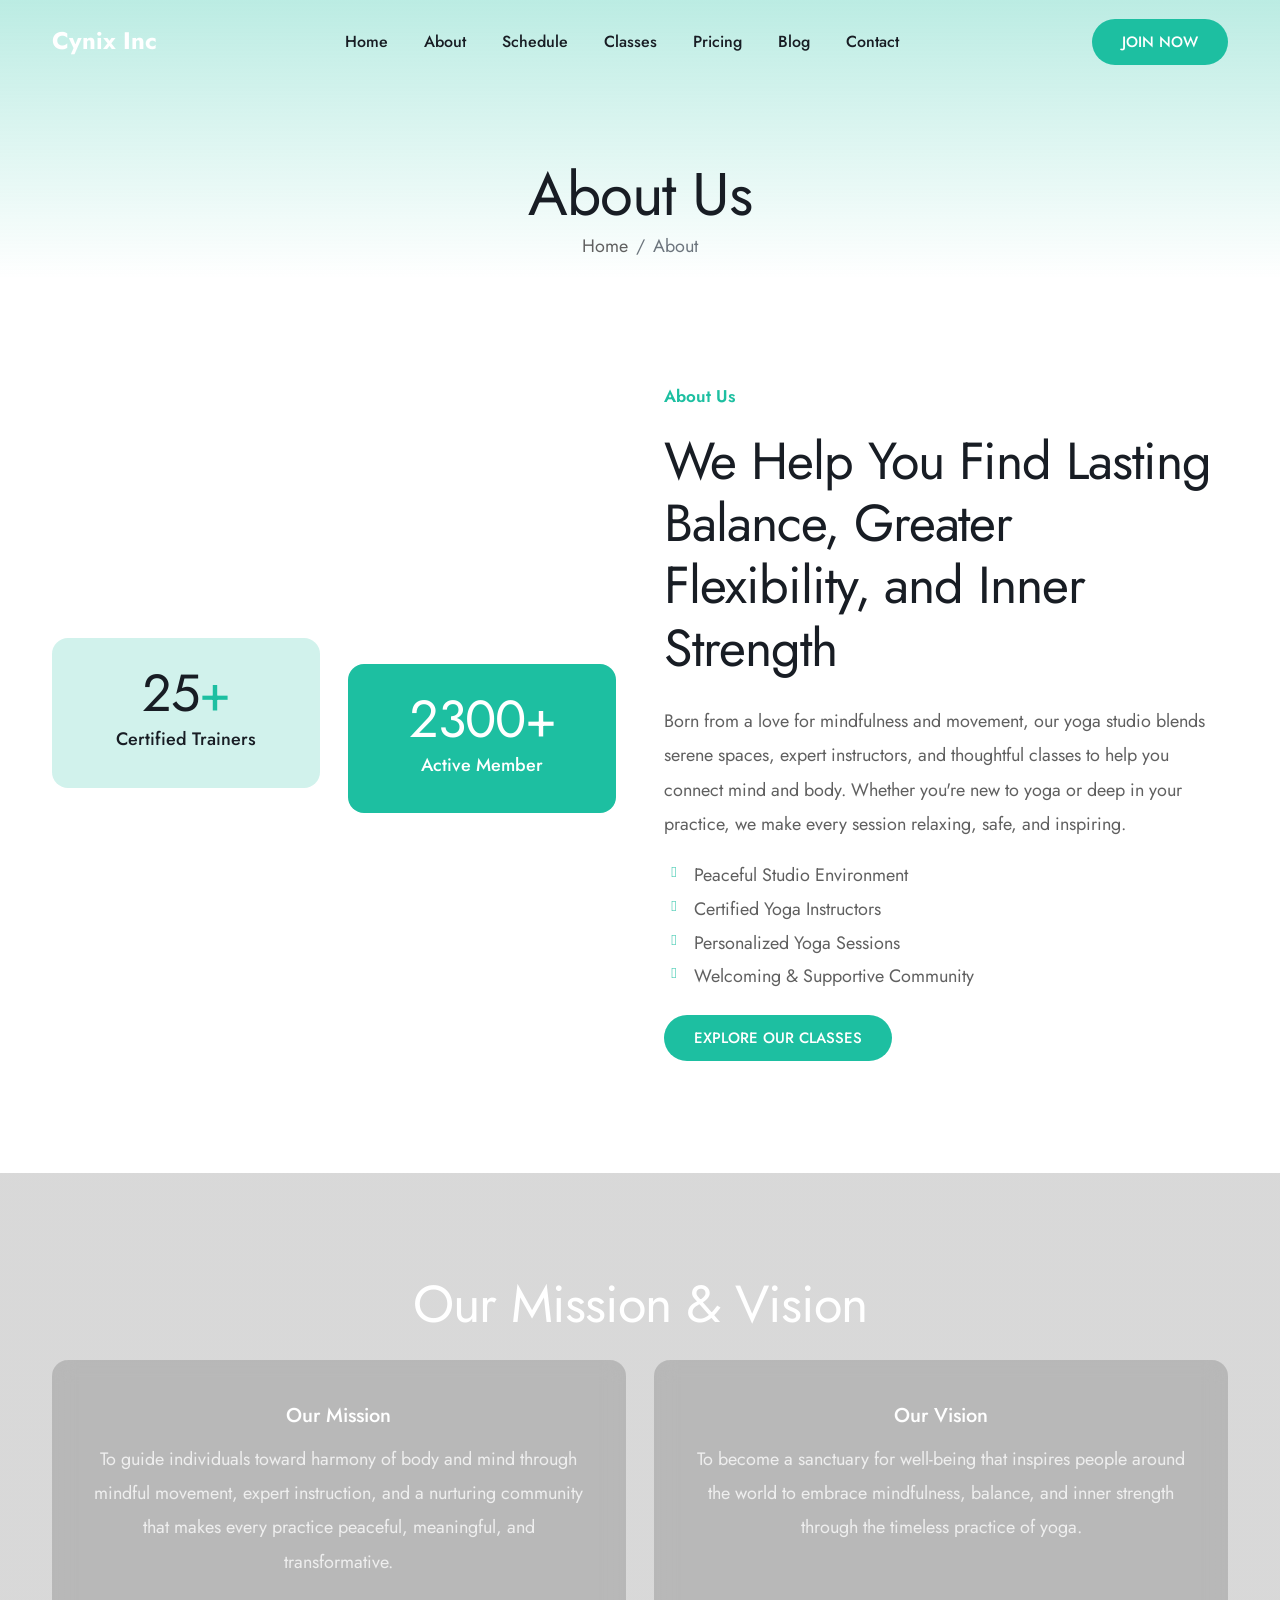
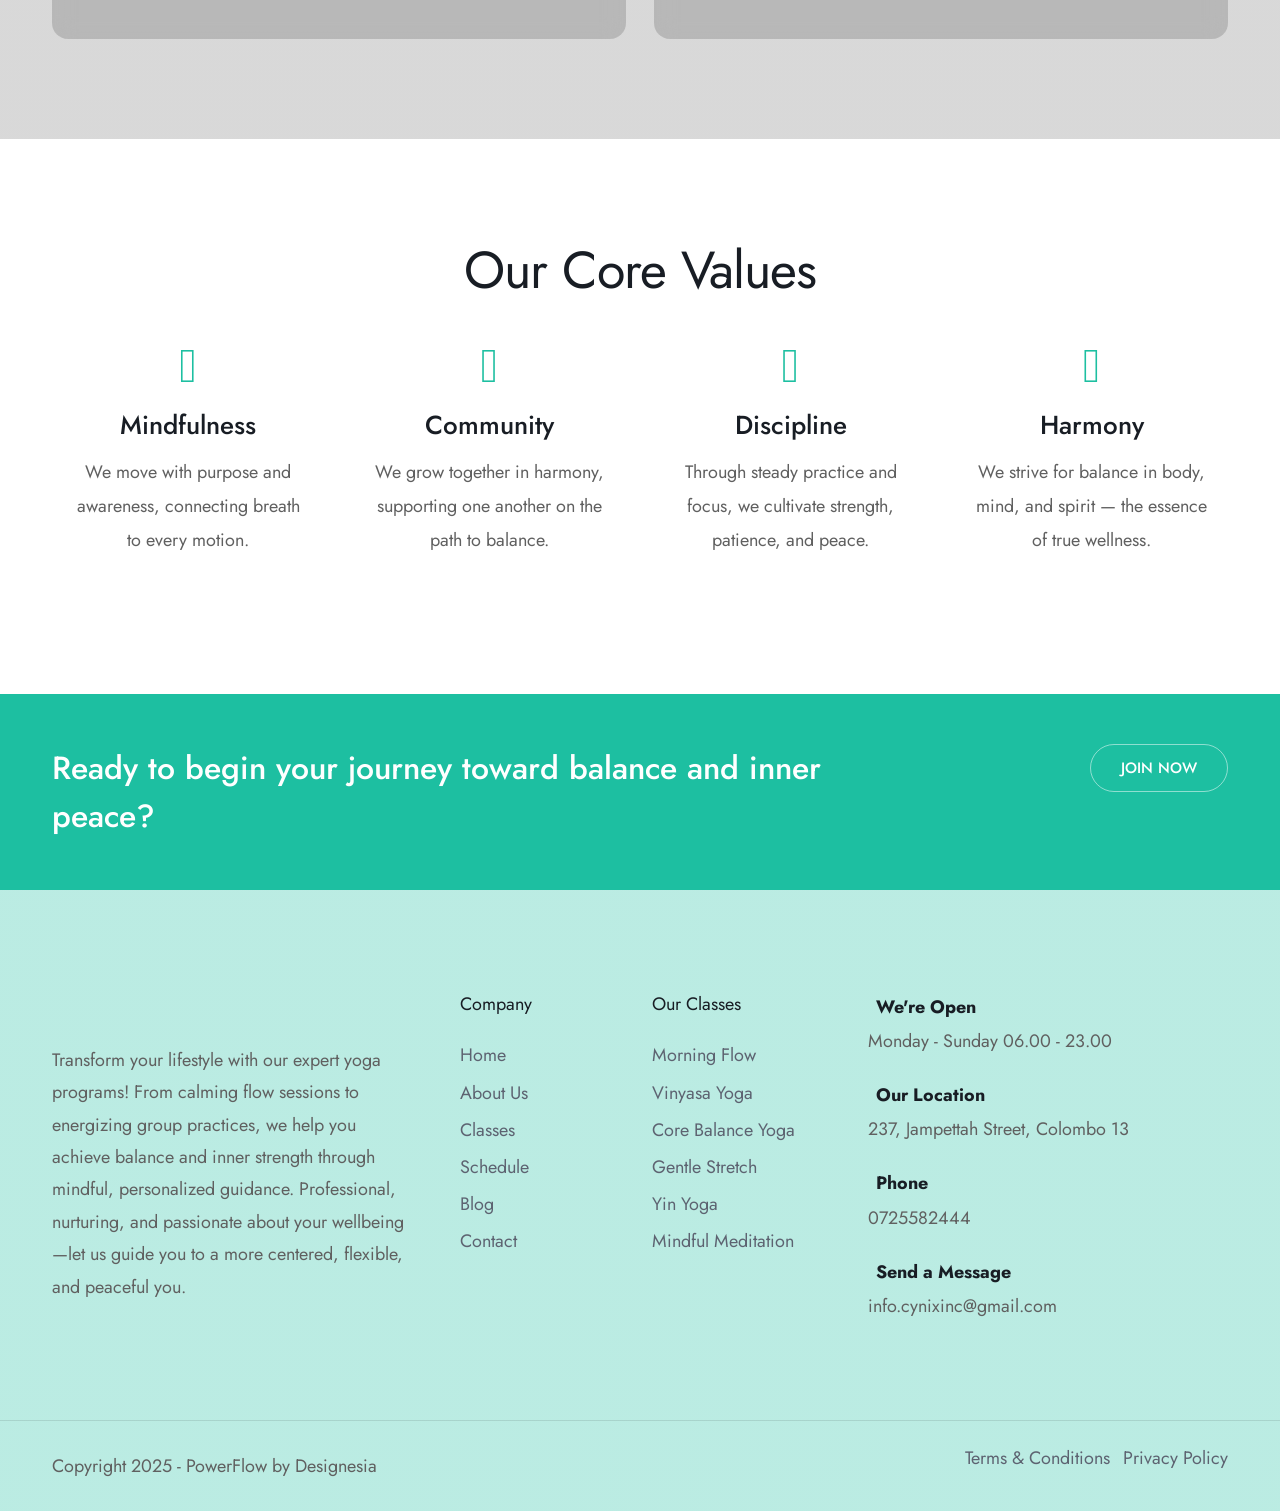
==== about.html @ 4b68b703 "Initial commit - Cynix Yoga Demo" ====
<!DOCTYPE html>
<html lang="en">

<head>
    <title>PowerFlow - Gym Fitness and Yoga HTML Template</title>
    <link rel="icon" href="images_02/icon.webp" type="image/gif" sizes="16x16">
    <meta content="text/html;charset=utf-8" http-equiv="Content-Type">
    <meta content="width=device-width, initial-scale=1.0" name="viewport" >
    <meta content="PowerFlow - Gym Fitness and Yoga HTML Template" name="description" >
    <meta content="" name="keywords" >
    <meta content="" name="author" >
    <!-- CSS Files
    ================================================== -->
    <link href="css/bootstrap.min.css" rel="stylesheet" type="text/css" id="bootstrap">
    <link href="css/plugins.css" rel="stylesheet" type="text/css" >
    <link href="css/style.css" rel="stylesheet" type="text/css" >
    <link href="css/coloring.css" rel="stylesheet" type="text/css" >
    <!-- color scheme -->
    <link id="colors" href="css/colors/scheme-02.css" rel="stylesheet" type="text/css" >
    <!-- custom css -->
    <link href="css/custom_02.css" rel="stylesheet" type="text/css" >
    <!-- Open Graph / SEO -->
    <meta property="og:title" content="Cynix Inc">
    <meta property="og:description" content="Your premier fitness destination in Sri Lanka">
    <meta property="og:image" content="images/background/4.webp">
    <meta property="og:type" content="website">
    <meta property="og:url" content="">
    <meta name="twitter:card" content="summary_large_image">
    <script defer src='https://cdn.splitbee.io/sb.js'></script>

</head>

<body>

    <!-- header begin -->
    <header class="header-light transparent">
        <div class="container">
            <div class="row">
                <div class="col-md-12">
                    <div class="de-flex">
                        <div class="de-flex-col">
                            <!-- logo begin -->
                            <div id="logo">
                                <span class="gym-name text-white fw-bold fs-24" data-gym-name>Cynix Inc</span>
                            </div>
                            <!-- logo close -->
                        </div>

                        <div class="de-flex-col">
                            <div class="de-flex-col header-col-mid">
                                <ul id="mainmenu">
                                    <li><a class="menu-item" href="index.html">Home</a></li>
                                    <li><a class="menu-item" href="about.html">About</a></li>
                                    <li><a class="menu-item" href="schedule.html">Schedule</a></li>
                                    <li><a class="menu-item" href="classes.html">Classes</a></li>
                                    <li><a class="menu-item" href="pricing.html">Pricing</a></li>
                                    <li><a class="menu-item" href="blog.html">Blog</a></li>
                                    <li><a class="menu-item" href="contact.html">Contact</a></li>
                                </ul>
                            </div>
                        </div>

                        <div class="de-flex-col">
                            <a class="btn-main fx-slide w-100" href="join.html"><span>Join Now</span></a>

                            <div class="menu_side_area">
                                <span id="menu-btn"></span>
                            </div>
                        </div>
                    </div>
                </div>
            </div>
        </div>
    </header>
    <!-- header end -->

    <!-- main content begin -->
    <main>

        <section class="pb-0 relative">
            <div class="container relative z-2">
                <div class="row g-4">
                    <div class="col-lg-12 text-center">
                        <div class="spacer-double"></div>
                        <h1 class="mb-0">About Us</h1>
                        <ol class="breadcrumb justify-content-center">
                            <li class="breadcrumb-item"><a href="index.html">Home</a></li>
                            <li class="breadcrumb-item active" aria-current="page">About</li>
                        </ol>
                    </div>
                </div>
            </div>
            <div class="gradient-edge-top color op-3 h-100"></div>
        </section>

        <section>
            <div class="container">
                <div class="row align-items-center g-4 gx-5">
                    
                    <div class="col-lg-6">
                        <div class="row g-4 g">
                            <div class="col-6">
                                <img src="images_02/misc/s2.webp" class="img-fluid rounded-1 mb-4 wow scaleIn" alt="">
                                <div class="col-12 text-center">
                                    <div class="bg-color-op-2 px-4 py-4 rounded-1 wow fadeInLeft">
                                        <div class="de_count">
                                            <h2 class="mb-0">25<span class="id-color">+</span></h2>
                                            <h5 class="fs-400">Certified Trainers</h5>
                                        </div>
                                    </div>
                                </div>
                            </div>
                            <div class="col-6">
                                <div class="spacer-double sm-hide"></div>
                                <div class="col-12 text-center">
                                    <div class="bg-color text-light px-4 py-4 rounded-1 wow fadeInRight">
                                        <div class="de_count">
                                            <h2 class="mb-0">2300<span>+</span></h2>
                                            <h5 class="fs-400">Active Member</h5>
                                        </div>
                                    </div>
                                </div>
                                <img src="images_02/misc/s1.webp" class="img-fluid rounded-1 mt-4 wow scaleIn" alt="">
                            </div>
                        </div>
                    </div>

                    <div class="col-lg-6">
                        <div class="subtitle id-color">About Us</div>
                        <h2>We Help You Find Lasting Balance, Greater Flexibility, and Inner Strength</h2>
                        <p>
                            Born from a love for mindfulness and movement, our yoga studio blends serene spaces, 
                            expert instructors, and thoughtful classes to help you connect mind and body. 
                            Whether you're new to yoga or deep in your practice, we make every session relaxing, safe, and inspiring.
                        </p>
                        <ul class="ul-check mb-4">
                            <li>Peaceful Studio Environment</li>
                            <li>Certified Yoga Instructors</li>
                            <li>Personalized Yoga Sessions</li>
                            <li>Welcoming & Supportive Community</li>
                        </ul>
                        <a href="classes.html" class="btn-main fx-slide"><span>Explore Our Classes</span></a>
                    </div>

                </div>
            </div>
        </section>

        <section class="relative text-light" data-bgimage="url(images_02/background/3.webp)">
            <div class="sw-overlay op-2"></div>
            <div class="container text-center relative z-2">
                <h2>Our Mission & Vision</h2>
                <div class="row g-4">
                    <div class="col-md-6">
                        <div class="p-40 bg-blur rounded-1 h-100">
                            <h4>Our Mission</h4>
                            <p>
                                To guide individuals toward harmony of body and mind through mindful movement, 
                                expert instruction, and a nurturing community that makes every practice peaceful, meaningful, and transformative.
                            </p>
                        </div>
                    </div>
                    <div class="col-md-6">
                        <div class="p-40 bg-blur rounded-1 h-100">
                            <h4>Our Vision</h4>
                            <p>
                                To become a sanctuary for well-being that inspires people around the world to embrace mindfulness, balance, 
                                and inner strength through the timeless practice of yoga.
                            </p>
                        </div>
                    </div>
                </div>
            </div>
        </section>


        <section>
            <div class="container text-center">
                <h2>Our Core Values</h2>
                <div class="row g-4">
                    <div class="col-md-3">
                        <div class="p-3">
                            <i class="fa fa-leaf fs-48 id-color mb-3"></i>
                            <h3>Mindfulness</h3>
                            <p>We move with purpose and awareness, connecting breath to every motion.</p>
                        </div>
                    </div>
                    <div class="col-md-3">
                        <div class="p-3">
                            <i class="fa fa-hand-holding-heart fs-48 id-color mb-3"></i>
                            <h3>Community</h3>
                            <p>We grow together in harmony, supporting one another on the path to balance.</p>
                        </div>
                    </div>
                    <div class="col-md-3">
                        <div class="p-3">
                            <i class="fa fa-yin-yang fs-48 id-color mb-3"></i>
                            <h3>Discipline</h3>
                            <p>Through steady practice and focus, we cultivate strength, patience, and peace.</p>
                        </div>
                    </div>
                    <div class="col-md-3">
                        <div class="p-3">
                            <i class="fa fa-sun fs-48 id-color mb-3"></i>
                            <h3>Harmony</h3>
                            <p>We strive for balance in body, mind, and spirit — the essence of true wellness.</p>
                        </div>
                    </div>
                </div>
            </div>
        </section>


        <section class="bg-color text-light pt-50 pb-50">
            <div class="container">
                <div class="row g-4">
                    <div class="col-md-9">
                        <h3 class="mb-0 fs-32">Ready to begin your journey toward balance and inner peace?</h3>
                    </div>
                    <div class="col-lg-3 text-lg-end">
                        <a class="btn-main fx-slide btn-line" href="join.html"><span>Join Now</span></a>
                    </div>
                </div>
            </div>
        </section>

    </main>
    <!-- main content end -->

    <footer class="footer-light">
        <div class="container">
            <div class="row gx-5">
                <div class="col-lg-4 col-sm-6">
                    <img src="images_02/logo-dark.webp" class="w-250px" alt="" >
                    <div class="spacer-20"></div>
                    <p>Transform your lifestyle with our expert yoga programs! From calming flow sessions to energizing group practices, we help you achieve balance and inner strength through mindful, personalized guidance. Professional, nurturing, and passionate about your wellbeing—let us guide you to a more centered, flexible, and peaceful you.</p>

                    <div class="social-icons mb-sm-30">
                        <a href="#"><i class="fa-brands fa-facebook-f"></i></a>
                        <a href="#"><i class="fa-brands fa-x-twitter"></i></a>
                        <a href="#"><i class="fa-brands fa-instagram"></i></a>
                        <a href="#"><i class="fa-brands fa-youtube"></i></a>
                        <a href="#"><i class="fa-brands fa-whatsapp"></i></a>
                    </div>
                </div>
                <div class="col-lg-4 col-sm-12 order-lg-1 order-sm-2">
                    <div class="row">
                        <div class="col-lg-6 col-sm-6">
                            <div class="widget">
                                <h5>Company</h5>
                                <ul>                                        
                                    <li><a href="index.html">Home</a></li>
                                    <li><a href="about.html">About Us</a></li>
                                    <li><a href="classes.html">Classes</a></li>                                    
                                    <li><a href="schedule.html">Schedule</a></li>
                                    <li><a href="blog.html">Blog</a></li>
                                    <li><a href="contact.html">Contact</a></li>
                                </ul>
                            </div>
                        </div>
                        <div class="col-lg-6 col-sm-6">
                            <div class="widget">
                                <h5>Our Classes</h5>
                                <ul>
                                    <li><a href="class-single.html">Morning Flow</a></li>
                                    <li><a href="class-single.html">Vinyasa Yoga</a></li>
                                    <li><a href="class-single.html">Core Balance Yoga</a></li>
                                    <li><a href="class-single.html">Gentle Stretch</a></li>
                                    <li><a href="class-single.html">Yin Yoga</a></li>
                                    <li><a href="class-single.html">Mindful Meditation</a></li>
                                </ul>
                            </div>
                        </div>
                    </div>
                </div>
                <div class="col-lg-4 col-sm-6 order-lg-2 order-sm-1">
                    <div class="widget">
                        <div class="fw-bold text-dark"><i class="icofont-clock-time me-2 id-color"></i>We're Open</div>
                        Monday - Sunday 06.00 - 23.00

                        <div class="spacer-20"></div>

                        <div class="fw-bold text-dark"><i class="icofont-location-pin me-2 id-color"></i>Our Location</div>
                        <span class="gym-address" data-gym-address>237, Jampettah Street, Colombo 13</span>

                        <div class="spacer-20"></div>

                        <div class="fw-bold text-dark"><i class="icofont-phone me-2 id-color"></i>Phone</div>
                        <span class="gym-phone" data-gym-phone>0725582444</span>

                        <div class="spacer-20"></div>

                        <div class="fw-bold text-dark"><i class="icofont-envelope me-2 id-color"></i>Send a Message</div>
                        info.cynixinc@gmail.com                            
                    </div>
                </div>
            </div>
        </div>
        <div class="subfooter">
            <div class="container">
                <div class="row">
                    <div class="col-md-12">
                        <div class="de-flex">
                            <div class="de-flex-col">
                                Copyright 2025 - PowerFlow by Designesia
                            </div>
                            <ul class="list-inline">
                                <li class="list-inline-item"><a href="#">Terms &amp; Conditions</a></li>
                                <li class="list-inline-item"><a href="#">Privacy Policy</a></li>
                            </ul>
                        </div>
                    </div>
                </div>
            </div>
        </div>
    </footer>

    <div class="float-text show-on-scroll">
        <span><a href="#">Scroll to top</a></span>
    </div>
    <div class="scrollbar-v show-on-scroll"></div>

    <!-- page preloader begin -->
    <div id="de-loader"></div>
    <!-- page preloader close -->

    <!-- Javascript Files
    ================================================== -->
    <script src="js/vendors.js"></script>
    <script src="js/designesia.js"></script>
    <script src="js/url-params.js"></script>
    <script src="js/seo.js"></script>

</body>

</html>
---- css/plugins.css ----
@charset "UTF-8";
/*!
 * animate.css -http://daneden.me/animate
 * Version - 3.5.1
 * Licensed under the MIT license - http://opensource.org/licenses/MIT
 *
 * Copyright (c) 2016 Daniel Eden
 */
 .animated{-webkit-animation-duration:.8s;animation-duration:.8s;-webkit-animation-fill-mode:both;animation-fill-mode:both}.animated.infinite{-webkit-animation-iteration-count:infinite;animation-iteration-count:infinite}.animated.hinge{-webkit-animation-duration:2s;animation-duration:2s}.animated.flipOutX,.animated.flipOutY,.animated.bounceIn,.animated.bounceOut{-webkit-animation-duration:.75s;animation-duration:.75s}@-webkit-keyframes bounce{from,20%,53%,80%,to{-webkit-animation-timing-function:cubic-bezier(.215,.61,.355,1);animation-timing-function:cubic-bezier(.215,.61,.355,1);-webkit-transform:translate3d(0,0,0);transform:translate3d(0,0,0)}40%,43%{-webkit-animation-timing-function:cubic-bezier(.755,.05,.855,.06);animation-timing-function:cubic-bezier(.755,.05,.855,.06);-webkit-transform:translate3d(0,-30px,0);transform:translate3d(0,-30px,0)}70%{-webkit-animation-timing-function:cubic-bezier(.755,.05,.855,.06);animation-timing-function:cubic-bezier(.755,.05,.855,.06);-webkit-transform:translate3d(0,-15px,0);transform:translate3d(0,-15px,0)}90%{-webkit-transform:translate3d(0,-4px,0);transform:translate3d(0,-4px,0)}}@keyframes bounce{from,20%,53%,80%,to{-webkit-animation-timing-function:cubic-bezier(.215,.61,.355,1);animation-timing-function:cubic-bezier(.215,.61,.355,1);-webkit-transform:translate3d(0,0,0);transform:translate3d(0,0,0)}40%,43%{-webkit-animation-timing-function:cubic-bezier(.755,.05,.855,.06);animation-timing-function:cubic-bezier(.755,.05,.855,.06);-webkit-transform:translate3d(0,-30px,0);transform:translate3d(0,-30px,0)}70%{-webkit-animation-timing-function:cubic-bezier(.755,.05,.855,.06);animation-timing-function:cubic-bezier(.755,.05,.855,.06);-webkit-transform:translate3d(0,-15px,0);transform:translate3d(0,-15px,0)}90%{-webkit-transform:translate3d(0,-4px,0);transform:translate3d(0,-4px,0)}}.bounce{-webkit-animation-name:bounce;animation-name:bounce;-webkit-transform-origin:center bottom;transform-origin:center bottom}@-webkit-keyframes flash{from,50%,to{opacity:1}25%,75%{opacity:0}}@keyframes flash{from,50%,to{opacity:1}25%,75%{opacity:0}}.flash{-webkit-animation-name:flash;animation-name:flash}@-webkit-keyframes pulse{from{-webkit-transform:scale3d(1,1,1);transform:scale3d(1,1,1)}50%{-webkit-transform:scale3d(1.05,1.05,1.05);transform:scale3d(1.05,1.05,1.05)}to{-webkit-transform:scale3d(1,1,1);transform:scale3d(1,1,1)}}@keyframes pulse{from{-webkit-transform:scale3d(1,1,1);transform:scale3d(1,1,1)}50%{-webkit-transform:scale3d(1.05,1.05,1.05);transform:scale3d(1.05,1.05,1.05)}to{-webkit-transform:scale3d(1,1,1);transform:scale3d(1,1,1)}}.pulse{-webkit-animation-name:pulse;animation-name:pulse}@-webkit-keyframes rubberBand{from{-webkit-transform:scale3d(1,1,1);transform:scale3d(1,1,1)}30%{-webkit-transform:scale3d(1.25,.75,1);transform:scale3d(1.25,.75,1)}40%{-webkit-transform:scale3d(.75,1.25,1);transform:scale3d(.75,1.25,1)}50%{-webkit-transform:scale3d(1.15,.85,1);transform:scale3d(1.15,.85,1)}65%{-webkit-transform:scale3d(.95,1.05,1);transform:scale3d(.95,1.05,1)}75%{-webkit-transform:scale3d(1.05,.95,1);transform:scale3d(1.05,.95,1)}to{-webkit-transform:scale3d(1,1,1);transform:scale3d(1,1,1)}}@keyframes rubberBand{from{-webkit-transform:scale3d(1,1,1);transform:scale3d(1,1,1)}30%{-webkit-transform:scale3d(1.25,.75,1);transform:scale3d(1.25,.75,1)}40%{-webkit-transform:scale3d(.75,1.25,1);transform:scale3d(.75,1.25,1)}50%{-webkit-transform:scale3d(1.15,.85,1);transform:scale3d(1.15,.85,1)}65%{-webkit-transform:scale3d(.95,1.05,1);transform:scale3d(.95,1.05,1)}75%{-webkit-transform:scale3d(1.05,.95,1);transform:scale3d(1.05,.95,1)}to{-webkit-transform:scale3d(1,1,1);transform:scale3d(1,1,1)}}.rubberBand{-webkit-animation-name:rubberBand;animation-name:rubberBand}@-webkit-keyframes shake{from,to{-webkit-transform:translate3d(0,0,0);transform:translate3d(0,0,0)}10%,30%,50%,70%,90%{-webkit-transform:translate3d(-10px,0,0);transform:translate3d(-10px,0,0)}20%,40%,60%,80%{-webkit-transform:translate3d(10px,0,0);transform:translate3d(10px,0,0)}}@keyframes shake{from,to{-webkit-transform:translate3d(0,0,0);transform:translate3d(0,0,0)}10%,30%,50%,70%,90%{-webkit-transform:translate3d(-10px,0,0);transform:translate3d(-10px,0,0)}20%,40%,60%,80%{-webkit-transform:translate3d(10px,0,0);transform:translate3d(10px,0,0)}}.shake{-webkit-animation-name:shake;animation-name:shake}@-webkit-keyframes headShake{0%{-webkit-transform:translateX(0);transform:translateX(0)}6.5%{-webkit-transform:translateX(-6px) rotateY(-9deg);transform:translateX(-6px) rotateY(-9deg)}18.5%{-webkit-transform:translateX(5px) rotateY(7deg);transform:translateX(5px) rotateY(7deg)}31.5%{-webkit-transform:translateX(-3px) rotateY(-5deg);transform:translateX(-3px) rotateY(-5deg)}43.5%{-webkit-transform:translateX(2px) rotateY(3deg);transform:translateX(2px) rotateY(3deg)}50%{-webkit-transform:translateX(0);transform:translateX(0)}}@keyframes headShake{0%{-webkit-transform:translateX(0);transform:translateX(0)}6.5%{-webkit-transform:translateX(-6px) rotateY(-9deg);transform:translateX(-6px) rotateY(-9deg)}18.5%{-webkit-transform:translateX(5px) rotateY(7deg);transform:translateX(5px) rotateY(7deg)}31.5%{-webkit-transform:translateX(-3px) rotateY(-5deg);transform:translateX(-3px) rotateY(-5deg)}43.5%{-webkit-transform:translateX(2px) rotateY(3deg);transform:translateX(2px) rotateY(3deg)}50%{-webkit-transform:translateX(0);transform:translateX(0)}}.headShake{-webkit-animation-timing-function:ease-in-out;animation-timing-function:ease-in-out;-webkit-animation-name:headShake;animation-name:headShake}@-webkit-keyframes swing{20%{-webkit-transform:rotate3d(0,0,1,15deg);transform:rotate3d(0,0,1,15deg)}40%{-webkit-transform:rotate3d(0,0,1,-10deg);transform:rotate3d(0,0,1,-10deg)}60%{-webkit-transform:rotate3d(0,0,1,5deg);transform:rotate3d(0,0,1,5deg)}80%{-webkit-transform:rotate3d(0,0,1,-5deg);transform:rotate3d(0,0,1,-5deg)}to{-webkit-transform:rotate3d(0,0,1,0deg);transform:rotate3d(0,0,1,0deg)}}@keyframes swing{20%{-webkit-transform:rotate3d(0,0,1,15deg);transform:rotate3d(0,0,1,15deg)}40%{-webkit-transform:rotate3d(0,0,1,-10deg);transform:rotate3d(0,0,1,-10deg)}60%{-webkit-transform:rotate3d(0,0,1,5deg);transform:rotate3d(0,0,1,5deg)}80%{-webkit-transform:rotate3d(0,0,1,-5deg);transform:rotate3d(0,0,1,-5deg)}to{-webkit-transform:rotate3d(0,0,1,0deg);transform:rotate3d(0,0,1,0deg)}}.swing{-webkit-transform-origin:top center;transform-origin:top center;-webkit-animation-name:swing;animation-name:swing}@-webkit-keyframes tada{from{-webkit-transform:scale3d(1,1,1);transform:scale3d(1,1,1)}10%,20%{-webkit-transform:scale3d(.9,.9,.9) rotate3d(0,0,1,-3deg);transform:scale3d(.9,.9,.9) rotate3d(0,0,1,-3deg)}30%,50%,70%,90%{-webkit-transform:scale3d(1.1,1.1,1.1) rotate3d(0,0,1,3deg);transform:scale3d(1.1,1.1,1.1) rotate3d(0,0,1,3deg)}40%,60%,80%{-webkit-transform:scale3d(1.1,1.1,1.1) rotate3d(0,0,1,-3deg);transform:scale3d(1.1,1.1,1.1) rotate3d(0,0,1,-3deg)}to{-webkit-transform:scale3d(1,1,1);transform:scale3d(1,1,1)}}@keyframes tada{from{-webkit-transform:scale3d(1,1,1);transform:scale3d(1,1,1)}10%,20%{-webkit-transform:scale3d(.9,.9,.9) rotate3d(0,0,1,-3deg);transform:scale3d(.9,.9,.9) rotate3d(0,0,1,-3deg)}30%,50%,70%,90%{-webkit-transform:scale3d(1.1,1.1,1.1) rotate3d(0,0,1,3deg);transform:scale3d(1.1,1.1,1.1) rotate3d(0,0,1,3deg)}40%,60%,80%{-webkit-transform:scale3d(1.1,1.1,1.1) rotate3d(0,0,1,-3deg);transform:scale3d(1.1,1.1,1.1) rotate3d(0,0,1,-3deg)}to{-webkit-transform:scale3d(1,1,1);transform:scale3d(1,1,1)}}.tada{-webkit-animation-name:tada;animation-name:tada}@-webkit-keyframes wobble{from{-webkit-transform:none;transform:none}15%{-webkit-transform:translate3d(-25%,0,0) rotate3d(0,0,1,-5deg);transform:translate3d(-25%,0,0) rotate3d(0,0,1,-5deg)}30%{-webkit-transform:translate3d(20%,0,0) rotate3d(0,0,1,3deg);transform:translate3d(20%,0,0) rotate3d(0,0,1,3deg)}45%{-webkit-transform:translate3d(-15%,0,0) rotate3d(0,0,1,-3deg);transform:translate3d(-15%,0,0) rotate3d(0,0,1,-3deg)}60%{-webkit-transform:translate3d(10%,0,0) rotate3d(0,0,1,2deg);transform:translate3d(10%,0,0) rotate3d(0,0,1,2deg)}75%{-webkit-transform:translate3d(-5%,0,0) rotate3d(0,0,1,-1deg);transform:translate3d(-5%,0,0) rotate3d(0,0,1,-1deg)}to{-webkit-transform:none;transform:none}}@keyframes wobble{from{-webkit-transform:none;transform:none}15%{-webkit-transform:translate3d(-25%,0,0) rotate3d(0,0,1,-5deg);transform:translate3d(-25%,0,0) rotate3d(0,0,1,-5deg)}30%{-webkit-transform:translate3d(20%,0,0) rotate3d(0,0,1,3deg);transform:translate3d(20%,0,0) rotate3d(0,0,1,3deg)}45%{-webkit-transform:translate3d(-15%,0,0) rotate3d(0,0,1,-3deg);transform:translate3d(-15%,0,0) rotate3d(0,0,1,-3deg)}60%{-webkit-transform:translate3d(10%,0,0) rotate3d(0,0,1,2deg);transform:translate3d(10%,0,0) rotate3d(0,0,1,2deg)}75%{-webkit-transform:translate3d(-5%,0,0) rotate3d(0,0,1,-1deg);transform:translate3d(-5%,0,0) rotate3d(0,0,1,-1deg)}to{-webkit-transform:none;transform:none}}.wobble{-webkit-animation-name:wobble;animation-name:wobble}@-webkit-keyframes jello{from,11.1%,to{-webkit-transform:none;transform:none}22.2%{-webkit-transform:skewX(-12.5deg) skewY(-12.5deg);transform:skewX(-12.5deg) skewY(-12.5deg)}33.3%{-webkit-transform:skewX(6.25deg) skewY(6.25deg);transform:skewX(6.25deg) skewY(6.25deg)}44.4%{-webkit-transform:skewX(-3.125deg) skewY(-3.125deg);transform:skewX(-3.125deg) skewY(-3.125deg)}55.5%{-webkit-transform:skewX(1.5625deg) skewY(1.5625deg);transform:skewX(1.5625deg) skewY(1.5625deg)}66.6%{-webkit-transform:skewX(-0.78125deg) skewY(-0.78125deg);transform:skewX(-0.78125deg) skewY(-0.78125deg)}77.7%{-webkit-transform:skewX(0.390625deg) skewY(0.390625deg);transform:skewX(0.390625deg) skewY(0.390625deg)}88.8%{-webkit-transform:skewX(-0.1953125deg) skewY(-0.1953125deg);transform:skewX(-0.1953125deg) skewY(-0.1953125deg)}}@keyframes jello{from,11.1%,to{-webkit-transform:none;transform:none}22.2%{-webkit-transform:skewX(-12.5deg) skewY(-12.5deg);transform:skewX(-12.5deg) skewY(-12.5deg)}33.3%{-webkit-transform:skewX(6.25deg) skewY(6.25deg);transform:skewX(6.25deg) skewY(6.25deg)}44.4%{-webkit-transform:skewX(-3.125deg) skewY(-3.125deg);transform:skewX(-3.125deg) skewY(-3.125deg)}55.5%{-webkit-transform:skewX(1.5625deg) skewY(1.5625deg);transform:skewX(1.5625deg) skewY(1.5625deg)}66.6%{-webkit-transform:skewX(-0.78125deg) skewY(-0.78125deg);transform:skewX(-0.78125deg) skewY(-0.78125deg)}77.7%{-webkit-transform:skewX(0.390625deg) skewY(0.390625deg);transform:skewX(0.390625deg) skewY(0.390625deg)}88.8%{-webkit-transform:skewX(-0.1953125deg) skewY(-0.1953125deg);transform:skewX(-0.1953125deg) skewY(-0.1953125deg)}}.jello{-webkit-animation-name:jello;animation-name:jello;-webkit-transform-origin:center;transform-origin:center}@-webkit-keyframes bounceIn{from,20%,40%,60%,80%,to{-webkit-animation-timing-function:cubic-bezier(.215,.61,.355,1);animation-timing-function:cubic-bezier(.215,.61,.355,1)}0%{opacity:0;-webkit-transform:scale3d(.3,.3,.3);transform:scale3d(.3,.3,.3)}20%{-webkit-transform:scale3d(1.1,1.1,1.1);transform:scale3d(1.1,1.1,1.1)}40%{-webkit-transform:scale3d(.9,.9,.9);transform:scale3d(.9,.9,.9)}60%{opacity:1;-webkit-transform:scale3d(1.03,1.03,1.03);transform:scale3d(1.03,1.03,1.03)}80%{-webkit-transform:scale3d(.97,.97,.97);transform:scale3d(.97,.97,.97)}to{opacity:1;-webkit-transform:scale3d(1,1,1);transform:scale3d(1,1,1)}}@keyframes bounceIn{from,20%,40%,60%,80%,to{-webkit-animation-timing-function:cubic-bezier(.215,.61,.355,1);animation-timing-function:cubic-bezier(.215,.61,.355,1)}0%{opacity:0;-webkit-transform:scale3d(.3,.3,.3);transform:scale3d(.3,.3,.3)}20%{-webkit-transform:scale3d(1.1,1.1,1.1);transform:scale3d(1.1,1.1,1.1)}40%{-webkit-transform:scale3d(.9,.9,.9);transform:scale3d(.9,.9,.9)}60%{opacity:1;-webkit-transform:scale3d(1.03,1.03,1.03);transform:scale3d(1.03,1.03,1.03)}80%{-webkit-transform:scale3d(.97,.97,.97);transform:scale3d(.97,.97,.97)}to{opacity:1;-webkit-transform:scale3d(1,1,1);transform:scale3d(1,1,1)}}.bounceIn{-webkit-animation-name:bounceIn;animation-name:bounceIn}@-webkit-keyframes bounceInDown{from,60%,75%,90%,to{-webkit-animation-timing-function:cubic-bezier(.215,.61,.355,1);animation-timing-function:cubic-bezier(.215,.61,.355,1)}0%{opacity:0;-webkit-transform:translate3d(0,-3000px,0);transform:translate3d(0,-3000px,0)}60%{opacity:1;-webkit-transform:translate3d(0,25px,0);transform:translate3d(0,25px,0)}75%{-webkit-transform:translate3d(0,-10px,0);transform:translate3d(0,-10px,0)}90%{-webkit-transform:translate3d(0,5px,0);transform:translate3d(0,5px,0)}to{-webkit-transform:none;transform:none}}@keyframes bounceInDown{from,60%,75%,90%,to{-webkit-animation-timing-function:cubic-bezier(.215,.61,.355,1);animation-timing-function:cubic-bezier(.215,.61,.355,1)}0%{opacity:0;-webkit-transform:translate3d(0,-3000px,0);transform:translate3d(0,-3000px,0)}60%{opacity:1;-webkit-transform:translate3d(0,25px,0);transform:translate3d(0,25px,0)}75%{-webkit-transform:translate3d(0,-10px,0);transform:translate3d(0,-10px,0)}90%{-webkit-transform:translate3d(0,5px,0);transform:translate3d(0,5px,0)}to{-webkit-transform:none;transform:none}}.bounceInDown{-webkit-animation-name:bounceInDown;animation-name:bounceInDown}@-webkit-keyframes bounceInLeft{from,60%,75%,90%,to{-webkit-animation-timing-function:cubic-bezier(.215,.61,.355,1);animation-timing-function:cubic-bezier(.215,.61,.355,1)}0%{opacity:0;-webkit-transform:translate3d(-3000px,0,0);transform:translate3d(-3000px,0,0)}60%{opacity:1;-webkit-transform:translate3d(25px,0,0);transform:translate3d(25px,0,0)}75%{-webkit-transform:translate3d(-10px,0,0);transform:translate3d(-10px,0,0)}90%{-webkit-transform:translate3d(5px,0,0);transform:translate3d(5px,0,0)}to{-webkit-transform:none;transform:none}}@keyframes bounceInLeft{from,60%,75%,90%,to{-webkit-animation-timing-function:cubic-bezier(.215,.61,.355,1);animation-timing-function:cubic-bezier(.215,.61,.355,1)}0%{opacity:0;-webkit-transform:translate3d(-3000px,0,0);transform:translate3d(-3000px,0,0)}60%{opacity:1;-webkit-transform:translate3d(25px,0,0);transform:translate3d(25px,0,0)}75%{-webkit-transform:translate3d(-10px,0,0);transform:translate3d(-10px,0,0)}90%{-webkit-transform:translate3d(5px,0,0);transform:translate3d(5px,0,0)}to{-webkit-transform:none;transform:none}}.bounceInLeft{-webkit-animation-name:bounceInLeft;animation-name:bounceInLeft}@-webkit-keyframes bounceInRight{from,60%,75%,90%,to{-webkit-animation-timing-function:cubic-bezier(.215,.61,.355,1);animation-timing-function:cubic-bezier(.215,.61,.355,1)}from{opacity:0;-webkit-transform:translate3d(3000px,0,0);transform:translate3d(3000px,0,0)}60%{opacity:1;-webkit-transform:translate3d(-25px,0,0);transform:translate3d(-25px,0,0)}75%{-webkit-transform:translate3d(10px,0,0);transform:translate3d(10px,0,0)}90%{-webkit-transform:translate3d(-5px,0,0);transform:translate3d(-5px,0,0)}to{-webkit-transform:none;transform:none}}@keyframes bounceInRight{from,60%,75%,90%,to{-webkit-animation-timing-function:cubic-bezier(.215,.61,.355,1);animation-timing-function:cubic-bezier(.215,.61,.355,1)}from{opacity:0;-webkit-transform:translate3d(3000px,0,0);transform:translate3d(3000px,0,0)}60%{opacity:1;-webkit-transform:translate3d(-25px,0,0);transform:translate3d(-25px,0,0)}75%{-webkit-transform:translate3d(10px,0,0);transform:translate3d(10px,0,0)}90%{-webkit-transform:translate3d(-5px,0,0);transform:translate3d(-5px,0,0)}to{-webkit-transform:none;transform:none}}.bounceInRight{-webkit-animation-name:bounceInRight;animation-name:bounceInRight}@-webkit-keyframes bounceInUp{from,60%,75%,90%,to{-webkit-animation-timing-function:cubic-bezier(.215,.61,.355,1);animation-timing-function:cubic-bezier(.215,.61,.355,1)}from{opacity:0;-webkit-transform:translate3d(0,3000px,0);transform:translate3d(0,3000px,0)}60%{opacity:1;-webkit-transform:translate3d(0,-20px,0);transform:translate3d(0,-20px,0)}75%{-webkit-transform:translate3d(0,10px,0);transform:translate3d(0,10px,0)}90%{-webkit-transform:translate3d(0,-5px,0);transform:translate3d(0,-5px,0)}to{-webkit-transform:translate3d(0,0,0);transform:translate3d(0,0,0)}}@keyframes bounceInUp{from,60%,75%,90%,to{-webkit-animation-timing-function:cubic-bezier(.215,.61,.355,1);animation-timing-function:cubic-bezier(.215,.61,.355,1)}from{opacity:0;-webkit-transform:translate3d(0,3000px,0);transform:translate3d(0,3000px,0)}60%{opacity:1;-webkit-transform:translate3d(0,-20px,0);transform:translate3d(0,-20px,0)}75%{-webkit-transform:translate3d(0,10px,0);transform:translate3d(0,10px,0)}90%{-webkit-transform:translate3d(0,-5px,0);transform:translate3d(0,-5px,0)}to{-webkit-transform:translate3d(0,0,0);transform:translate3d(0,0,0)}}.bounceInUp{-webkit-animation-name:bounceInUp;animation-name:bounceInUp}@-webkit-keyframes bounceOut{20%{-webkit-transform:scale3d(.9,.9,.9);transform:scale3d(.9,.9,.9)}50%,55%{opacity:1;-webkit-transform:scale3d(1.1,1.1,1.1);transform:scale3d(1.1,1.1,1.1)}to{opacity:0;-webkit-transform:scale3d(.3,.3,.3);transform:scale3d(.3,.3,.3)}}@keyframes bounceOut{20%{-webkit-transform:scale3d(.9,.9,.9);transform:scale3d(.9,.9,.9)}50%,55%{opacity:1;-webkit-transform:scale3d(1.1,1.1,1.1);transform:scale3d(1.1,1.1,1.1)}to{opacity:0;-webkit-transform:scale3d(.3,.3,.3);transform:scale3d(.3,.3,.3)}}.bounceOut{-webkit-animation-name:bounceOut;animation-name:bounceOut}@-webkit-keyframes bounceOutDown{20%{-webkit-transform:translate3d(0,10px,0);transform:translate3d(0,10px,0)}40%,45%{opacity:1;-webkit-transform:translate3d(0,-20px,0);transform:translate3d(0,-20px,0)}to{opacity:0;-webkit-transform:translate3d(0,2000px,0);transform:translate3d(0,2000px,0)}}@keyframes bounceOutDown{20%{-webkit-transform:translate3d(0,10px,0);transform:translate3d(0,10px,0)}40%,45%{opacity:1;-webkit-transform:translate3d(0,-20px,0);transform:translate3d(0,-20px,0)}to{opacity:0;-webkit-transform:translate3d(0,2000px,0);transform:translate3d(0,2000px,0)}}.bounceOutDown{-webkit-animation-name:bounceOutDown;animation-name:bounceOutDown}@-webkit-keyframes bounceOutLeft{20%{opacity:1;-webkit-transform:translate3d(20px,0,0);transform:translate3d(20px,0,0)}to{opacity:0;-webkit-transform:translate3d(-2000px,0,0);transform:translate3d(-2000px,0,0)}}@keyframes bounceOutLeft{20%{opacity:1;-webkit-transform:translate3d(20px,0,0);transform:translate3d(20px,0,0)}to{opacity:0;-webkit-transform:translate3d(-2000px,0,0);transform:translate3d(-2000px,0,0)}}.bounceOutLeft{-webkit-animation-name:bounceOutLeft;animation-name:bounceOutLeft}@-webkit-keyframes bounceOutRight{20%{opacity:1;-webkit-transform:translate3d(-20px,0,0);transform:translate3d(-20px,0,0)}to{opacity:0;-webkit-transform:translate3d(2000px,0,0);transform:translate3d(2000px,0,0)}}@keyframes bounceOutRight{20%{opacity:1;-webkit-transform:translate3d(-20px,0,0);transform:translate3d(-20px,0,0)}to{opacity:0;-webkit-transform:translate3d(2000px,0,0);transform:translate3d(2000px,0,0)}}.bounceOutRight{-webkit-animation-name:bounceOutRight;animation-name:bounceOutRight}@-webkit-keyframes bounceOutUp{20%{-webkit-transform:translate3d(0,-10px,0);transform:translate3d(0,-10px,0)}40%,45%{opacity:1;-webkit-transform:translate3d(0,20px,0);transform:translate3d(0,20px,0)}to{opacity:0;-webkit-transform:translate3d(0,-2000px,0);transform:translate3d(0,-2000px,0)}}@keyframes bounceOutUp{20%{-webkit-transform:translate3d(0,-10px,0);transform:translate3d(0,-10px,0)}40%,45%{opacity:1;-webkit-transform:translate3d(0,20px,0);transform:translate3d(0,20px,0)}to{opacity:0;-webkit-transform:translate3d(0,-2000px,0);transform:translate3d(0,-2000px,0)}}.bounceOutUp{-webkit-animation-name:bounceOutUp;animation-name:bounceOutUp}@-webkit-keyframes fadeIn{from{opacity:0}to{opacity:1}}@keyframes fadeIn{from{opacity:0}to{opacity:1}}.fadeIn{-webkit-animation-name:fadeIn;animation-name:fadeIn}@-webkit-keyframes fadeInDown{from{opacity:0;-webkit-transform:translate3d(0,-30%,0);transform:translate3d(0,-30%,0)}to{opacity:1;-webkit-transform:none;transform:none}}@keyframes fadeInDown{from{opacity:0;-webkit-transform:translate3d(0,-30%,0);transform:translate3d(0,-30%,0)}to{opacity:1;-webkit-transform:none;transform:none}}.fadeInDown{-webkit-animation-name:fadeInDown;animation-name:fadeInDown}@-webkit-keyframes fadeInDownBig{from{opacity:0;-webkit-transform:translate3d(0,-2000px,0);transform:translate3d(0,-2000px,0)}to{opacity:1;-webkit-transform:none;transform:none}}@keyframes fadeInDownBig{from{opacity:0;-webkit-transform:translate3d(0,-2000px,0);transform:translate3d(0,-2000px,0)}to{opacity:1;-webkit-transform:none;transform:none}}.fadeInDownBig{-webkit-animation-name:fadeInDownBig;animation-name:fadeInDownBig}@-webkit-keyframes fadeInLeft{from{opacity:0;-webkit-transform:translate3d(-10%,0,0);transform:translate3d(-10%,0,0)}to{opacity:1;-webkit-transform:none;transform:none}}@keyframes fadeInLeft{from{opacity:0;-webkit-transform:translate3d(-10%,0,0);transform:translate3d(-10%,0,0)}to{opacity:1;-webkit-transform:none;transform:none}}.fadeInLeft{-webkit-animation-name:fadeInLeft;animation-name:fadeInLeft}@-webkit-keyframes fadeInLeftBig{from{opacity:0;-webkit-transform:translate3d(-2000px,0,0);transform:translate3d(-2000px,0,0)}to{opacity:1;-webkit-transform:none;transform:none}}@keyframes fadeInLeftBig{from{opacity:0;-webkit-transform:translate3d(-2000px,0,0);transform:translate3d(-2000px,0,0)}to{opacity:1;-webkit-transform:none;transform:none}}.fadeInLeftBig{-webkit-animation-name:fadeInLeftBig;animation-name:fadeInLeftBig}@-webkit-keyframes fadeInRight{from{opacity:0;-webkit-transform:translate3d(10%,0,0);transform:translate3d(10%,0,0)}to{opacity:1;-webkit-transform:none;transform:none}}@keyframes fadeInRight{from{opacity:0;-webkit-transform:translate3d(10%,0,0);transform:translate3d(10%,0,0)}to{opacity:1;-webkit-transform:none;transform:none}}.fadeInRight{-webkit-animation-name:fadeInRight;animation-name:fadeInRight}@-webkit-keyframes fadeInRightBig{from{opacity:0;-webkit-transform:translate3d(2000px,0,0);transform:translate3d(2000px,0,0)}to{opacity:1;-webkit-transform:none;transform:none}}@keyframes fadeInRightBig{from{opacity:0;-webkit-transform:translate3d(2000px,0,0);transform:translate3d(2000px,0,0)}to{opacity:1;-webkit-transform:none;transform:none}}.fadeInRightBig{-webkit-animation-name:fadeInRightBig;animation-name:fadeInRightBig}@-webkit-keyframes fadeInUp{from{opacity:0;-webkit-transform:translate3d(0,30%,0);transform:translate3d(0,30%,0)}to{opacity:1;-webkit-transform:none;transform:none}}@keyframes fadeInUp{from{opacity:0;-webkit-transform:translate3d(0,30%,0);transform:translate3d(0,30%,0)}to{opacity:1;-webkit-transform:none;transform:none}}.fadeInUp{-webkit-animation-name:fadeInUp;animation-name:fadeInUp}@-webkit-keyframes fadeInUpBig{from{opacity:0;-webkit-transform:translate3d(0,2000px,0);transform:translate3d(0,2000px,0)}to{opacity:1;-webkit-transform:none;transform:none}}@keyframes fadeInUpBig{from{opacity:0;-webkit-transform:translate3d(0,2000px,0);transform:translate3d(0,2000px,0)}to{opacity:1;-webkit-transform:none;transform:none}}.fadeInUpBig{-webkit-animation-name:fadeInUpBig;animation-name:fadeInUpBig}@-webkit-keyframes fadeOut{from{opacity:1}to{opacity:0}}@keyframes fadeOut{from{opacity:1}to{opacity:0}}.fadeOut{-webkit-animation-name:fadeOut;animation-name:fadeOut}@-webkit-keyframes fadeOutDown{from{opacity:1}to{opacity:0;-webkit-transform:translate3d(0,30%,0);transform:translate3d(0,30%,0)}}@keyframes fadeOutDown{from{opacity:1}to{opacity:0;-webkit-transform:translate3d(0,30%,0);transform:translate3d(0,30%,0)}}.fadeOutDown{-webkit-animation-name:fadeOutDown;animation-name:fadeOutDown}@-webkit-keyframes fadeOutDownBig{from{opacity:1}to{opacity:0;-webkit-transform:translate3d(0,2000px,0);transform:translate3d(0,2000px,0)}}@keyframes fadeOutDownBig{from{opacity:1}to{opacity:0;-webkit-transform:translate3d(0,2000px,0);transform:translate3d(0,2000px,0)}}.fadeOutDownBig{-webkit-animation-name:fadeOutDownBig;animation-name:fadeOutDownBig}@-webkit-keyframes fadeOutLeft{from{opacity:1}to{opacity:0;-webkit-transform:translate3d(-10%,0,0);transform:translate3d(-10%,0,0)}}@keyframes fadeOutLeft{from{opacity:1}to{opacity:0;-webkit-transform:translate3d(-10%,0,0);transform:translate3d(-10%,0,0)}}.fadeOutLeft{-webkit-animation-name:fadeOutLeft;animation-name:fadeOutLeft}@-webkit-keyframes fadeOutLeftBig{from{opacity:1}to{opacity:0;-webkit-transform:translate3d(-2000px,0,0);transform:translate3d(-2000px,0,0)}}@keyframes fadeOutLeftBig{from{opacity:1}to{opacity:0;-webkit-transform:translate3d(-2000px,0,0);transform:translate3d(-2000px,0,0)}}.fadeOutLeftBig{-webkit-animation-name:fadeOutLeftBig;animation-name:fadeOutLeftBig}@-webkit-keyframes fadeOutRight{from{opacity:1}to{opacity:0;-webkit-transform:translate3d(10%,0,0);transform:translate3d(10%,0,0)}}@keyframes fadeOutRight{from{opacity:1}to{opacity:0;-webkit-transform:translate3d(10%,0,0);transform:translate3d(10%,0,0)}}.fadeOutRight{-webkit-animation-name:fadeOutRight;animation-name:fadeOutRight}@-webkit-keyframes fadeOutRightBig{from{opacity:1}to{opacity:0;-webkit-transform:translate3d(2000px,0,0);transform:translate3d(2000px,0,0)}}@keyframes fadeOutRightBig{from{opacity:1}to{opacity:0;-webkit-transform:translate3d(2000px,0,0);transform:translate3d(2000px,0,0)}}.fadeOutRightBig{-webkit-animation-name:fadeOutRightBig;animation-name:fadeOutRightBig}@-webkit-keyframes fadeOutUp{from{opacity:1}to{opacity:0;-webkit-transform:translate3d(0,-30%,0);transform:translate3d(0,-30%,0)}}@keyframes fadeOutUp{from{opacity:1}to{opacity:0;-webkit-transform:translate3d(0,-30%,0);transform:translate3d(0,-30%,0)}}.fadeOutUp{-webkit-animation-name:fadeOutUp;animation-name:fadeOutUp}@-webkit-keyframes fadeOutUpBig{from{opacity:1}to{opacity:0;-webkit-transform:translate3d(0,-2000px,0);transform:translate3d(0,-2000px,0)}}@keyframes fadeOutUpBig{from{opacity:1}to{opacity:0;-webkit-transform:translate3d(0,-2000px,0);transform:translate3d(0,-2000px,0)}}.fadeOutUpBig{-webkit-animation-name:fadeOutUpBig;animation-name:fadeOutUpBig}@-webkit-keyframes flip{from{-webkit-transform:perspective(400px) rotate3d(0,1,0,-360deg);transform:perspective(400px) rotate3d(0,1,0,-360deg);-webkit-animation-timing-function:ease-out;animation-timing-function:ease-out}40%{-webkit-transform:perspective(400px) translate3d(0,0,150px) rotate3d(0,1,0,-190deg);transform:perspective(400px) translate3d(0,0,150px) rotate3d(0,1,0,-190deg);-webkit-animation-timing-function:ease-out;animation-timing-function:ease-out}50%{-webkit-transform:perspective(400px) translate3d(0,0,150px) rotate3d(0,1,0,-170deg);transform:perspective(400px) translate3d(0,0,150px) rotate3d(0,1,0,-170deg);-webkit-animation-timing-function:ease-in;animation-timing-function:ease-in}80%{-webkit-transform:perspective(400px) scale3d(.95,.95,.95);transform:perspective(400px) scale3d(.95,.95,.95);-webkit-animation-timing-function:ease-in;animation-timing-function:ease-in}to{-webkit-transform:perspective(400px);transform:perspective(400px);-webkit-animation-timing-function:ease-in;animation-timing-function:ease-in}}@keyframes flip{from{-webkit-transform:perspective(400px) rotate3d(0,1,0,-360deg);transform:perspective(400px) rotate3d(0,1,0,-360deg);-webkit-animation-timing-function:ease-out;animation-timing-function:ease-out}40%{-webkit-transform:perspective(400px) translate3d(0,0,150px) rotate3d(0,1,0,-190deg);transform:perspective(400px) translate3d(0,0,150px) rotate3d(0,1,0,-190deg);-webkit-animation-timing-function:ease-out;animation-timing-function:ease-out}50%{-webkit-transform:perspective(400px) translate3d(0,0,150px) rotate3d(0,1,0,-170deg);transform:perspective(400px) translate3d(0,0,150px) rotate3d(0,1,0,-170deg);-webkit-animation-timing-function:ease-in;animation-timing-function:ease-in}80%{-webkit-transform:perspective(400px) scale3d(.95,.95,.95);transform:perspective(400px) scale3d(.95,.95,.95);-webkit-animation-timing-function:ease-in;animation-timing-function:ease-in}to{-webkit-transform:perspective(400px);transform:perspective(400px);-webkit-animation-timing-function:ease-in;animation-timing-function:ease-in}}.animated.flip{-webkit-backface-visibility:visible;backface-visibility:visible;-webkit-animation-name:flip;animation-name:flip}@-webkit-keyframes flipInX{from{-webkit-transform:perspective(400px) rotate3d(1,0,0,90deg);transform:perspective(400px) rotate3d(1,0,0,90deg);-webkit-animation-timing-function:ease-in;animation-timing-function:ease-in;opacity:0}40%{-webkit-transform:perspective(400px) rotate3d(1,0,0,-20deg);transform:perspective(400px) rotate3d(1,0,0,-20deg);-webkit-animation-timing-function:ease-in;animation-timing-function:ease-in}60%{-webkit-transform:perspective(400px) rotate3d(1,0,0,10deg);transform:perspective(400px) rotate3d(1,0,0,10deg);opacity:1}80%{-webkit-transform:perspective(400px) rotate3d(1,0,0,-5deg);transform:perspective(400px) rotate3d(1,0,0,-5deg)}to{-webkit-transform:perspective(400px);transform:perspective(400px)}}@keyframes flipInX{from{-webkit-transform:perspective(400px) rotate3d(1,0,0,90deg);transform:perspective(400px) rotate3d(1,0,0,90deg);-webkit-animation-timing-function:ease-in;animation-timing-function:ease-in;opacity:0}40%{-webkit-transform:perspective(400px) rotate3d(1,0,0,-20deg);transform:perspective(400px) rotate3d(1,0,0,-20deg);-webkit-animation-timing-function:ease-in;animation-timing-function:ease-in}60%{-webkit-transform:perspective(400px) rotate3d(1,0,0,10deg);transform:perspective(400px) rotate3d(1,0,0,10deg);opacity:1}80%{-webkit-transform:perspective(400px) rotate3d(1,0,0,-5deg);transform:perspective(400px) rotate3d(1,0,0,-5deg)}to{-webkit-transform:perspective(400px);transform:perspective(400px)}}.flipInX{-webkit-backface-visibility:visible!important;backface-visibility:visible!important;-webkit-animation-name:flipInX;animation-name:flipInX}@-webkit-keyframes flipInY{from{-webkit-transform:perspective(400px) rotate3d(0,1,0,90deg);transform:perspective(400px) rotate3d(0,1,0,90deg);-webkit-animation-timing-function:ease-in;animation-timing-function:ease-in;opacity:0}40%{-webkit-transform:perspective(400px) rotate3d(0,1,0,-20deg);transform:perspective(400px) rotate3d(0,1,0,-20deg);-webkit-animation-timing-function:ease-in;animation-timing-function:ease-in}60%{-webkit-transform:perspective(400px) rotate3d(0,1,0,10deg);transform:perspective(400px) rotate3d(0,1,0,10deg);opacity:1}80%{-webkit-transform:perspective(400px) rotate3d(0,1,0,-5deg);transform:perspective(400px) rotate3d(0,1,0,-5deg)}to{-webkit-transform:perspective(400px);transform:perspective(400px)}}@keyframes flipInY{from{-webkit-transform:perspective(400px) rotate3d(0,1,0,90deg);transform:perspective(400px) rotate3d(0,1,0,90deg);-webkit-animation-timing-function:ease-in;animation-timing-function:ease-in;opacity:0}40%{-webkit-transform:perspective(400px) rotate3d(0,1,0,-20deg);transform:perspective(400px) rotate3d(0,1,0,-20deg);-webkit-animation-timing-function:ease-in;animation-timing-function:ease-in}60%{-webkit-transform:perspective(400px) rotate3d(0,1,0,10deg);transform:perspective(400px) rotate3d(0,1,0,10deg);opacity:1}80%{-webkit-transform:perspective(400px) rotate3d(0,1,0,-5deg);transform:perspective(400px) rotate3d(0,1,0,-5deg)}to{-webkit-transform:perspective(400px);transform:perspective(400px)}}.flipInY{-webkit-backface-visibility:visible!important;backface-visibility:visible!important;-webkit-animation-name:flipInY;animation-name:flipInY}@-webkit-keyframes flipOutX{from{-webkit-transform:perspective(400px);transform:perspective(400px)}30%{-webkit-transform:perspective(400px) rotate3d(1,0,0,-20deg);transform:perspective(400px) rotate3d(1,0,0,-20deg);opacity:1}to{-webkit-transform:perspective(400px) rotate3d(1,0,0,90deg);transform:perspective(400px) rotate3d(1,0,0,90deg);opacity:0}}@keyframes flipOutX{from{-webkit-transform:perspective(400px);transform:perspective(400px)}30%{-webkit-transform:perspective(400px) rotate3d(1,0,0,-20deg);transform:perspective(400px) rotate3d(1,0,0,-20deg);opacity:1}to{-webkit-transform:perspective(400px) rotate3d(1,0,0,90deg);transform:perspective(400px) rotate3d(1,0,0,90deg);opacity:0}}.flipOutX{-webkit-animation-name:flipOutX;animation-name:flipOutX;-webkit-backface-visibility:visible!important;backface-visibility:visible!important}@-webkit-keyframes flipOutY{from{-webkit-transform:perspective(400px);transform:perspective(400px)}30%{-webkit-transform:perspective(400px) rotate3d(0,1,0,-15deg);transform:perspective(400px) rotate3d(0,1,0,-15deg);opacity:1}to{-webkit-transform:perspective(400px) rotate3d(0,1,0,90deg);transform:perspective(400px) rotate3d(0,1,0,90deg);opacity:0}}@keyframes flipOutY{from{-webkit-transform:perspective(400px);transform:perspective(400px)}30%{-webkit-transform:perspective(400px) rotate3d(0,1,0,-15deg);transform:perspective(400px) rotate3d(0,1,0,-15deg);opacity:1}to{-webkit-transform:perspective(400px) rotate3d(0,1,0,90deg);transform:perspective(400px) rotate3d(0,1,0,90deg);opacity:0}}.flipOutY{-webkit-backface-visibility:visible!important;backface-visibility:visible!important;-webkit-animation-name:flipOutY;animation-name:flipOutY}@-webkit-keyframes lightSpeedIn{from{-webkit-transform:translate3d(10%,0,0) skewX(-30deg);transform:translate3d(10%,0,0) skewX(-30deg);opacity:0}60%{-webkit-transform:skewX(20deg);transform:skewX(20deg);opacity:1}80%{-webkit-transform:skewX(-5deg);transform:skewX(-5deg);opacity:1}to{-webkit-transform:none;transform:none;opacity:1}}@keyframes lightSpeedIn{from{-webkit-transform:translate3d(10%,0,0) skewX(-30deg);transform:translate3d(10%,0,0) skewX(-30deg);opacity:0}60%{-webkit-transform:skewX(20deg);transform:skewX(20deg);opacity:1}80%{-webkit-transform:skewX(-5deg);transform:skewX(-5deg);opacity:1}to{-webkit-transform:none;transform:none;opacity:1}}.lightSpeedIn{-webkit-animation-name:lightSpeedIn;animation-name:lightSpeedIn;-webkit-animation-timing-function:ease-out;animation-timing-function:ease-out}@-webkit-keyframes lightSpeedOut{from{opacity:1}to{-webkit-transform:translate3d(10%,0,0) skewX(30deg);transform:translate3d(10%,0,0) skewX(30deg);opacity:0}}@keyframes lightSpeedOut{from{opacity:1}to{-webkit-transform:translate3d(10%,0,0) skewX(30deg);transform:translate3d(10%,0,0) skewX(30deg);opacity:0}}.lightSpeedOut{-webkit-animation-name:lightSpeedOut;animation-name:lightSpeedOut;-webkit-animation-timing-function:ease-in;animation-timing-function:ease-in}@-webkit-keyframes rotateIn{from{-webkit-transform-origin:center;transform-origin:center;-webkit-transform:rotate3d(0,0,1,-200deg);transform:rotate3d(0,0,1,-200deg);opacity:0}to{-webkit-transform-origin:center;transform-origin:center;-webkit-transform:none;transform:none;opacity:1}}@keyframes rotateIn{from{-webkit-transform-origin:center;transform-origin:center;-webkit-transform:rotate3d(0,0,1,-200deg);transform:rotate3d(0,0,1,-200deg);opacity:0}to{-webkit-transform-origin:center;transform-origin:center;-webkit-transform:none;transform:none;opacity:1}}.rotateIn{-webkit-animation-name:rotateIn;animation-name:rotateIn}@-webkit-keyframes rotateInDownLeft{from{-webkit-transform-origin:left bottom;transform-origin:left bottom;-webkit-transform:rotate3d(0,0,1,-45deg);transform:rotate3d(0,0,1,-45deg);opacity:0}to{-webkit-transform-origin:left bottom;transform-origin:left bottom;-webkit-transform:none;transform:none;opacity:1}}@keyframes rotateInDownLeft{from{-webkit-transform-origin:left bottom;transform-origin:left bottom;-webkit-transform:rotate3d(0,0,1,-45deg);transform:rotate3d(0,0,1,-45deg);opacity:0}to{-webkit-transform-origin:left bottom;transform-origin:left bottom;-webkit-transform:none;transform:none;opacity:1}}.rotateInDownLeft{-webkit-animation-name:rotateInDownLeft;animation-name:rotateInDownLeft}@-webkit-keyframes rotateInDownRight{from{-webkit-transform-origin:right bottom;transform-origin:right bottom;-webkit-transform:rotate3d(0,0,1,45deg);transform:rotate3d(0,0,1,45deg);opacity:0}to{-webkit-transform-origin:right bottom;transform-origin:right bottom;-webkit-transform:none;transform:none;opacity:1}}@keyframes rotateInDownRight{from{-webkit-transform-origin:right bottom;transform-origin:right bottom;-webkit-transform:rotate3d(0,0,1,45deg);transform:rotate3d(0,0,1,45deg);opacity:0}to{-webkit-transform-origin:right bottom;transform-origin:right bottom;-webkit-transform:none;transform:none;opacity:1}}.rotateInDownRight{-webkit-animation-name:rotateInDownRight;animation-name:rotateInDownRight}@-webkit-keyframes rotateInUpLeft{from{-webkit-transform-origin:left bottom;transform-origin:left bottom;-webkit-transform:rotate3d(0,0,1,45deg);transform:rotate3d(0,0,1,45deg);opacity:0}to{-webkit-transform-origin:left bottom;transform-origin:left bottom;-webkit-transform:none;transform:none;opacity:1}}@keyframes rotateInUpLeft{from{-webkit-transform-origin:left bottom;transform-origin:left bottom;-webkit-transform:rotate3d(0,0,1,45deg);transform:rotate3d(0,0,1,45deg);opacity:0}to{-webkit-transform-origin:left bottom;transform-origin:left bottom;-webkit-transform:none;transform:none;opacity:1}}.rotateInUpLeft{-webkit-animation-name:rotateInUpLeft;animation-name:rotateInUpLeft}@-webkit-keyframes rotateInUpRight{from{-webkit-transform-origin:right bottom;transform-origin:right bottom;-webkit-transform:rotate3d(0,0,1,-90deg);transform:rotate3d(0,0,1,-90deg);opacity:0}to{-webkit-transform-origin:right bottom;transform-origin:right bottom;-webkit-transform:none;transform:none;opacity:1}}@keyframes rotateInUpRight{from{-webkit-transform-origin:right bottom;transform-origin:right bottom;-webkit-transform:rotate3d(0,0,1,-90deg);transform:rotate3d(0,0,1,-90deg);opacity:0}to{-webkit-transform-origin:right bottom;transform-origin:right bottom;-webkit-transform:none;transform:none;opacity:1}}.rotateInUpRight{-webkit-animation-name:rotateInUpRight;animation-name:rotateInUpRight}@-webkit-keyframes rotateOut{from{-webkit-transform-origin:center;transform-origin:center;opacity:1}to{-webkit-transform-origin:center;transform-origin:center;-webkit-transform:rotate3d(0,0,1,200deg);transform:rotate3d(0,0,1,200deg);opacity:0}}@keyframes rotateOut{from{-webkit-transform-origin:center;transform-origin:center;opacity:1}to{-webkit-transform-origin:center;transform-origin:center;-webkit-transform:rotate3d(0,0,1,200deg);transform:rotate3d(0,0,1,200deg);opacity:0}}.rotateOut{-webkit-animation-name:rotateOut;animation-name:rotateOut}@-webkit-keyframes rotateOutDownLeft{from{-webkit-transform-origin:left bottom;transform-origin:left bottom;opacity:1}to{-webkit-transform-origin:left bottom;transform-origin:left bottom;-webkit-transform:rotate3d(0,0,1,45deg);transform:rotate3d(0,0,1,45deg);opacity:0}}@keyframes rotateOutDownLeft{from{-webkit-transform-origin:left bottom;transform-origin:left bottom;opacity:1}to{-webkit-transform-origin:left bottom;transform-origin:left bottom;-webkit-transform:rotate3d(0,0,1,45deg);transform:rotate3d(0,0,1,45deg);opacity:0}}.rotateOutDownLeft{-webkit-animation-name:rotateOutDownLeft;animation-name:rotateOutDownLeft}@-webkit-keyframes rotateOutDownRight{from{-webkit-transform-origin:right bottom;transform-origin:right bottom;opacity:1}to{-webkit-transform-origin:right bottom;transform-origin:right bottom;-webkit-transform:rotate3d(0,0,1,-45deg);transform:rotate3d(0,0,1,-45deg);opacity:0}}@keyframes rotateOutDownRight{from{-webkit-transform-origin:right bottom;transform-origin:right bottom;opacity:1}to{-webkit-transform-origin:right bottom;transform-origin:right bottom;-webkit-transform:rotate3d(0,0,1,-45deg);transform:rotate3d(0,0,1,-45deg);opacity:0}}.rotateOutDownRight{-webkit-animation-name:rotateOutDownRight;animation-name:rotateOutDownRight}@-webkit-keyframes rotateOutUpLeft{from{-webkit-transform-origin:left bottom;transform-origin:left bottom;opacity:1}to{-webkit-transform-origin:left bottom;transform-origin:left bottom;-webkit-transform:rotate3d(0,0,1,-45deg);transform:rotate3d(0,0,1,-45deg);opacity:0}}@keyframes rotateOutUpLeft{from{-webkit-transform-origin:left bottom;transform-origin:left bottom;opacity:1}to{-webkit-transform-origin:left bottom;transform-origin:left bottom;-webkit-transform:rotate3d(0,0,1,-45deg);transform:rotate3d(0,0,1,-45deg);opacity:0}}.rotateOutUpLeft{-webkit-animation-name:rotateOutUpLeft;animation-name:rotateOutUpLeft}@-webkit-keyframes rotateOutUpRight{from{-webkit-transform-origin:right bottom;transform-origin:right bottom;opacity:1}to{-webkit-transform-origin:right bottom;transform-origin:right bottom;-webkit-transform:rotate3d(0,0,1,90deg);transform:rotate3d(0,0,1,90deg);opacity:0}}@keyframes rotateOutUpRight{from{-webkit-transform-origin:right bottom;transform-origin:right bottom;opacity:1}to{-webkit-transform-origin:right bottom;transform-origin:right bottom;-webkit-transform:rotate3d(0,0,1,90deg);transform:rotate3d(0,0,1,90deg);opacity:0}}.rotateOutUpRight{-webkit-animation-name:rotateOutUpRight;animation-name:rotateOutUpRight}@-webkit-keyframes hinge{0%{-webkit-transform-origin:top left;transform-origin:top left;-webkit-animation-timing-function:ease-in-out;animation-timing-function:ease-in-out}20%,60%{-webkit-transform:rotate3d(0,0,1,80deg);transform:rotate3d(0,0,1,80deg);-webkit-transform-origin:top left;transform-origin:top left;-webkit-animation-timing-function:ease-in-out;animation-timing-function:ease-in-out}40%,80%{-webkit-transform:rotate3d(0,0,1,60deg);transform:rotate3d(0,0,1,60deg);-webkit-transform-origin:top left;transform-origin:top left;-webkit-animation-timing-function:ease-in-out;animation-timing-function:ease-in-out;opacity:1}to{-webkit-transform:translate3d(0,700px,0);transform:translate3d(0,700px,0);opacity:0}}@keyframes hinge{0%{-webkit-transform-origin:top left;transform-origin:top left;-webkit-animation-timing-function:ease-in-out;animation-timing-function:ease-in-out}20%,60%{-webkit-transform:rotate3d(0,0,1,80deg);transform:rotate3d(0,0,1,80deg);-webkit-transform-origin:top left;transform-origin:top left;-webkit-animation-timing-function:ease-in-out;animation-timing-function:ease-in-out}40%,80%{-webkit-transform:rotate3d(0,0,1,60deg);transform:rotate3d(0,0,1,60deg);-webkit-transform-origin:top left;transform-origin:top left;-webkit-animation-timing-function:ease-in-out;animation-timing-function:ease-in-out;opacity:1}to{-webkit-transform:translate3d(0,700px,0);transform:translate3d(0,700px,0);opacity:0}}.hinge{-webkit-animation-name:hinge;animation-name:hinge}@-webkit-keyframes rollIn{from{opacity:0;-webkit-transform:translate3d(-10%,0,0) rotate3d(0,0,1,-120deg);transform:translate3d(-10%,0,0) rotate3d(0,0,1,-120deg)}to{opacity:1;-webkit-transform:none;transform:none}}@keyframes rollIn{from{opacity:0;-webkit-transform:translate3d(-10%,0,0) rotate3d(0,0,1,-120deg);transform:translate3d(-10%,0,0) rotate3d(0,0,1,-120deg)}to{opacity:1;-webkit-transform:none;transform:none}}.rollIn{-webkit-animation-name:rollIn;animation-name:rollIn}@-webkit-keyframes rollOut{from{opacity:1}to{opacity:0;-webkit-transform:translate3d(10%,0,0) rotate3d(0,0,1,120deg);transform:translate3d(10%,0,0) rotate3d(0,0,1,120deg)}}@keyframes rollOut{from{opacity:1}to{opacity:0;-webkit-transform:translate3d(10%,0,0) rotate3d(0,0,1,120deg);transform:translate3d(10%,0,0) rotate3d(0,0,1,120deg)}}.rollOut{-webkit-animation-name:rollOut;animation-name:rollOut}@-webkit-keyframes zoomIn{from{opacity:0;-webkit-transform:scale3d(.3,.3,.3);transform:scale3d(.3,.3,.3)}50%{opacity:1}}@keyframes zoomIn{from{opacity:0;-webkit-transform:scale3d(.3,.3,.3);transform:scale3d(.3,.3,.3)}50%{opacity:1}}.zoomIn{-webkit-animation-name:zoomIn;animation-name:zoomIn}@-webkit-keyframes zoomInDown{from{opacity:0;-webkit-transform:scale3d(.1,.1,.1) translate3d(0,-1000px,0);transform:scale3d(.1,.1,.1) translate3d(0,-1000px,0);-webkit-animation-timing-function:cubic-bezier(.55,.055,.675,.19);animation-timing-function:cubic-bezier(.55,.055,.675,.19)}60%{opacity:1;-webkit-transform:scale3d(.475,.475,.475) translate3d(0,60px,0);transform:scale3d(.475,.475,.475) translate3d(0,60px,0);-webkit-animation-timing-function:cubic-bezier(.175,.885,.32,1);animation-timing-function:cubic-bezier(.175,.885,.32,1)}}@keyframes zoomInDown{from{opacity:0;-webkit-transform:scale3d(.1,.1,.1) translate3d(0,-1000px,0);transform:scale3d(.1,.1,.1) translate3d(0,-1000px,0);-webkit-animation-timing-function:cubic-bezier(.55,.055,.675,.19);animation-timing-function:cubic-bezier(.55,.055,.675,.19)}60%{opacity:1;-webkit-transform:scale3d(.475,.475,.475) translate3d(0,60px,0);transform:scale3d(.475,.475,.475) translate3d(0,60px,0);-webkit-animation-timing-function:cubic-bezier(.175,.885,.32,1);animation-timing-function:cubic-bezier(.175,.885,.32,1)}}.zoomInDown{-webkit-animation-name:zoomInDown;animation-name:zoomInDown}@-webkit-keyframes zoomInLeft{from{opacity:0;-webkit-transform:scale3d(.1,.1,.1) translate3d(-1000px,0,0);transform:scale3d(.1,.1,.1) translate3d(-1000px,0,0);-webkit-animation-timing-function:cubic-bezier(.55,.055,.675,.19);animation-timing-function:cubic-bezier(.55,.055,.675,.19)}60%{opacity:1;-webkit-transform:scale3d(.475,.475,.475) translate3d(10px,0,0);transform:scale3d(.475,.475,.475) translate3d(10px,0,0);-webkit-animation-timing-function:cubic-bezier(.175,.885,.32,1);animation-timing-function:cubic-bezier(.175,.885,.32,1)}}@keyframes zoomInLeft{from{opacity:0;-webkit-transform:scale3d(.1,.1,.1) translate3d(-1000px,0,0);transform:scale3d(.1,.1,.1) translate3d(-1000px,0,0);-webkit-animation-timing-function:cubic-bezier(.55,.055,.675,.19);animation-timing-function:cubic-bezier(.55,.055,.675,.19)}60%{opacity:1;-webkit-transform:scale3d(.475,.475,.475) translate3d(10px,0,0);transform:scale3d(.475,.475,.475) translate3d(10px,0,0);-webkit-animation-timing-function:cubic-bezier(.175,.885,.32,1);animation-timing-function:cubic-bezier(.175,.885,.32,1)}}.zoomInLeft{-webkit-animation-name:zoomInLeft;animation-name:zoomInLeft}@-webkit-keyframes zoomInRight{from{opacity:0;-webkit-transform:scale3d(.1,.1,.1) translate3d(1000px,0,0);transform:scale3d(.1,.1,.1) translate3d(1000px,0,0);-webkit-animation-timing-function:cubic-bezier(.55,.055,.675,.19);animation-timing-function:cubic-bezier(.55,.055,.675,.19)}60%{opacity:1;-webkit-transform:scale3d(.475,.475,.475) translate3d(-10px,0,0);transform:scale3d(.475,.475,.475) translate3d(-10px,0,0);-webkit-animation-timing-function:cubic-bezier(.175,.885,.32,1);animation-timing-function:cubic-bezier(.175,.885,.32,1)}}@keyframes zoomInRight{from{opacity:0;-webkit-transform:scale3d(.1,.1,.1) translate3d(1000px,0,0);transform:scale3d(.1,.1,.1) translate3d(1000px,0,0);-webkit-animation-timing-function:cubic-bezier(.55,.055,.675,.19);animation-timing-function:cubic-bezier(.55,.055,.675,.19)}60%{opacity:1;-webkit-transform:scale3d(.475,.475,.475) translate3d(-10px,0,0);transform:scale3d(.475,.475,.475) translate3d(-10px,0,0);-webkit-animation-timing-function:cubic-bezier(.175,.885,.32,1);animation-timing-function:cubic-bezier(.175,.885,.32,1)}}.zoomInRight{-webkit-animation-name:zoomInRight;animation-name:zoomInRight}@-webkit-keyframes zoomInUp{from{opacity:0;-webkit-transform:scale3d(.1,.1,.1) translate3d(0,1000px,0);transform:scale3d(.1,.1,.1) translate3d(0,1000px,0);-webkit-animation-timing-function:cubic-bezier(.55,.055,.675,.19);animation-timing-function:cubic-bezier(.55,.055,.675,.19)}60%{opacity:1;-webkit-transform:scale3d(.475,.475,.475) translate3d(0,-60px,0);transform:scale3d(.475,.475,.475) translate3d(0,-60px,0);-webkit-animation-timing-function:cubic-bezier(.175,.885,.32,1);animation-timing-function:cubic-bezier(.175,.885,.32,1)}}@keyframes zoomInUp{from{opacity:0;-webkit-transform:scale3d(.1,.1,.1) translate3d(0,1000px,0);transform:scale3d(.1,.1,.1) translate3d(0,1000px,0);-webkit-animation-timing-function:cubic-bezier(.55,.055,.675,.19);animation-timing-function:cubic-bezier(.55,.055,.675,.19)}60%{opacity:1;-webkit-transform:scale3d(.475,.475,.475) translate3d(0,-60px,0);transform:scale3d(.475,.475,.475) translate3d(0,-60px,0);-webkit-animation-timing-function:cubic-bezier(.175,.885,.32,1);animation-timing-function:cubic-bezier(.175,.885,.32,1)}}.zoomInUp{-webkit-animation-name:zoomInUp;animation-name:zoomInUp}@-webkit-keyframes zoomOut{from{opacity:1}50%{opacity:0;-webkit-transform:scale3d(.3,.3,.3);transform:scale3d(.3,.3,.3)}to{opacity:0}}@keyframes zoomOut{from{opacity:1}50%{opacity:0;-webkit-transform:scale3d(.3,.3,.3);transform:scale3d(.3,.3,.3)}to{opacity:0}}.zoomOut{-webkit-animation-name:zoomOut;animation-name:zoomOut}@-webkit-keyframes zoomOutDown{40%{opacity:1;-webkit-transform:scale3d(.475,.475,.475) translate3d(0,-60px,0);transform:scale3d(.475,.475,.475) translate3d(0,-60px,0);-webkit-animation-timing-function:cubic-bezier(.55,.055,.675,.19);animation-timing-function:cubic-bezier(.55,.055,.675,.19)}to{opacity:0;-webkit-transform:scale3d(.1,.1,.1) translate3d(0,2000px,0);transform:scale3d(.1,.1,.1) translate3d(0,2000px,0);-webkit-transform-origin:center bottom;transform-origin:center bottom;-webkit-animation-timing-function:cubic-bezier(.175,.885,.32,1);animation-timing-function:cubic-bezier(.175,.885,.32,1)}}@keyframes zoomOutDown{40%{opacity:1;-webkit-transform:scale3d(.475,.475,.475) translate3d(0,-60px,0);transform:scale3d(.475,.475,.475) translate3d(0,-60px,0);-webkit-animation-timing-function:cubic-bezier(.55,.055,.675,.19);animation-timing-function:cubic-bezier(.55,.055,.675,.19)}to{opacity:0;-webkit-transform:scale3d(.1,.1,.1) translate3d(0,2000px,0);transform:scale3d(.1,.1,.1) translate3d(0,2000px,0);-webkit-transform-origin:center bottom;transform-origin:center bottom;-webkit-animation-timing-function:cubic-bezier(.175,.885,.32,1);animation-timing-function:cubic-bezier(.175,.885,.32,1)}}.zoomOutDown{-webkit-animation-name:zoomOutDown;animation-name:zoomOutDown}@-webkit-keyframes zoomOutLeft{40%{opacity:1;-webkit-transform:scale3d(.475,.475,.475) translate3d(42px,0,0);transform:scale3d(.475,.475,.475) translate3d(42px,0,0)}to{opacity:0;-webkit-transform:scale(.1) translate3d(-2000px,0,0);transform:scale(.1) translate3d(-2000px,0,0);-webkit-transform-origin:left center;transform-origin:left center}}@keyframes zoomOutLeft{40%{opacity:1;-webkit-transform:scale3d(.475,.475,.475) translate3d(42px,0,0);transform:scale3d(.475,.475,.475) translate3d(42px,0,0)}to{opacity:0;-webkit-transform:scale(.1) translate3d(-2000px,0,0);transform:scale(.1) translate3d(-2000px,0,0);-webkit-transform-origin:left center;transform-origin:left center}}.zoomOutLeft{-webkit-animation-name:zoomOutLeft;animation-name:zoomOutLeft}@-webkit-keyframes zoomOutRight{40%{opacity:1;-webkit-transform:scale3d(.475,.475,.475) translate3d(-42px,0,0);transform:scale3d(.475,.475,.475) translate3d(-42px,0,0)}to{opacity:0;-webkit-transform:scale(.1) translate3d(2000px,0,0);transform:scale(.1) translate3d(2000px,0,0);-webkit-transform-origin:right center;transform-origin:right center}}@keyframes zoomOutRight{40%{opacity:1;-webkit-transform:scale3d(.475,.475,.475) translate3d(-42px,0,0);transform:scale3d(.475,.475,.475) translate3d(-42px,0,0)}to{opacity:0;-webkit-transform:scale(.1) translate3d(2000px,0,0);transform:scale(.1) translate3d(2000px,0,0);-webkit-transform-origin:right center;transform-origin:right center}}.zoomOutRight{-webkit-animation-name:zoomOutRight;animation-name:zoomOutRight}@-webkit-keyframes zoomOutUp{40%{opacity:1;-webkit-transform:scale3d(.475,.475,.475) translate3d(0,60px,0);transform:scale3d(.475,.475,.475) translate3d(0,60px,0);-webkit-animation-timing-function:cubic-bezier(.55,.055,.675,.19);animation-timing-function:cubic-bezier(.55,.055,.675,.19)}to{opacity:0;-webkit-transform:scale3d(.1,.1,.1) translate3d(0,-2000px,0);transform:scale3d(.1,.1,.1) translate3d(0,-2000px,0);-webkit-transform-origin:center bottom;transform-origin:center bottom;-webkit-animation-timing-function:cubic-bezier(.175,.885,.32,1);animation-timing-function:cubic-bezier(.175,.885,.32,1)}}@keyframes zoomOutUp{40%{opacity:1;-webkit-transform:scale3d(.475,.475,.475) translate3d(0,60px,0);transform:scale3d(.475,.475,.475) translate3d(0,60px,0);-webkit-animation-timing-function:cubic-bezier(.55,.055,.675,.19);animation-timing-function:cubic-bezier(.55,.055,.675,.19)}to{opacity:0;-webkit-transform:scale3d(.1,.1,.1) translate3d(0,-2000px,0);transform:scale3d(.1,.1,.1) translate3d(0,-2000px,0);-webkit-transform-origin:center bottom;transform-origin:center bottom;-webkit-animation-timing-function:cubic-bezier(.175,.885,.32,1);animation-timing-function:cubic-bezier(.175,.885,.32,1)}}.zoomOutUp{-webkit-animation-name:zoomOutUp;animation-name:zoomOutUp}@-webkit-keyframes slideInDown{from{-webkit-transform:translate3d(0,-30%,0);transform:translate3d(0,-30%,0);visibility:visible}to{-webkit-transform:translate3d(0,0,0);transform:translate3d(0,0,0)}}@keyframes slideInDown{from{-webkit-transform:translate3d(0,-30%,0);transform:translate3d(0,-30%,0);visibility:visible}to{-webkit-transform:translate3d(0,0,0);transform:translate3d(0,0,0)}}.slideInDown{-webkit-animation-name:slideInDown;animation-name:slideInDown}@-webkit-keyframes slideInLeft{from{-webkit-transform:translate3d(-10%,0,0);transform:translate3d(-10%,0,0);visibility:visible}to{-webkit-transform:translate3d(0,0,0);transform:translate3d(0,0,0)}}@keyframes slideInLeft{from{-webkit-transform:translate3d(-10%,0,0);transform:translate3d(-10%,0,0);visibility:visible}to{-webkit-transform:translate3d(0,0,0);transform:translate3d(0,0,0)}}.slideInLeft{-webkit-animation-name:slideInLeft;animation-name:slideInLeft}@-webkit-keyframes slideInRight{from{-webkit-transform:translate3d(10%,0,0);transform:translate3d(10%,0,0);visibility:visible}to{-webkit-transform:translate3d(0,0,0);transform:translate3d(0,0,0)}}@keyframes slideInRight{from{-webkit-transform:translate3d(10%,0,0);transform:translate3d(10%,0,0);visibility:visible}to{-webkit-transform:translate3d(0,0,0);transform:translate3d(0,0,0)}}.slideInRight{-webkit-animation-name:slideInRight;animation-name:slideInRight}@-webkit-keyframes slideInUp{from{-webkit-transform:translate3d(0,30%,0);transform:translate3d(0,30%,0);visibility:visible}to{-webkit-transform:translate3d(0,0,0);transform:translate3d(0,0,0)}}@keyframes slideInUp{from{-webkit-transform:translate3d(0,30%,0);transform:translate3d(0,30%,0);visibility:visible}to{-webkit-transform:translate3d(0,0,0);transform:translate3d(0,0,0)}}.slideInUp{-webkit-animation-name:slideInUp;animation-name:slideInUp}@-webkit-keyframes slideOutDown{from{-webkit-transform:translate3d(0,0,0);transform:translate3d(0,0,0)}to{visibility:hidden;-webkit-transform:translate3d(0,30%,0);transform:translate3d(0,30%,0)}}@keyframes slideOutDown{from{-webkit-transform:translate3d(0,0,0);transform:translate3d(0,0,0)}to{visibility:hidden;-webkit-transform:translate3d(0,30%,0);transform:translate3d(0,30%,0)}}.slideOutDown{-webkit-animation-name:slideOutDown;animation-name:slideOutDown}@-webkit-keyframes slideOutLeft{from{-webkit-transform:translate3d(0,0,0);transform:translate3d(0,0,0)}to{visibility:hidden;-webkit-transform:translate3d(-10%,0,0);transform:translate3d(-10%,0,0)}}@keyframes slideOutLeft{from{-webkit-transform:translate3d(0,0,0);transform:translate3d(0,0,0)}to{visibility:hidden;-webkit-transform:translate3d(-10%,0,0);transform:translate3d(-10%,0,0)}}.slideOutLeft{-webkit-animation-name:slideOutLeft;animation-name:slideOutLeft}@-webkit-keyframes slideOutRight{from{-webkit-transform:translate3d(0,0,0);transform:translate3d(0,0,0)}to{visibility:hidden;-webkit-transform:translate3d(10%,0,0);transform:translate3d(10%,0,0)}}@keyframes slideOutRight{from{-webkit-transform:translate3d(0,0,0);transform:translate3d(0,0,0)}to{visibility:hidden;-webkit-transform:translate3d(10%,0,0);transform:translate3d(10%,0,0)}}.slideOutRight{-webkit-animation-name:slideOutRight;animation-name:slideOutRight}@-webkit-keyframes slideOutUp{from{-webkit-transform:translate3d(0,0,0);transform:translate3d(0,0,0)}to{visibility:hidden;-webkit-transform:translate3d(0,-30%,0);transform:translate3d(0,-30%,0)}}@keyframes slideOutUp{from{-webkit-transform:translate3d(0,0,0);transform:translate3d(0,0,0)}to{visibility:hidden;-webkit-transform:translate3d(0,-30%,0);transform:translate3d(0,-30%,0)}}.slideOutUp{-webkit-animation-name:slideOutUp;animation-name:slideOutUp}

/* owl-carousel.css */
.owl-carousel{display:none;width:100%;-webkit-tap-highlight-color:transparent;position:relative;z-index:1}.owl-carousel .owl-stage{position:relative;-ms-touch-action:pan-Y;-moz-backface-visibility:hidden}.owl-carousel .owl-stage:after{content:".";display:block;clear:both;visibility:hidden;line-height:0;height:0}.owl-carousel .owl-stage-outer{position:relative;overflow:hidden;-webkit-transform:translate3d(0,0,0)}.owl-show .owl-stage-outer{overflow:visible}.owl-carousel .owl-item,.owl-carousel .owl-wrapper{-webkit-backface-visibility:hidden;-moz-backface-visibility:hidden;-ms-backface-visibility:hidden;-webkit-transform:translate3d(0,0,0);-moz-transform:translate3d(0,0,0);-ms-transform:translate3d(0,0,0)}.owl-carousel .owl-item{position:relative;min-height:1px;float:left;-webkit-backface-visibility:hidden;-webkit-tap-highlight-color:transparent;-webkit-touch-callout:none}.owl-carousel .owl-item img{display:block;}.owl-carousel .owl-dots.disabled,.owl-carousel .owl-nav.disabled{display:none}.owl-carousel .owl-dot,.owl-carousel .owl-nav .owl-next,.owl-carousel .owl-nav .owl-prev{cursor:pointer;cursor:hand;-webkit-user-select:none;-khtml-user-select:none;-moz-user-select:none;-ms-user-select:none;user-select:none}.owl-carousel.owl-loaded{display:block}.owl-carousel.owl-loading{opacity:0;display:block}.owl-carousel.owl-hidden{opacity:0}.owl-carousel.owl-refresh .owl-item{visibility:hidden}.owl-carousel.owl-drag .owl-item{-webkit-user-select:none;-moz-user-select:none;-ms-user-select:none;user-select:none}.owl-carousel.owl-grab{cursor:move;cursor:grab}.owl-carousel.owl-rtl{direction:rtl}.owl-carousel.owl-rtl .owl-item{float:right}.no-js .owl-carousel{display:block}.owl-carousel .animated{animation-duration:1s;animation-fill-mode:both}.owl-carousel .owl-animated-in{z-index:0}.owl-carousel .owl-animated-out{z-index:1}.owl-carousel .fadeOut{animation-name:fadeOut}@keyframes fadeOut{0%{opacity:1}100%{opacity:0}}.owl-height{transition:height .5s ease-in-out}.owl-carousel .owl-item .owl-lazy{opacity:0;transition:opacity .4s ease}.owl-carousel .owl-item img.owl-lazy{transform-style:preserve-3d}.owl-carousel .owl-video-wrapper{position:relative;height:100%;background:#000}.owl-carousel .owl-video-play-icon{position:absolute;height:80px;width:80px;left:50%;top:50%;margin-left:-40px;margin-top:-40px;cursor:pointer;z-index:1;-webkit-backface-visibility:hidden;transition:transform .1s ease}.owl-carousel .owl-video-play-icon:hover{-ms-transform:scale(1.3,1.3);transform:scale(1.3,1.3)}.owl-carousel .owl-video-playing .owl-video-play-icon,.owl-carousel .owl-video-playing .owl-video-tn{display:none}.owl-carousel .owl-video-tn{opacity:0;height:100%;background-position:center center;background-repeat:no-repeat;background-size:contain;transition:opacity .4s ease}.owl-carousel .owl-video-frame{position:relative;z-index:1;height:100%;width:100%}

/* owl-theme.css */
.owl-theme .owl-nav{margin-top:10px;text-align:center;-webkit-tap-highlight-color:transparent}.owl-theme .owl-nav [class*=owl-]{color:#fff;font-size:14px;margin:5px;padding:4px 7px;background:#d6d6d6;display:inline-block;cursor:pointer;border-radius:3px}.owl-theme .owl-nav [class*=owl-]:hover{background:#869791;color:#fff;text-decoration:none}.owl-theme .owl-nav .disabled{opacity:.5;cursor:default}.owl-theme .owl-nav.disabled+.owl-dots{margin-top:10px}.owl-theme .owl-dots{text-align:center;-webkit-tap-highlight-color:transparent}.owl-theme .owl-dots .owl-dot{display:inline-block;zoom:1}.owl-theme .owl-dots .owl-dot span{width:10px;height:10px;margin:5px 7px;background:#d6d6d6;display:block;-webkit-backface-visibility:visible;transition:opacity .2s ease;border-radius:30px}.owl-theme .owl-dots .owl-dot.active span,.owl-theme .owl-dots .owl-dot:hover span{background:#869791}

/* owl-transitions.css */
.owl-origin{-webkit-perspective:1200px;-webkit-perspective-origin-x:50%;-webkit-perspective-origin-y:50%;-moz-perspective:1200px;-moz-perspective-origin-x:50%;-moz-perspective-origin-y:50%;perspective:1200px}.owl-fade-out{z-index:10;-webkit-animation:fadeOut .7s both ease;-moz-animation:fadeOut .7s both ease;animation:fadeOut .7s both ease}.owl-fade-in{-webkit-animation:fadeIn .7s both ease;-moz-animation:fadeIn .7s both ease;animation:fadeIn .7s both ease}.owl-backSlide-out{-webkit-animation:backSlideOut 1s both ease;-moz-animation:backSlideOut 1s both ease;animation:backSlideOut 1s both ease}.owl-backSlide-in{-webkit-animation:backSlideIn 1s both ease;-moz-animation:backSlideIn 1s both ease;animation:backSlideIn 1s both ease}.owl-goDown-out{-webkit-animation:scaleToFade .7s ease both;-moz-animation:scaleToFade .7s ease both;animation:scaleToFade .7s ease both}.owl-goDown-in{-webkit-animation:goDown .6s ease both;-moz-animation:goDown .6s ease both;animation:goDown .6s ease both}.owl-fadeUp-in{-webkit-animation:scaleUpFrom .5s ease both;-moz-animation:scaleUpFrom .5s ease both;animation:scaleUpFrom .5s ease both}.owl-fadeUp-out{-webkit-animation:scaleUpTo .5s ease both;-moz-animation:scaleUpTo .5s ease both;animation:scaleUpTo .5s ease both}@-webkit-keyframes empty{0%{opacity:1}}@-moz-keyframes empty{0%{opacity:1}}@keyframes empty{0%{opacity:1}}@-webkit-keyframes fadeIn{0%{opacity:0}100%{opacity:1}}@-moz-keyframes fadeIn{0%{opacity:0}100%{opacity:1}}@keyframes fadeIn{0%{opacity:0}100%{opacity:1}}@-webkit-keyframes fadeOut{0%{opacity:1}100%{opacity:0}}@-moz-keyframes fadeOut{0%{opacity:1}100%{opacity:0}}@keyframes fadeOut{0%{opacity:1}100%{opacity:0}}@-webkit-keyframes backSlideOut{25%{opacity:.5;-webkit-transform:translateZ(-500px)}75%{opacity:.5;-webkit-transform:translateZ(-500px) translateX(-200%)}100%{opacity:.5;-webkit-transform:translateZ(-500px) translateX(-200%)}}@-moz-keyframes backSlideOut{25%{opacity:.5;-moz-transform:translateZ(-500px)}75%{opacity:.5;-moz-transform:translateZ(-500px) translateX(-200%)}100%{opacity:.5;-moz-transform:translateZ(-500px) translateX(-200%)}}@keyframes backSlideOut{25%{opacity:.5;transform:translateZ(-500px)}75%{opacity:.5;transform:translateZ(-500px) translateX(-200%)}100%{opacity:.5;transform:translateZ(-500px) translateX(-200%)}}@-webkit-keyframes backSlideIn{0%,25%{opacity:.5;-webkit-transform:translateZ(-500px) translateX(200%)}75%{opacity:.5;-webkit-transform:translateZ(-500px)}100%{opacity:1;-webkit-transform:translateZ(0) translateX(0)}}@-moz-keyframes backSlideIn{0%,25%{opacity:.5;-moz-transform:translateZ(-500px) translateX(200%)}75%{opacity:.5;-moz-transform:translateZ(-500px)}100%{opacity:1;-moz-transform:translateZ(0) translateX(0)}}@keyframes backSlideIn{0%,25%{opacity:.5;transform:translateZ(-500px) translateX(200%)}75%{opacity:.5;transform:translateZ(-500px)}100%{opacity:1;transform:translateZ(0) translateX(0)}}@-webkit-keyframes scaleToFade{to{opacity:0;-webkit-transform:scale(.8)}}@-moz-keyframes scaleToFade{to{opacity:0;-moz-transform:scale(.8)}}@keyframes scaleToFade{to{opacity:0;transform:scale(.8)}}@-webkit-keyframes goDown{from{-webkit-transform:translateY(-100%)}}@-moz-keyframes goDown{from{-moz-transform:translateY(-100%)}}@keyframes goDown{from{transform:translateY(-100%)}}@-webkit-keyframes scaleUpFrom{from{opacity:0;-webkit-transform:scale(1.5)}}@-moz-keyframes scaleUpFrom{from{opacity:0;-moz-transform:scale(1.5)}}@keyframes scaleUpFrom{from{opacity:0;transform:scale(1.5)}}@-webkit-keyframes scaleUpTo{to{opacity:0;-webkit-transform:scale(1.5)}}@-moz-keyframes scaleUpTo{to{opacity:0;-moz-transform:scale(1.5)}}@keyframes scaleUpTo{to{opacity:0;transform:scale(1.5)}}

/* magnific-popup */
.mfp-bg{top:0;left:0;width:100%;height:100%;z-index:1042;overflow:hidden;position:fixed;background:#0b0b0b;opacity:.9}.mfp-wrap{top:0;left:0;width:100%;height:100%;z-index:1043;position:fixed;outline:0!important;-webkit-backface-visibility:hidden}.mfp-container{text-align:center;position:absolute;width:100%;height:100%;left:0;top:0;padding:0 8px;-webkit-box-sizing:border-box;-moz-box-sizing:border-box;box-sizing:border-box}.mfp-container:before{content:'';display:inline-block;height:100%;vertical-align:middle}.mfp-align-top .mfp-container:before{display:none}.mfp-content{position:relative;display:inline-block;vertical-align:middle;margin:0 auto;text-align:left;z-index:1045}.mfp-ajax-holder .mfp-content,.mfp-inline-holder .mfp-content{width:100%;cursor:auto}.mfp-ajax-cur{cursor:progress}.mfp-zoom-out-cur,.mfp-zoom-out-cur .mfp-image-holder .mfp-close{cursor:-moz-zoom-out;cursor:-webkit-zoom-out;cursor:zoom-out}.mfp-zoom{cursor:pointer;cursor:-webkit-zoom-in;cursor:-moz-zoom-in;cursor:zoom-in}.mfp-auto-cursor .mfp-content{cursor:auto}.mfp-arrow,.mfp-close,.mfp-counter,.mfp-preloader{-webkit-user-select:none;-moz-user-select:none;user-select:none}.mfp-loading.mfp-figure{display:none}.mfp-hide{display:none!important}.mfp-preloader{color:#ccc;position:absolute;top:50%;width:auto;text-align:center;margin-top:-.8em;left:8px;right:8px;z-index:1044}.mfp-preloader a{color:#ccc}.mfp-preloader a:hover{color:#fff}.mfp-s-ready .mfp-preloader{display:none}.mfp-s-error .mfp-content{display:none}button.mfp-arrow,button.mfp-close{overflow:visible;cursor:pointer;background:0 0;border:0;-webkit-appearance:none;display:block;outline:0;padding:0;z-index:1046;-webkit-box-shadow:none;box-shadow:none}button::-moz-focus-inner{padding:0;border:0}.mfp-close{width:44px;height:44px;line-height:44px;position:absolute;right:0;top:0;text-decoration:none;text-align:center;opacity:.65;padding:0 0 18px 10px;color:#fff;font-style:normal;font-size:28px;font-family:Arial,Baskerville,monospace}.mfp-close:focus,.mfp-close:hover{opacity:1}.mfp-close:active{top:1px}.mfp-close-btn-in .mfp-close{color:#333}.mfp-iframe-holder .mfp-close,.mfp-image-holder .mfp-close{color:#fff;right:-6px;text-align:right;padding-right:6px;width:100%}.mfp-counter{position:absolute;top:0;right:0;color:#ccc;font-size:12px;line-height:18px;white-space:nowrap}.mfp-arrow{position:absolute;opacity:.65;margin:0;top:50%;margin-top:-55px;padding:0;width:90px;height:110px;-webkit-tap-highlight-color:transparent}.mfp-arrow:active{margin-top:-54px}.mfp-arrow:focus,.mfp-arrow:hover{opacity:1}.mfp-arrow .mfp-a,.mfp-arrow .mfp-b,.mfp-arrow:after,.mfp-arrow:before{content:'';display:block;width:0;height:0;position:absolute;left:0;top:0;margin-top:35px;margin-left:35px;border:medium inset transparent}.mfp-arrow .mfp-a,.mfp-arrow:after{border-top-width:13px;border-bottom-width:13px;top:8px}.mfp-arrow .mfp-b,.mfp-arrow:before{border-top-width:21px;border-bottom-width:21px;opacity:.7}.mfp-arrow-left{left:0}.mfp-arrow-left .mfp-a,.mfp-arrow-left:after{border-right:17px solid #fff;margin-left:31px}.mfp-arrow-left .mfp-b,.mfp-arrow-left:before{margin-left:25px;border-right:27px solid #3f3f3f}.mfp-arrow-right{right:0}.mfp-arrow-right .mfp-a,.mfp-arrow-right:after{border-left:17px solid #fff;margin-left:39px}.mfp-arrow-right .mfp-b,.mfp-arrow-right:before{border-left:27px solid #3f3f3f}.mfp-iframe-holder{padding-top:40px;padding-bottom:40px}.mfp-iframe-holder .mfp-content{line-height:0;width:100%;max-width:900px}.mfp-iframe-holder .mfp-close{top:-40px}.mfp-iframe-scaler{width:100%;height:0;overflow:hidden;padding-top:56.25%}.mfp-iframe-scaler iframe{position:absolute;display:block;top:0;left:0;width:100%;height:100%;box-shadow:0 0 8px rgba(0,0,0,.6);background:#000}img.mfp-img{width:auto;max-width:100%;height:auto;display:block;line-height:0;-webkit-box-sizing:border-box;-moz-box-sizing:border-box;box-sizing:border-box;padding:40px 0 40px;margin:0 auto}.mfp-figure{line-height:0}.mfp-figure:after{content:'';position:absolute;left:0;top:40px;bottom:40px;display:block;right:0;width:auto;height:auto;z-index:-1;box-shadow:0 0 8px rgba(0,0,0,.6);background:#444}.mfp-figure small{color:#bdbdbd;display:block;font-size:12px;line-height:14px}.mfp-figure figure{margin:0}.mfp-bottom-bar{margin-top:-36px;position:absolute;top:100%;left:0;width:100%;cursor:auto}.mfp-title{text-align:left;line-height:18px;color:#f3f3f3;word-wrap:break-word;padding-right:36px}.mfp-image-holder .mfp-content{max-width:100%}.mfp-gallery .mfp-image-holder .mfp-figure{cursor:pointer}@media screen and (max-width:800px) and (orientation:landscape),screen and (max-height:300px){.mfp-img-mobile .mfp-image-holder{padding-left:0;padding-right:0}.mfp-img-mobile img.mfp-img{padding:0}.mfp-img-mobile .mfp-figure:after{top:0;bottom:0}.mfp-img-mobile .mfp-figure small{display:inline;margin-left:5px}.mfp-img-mobile .mfp-bottom-bar{background:rgba(0,0,0,.6);bottom:0;margin:0;top:auto;padding:3px 5px;position:fixed;-webkit-box-sizing:border-box;-moz-box-sizing:border-box;box-sizing:border-box}.mfp-img-mobile .mfp-bottom-bar:empty{padding:0}.mfp-img-mobile .mfp-counter{right:5px;top:3px}.mfp-img-mobile .mfp-close{top:0;right:0;width:35px;height:35px;line-height:35px;background:rgba(0,0,0,.6);position:fixed;text-align:center;padding:0}}@media all and (max-width:900px){.mfp-arrow{-webkit-transform:scale(.75);transform:scale(.75)}.mfp-arrow-left{-webkit-transform-origin:0;transform-origin:0}.mfp-arrow-right{-webkit-transform-origin:100%;transform-origin:100%}.mfp-container{padding-left:6px;padding-right:6px}}.mfp-ie7 .mfp-img{padding:0}.mfp-ie7 .mfp-bottom-bar{width:600px;left:50%;margin-left:-300px;margin-top:5px;padding-bottom:5px}.mfp-ie7 .mfp-container{padding:0}.mfp-ie7 .mfp-content{padding-top:44px}.mfp-ie7 .mfp-close{top:0;right:0;padding-top:0}

/* twentytwenty */
.twentytwenty-horizontal .twentytwenty-handle:after,.twentytwenty-horizontal .twentytwenty-handle:before,.twentytwenty-vertical .twentytwenty-handle:after,.twentytwenty-vertical .twentytwenty-handle:before{content:" ";display:block;background:#fff;position:absolute;z-index:30;-webkit-box-shadow:0 0 12px rgba(51,51,51,.5);-moz-box-shadow:0 0 12px rgba(51,51,51,.5);box-shadow:0 0 12px rgba(51,51,51,.5)}.twentytwenty-horizontal .twentytwenty-handle:after,.twentytwenty-horizontal .twentytwenty-handle:before{width:3px;height:9999px;left:50%;margin-left:-1.5px}.twentytwenty-vertical .twentytwenty-handle:after,.twentytwenty-vertical .twentytwenty-handle:before{width:9999px;height:3px;top:50%;margin-top:-1.5px}.twentytwenty-after-label,.twentytwenty-before-label,.twentytwenty-overlay{position:absolute;top:0;width:100%;height:100%;-webkit-transition-duration:.5s;-moz-transition-duration:.5s;transition-duration:.5s}.twentytwenty-after-label,.twentytwenty-before-label{-webkit-transition-property:opacity;-moz-transition-property:opacity;transition-property:opacity}.twentytwenty-after-label:before,.twentytwenty-before-label:before{color:#fff;font-size:13px;letter-spacing:.1em;position:absolute;background:rgba(255,255,255,.2);line-height:38px;padding:0 20px;-webkit-border-radius:2px;-moz-border-radius:2px;border-radius:2px}.twentytwenty-horizontal .twentytwenty-after-label:before,.twentytwenty-horizontal .twentytwenty-before-label:before{top:50%;margin-top:-19px}.twentytwenty-vertical .twentytwenty-after-label:before,.twentytwenty-vertical .twentytwenty-before-label:before{left:50%;margin-left:-45px;text-align:center;width:90px}.twentytwenty-down-arrow,.twentytwenty-left-arrow,.twentytwenty-right-arrow,.twentytwenty-up-arrow{width:0;height:0;border:6px inset transparent;position:absolute}.twentytwenty-left-arrow,.twentytwenty-right-arrow{top:50%;margin-top:-6px}.twentytwenty-down-arrow,.twentytwenty-up-arrow{left:50%;margin-left:-6px}.twentytwenty-container{-webkit-box-sizing:content-box;-moz-box-sizing:content-box;box-sizing:content-box;z-index:0;overflow:hidden;position:relative;-webkit-user-select:none;-moz-user-select:none}.twentytwenty-container img{max-width:100%;position:absolute;top:0;display:block}.twentytwenty-container.active .twentytwenty-overlay,.twentytwenty-container.active :hover.twentytwenty-overlay{background:rgba(0,0,0,0)}.twentytwenty-container.active .twentytwenty-overlay .twentytwenty-after-label,.twentytwenty-container.active .twentytwenty-overlay .twentytwenty-before-label,.twentytwenty-container.active :hover.twentytwenty-overlay .twentytwenty-after-label,.twentytwenty-container.active :hover.twentytwenty-overlay .twentytwenty-before-label{opacity:0}.twentytwenty-container *{-webkit-box-sizing:content-box;-moz-box-sizing:content-box;box-sizing:content-box}.twentytwenty-after-label,.twentytwenty-before-label{opacity:0}.twentytwenty-after-label:before,.twentytwenty-before-label:before{content:attr(data-content)}.twentytwenty-horizontal .twentytwenty-before-label:before{left:10px}.twentytwenty-horizontal .twentytwenty-after-label:before{right:10px}.twentytwenty-vertical .twentytwenty-before-label:before{top:10px}.twentytwenty-vertical .twentytwenty-after-label:before{bottom:10px}.twentytwenty-overlay{-webkit-transition-property:background;-moz-transition-property:background;transition-property:background;background:rgba(0,0,0,0);z-index:25}.twentytwenty-overlay:hover{background:rgba(0,0,0,.5)}.twentytwenty-overlay:hover .twentytwenty-after-label,.twentytwenty-overlay:hover .twentytwenty-before-label{opacity:1}.twentytwenty-before{z-index:20}.twentytwenty-after{z-index:10}.twentytwenty-handle{height:38px;width:38px;position:absolute;left:50%;top:50%;margin-left:-22px;margin-top:-22px;border:3px solid #fff;-webkit-border-radius:1000px;-moz-border-radius:1000px;border-radius:1000px;-webkit-box-shadow:0 0 12px rgba(51,51,51,.5);-moz-box-shadow:0 0 12px rgba(51,51,51,.5);box-shadow:0 0 12px rgba(51,51,51,.5);z-index:40;cursor:pointer}.twentytwenty-horizontal .twentytwenty-handle:before{bottom:50%;margin-bottom:22px;-webkit-box-shadow:0 3px 0 #fff,0 0 12px rgba(51,51,51,.5);-moz-box-shadow:0 3px 0 #fff,0 0 12px rgba(51,51,51,.5);box-shadow:0 3px 0 #fff,0 0 12px rgba(51,51,51,.5)}.twentytwenty-horizontal .twentytwenty-handle:after{top:50%;margin-top:22px;-webkit-box-shadow:0 -3px 0 #fff,0 0 12px rgba(51,51,51,.5);-moz-box-shadow:0 -3px 0 #fff,0 0 12px rgba(51,51,51,.5);box-shadow:0 -3px 0 #fff,0 0 12px rgba(51,51,51,.5)}.twentytwenty-vertical .twentytwenty-handle:before{left:50%;margin-left:22px;-webkit-box-shadow:3px 0 0 #fff,0 0 12px rgba(51,51,51,.5);-moz-box-shadow:3px 0 0 #fff,0 0 12px rgba(51,51,51,.5);box-shadow:3px 0 0 #fff,0 0 12px rgba(51,51,51,.5)}.twentytwenty-vertical .twentytwenty-handle:after{right:50%;margin-right:22px;-webkit-box-shadow:-3px 0 0 #fff,0 0 12px rgba(51,51,51,.5);-moz-box-shadow:-3px 0 0 #fff,0 0 12px rgba(51,51,51,.5);box-shadow:-3px 0 0 #fff,0 0 12px rgba(51,51,51,.5)}.twentytwenty-left-arrow{border-right:6px solid #fff;left:50%;margin-left:-17px}.twentytwenty-right-arrow{border-left:6px solid #fff;right:50%;margin-right:-17px}.twentytwenty-up-arrow{border-bottom:6px solid #fff;top:50%;margin-top:-17px}.twentytwenty-down-arrow{border-top:6px solid #fff;bottom:50%;margin-bottom:-17px}


/* countdown */
/* jQuery Countdown styles 2.0.0. */
/* modified */
.is-countdown {
}
.countdown-rtl {
  direction: rtl;
}
.countdown-holding span {
  color: #888;
}
.countdown-row {
  clear: both;
  width: 100%;
  padding: 0px 2px;
  text-align: center;
}
.countdown-show1 .countdown-section {
  width: 98%;
}
.countdown-show2 .countdown-section {
  width: 48%;
}
.countdown-show3 .countdown-section {
  width: 32.5%;
}
.countdown-show4 .countdown-section {
  width: 24.5%;
}
.countdown-show5 .countdown-section {
  width: 19.5%;
}
.countdown-show6 .countdown-section {
  width: 16.25%;
}
.countdown-show7 .countdown-section {
  width: 14%;
}
.countdown-section {
  display: block;
  float: left;
  font-size: 14px;
  text-align: center;
  text-transform:uppercase;
  letter-spacing:1px;
}
.countdown-amount {
  font-family: var(--heading-font);
    font-size: 72px;
  color:#fff;
}
.countdown-period {
  font-family: var(--heading-font);
    display: block;
  width:70px;
  margin:0 auto;
  margin-top:5px;
}
.countdown-descr {
  display: block;
  width: 100%;
}
.countdown-s1{
  display:inline-block;
}

.countdown-s1 .countdown-show4 .countdown-section {
  width: 80px;
  float:left;
  background:rgba(255,255,255,.1);
  padding:20px 0 10px 0;
  margin:5px;
}

.countdown-s1.no-bg .countdown-section{
  background:none;
}

.countdown-s1 .countdown-amount {
  width:auto;
  margin:0;
  font-size:26px;
  font-weight:bold;
}

.countdown-s1 .countdown-period {
  width:auto;
  margin:0 auto;
  font-weight:400;
  font-size:12px;
}

.countdown-s2{
  display:inline-block;
}

.countdown-s2 .countdown-show4 .countdown-section {
  width: 80px;
  float:left;
  background:rgba(255,255,255,.1);
  padding:12px 0 5px 0;
  margin:5px;
}

.countdown-s2.no-bg .countdown-section{
  background:none;
}

.countdown-s2 .countdown-amount {
  width:auto;
  margin:0;
  font-size:26px;
  font-weight:bold;
}

.countdown-s2 .countdown-period {
  width:auto;
  margin:0 auto;
  font-weight:400;
  font-size:12px;
}

.text-dark .countdown-amount,
.text-dark .countdown-period{
  color:#111111;
}

/* select2 */
.select2-container{box-sizing:border-box;display:inline-block;margin:0;position:relative;vertical-align:middle}.select2-container .select2-selection--single{box-sizing:border-box;cursor:pointer;display:block;height:28px;user-select:none;-webkit-user-select:none}.select2-container .select2-selection--single .select2-selection__rendered{display:block;padding-left:8px;padding-right:20px;overflow:hidden;text-overflow:ellipsis;white-space:nowrap}.select2-container .select2-selection--single .select2-selection__clear{background-color:transparent;border:none;font-size:1em}.select2-container[dir="rtl"] .select2-selection--single .select2-selection__rendered{padding-right:8px;padding-left:20px}.select2-container .select2-selection--multiple{box-sizing:border-box;cursor:pointer;display:block;min-height:32px;user-select:none;-webkit-user-select:none}.select2-container .select2-selection--multiple .select2-selection__rendered{display:inline;list-style:none;padding:0}.select2-container .select2-selection--multiple .select2-selection__clear{background-color:transparent;border:none;font-size:1em}.select2-container .select2-search--inline .select2-search__field{box-sizing:border-box;border:none;font-size:100%;margin-top:5px;margin-left:5px;padding:0;max-width:100%;resize:none;height:18px;vertical-align:bottom;font-family:sans-serif;overflow:hidden;word-break:keep-all}.select2-container .select2-search--inline .select2-search__field::-webkit-search-cancel-button{-webkit-appearance:none}.select2-dropdown{background-color:white;border:1px solid #aaa;border-radius:4px;box-sizing:border-box;display:block;position:absolute;left:-100000px;width:100%;z-index:1051}.select2-results{display:block}.select2-results__options{list-style:none;margin:0;padding:0}.select2-results__option{padding:6px;user-select:none;-webkit-user-select:none}.select2-results__option--selectable{cursor:pointer}.select2-container--open .select2-dropdown{left:0}.select2-container--open .select2-dropdown--above{border-bottom:none;border-bottom-left-radius:0;border-bottom-right-radius:0}.select2-container--open .select2-dropdown--below{border-top:none;border-top-left-radius:0;border-top-right-radius:0}.select2-search--dropdown{display:block;padding:4px}.select2-search--dropdown .select2-search__field{padding:4px;width:100%;box-sizing:border-box}.select2-search--dropdown .select2-search__field::-webkit-search-cancel-button{-webkit-appearance:none}.select2-search--dropdown.select2-search--hide{display:none}.select2-close-mask{border:0;margin:0;padding:0;display:block;position:fixed;left:0;top:0;min-height:100%;min-width:100%;height:auto;width:auto;opacity:0;z-index:99;background-color:#fff;filter:alpha(opacity=0)}.select2-hidden-accessible{border:0 !important;clip:rect(0 0 0 0) !important;-webkit-clip-path:inset(50%) !important;clip-path:inset(50%) !important;height:1px !important;overflow:hidden !important;padding:0 !important;position:absolute !important;width:1px !important;white-space:nowrap !important}.select2-container--default .select2-selection--single{background-color:#fff;border:1px solid #aaa;border-radius:4px}.select2-container--default .select2-selection--single .select2-selection__rendered{color:#444;line-height:28px}.select2-container--default .select2-selection--single .select2-selection__clear{cursor:pointer;float:right;font-weight:bold;height:26px;margin-right:20px;padding-right:0px}.select2-container--default .select2-selection--single .select2-selection__placeholder{color:#999}.select2-container--default .select2-selection--single .select2-selection__arrow{height:26px;position:absolute;top:1px;right:1px;width:20px}.select2-container--default .select2-selection--single .select2-selection__arrow b{border-color:#888 transparent transparent transparent;border-style:solid;border-width:5px 4px 0 4px;height:0;left:50%;margin-left:-4px;margin-top:-2px;position:absolute;top:50%;width:0}.select2-container--default[dir="rtl"] .select2-selection--single .select2-selection__clear{float:left}.select2-container--default[dir="rtl"] .select2-selection--single .select2-selection__arrow{left:1px;right:auto}.select2-container--default.select2-container--disabled .select2-selection--single{background-color:#eee;cursor:default}.select2-container--default.select2-container--disabled .select2-selection--single .select2-selection__clear{display:none}.select2-container--default.select2-container--open .select2-selection--single .select2-selection__arrow b{border-color:transparent transparent #888 transparent;border-width:0 4px 5px 4px}.select2-container--default .select2-selection--multiple{background-color:white;border:1px solid #aaa;border-radius:4px;cursor:text;padding-bottom:5px;padding-right:5px;position:relative}.select2-container--default .select2-selection--multiple.select2-selection--clearable{padding-right:25px}.select2-container--default .select2-selection--multiple .select2-selection__clear{cursor:pointer;font-weight:bold;height:20px;margin-right:10px;margin-top:5px;position:absolute;right:0;padding:1px}.select2-container--default .select2-selection--multiple .select2-selection__choice{background-color:#e4e4e4;border:1px solid #aaa;border-radius:4px;box-sizing:border-box;display:inline-block;margin-left:5px;margin-top:5px;padding:0;padding-left:20px;position:relative;max-width:100%;overflow:hidden;text-overflow:ellipsis;vertical-align:bottom;white-space:nowrap}.select2-container--default .select2-selection--multiple .select2-selection__choice__display{cursor:default;padding-left:2px;padding-right:5px}.select2-container--default .select2-selection--multiple .select2-selection__choice__remove{background-color:transparent;border:none;border-right:1px solid #aaa;border-top-left-radius:4px;border-bottom-left-radius:4px;color:#999;cursor:pointer;font-size:1em;font-weight:bold;padding:0 4px;position:absolute;left:0;top:0}.select2-container--default .select2-selection--multiple .select2-selection__choice__remove:hover,.select2-container--default .select2-selection--multiple .select2-selection__choice__remove:focus{background-color:#f1f1f1;color:#333;outline:none}.select2-container--default[dir="rtl"] .select2-selection--multiple .select2-selection__choice{margin-left:5px;margin-right:auto}.select2-container--default[dir="rtl"] .select2-selection--multiple .select2-selection__choice__display{padding-left:5px;padding-right:2px}.select2-container--default[dir="rtl"] .select2-selection--multiple .select2-selection__choice__remove{border-left:1px solid #aaa;border-right:none;border-top-left-radius:0;border-bottom-left-radius:0;border-top-right-radius:4px;border-bottom-right-radius:4px}.select2-container--default[dir="rtl"] .select2-selection--multiple .select2-selection__clear{float:left;margin-left:10px;margin-right:auto}.select2-container--default.select2-container--focus .select2-selection--multiple{border:solid black 1px;outline:0}.select2-container--default.select2-container--disabled .select2-selection--multiple{background-color:#eee;cursor:default}.select2-container--default.select2-container--disabled .select2-selection__choice__remove{display:none}.select2-container--default.select2-container--open.select2-container--above .select2-selection--single,.select2-container--default.select2-container--open.select2-container--above .select2-selection--multiple{border-top-left-radius:0;border-top-right-radius:0}.select2-container--default.select2-container--open.select2-container--below .select2-selection--single,.select2-container--default.select2-container--open.select2-container--below .select2-selection--multiple{border-bottom-left-radius:0;border-bottom-right-radius:0}.select2-container--default .select2-search--dropdown .select2-search__field{border:1px solid #aaa}.select2-container--default .select2-search--inline .select2-search__field{background:transparent;border:none;outline:0;box-shadow:none;-webkit-appearance:textfield}.select2-container--default .select2-results>.select2-results__options{max-height:200px;overflow-y:auto}.select2-container--default .select2-results__option .select2-results__option{padding-left:1em}.select2-container--default .select2-results__option .select2-results__option .select2-results__group{padding-left:0}.select2-container--default .select2-results__option .select2-results__option .select2-results__option{margin-left:-1em;padding-left:2em}.select2-container--default .select2-results__option .select2-results__option .select2-results__option .select2-results__option{margin-left:-2em;padding-left:3em}.select2-container--default .select2-results__option .select2-results__option .select2-results__option .select2-results__option .select2-results__option{margin-left:-3em;padding-left:4em}.select2-container--default .select2-results__option .select2-results__option .select2-results__option .select2-results__option .select2-results__option .select2-results__option{margin-left:-4em;padding-left:5em}.select2-container--default .select2-results__option .select2-results__option .select2-results__option .select2-results__option .select2-results__option .select2-results__option .select2-results__option{margin-left:-5em;padding-left:6em}.select2-container--default .select2-results__option--group{padding:0}.select2-container--default .select2-results__option--disabled{color:#999}.select2-container--default .select2-results__option--selected{background-color:#ddd}.select2-container--default .select2-results__option--highlighted.select2-results__option--selectable{background-color:#5897fb;color:white}.select2-container--default .select2-results__group{cursor:default;display:block;padding:6px}.select2-container--classic .select2-selection--single{background-color:#f7f7f7;border:1px solid #aaa;border-radius:4px;outline:0;background-image:-webkit-linear-gradient(top, #fff 50%, #eee 100%);background-image:-o-linear-gradient(top, #fff 50%, #eee 100%);background-image:linear-gradient(to bottom, #fff 50%, #eee 100%);background-repeat:repeat-x;filter:progid:DXImageTransform.Microsoft.gradient(startColorstr='#FFFFFFFF', endColorstr='#FFEEEEEE', GradientType=0)}.select2-container--classic .select2-selection--single:focus{border:1px solid #5897fb}.select2-container--classic .select2-selection--single .select2-selection__rendered{color:#444;line-height:28px}.select2-container--classic .select2-selection--single .select2-selection__clear{cursor:pointer;float:right;font-weight:bold;height:26px;margin-right:20px}.select2-container--classic .select2-selection--single .select2-selection__placeholder{color:#999}.select2-container--classic .select2-selection--single .select2-selection__arrow{background-color:#ddd;border:none;border-left:1px solid #aaa;border-top-right-radius:4px;border-bottom-right-radius:4px;height:26px;position:absolute;top:1px;right:1px;width:20px;background-image:-webkit-linear-gradient(top, #eee 50%, #ccc 100%);background-image:-o-linear-gradient(top, #eee 50%, #ccc 100%);background-image:linear-gradient(to bottom, #eee 50%, #ccc 100%);background-repeat:repeat-x;filter:progid:DXImageTransform.Microsoft.gradient(startColorstr='#FFEEEEEE', endColorstr='#FFCCCCCC', GradientType=0)}.select2-container--classic .select2-selection--single .select2-selection__arrow b{border-color:#888 transparent transparent transparent;border-style:solid;border-width:5px 4px 0 4px;height:0;left:50%;margin-left:-4px;margin-top:-2px;position:absolute;top:50%;width:0}.select2-container--classic[dir="rtl"] .select2-selection--single .select2-selection__clear{float:left}.select2-container--classic[dir="rtl"] .select2-selection--single .select2-selection__arrow{border:none;border-right:1px solid #aaa;border-radius:0;border-top-left-radius:4px;border-bottom-left-radius:4px;left:1px;right:auto}.select2-container--classic.select2-container--open .select2-selection--single{border:1px solid #5897fb}.select2-container--classic.select2-container--open .select2-selection--single .select2-selection__arrow{background:transparent;border:none}.select2-container--classic.select2-container--open .select2-selection--single .select2-selection__arrow b{border-color:transparent transparent #888 transparent;border-width:0 4px 5px 4px}.select2-container--classic.select2-container--open.select2-container--above .select2-selection--single{border-top:none;border-top-left-radius:0;border-top-right-radius:0;background-image:-webkit-linear-gradient(top, #fff 0%, #eee 50%);background-image:-o-linear-gradient(top, #fff 0%, #eee 50%);background-image:linear-gradient(to bottom, #fff 0%, #eee 50%);background-repeat:repeat-x;filter:progid:DXImageTransform.Microsoft.gradient(startColorstr='#FFFFFFFF', endColorstr='#FFEEEEEE', GradientType=0)}.select2-container--classic.select2-container--open.select2-container--below .select2-selection--single{border-bottom:none;border-bottom-left-radius:0;border-bottom-right-radius:0;background-image:-webkit-linear-gradient(top, #eee 50%, #fff 100%);background-image:-o-linear-gradient(top, #eee 50%, #fff 100%);background-image:linear-gradient(to bottom, #eee 50%, #fff 100%);background-repeat:repeat-x;filter:progid:DXImageTransform.Microsoft.gradient(startColorstr='#FFEEEEEE', endColorstr='#FFFFFFFF', GradientType=0)}.select2-container--classic .select2-selection--multiple{background-color:white;border:1px solid #aaa;border-radius:4px;cursor:text;outline:0;padding-bottom:5px;padding-right:5px}.select2-container--classic .select2-selection--multiple:focus{border:1px solid #5897fb}.select2-container--classic .select2-selection--multiple .select2-selection__clear{display:none}.select2-container--classic .select2-selection--multiple .select2-selection__choice{background-color:#e4e4e4;border:1px solid #aaa;border-radius:4px;display:inline-block;margin-left:5px;margin-top:5px;padding:0}.select2-container--classic .select2-selection--multiple .select2-selection__choice__display{cursor:default;padding-left:2px;padding-right:5px}.select2-container--classic .select2-selection--multiple .select2-selection__choice__remove{background-color:transparent;border:none;border-top-left-radius:4px;border-bottom-left-radius:4px;color:#888;cursor:pointer;font-size:1em;font-weight:bold;padding:0 4px}.select2-container--classic .select2-selection--multiple .select2-selection__choice__remove:hover{color:#555;outline:none}.select2-container--classic[dir="rtl"] .select2-selection--multiple .select2-selection__choice{margin-left:5px;margin-right:auto}.select2-container--classic[dir="rtl"] .select2-selection--multiple .select2-selection__choice__display{padding-left:5px;padding-right:2px}.select2-container--classic[dir="rtl"] .select2-selection--multiple .select2-selection__choice__remove{border-top-left-radius:0;border-bottom-left-radius:0;border-top-right-radius:4px;border-bottom-right-radius:4px}.select2-container--classic.select2-container--open .select2-selection--multiple{border:1px solid #5897fb}.select2-container--classic.select2-container--open.select2-container--above .select2-selection--multiple{border-top:none;border-top-left-radius:0;border-top-right-radius:0}.select2-container--classic.select2-container--open.select2-container--below .select2-selection--multiple{border-bottom:none;border-bottom-left-radius:0;border-bottom-right-radius:0}.select2-container--classic .select2-search--dropdown .select2-search__field{border:1px solid #aaa;outline:0}.select2-container--classic .select2-search--inline .select2-search__field{outline:0;box-shadow:none}.select2-container--classic .select2-dropdown{background-color:#fff;border:1px solid transparent}.select2-container--classic .select2-dropdown--above{border-bottom:none}.select2-container--classic .select2-dropdown--below{border-top:none}.select2-container--classic .select2-results>.select2-results__options{max-height:200px;overflow-y:auto}.select2-container--classic .select2-results__option--group{padding:0}.select2-container--classic .select2-results__option--disabled{color:grey}.select2-container--classic .select2-results__option--highlighted.select2-results__option--selectable{background-color:#3875d7;color:#fff}.select2-container--classic .select2-results__group{cursor:default;display:block;padding:6px}.select2-container--classic.select2-container--open .select2-dropdown{border-color:#5897fb}
---- css/style.css ----
/* ================================================== */


/* PowerFlow
/* created by designesia

@charset "utf-8";

Table of content:
- import font
- import icons(font)
- variables
- body
- aside
- media query
*/

/* =============== import fonts =============== */

@import url('https://fonts.googleapis.com/css2?family=Zalando+Sans+SemiExpanded:ital,wght@0,200;0,300;0,400;0,500;0,600;0,700;0,800;1,200;1,300;1,400;1,500;1,600;1,700;1,800&display=swap');

/* =============== import fonts icon =============== */

@import url("../fonts/fontawesome4/css/font-awesome.css");
@import url("../fonts/fontawesome6/css/fontawesome.css");
@import url("../fonts/fontawesome6/css/brands.css");
@import url("../fonts/fontawesome6/css/solid.css");
@import url("../fonts/elegant_font/HTML_CSS/style.css");
@import url("../fonts/et-line-font/style.css");
@import url("../fonts/icofont/icofont.min.css");

/* =============== css variables =============== */
* {
  /* body font */
  --body-font: "Zalando Sans SemiExpanded", Helvetica, Arial, sans-serif;
  --body-font-size: 16px;
  --body-font-color: #888;
  --body-font-color-bg-dark: rgba(255, 255, 255, .85);
  --body-font-weight: 400;
  /* heading font */
  --heading-font: "Zalando Sans SemiExpanded", Helvetica, Arial, sans-serif;  
  --heading-font-weight: 600;
  --heading-font-color: #181D24;
  --heading-font-color-bg-dark: #ffffff;
  --heading-text-transform: none;
  /* h1 */
  --h1-font-size: 56px;
  --h1-font-weight: var(--heading-font-weight);
  --h1-letter-spacing: -0.02em;
  --h1-line-height: 1.15em;
  --h1-margin-bottom: 20px;
  /* h2 */
  --h2-font: var(--heading-font);
  --h2-font-size: 44px;
  --h2-font-weight: var(--heading-font-weight);
  --h2-letter-spacing: -0.02em;
  --h2-line-height: 1.2em;
  --h2-margin-bottom: 25px;
  /* h3 */
  --h3-font-size: 22px;
  --h3-font-weight: var(--heading-font-weight);
  --h3-letter-spacing: 0;
  --h3-line-height: 1.5em;
  --h3-margin-bottom: 10px;
  /* h4 */
  --h4-font-size: 16px;
  --h4-font-weight: var(--heading-font-weight);
  --h4-letter-spacing: 0;
  --h4-line-height: 1.6em;
  --h4-margin-bottom: 10px;
  /* h5 */
  --h5-font-size: 14px;
  --h5-font-weight: var(--heading-font-weight);
  --h5-letter-spacing: 0;
  --h5-line-height: 1.6em;
  --h5-margin-bottom: 10px;
  /* h6 */
  --h6-font-size: 12px;
  --h6-font-weight: var(--heading-font-weight);
  --h6-letter-spacing: 0;
  --h6-line-height: 1.6em;
  --h6-margin-bottom: 10px;
  /* mainmenu */
  --mainmenu-font: var(--body-font);
  --mainmenu-font-size: 14px;
  --mainmenu-font-weight: 600;
  --mainmenu-letter-spacing: 0;
  --mainmenu-text-transform: uppercase;
  /* subheader */
  --subheader-title-font-size: 60px;
  --subheader-title-text-transform: none;
  /* header logo */
  --logo-width: 240px;
  --logo-footer-width: 150px;
  /* misc */
  --border-default: solid 1px rgba(30, 30, 30, 1);
  --bg-color-even: #E8E8E8;
  --bg-color-odd: #F4F4F4;
  --bg-light: #F8F9FA;
  --bg-dark-1: #101010;
  --bg-dark-2: #202020;
  --bg-dark-3: #303030;  
  --bg-dark-1-rgb: 16, 16, 16;
  --bg-grey: #eeeeee;
  --bg-gradient-1: 0deg, rgba(var(--primary-color-rgb), .1) 0%, rgba(var(--secondary-color-rgb), .2) 100%;
  --swiper-theme-color: var(--secondary-color);
  --rounded-1: 20;
  --border-color:#bbbbbb;
  --container-max-width:1240px;
  /* button */
  --btn-color: #fff;
  --btn-hover-bg: var(--bg-dark-1);
  --btn-font-family: var(--body-font);
  --btn-font-size: 14px;
  --btn-font-weight: bold;
  --btn-letter-spacing: 0;
  --btn-padding: 6px 20px;
  --btn-rounded: 0;
  --btn-text-decoration: none;
  --btn-text-transform: uppercase;
}

/* base background color */
.bg-color{background: var(--primary-color)}
.bg-light{background: var(--bg-light) !important}
.bg-dark,.bg-dark-1{background-color: var(--bg-dark-1) !important}
.bg-dark-2{background-color: var(--bg-dark-2) !important}
.bg-dark-3{background-color: var(--bg-dark-3) !important}
.bg-grey{background-color: var(--bg-grey) !important}
.bg-gradient-1{  background: -moz-linear-gradient(var(--bg-gradient-1)) !important;  background: -webkit-linear-gradient(var(--bg-gradient-1)) !important;background: linear-gradient(var(--bg-gradient-1)) !important;
}
/* base color */
.id-color{color:var(--primary-color)}
.rounded-1{
  border-radius: var(--rounded-1) !important;
  -moz-border-radius: var(--rounded-1) !important;
  -webkit-border-radius: var(--rounded-1) !important;
}
.alt-font-1{font-family:var(--alt-font-1);}

/* =============== body =============== */
html {
  overflow-x: hidden;
  padding: 0;
  margin: 0;
}

body {
  overflow: hidden;
  font-family: var(--body-font);
  font-size: var(--body-font-size);
  font-weight: var(--body-font-weight);;
  color: var(--body-font-color);
  padding: 0;
  line-height: 1.9em;
  word-spacing: 0px;
}

body.dark-scheme {
  color: var(--body-font-color-bg-dark);
  background: var(--bg-dark-1);
}

a,
a:hover {
  color:var(--body-font-color);
  text-decoration: none;
  outline: none;
}

.dark-scheme a,
.dark-scheme a:hover,
.text-light a,
.text-light a:hover {
  color:var(--body-font-color-bg-dark);
  text-decoration: none;
  outline: none;
}


/* =============== header =============== */

header {
  width: 100%;
  position: absolute;
  left: 0;
  z-index: 1001;
  background: var(--bg-dark-1);
  margin: 0;
}

header.header-s1 {
  top: 0;
}

header.header-bg {
  background: rgba(0, 0, 0, 0.5);
}

header.transparent {
  background: none;
}

body:not(.side-layout) header:not(.smaller):not(.header-mobile).header-light.transparent {
  background: rgba(255, 255, 255, 0.0);
}

header.autoshow {
  top: -120px;
  height: 70px !important;
}

header.autoshow.scrollOn,
header.autoshow.scrollOff {
  -o-transition: .5s;
  -ms-transition: .5s;
  -moz-transition: .5s;
  -webkit-transition: .5s;
  transition: .5s;
  outline: none;
}

header.autoshow.scrollOn {
  top: 0;
}

header.autoshow.scrollOff {
  opacity: ;
  top: -120px;
}

header div#logo {
  color: white;
  -webkit-transition: all 0.3s;
  -moz-transition: all 0.3s;
  -ms-transition: all 0.3s;
  -o-transition: all 0.3s;
  transition: all 0.3s;
}

header .logo-2 {
  display: none;
}

header .logo-scroll {
  display: none;
}

header .logo,
header .logo-2 {
  font-family: var(--body-font);
  color: #fff;
  font-size: 40px;
  font-weight: 300;
}

header .logo-2 {
  color: #333;
}

header.header-full nav {
  float: left;
}

header nav a {
  -webkit-transition: all 0.3s;
  -moz-transition: all 0.3s;
  -ms-transition: all 0.3s;
  -o-transition: all 0.3s;
  transition: all 0.3s;
}

header nav a:hover {
  color: #555;
}

header.smaller #mainmenu ul ul {
  top: 0px;
}

header.smaller {
  position: fixed;
  top: 0px;
  background: var(--bg-dark-1);
  -webkit-backdrop-filter: blur(10px);
  -o-backdrop-filter: blur(10px);
  -moz-backdrop-filter: blur(10px);
  backdrop-filter: blur(10px);
  border: none;*/
}

header.header-mobile.header-float .header-inner,
header.smaller.header-float .header-inner{
  background: none;
  margin-top: 0;
  padding: 0;
}

header.smaller.header-float.header-light .header-inner{
  background: none;
}


header.header-light.smaller{
  background: rgba(255, 255, 255, 1.0);
}

.scroll-down {
    margin-top: -90px;
}

.scroll-up {
    margin-top: 0;
}

header.header-center.scroll-down{
  margin-top: -175px;
}

header.header-center #logo-center{
  display: inline-block;
  padding-top: 40px;
}

header.header-center #mainmenu{
  display: inline-block;
}

header.header-center{
  text-align: center;
}

header.header-center #logo{
  display: none;
}

header.smaller div#logo,
header.s2 div#logo {}

header.smaller .logo-init {
  display: none;
}

header.smaller #topbar {
  margin-top:-42px;
  overflow: hidden;
}

header.smaller #topbar.topbar-dark {
  background: rgba(34, 34, 34, .05);
}

header.smaller #topbar.topbar-dark a {
  color: #333333;
}

header .logo-mobile {
  display: none;
}


header.smaller.scroll-light {
  background: #ffffff;
}

header.scroll-light .logo-scroll{
  display: none;
}

header.smaller.scroll-light .logo-main{
  display: none;
}

header.smaller.scroll-light .logo-scroll{
  display: block;
}

header.smaller.scroll-dark {
  background: var(--bg-color-even);
}

header.header-light .h-phone,
header.smaller.scroll-light .h-phone {
  color: #202020;
}

header:not(.header-light).smaller.scroll-light div#logo .logo {
  display: none;
}

header.smaller.scroll-light div#logo .logo-2 {
  display: inline-block;
}

header.smaller.scroll-light div#logo .logo-scroll {
  display: inline-block;
}

header.smaller.header-light div#logo .logo {
  display: none;
}

header.smaller.scroll-light .social-icons i {
  color: var(--heading-font-color);
}

header.smaller.scroll-light #mainmenu li a,
header.smaller.scroll-light #mainmenu li.has-child:after {
  color: var(--heading-font-color);
}

.logo-smaller div#logo {
  width: 150px;
  height: 30px;
  line-height: 65px;
  font-size: 30px;
}

.logo-smaller div#logo img {
  font-size: 30px;
}

div#logo img{
  max-width: var(--logo-width);
}

footer .logo-footer{
  max-width: var(--logo-footer-width);
}

header.smaller div#logo .logo-1 {
  display: none;
}

header.smaller div#logo .logo-2 {
  display: inline-block;
}

.logo-small {
  margin-bottom: 20px;
}

header.header-full {
  padding-left: 30px;
  padding-right: 30px;
}

header .header-row {
  text-align: center;
}

header .header-col {
  position: relative;
  height: 100%;
}

/* left col header */
header .header-col.left {
  float: left;
  padding: 0 30px 0 0;
  /* border-right:solid 1px rgba(255,255,255,.2); */
}

/* middle col header */
header .header-col.mid {
  float: right;
}

header .header-col.mid .social-icons {
  float: right;
  /* border-left:solid 1px rgba(255,255,255,.2); */
  padding: 0 30px 0 30px;
}

header.header-float .header-inner{
  padding: 0 30px;
  background: var(--bg-dark-1);
  margin-top: 40px;
  border-radius: 10px;
  -moz-border-radius: 10px;
  -webkit-border-radius: 10px;
}

header.header-float.header-light .header-inner{
  background: #ffffff;
}

header.header-static{
  background: none;
  position: absolute;
  top: 0;
  -webkit-backdrop-filter: blur(0);
  -o-backdrop-filter: blur(0);
  -moz-backdrop-filter: blur(0);
  backdrop-filter: blur(0);
}

.header-col-right {
  text-align: right;
}
/* subheader */

#subheader {
  overflow: hidden;
  position: relative;
  padding: 160px 0 120px 0;
}

#subheader h1 {
  font-size: var(--subheader-title-font-size);
  text-transform: var(--subheader-title-text-transform);
  margin-bottom: 0;
}

.de-overlay{
    position: absolute;
    width: 100%;
    height: 100%;
    top:0;
    left: 0;
    background: rgba(var(--bg-dark-1-rgb), .35);
  }

.de-overlay-gradient{
  position: absolute;
  width: 100%;
  height: 100%;
  top:0;
  left: 0;
  background: linear-gradient(45deg, rgba(var(--primary-color-rgb),.8), rgba(var(--secondary-color-rgb),.8));
}


.de-overlay-gradient-2{
  position: absolute;
  width: 100%;
  height: 100%;
  top:0;
  left: 0;
  background: linear-gradient(45deg, rgba(var(--primary-color-rgb),.8) 0%, rgba(var(--secondary-color-rgb),0) 100%);
}

.crumb-wrapper{
  position: absolute;
  padding: 0 20px;
  padding-bottom: 5px;
  bottom: 0;
  z-index: 1;
  text-align: center;
  left: 50%;
  transform: translateX(-50%);
  background: rgba(255, 255, 255, .1);
}

.crumb {
  font-size: 13px;
}


.crumb {
  display: inline-block;
  padding: 3px 10px;
  margin-top: 20px;
  line-height: 1.2em;
  border-radius:30px;
  -moz-border-radius:30px;
  -webkit-border-radius:30px;
}

.text-light .crumb a{
  color:rgba(255, 255, 255, 1.0);
}


#subheader.text-light .crumb {
  color: #fff;
}

#subheader .small-border-deco {
  display: block;
  margin: 0 auto;
  margin-top: 20px;
  width: 100%;
  height: 1px;
  background: rgba(255, 255, 255, .1);
}

#subheader .small-border-deco span {
  display: block;
  margin: 0 auto;
  height: 2px;
  width: 100px;
}

/* =============== mainmenu =============== */

#mainmenu {
  font-size: 13px;
  margin: 0 auto;
  padding: 0;
  float: none;
  counter-reset: my-awesome-counter;
}

#mainmenu ul {
  margin: 0px 0px;
  padding: 0px;
  height: 30px;
  background: #ffffff;
  color: var(--body-font-color);
}

#mainmenu ul:not(.mega) {
  border: solid 1px #dddddd;
}

.dark-scheme #mainmenu ul {
  background: var(--bg-dark-1);
  border: solid 1px rgba(255, 255, 255, .1);
}

#mainmenu li {
  margin: 0px 0px;
  padding: 0px 0px;
  float: left;
  display: inline;
  list-style: none;
  position: relative;
}

#mainmenu>li {
  margin-right: 30px;
}

#mainmenu>li:last-child{
  margin-right: 0;
}

#mainmenu>li {
  counter-increment: my-awesome-counter;
}

#mainmenu li a.new:before{
  content:"NEW";
  font-size: 12px;
  padding: 1px 4px;
  border-radius:3px;
  -moz-border-radius:3px;
  -webkit-border-radius:3px;
  margin-right: 5px;
  color:#ffffff;
  background: var(--primary-color);
}
/* add number to menu
#mainmenu>li::before {
  content: counter(my-awesome-counter) ' —';
  right: 8px;
  top: 5px;
  color:var(--secondary-color);
  margin-right: 5px;
  font-weight: 500;
  font-family: var(--heading-font);
}
*/

header.smaller #mainmenu>li::before{
  transform: scale(0);
}

#mainmenu>li.has-child:after {
  font-family: FontAwesome;
  content: "\f078";
  padding-left: 5px;
  font-size: 8px;
  position: relative;
  top: -2px;
  color:rgba(255, 255, 255, .75);
}

.rtl #mainmenu li.has-child:after {
  padding-left: 15px;
}

.header-light #mainmenu li.has-child:after {
  color: rgba(0, 0, 0, .5);
}

#mainmenu >li>a {  
  padding-right: 6px;  
  font-size: var(--mainmenu-font-size);
  font-weight: var(--mainmenu-font-weight);
  text-transform: var(--mainmenu-text-transform);
  letter-spacing: var(--mainmenu-letter-spacing);
}

#mainmenu li.has-child>a {
  padding-right: 0px;
}

#mainmenu a {
  position: relative;
  display: inline-block;
  padding-top: 25px;
  padding-bottom: 25px;
  text-decoration: none;
  color: #ffffff;
  text-align: center;
  outline: none;
}

#mainmenu p {
  line-height: 1.8em;
  margin-bottom: 0;
}

header.header-light #mainmenu a {
  color: var(--heading-font-color);
}

#mainmenu a span:not(.badge) {
  position: relative;
  width: 0%;
  color: #ffffff;
  display: block;
  font-size: 10px;
  text-transform: uppercase;
  line-height: 14px;
  border-bottom: solid 2px #ffffff;
}

#mainmenu li:hover a span:not(.badge) {
  width: 100%;
}

#mainmenu li li a span:not(.badge) {
  float: right;
  margin-top: 5px;
}

#mainmenu a.active span:not(.badge) {
  width: 100%;
  margin-left: 0%;
}

.header-light {
  background: #ffffff;
}

.header-light #mainmenu>li>a {
  color: var(--heading-font-color);
}

#mainmenu li li {
  font-family: var(--body-font);
  font-size: 14px;
}

#mainmenu li li:last-child {
  border-bottom: none;
}

#mainmenu li li a {
  padding: 5px 15px;
  border-top: none;
  color: #606060;
  width: 100%;
  border-left: none;
  text-align: left;
  font-weight: normal;
  border-bottom: solid 1px rgba(255, 255, 255, .1);
  letter-spacing: 0;
}

#mainmenu li:last-child>a {
  border-bottom: none;
}

.dark-scheme #mainmenu li li a {
  color: #ffffff;
}

.rtl #mainmenu li li a {
  text-align: right;
}

#mainmenu li li a:hover {
  color: #111;
}

#mainmenu li li a:after {
  content: none;
}

#mainmenu li li a:hover,
#mainmenu ul li:hover>a {
  background: var(--primary-color);
  color: #fff;
}

#mainmenu li a.active{
  color:var(--primary-color) !important;
}

#mainmenu li ul {
  width: 190px;
  height: auto;
  position: absolute;
  left: 0px;
  z-index: 10;
  visibility: hidden;
  opacity: 0;
  border-radius: 3px;
}

#mainmenu ul li b {
  background: #333;
  color: #ffffff;
  padding: 0 3px;
  padding-bottom: 3px;
  font-size: 10px;
  margin-right: 3px;
  border-radius: 2px;
  -moz-border-radius: 2px;
  -webkit-border-radius: 2px;
}

#mainmenu li li {
  font-size: 14px;
  display: block;
  float: none;
  text-transform: none;
}

#mainmenu li:hover>ul {
  visibility: visible;
  opacity: 1;
  margin-top: 0px;
}

#mainmenu li ul ul:not(.ul-list) {
  top: 0px;
  margin-left: 188px;
}

#mainmenu select {
  padding: 10px;
  height: 36px;
  font-size: 14px;
  border: none;
  background: #ff4200;
  color: #eceff3;
}

#mainmenu select option {
  padding: 10px;
}

#mainmenu .btn-type {
  padding: 0;
  margin: 0;
}

#mainmenu .btn-type a {
  background: #eee;
  padding: 0;
  margin: 0;
}

#mainmenu>li ul.mega {
  position: fixed;
  left: 0;
  height: 0%;
  width: 100%;
  visibility: hidden;
  opacity: 0;
  overflow: hidden;
  padding: 0;
  -webkit-box-shadow: none;
  -moz-box-shadow: none;
  box-shadow: none;
  background: none;
}

#mainmenu>li ul.mega .sb-menu {
  background: #fff;
  border-radius: 6px;
  -moz-border-radius: 6px;
  -webkit-border-radius: 6px;
  border: solid 1px #dddddd;
}

.dark-scheme #mainmenu>li ul.mega .sb-menu {
  background: var(--bg-dark-1);
  border-color: rgba(255, 255, 255, .1);
}

#mainmenu li:hover ul.mega {
  visibility: visible;
  opacity: 1;
}

#mainmenu li ul.mega>li,
#mainmenu li ul.mega>li a {
  width: 100%;
}

#mainmenu li ul.mega li.title {
  padding: 0px 10px 15px 10px;
  text-align: left;
  color: #fff;
  font-weight: bold;
}

#mainmenu li ul.mega>li ul {
  position: static;
  visibility: visible;
  opacity: 1;
  left: 0;
  float: none;
  width: 100%;
}

#mainmenu ul.mega>li ul li {
  margin: 0;
  padding: 0;
}

#mainmenu ul.mega>li ul li:last-child {
  border-bottom: none;
}

#mainmenu li ul.mega .menu-content {
  background: #171A21;
  padding: 30px;
}

#mainmenu li ul.mega li.title {
  font-family: var(--main-font);
  padding: 0px;
  text-align: left;
  font-weight: bold;
  color: #586383;
}

#mainmenu ul.mega>li ul {
  border: none;
}

#mainmenu li ul.mega ul li a {
  background: none;
  padding: 2px 0;
}

#mainmenu li ul.mega ul li a:hover {
  color: #35404e;
}

header.header-mobile #mainmenu>li ul.mega {
  visibility: visible;
  opacity: 1;
}

header:not(.header-mobile) #mainmenu>li:hover ul.mega {
  height: auto;
}

/* menu toggle for mobile */

#menu-btn {
  line-height: 1.5em;
  display: none;
  float: right;
  width: 32px;
  height: 32px;
  padding: 4px;
  text-align: center;
  cursor: poInter;
  color: #fff;
  margin-top: 0px;
  margin-left: 20px;
}

#menu-btn:before {
  font-family: FontAwesome;
  content: "\f0c9";
  font-size: 20px;
}

#menu-btn.menu-open:before{
  content: "\f068";
}

.rtl #menu-btn {
  float: left;
}


#btn-extra{
  position: relative;
  margin-left: 20px;
  width: 24px;
  height: 12px;
  cursor: pointer;
}

#btn-extra span{
  content: '';
  display: block;
  position: absolute;
  top: 0;
  width: 100%;
  border-bottom: solid 2px #ffffff;
}

#btn-extra.img{
  width: 32px;
  height: 32px;
}

#btn-extra img{
  width: 100%;
}

header.header-light #btn-extra span{
  border-bottom: solid 2px var(--heading-font-color);
}


#btn-extra span:nth-child(2){
  top:auto;
  bottom: 0;
  right: 0;
}

#btn-extra:hover span{
  width: 70%;
}

.header-light #btn-extra span{
  background: var(--bg-dark-1);
}

#extra-wrap{
  position: fixed;
  z-index: 1002;
  top:0;
  right: -500px;
  width: 500px;
  height: 100%;
  overflow: hidden;
  background: rgba(var(--bg-dark-1-rgb), .75);
  -webkit-backdrop-filter: blur(10px);
  -o-backdrop-filter: blur(10px);
  -moz-backdrop-filter: blur(10px);
  backdrop-filter: blur(10px);
}

#extra-wrap.open{
  right: 0;
}

#extra-content{
  padding: 50px;
  color:#ffffff;
  position: absolute;
  top: 0;
  bottom: 0;
  left: 0;
  right: -17px;
  overflow-y: scroll;
}

#btn-close{
  top: 50px;
  right: 50px;
  position: absolute;
  z-index: 1001;
  width: 26px;
  height: 26px;
  cursor: pointer;
}

#btn-close span{
  content: '';
  display: block;
  position: absolute;
  top: 50%;
  width: 100%;
  height: 2px;
  background: #ffffff;
  transform: rotate(45deg);
}

#btn-close span:nth-child(2){
  transform: rotate(-45deg);
}


header.header-mobile.header-light,
header.header-mobile.header-light #menu-btn,
header.header-mobile.header-light #menu-btn:hover {
  background: none;
}

header.header-mobile.header-light #menu-btn {
  color: #222;
}


header.header-mobile.header-center #logo{
  display: block;
}

header.header-mobile.header-center #logo-center{
  display: none;
}

//* =============== content =============== */
#content {
  width: 100%;
  background: #ffffff;
  padding: 90px 0 90px 0;
  z-index: 100;
}

.dark-scheme #content {
  background: var(--bg-dark-1);
}

.dark-scheme #content {
  background: var(--bg-dark-1);
}

/* =============== section =============== */
section {
  padding: 100px 0 100px 0;
}

#content.zebra section:nth-child(even) {
  background: #fcfcfc;
}

section:not(.relative) {}

section.no-bg,
#content.no-bg {
  background: none !important;
}

.bottom-rounded{
  overflow: hidden;
  border-radius:0 0 100% 100%;
  -moz-border-radius:0 0 100% 100%;
  -webkit-border-radius:0 0 100% 100%;
  padding-bottom: 200px;
}

.rounded-up{
  border-radius:60px 60px 0 0;
  -moz-border-radius:60px 60px 0 0;
  -webkit-border-radius:60px 60px 0 0;
}

.rounded-down{
  border-radius:0 0 60px 60px;
  -moz-border-radius:0 0 60px 60px;
  -webkit-border-radius:0 0 60px 60px;
}


.rounded-up-down{
  border-radius:60px;
  -moz-border-radius:60px;
  -webkit-border-radius:60px;
}


.rounded-10px{
    border-radius:10px;
    -moz-border-radius:10px;
    -webkit-border-radius:10px;
}

.rounded-20px{
    border-radius:20px;
    -moz-border-radius:20px;
    -webkit-border-radius:20px;
}


.dark-scheme section {
  background: var(--bg-dark-1);
}

.no-bg {
  background: none !important;
}

.bgcolor-variation {
  background: #f6f6f6;
}

.overlay-gradient {
  width: 100%;
  height: 100%;
  z-index: 100;
  top: 0;
  padding: 90px 0 90px 0;
}

.de_light section {
  background: #ffffff;
}

.text_top {
  position: relative;
  z-index: 1000;
}

/* =============== footer =============== */

footer {
  color: var(--body-font-color-bg-dark);
  background: var(--bg-dark-1);
  padding: 100px 0 0 0;
}

footer.footer-light {
  color: var(--body-font-color);
  background: #ffffff;
}

footer.footer-light {
  background: #ffffff;
}

footer.footer-light a {
  color: #5d6371;
}

footer p {
  line-height: 1.8em;
}

.dark-scheme footer a {
  color: var(--body-font-color-bg-dark);
}

footer.footer-black {
  background: #222222;
}

footer h5,
.de_light footer h5 {
  color: #fff;
  font-size: 18px;
  text-transform: none;
}

footer a {
  color: var(--body-font-color-bg-dark);
  text-decoration: none !important;
}

.subfooter {
  margin-top: 50px;
  border-top: solid 1px rgba(255, 255, 255, .1);
  padding: 20px 0 20px 0;
}

.footer-light .subfooter {
  border-top: solid 1px rgba(0, 0, 0, .1);
}

header.header-light-transparent {
  background: rgba(255, 255, 255, .5);
}

header.header-solid.header-light #mainmenu>li>a {
  color: #555;
}

header.header-solid {
  background: #fff;
}

header.smaller.header-dark {
  background: #222222;
  border: none;
}

header.smaller.header-dark #mainmenu a {
  color: #fff;
}

.side-layout header.smaller.header-dark #mainmenu>li {
  border-bottom: solid 1px rgba(255, 255, 255, .1);
}

.side-layout header.smaller.header-dark #mainmenu>li:last-child {
  border-bottom: none;
}

header.header-mobile {
  position: fixed !important;
  background: var(--heading-font-color);
  top: 0;
  padding-top: 10px;
  padding-bottom: 10px;
}

header.header-mobile .container {
  max-width: 100% !important;
  padding-left: 20px;
  padding-right: 20px;
}

.dark-scheme header.header-mobile {
  background: var(--bg-dark-1);
}

header.header-mobile.has-topbar .header-row,
header.header-mobile.has-topbar .header-col {
  margin-top: 10px;
}

header.header-mobile nav {
  float: none;
}

header.header-mobile .logo {
  display: none;
}

header.header-mobile .logo-2 {
  display: inline-block;
}

header.header-mobile.header-light {
  background: #fff;
}

header.header-mobile #mainmenu ul {
  padding: 0;
}

header.header-solid.header-light {
  background: #fff;
}

header.header-light .logo {
  display: none;
}

header.header-light .logo-2 {
  display: inline-block;
}

/* topbar start here */

#topbar {
  z-index: 1000;
  width: 100%;
  overflow: hidden;
  top: 0;
  background: var(--bg-dark-3);
}

#topbar.topbar-light{
  background: var(--bg-grey);
}

#topbar.topbar-light a,
#topbar.topbar-light .social-icons i{
  color: var(--heading-font-color);
}

#topbar.topbar-dark {
  background: rgba(34, 34, 34, .2);
}

#topbar a {
  text-decoration: none;
}

#topbar.text-light a {
  color: #ffffff;
}

.topbar-left,
.topbar-right {
  display: flex;
}

.topbar-right {
  float: right;
}

.topbar-solid {
  background: #ffffff;
}

.tb-light {
  background: #ffffff;
}

#topbar:not(.topbar-noborder) .topbar-right .topbar-widget {
  border-left: solid 1px rgba(255, 255, 255, .1);
}

#topbar:not(.topbar-noborder) .topbar-right span:last-child {
  border-right: solid 1px rgba(255, 255, 255, .1);
}

#topbar:not(.topbar-noborder) .topbar-light .topbar-right .topbar-widget {
  border-left: solid 1px #eee;
}

#topbar:not(.topbar-noborder) .topbar-light .topbar-right span:last-child {
  border-right: solid 1px #eee;
}

#topbar:not(.topbar-noborder) .tb-light .topbar-right .topbar-widget {
  border-left: solid 1px rgba(0, 0, 0, .1);
}

#topbar:not(.topbar-noborder) .tb-light .topbar-right span:last-child {
  border-right: solid 1px rgba(0, 0, 0, .1);
}

/* topbar left content */
.topbar-left {
  float: left;
}

#topbar:not(.topbar-noborder) .topbar-left .topbar-widget {
  border-right: solid 1px rgba(255, 255, 255, .1);
}

#topbar:not(.topbar-noborder) .topbar-light .topbar-left .topbar-widget {
  border-right: solid 1px #eee;
}

#topbar:not(.topbar-noborder) .topbar-left span:first-child {
  border-left: solid 1px rgba(255, 255, 255, .1);
}

#topbar:not(.topbar-noborder) .tb-light .topbar-left .topbar-widget {
  border-right: solid 1px rgba(0, 0, 0, .1);
}

#topbar:not(.topbar-noborder) .tb-light .topbar-left span:first-child {
  border-left: solid 1px rgba(0, 0, 0, .1);
}

.h-phone {
  text-align: center;
  display: inline-block;
  font-weight: 600;
  color: #ffffff;
  font-family: var(--heading-font);
  font-size: 16px;
  margin-right: 20px;
  line-height: 1.3em;
}

.h-phone span {
  display: block;
  font-size: 12.5px;
  font-weight: 500;
  color: rgba(255, 255, 255, .75);
}

header.header-light .h-phone span{
  color: var(--body-font-color);
}


.h-phone i {
  display: inline-block;
  font-size: 32px;
  left: 0;
  top: 12px
}

.menu_side_area .btn-line{
  display: inline-block;
}

/* topbar widget */
.topbar-widget {
  font-size: 15px;
  font-weight: 300;
  display: flex;
  padding: 6px 0  6px 0;
}

.topbar-widget a{
    color:rgba(255, 255, 255, .75);
}

.topbar-widget img{
  width: 20px;
  margin-right: 10px;
}


.topbar-widget.widget-text {
  padding-top: 6px;
}

.topbar-widget i {
  font-size: 16px;
  margin-top: 8px;
  margin-right: 10px;
}

.h-sub .topbar-widget {
  padding: 12px;
}

.topbar-widget:before {
  float: left;
  position: relative;
  font-family: "FontAwesome";
  font-size: 16px;
  margin-right: 10px;
}

.topbar-widget.tb-phone:before {
  content: "\f095";
}

.topbar-widget.tb-email:before {
  content: "\f003";
}

.topbar-widget.tb-opening-hours:before {
  content: "\f017";
}

.topbar-widget.tb-social {
  padding: 0;
}

.topbar-widget.tb-social a {
  font-size: 14px;
  display: flex;
  padding: 5px;
  padding-left: 15px;
  display: inline-block;
  text-align: center;
}

.topbar-widget a span {
  font-weight: bold;
  margin-right: 10px;
  border-radius: 30px;
  -moz-border-radius: 30px;
  -webkit-border-radius: 30px;
}

#topbar:not(.topbar-noborder) .topbar-light .topbar-widget.tb-social a,
#topbar:not(.topbar-noborder) .topbar-light .topbar-widget.tb-social a:first-child {
  border-left: solid 1px rgba(0, 0, 0, .1);
}

#topbar:not(.topbar-noborder) .topbar-widget.tb-social a {
  border-left: solid 1px rgba(255, 255, 255, .1);
}

.tb-light .topbar-widget.tb-social a {
  border-left: solid 1px rgba(0, 0, 0, .1);
}

.topbar-widget.tb-social a:first-child {
  border: none;
}

/* topbar end here */

/* =============== blog =============== */

.blog-list {
  margin: 0;
  padding: 0;
}

/* blog list */

.blog-list>div {
  list-style: none;
  line-height: 1.7em;
  margin-top: 0px;
  border-bottom: solid 1px rgba(255, 255, 255, .1);
  margin-bottom: 20px;
}

.blog-list img {
  margin-bottom: 20px;
}

.de_light .blog-list li {
  border-bottom: solid 1px #ddd;
}

.blog-list h4 {
  margin-top: 20px;
}

.blog-list h4 a {
  color: #fff;
}

.de_light .blog-list h4 a {
  color: #222222;
}

.de_light .text-light .blog-list h4 a {
  color: #fff;
}

.blog-list .btn-more {
  padding: 3px 25px 3px 25px;
  color: #111;
  text-transform: uppercase;
  text-decoration: none;
  font-weight: 700;
  float: right;
}

.blog-list .btn-more:hover {
  background: #fff;
}

.de_light .blog-list .btn-more:hover {
  background: #222;
  color: #fff;
}

.blog-list .post-text {
  padding-left: 80px;
}

.bloglist .post-text a.btn-main {
  display: inline-block;
  margin-top: 0px;
  padding: 5px 25px;
}

.blog-list .blog-slider {
  margin-bottom: -60px;
}

.blog-list .date-box {
  position: absolute;
  text-align: center;
  text-shadow: none;
}

.blog-list .date-box .day,
.blog-list .date-box .month {
  display: block;
  color: #fff;
  text-align: center;
  width: 40px;
  z-index: 100;
}

.de_light .blog-list .date-box .month {
  color: #222222;
}

.blog-list .date-box {
  text-align: center;
  background: #f6f6f6;
  padding: 10px;
}

.blog-list .date-box .month {
  font-size: 14px;
}

.blog-list .date-box .day {
  font-family: var(--body-font);
  color: #222222;
  font-weight: bold;
  font-size: 28px;
}

.blog-list .date-box .month {
  font-family: var(--body-font);
  color: #fff;
  font-size: 13px;
  letter-spacing: 3px;
}

.de_light .blog-list .date-box .month {
  border-bottom-color: #ddd;
}

.de_light .text-light .blog-list .date-box .month {
  color: #fff;
}

/* blog comment */

#blog-comment {
  margin-top: 40px;
}

#blog-comment h5 {
  margin-bottom: 10px;
}

#blog-comment ul,
#blog-comment li {
  list-style: none;
  margin-left: -40px;
  padding-left: 0;
}

.rtl #blog-comment li {
  margin-right: -30px;
}

.rtl #blog-comment li li {
  margin-right: 40px;
}

#blog-comment li {
  min-height: 70px;
  margin-bottom: 20px;
  padding-bottom: 20px;
  border-bottom: solid 1px #ccc;
}

.dark-scheme #blog-comment li {
  border-bottom-color: rgba(255, 255, 255, .1);
}

#blog-comment li .avatar {
  position: absolute;
  margin-top: 5px;
}

#blog-comment li .avatar img{
  width: 70px;
  border-radius:10px;
  -moz-border-radius:10px;
  -webkit-border-radius:10px;
}

#blog-comment .comment {
  margin-left: 85px;
}

.rtl #blog-comment .comment {
  margin-left: 0;
  margin-right: 85px;
}

#blog-comment li {
  min-height: 70px;
  font-size: 15px;
  line-height: 1.6em;
}

#blog-comment li li {
  margin-left: 55px;
  padding-bottom: 0px;
  margin-top: 20px;
  padding-top: 20px;
  border-top: solid 1px #ccc;
  border-bottom: none;
}

.dark-scheme #blog-comment li li {
  border-top-color: rgba(255, 255, 255, .1);
}

#blog-comment li li .avatar {
  position: absolute;
}

#blog-comment li li .comment {}

.comment-info {
  margin-left: 85px;
  margin-bottom: 5px;
}

.rtl .comment-info {
  margin-left: 0;
  margin-right: 85px;
}

.comment-info span {}

.comment-info .c_name {
  display: block;
  font-weight: 700;
  color: #555555;
}

.dark-scheme .comment-info .c_name {
  color: #ffffff;
}

.comment-info .c_reply {
  padding-left: 20px;
  margin-left: 20px;
  border-left: solid 1px #ddd;
  font-size: 12px;
}

.dark-scheme .comment-info .c_reply {
  border-left-color: rgba(255, 255, 255, .2);
}

.comment-info .c_date {
  font-size: 12px;
}

.blog-list h4 {
  color: #333;
}

.blog-read h4 {
  color: #333;
  letter-spacing: normal;
  font-size: 24px;
  text-transform: none;
}

.bloglist {
  position: relative;
  overflow: hidden;
  margin-bottom: 15px;
  background: var(--tertiary-color);
}

.post-content {
  position: relative;
}

.post-content p {
  margin-bottom: 0px;
}

.post-text .d-date{
  font-size: 14px;
}

.post-text h4 {
  margin-top: 10px;
  margin-bottom: 10px;
}

.post-text h4 a {
  font-weight: bold;
  font-family: var(--body-font);
  color: #1A1C26;
  text-decoration: none;
  line-height: 1.5em;
  letter-spacing: 0;
}

.dark-scheme .post-text h4 a {
  color: #ffffff;
}

.post-text .tags {
  font-size: 10px;
  text-transform: uppercase;
}

.p-tagline {
  position: absolute;
  z-index: 1;
  top: 20px;
  left: 20px;
}

.p-tagline {
  left: auto;
  right: 20px;
}

.p-tagline,
.p-title {
  font-family: var(--body-font);
  background: rgba(var(--primary-color-rgb), .2);
  border-radius: 3px;
  display: inline-block;
  font-size: 10px;
  font-weight: bold;
  letter-spacing: 2px;
  line-height: 10px;
  padding: 7px 10px 6px 10px;
  text-transform: uppercase;
  margin-bottom: 5px;
}

.p-tagline,
.p-title.invert {
  background: var(--secondary-color);
}

.p-title {
  font-size: 12px;
  margin-bottom: 20px;
}

.post-text .p-date {
  text-transform: uppercase;
  letter-spacing: 2px;
  font-size: 10px;
  font-weight: 500;
  color: #888888;
  padding: 5px 10px;
  background: rgba(0, 0, 0, .05);
  border-radius: 5px;
  -moz-border-radius: 5px;
  -webkit-border-radius: 5px;
}

.blog-read img {
  margin-bottom: 20px;
}

.blog-read .post-text {
  padding: 0;
}

/* blog comment form */

#commentform label {
  display: block;
}

#commentform input {
  width: 290px;
}

#commentform input:focus {
  border: solid 1px #999;
  background: #fff;
}

#commentform textarea {
  width: 97%;
  padding: 5px;
  height: 150px;
  color: #333;
}

#commentform textarea:focus {
  border: solid 1px #999;
  background: #fff;
}

#commentform input.btn {
  width: auto;
}

.blog-slide {
  padding: 0;
  margin: 0;
}

.blog-item {
  margin-bottom: 60px;
}

.blog-item img.preview {
  width: 100%;
  margin-bottom: 30px;
}

/* =============== ratings =============== */
.ratings {
  color: #F86E4E;
}

.p-rating i {
  color: #cccccc;
}

.p-rating i.checked {
  color: #FFD337;
}

.d-rating i {
  font-size: 15px;
  color: #FEC42C;
  margin-right: 3px;
}

/* =============== contact form =============== */
.error {
  display: none;
  margin-top: 30px;
  color: #e7505a;
  clear: both;
  padding-top: 20px;
  padding: 20px;
  background: rgba(231, 80, 90, .1);
  border: solid 1px #e7505a;
}

.success {
  display: none;
  color: #96c346;
  margin-top: 30px;
  clear: both;
  padding-top: 20px;
  padding: 20px;
  background: rgba(150, 195, 70, .1);
  border: solid 1px #96c346;
}

#success_message{
  display: none;
}

.error img {
  vertical-align: top;
}

#contact_form .radio-img input[type="radio"] + label, 
#contact_form .radio-img input[type="checkbox"] + label{
  padding: 0px;
  position: relative;
  background: none;
  width: 20%;
  float: left;
  text-align: center;
  margin-right: 5%;
}

#contact_form .radio-img input[type="radio"] + label:before, 
#contact_form .radio-img input[type="checkbox"] + label:before {
  position: absolute;
  top: 10px;
  left: 15px;
  display: none;
}

#contact_form .radio-img input[type="radio"] + label img, 
#contact_form .radio-img input[type="checkbox"] + label img{
  width: 100%;
  margin-bottom: 10px;
  opacity: .5;
}

#contact_form .radio-img input[type="radio"]:checked + label img, 
#contact_form .radio-img input[type="checkbox"]:checked + label img{
  width: 100%;
  padding: 3px;
  opacity: 1;
  background: var(--primary-color);
}

#contact_form input[type=checkbox] {
  position: relative;
  border: solid 1px var(--primary-color);
  background: none;
  cursor: pointer;
  line-height: 0;
  margin: 4px .6em 0 0;
  outline: 0;
  padding: 0 !important;
  vertical-align: text-top;
  height: 15px;
  width: 15px;
  -webkit-appearance: none;
  opacity: .5;
}

.form-control {
  padding: 10px;
  border: solid 1px rgba(0,0,0,0.05);
  background: rgba(0,0,0,.025);
  border-radius:6px;
  -moz-border-radius:6px;
  -webkit-border-radius:6px;
}

.text-light .form-control{
  color: #ffffff;
  border: solid 1px rgba(255,255,255,0.2);
  background: rgba(255,255,255,.025);
}


.radio-opt{
  float: left;
}


.radio-opt input[type="radio"]{
  display: none;
}

.radio-opt label {
  min-width: 62px;
  font-size: 12px;
  vertical-align: middle;
  text-align: center;
  cursor: pointer;
  background-color: rgba(var(--primary-color-rgb),.2);
  color: white;
  padding: 0px;
  margin: 0 8px 8px 0;
  opacity: .5;
}
.radio-opt input[type="radio"]:checked + label{
  background-color: var(--primary-color);
  opacity: 1;
}



#contact_form input[type=checkbox]:checked{
  background: var(--primary-color);
  opacity: 1;
}


#contact_form.s2 .radio-img input[type="radio"] + label, 
#contact_form.s2 .radio-img input[type="checkbox"] + label,
#contact_form .radio-img input[type="radio"] + label img, 
#contact_form .radio-img input[type="checkbox"] + label img{
  width: 100%;
  float: none;
}

.form-underline{
  outline: none;
  width: 100%;
  padding: 10px 0 10px 0;
  margin-bottom: 20px;
  border: none;
  border-bottom: solid 1px var(--bg-dark-1);
  background: none;
  border-radius: 0;
  height: auto;
  box-shadow: none;
  -moz-box-shadow: none;
  -webkit-box-shadow: none;
}

.text-light .form-underline,
.dark-scheme .form-underline{
  color: #ffffff;
  border-bottom-color: rgba(255, 255, 255, .3);
}

.form-underline input[type=text],
.form-underline textarea,
.form-underline input[type=email],
.form-underline select {
  color: #333;
  border-bottom: solid 1px var(--heading-font-color);
}

.text-light .form-underline input[type=text],
.text-light .form-underline textarea,
.text-light .form-underline input[type=email],
.text-light .form-underline select {
  color: #fff;
  border-bottom: solid 1px #ffffff;
}


.hover-underline{
  position: relative;
  border-bottom: solid 1px rgba(0, 0, 0, .4);
}

.hover-underline .form-underline{
  padding-top: 0;
}

.text-light .hover-underline{
    border-bottom: solid 1px rgba(255, 255, 255, .4);
}


.hover-underline:before{
  content: '';
  position: absolute;
  bottom: 0;
  margin-bottom: -1px;
  width:0;
  border-bottom: solid 1px #000000;
  -o-transition: .3s;
  -ms-transition: .3s;
  -moz-transition: .3s;
  -webkit-transition: .3s;
  transition: .3s;
  outline: none;
}

.text-light .hover-underline:before{
  border-bottom: solid 1px #ffffff;
}


.hover-underline:hover:before{
  width:100%;
}

.text-light ::placeholder {
  color: #ffffff;
  opacity: 1; /* Firefox */
}

.text-light::-ms-input-placeholder { /* Edge 12 -18 */
  color: #ffffff;
}

.form-default input[type=text],
.form-default textarea,
.form-default input[type=email],
.form-default select {
  padding: 10px;
  margin-bottom: 20px;
  background: rgba(255, 255, 255, .5);
  border-radius: 0px;
  -moz-border-radius: 0px;
  -webkit-border-radius: 0px;
  height: auto;
  box-shadow: none;
  -moz-box-shadow: none;
  -webkit-box-shadow: none;
  font-weight: 400;
  font-size: 18px;
}

.form-border select {
  background: url("data:image/svg+xml;utf8,<svg fill='black' height='24' viewBox='0 0 24 24' width='24' xmlns='http://www.w3.org/2000/svg'><path d='M7 10l5 5 5-5z'><path d='M0 0h24v24H0z' fill='none'></svg>") right 5px center no-repeat !important;
}

.rtl .form-border select {
  background: none !important;
  padding-left: 20px;
}

#contact_form.form-default textarea {
  padding: 10px;
  height: 170px;
  border-radius: 0px;
  -moz-border-radius: 0px;
  -webkit-border-radius: 0px;
}

#form_subscribe input[type=text] {
  padding: 7px 12px 7px 12px;
  width: 80%;
  float: left;
  display: table-cell;
  border-radius: 30px 0 0 30px;
  -moz-border-radius: 30px 0 0 30px;
  -webkit-border-radius: 30px 0 0 30px;
  border: none;
  border-right: none;
  background: rgba(255, 255, 255, .7);
  -webkit-box-shadow: 2px 2px 20px 0px rgba(20, 20, 20, 0.05);
  -moz-box-shadow: 2px 2px 20px 0px rgba(20, 20, 20, 0.05);
  box-shadow: 2px 2px 20px 0px rgba(20, 20, 20, 0.05);
}

#form_sb input[type=text] {
  font-size: 20px;
  padding: 25px 20px 25px 20px;
  width: 85%;
  height: 30px;
  float: left;
  display: table-cell;
  border-radius: 30px 0 0 30px;
  -moz-border-radius: 30px 0 0 30px;
  -webkit-border-radius: 30px 0 0 30px;
  border: none;
  background: #ffffff;
  border: none;
}

.dark-scheme #form_sb input[type=text] {
  color: #ffffff;
  background: rgba(255, 255, 255, .1);
}

#form_sb #btn-submit i {
  text-align: center;
  font-size: 30px;
  float: left;
  width: 15%;
  background: #171A21;
  color: #ffffff;
  display: table-cell;
  padding: 10px 0 10px 0;
  border-radius: 0 30px 30px 0;
  -moz-border-radius: 0 30px 30px 0;
  -webkit-border-radius: 0 30px 30px 0;
}

footer:not(.footer-light) #form_subscribe input[type=text]::-moz-input-placeholder {
  color: #ffffff;
}

footer:not(.footer-light) #form_subscribe input[type=text]::-webkit-input-placeholder {
  color: #ffffff;
}


footer:not(.footer-light) #form_subscribe.form-dark input[type=text] {
  color: #ffffff;
  background: rgba(255, 255, 255, .1);
}

.footer-light #form_subscribe input[type=text] {
  border: none;
  border-right: none;
  padding: 6px 12px;
  background: #ffffff;
}

#form_subscribe input[type=text]:focus {
  background: rgba(255, 255, 255, .2);
}

#form_subscribe #btn-subscribe i {
  text-align: center;
  font-size: 28px;
  float: left;
  width: 20%;
  background: #171A21;
  color: #ffffff;
  display: table-cell;
  padding: 5px 0 5px 0;
  border-radius: 0 30px 30px 0;
  -moz-border-radius: 0 30px 30px 0;
  -webkit-border-radius: 0 30px 30px 0;
}

.form-default input[type=text]:focus,
.form-default textarea:focus,
.form-default input[type=email]:focus,
.form-default select:focus {
  background: #f6f6f6;
}

.error_input {
  border-bottom: solid 1px #ff0000 !important;
}

.arrow-up,
.arrow-down {
  width: 0;
  height: 0;
  border-left: 40px solid transparent;
  border-right: 40px solid transparent;
  border-bottom: 40px solid #fff;
  position: fixed;
  margin-left: auto;
  margin-right: auto;
  left: 0;
  right: 0;
  bottom: 0;
  cursor: poInter;
  z-index: 101;
}

.arrow-down {
  border-top: 40px solid #fff;
  border-bottom: none;
  position: fixed;
  z-index: 102;
  top: -40px;
}

.arrow-up:before {
  font-family: "FontAwesome";
  font-size: 20px;
  content: "\f067";
  color: #222;
  position: relative;
  top: 12px;
  margin: 0 0 0 -8px;
}

.arrow-down:before {
  font-family: "FontAwesome";
  font-size: 20px;
  content: "\f068";
  color: #222;
  position: relative;
  top: -35px;
  margin: 0 0 0 -8px;
}

/* =============== elements =============== */

/* border */
.small-border {
  width: 50px;
  height: 2px;
  background: rgba(0, 0, 0, .5);
  border-left: none;
  border-right: none;
  display: block;
  margin: 0 auto;
  margin-bottom: 30px;
}


.small-border.sm-left {
  margin-left: 0;
}

.rtl .small-border.sm-left {
  margin-right: 0;
}

.tiny-border {
  height: 1px;
  background: #333;
  width: 40px;
  margin: 20px 0 20px 0;
  display: block;
}

.tiny-border.center {
  margin-left: auto;
  margin-right: auto;
}

.small-border.white {
  border-top: solid 2px #ffffff;
}

/* breadcrumb */
.crumb {
  color: #777;
  margin: 0;
  padding: 0;
  font-weight: 500;
}

.dark-scheme .crumb{
  color: #ffffff;
}

.crumb{
  padding-top: 10px;
  margin-bottom: -50px;
}

.crumb li {
  display: inline;
  text-decoration: none;
  letter-spacing: 0;
}

.crumb li:after {  
  color: var(--secondary-color);
  font-family: "FontAwesome";
  content:"\f054";
  font-size: 10px;
  margin: 0 10px 0 10px;
}

.crumb li:last-child:after {
  display: none;
}

.crumb a {
  opacity: .6;
  text-decoration: none;
}

.crumb a:hover{
  opacity: 1;
}

.crumb li .active {
  font-weight: bold;
}

.de_light .crumb a:hover {
  color: #fff;
}

/* button and link */
a {
  text-decoration: none;
}

.de_light a {
  color: #888;
}

.de_light a:hover {
  color: #555;
}

a.btn-text {
  text-decoration: none;
  display: inline-block;
  color: #111;
  font-weight: 600;
  padding: 0;
}

a.btn-text:after {
  font-family: FontAwesome;
  content: "\f054";
  padding-left: 10px;
}

a.btn-text {
  color: #fff;
}

a.btn-big {
  font-size: 14px;
  color: #eceff3;
  letter-spacing: 1px;
  line-height: normal;
  font-weight: bold;
  text-transform: uppercase;
  border: solid 1px #fff;
  padding: 10px 30px 10px 30px;
}

a.btn-big:after {
  font-family: FontAwesome;
  content: "\f054";
  margin-left: 20px;
}

a.btn,
.btn {
  position: relative;
  z-index: 1;
  overflow: hidden;
}

a.btn:before {
  content: "";
  background: rgba(0, 0, 0, 0);
  width: 0;
  height: 100%;
  position: absolute;
  z-index: -1;
}

a.btn-fx:after {
  font-family: FontAwesome;
  content: "\f178";
  margin-left: 15px;
  position: absolute;
  right: -20px;
  margin-top: 0px;
}

a.btn-fx {
  font-size: 14px;
  color: #eceff3;
  letter-spacing: 1px;
  line-height: normal;
  font-weight: bold;
  text-transform: uppercase;
  border: solid 1px #fff;
  padding: 10px 30px 10px 30px;
}

a.btn-fx:hover {
  padding-left: 20px;
  padding-right: 40px;
}

a.btn-fx:before {
  width: 0;
  height: 100%;
  left: 0;
  top: 0;
  position: absolute;
}

a.btn-fx:hover:after {
  right: 15px;
}

a.btn-fx:hover:before {
  width: 100%;
  background: rgba(0, 0, 0, 1);
}

a.btn-fx.light:hover:before {
  width: 100%;
  background: rgba(255, 255, 255, 1);
}

.btn-fullwidth {
  display: block;
  width: 100%;
}

a.btn-slider {
  font-size: 14px;
  font-weight: bold;
  color: #fff;
  line-height: normal;
  text-decoration: none;
  text-transform: uppercase;
  border: solid 2px #fff;
  padding: 10px 30px 10px 30px;
  border-radius: 60px;
}

a.btn-slider:hover {
  color: #222;
  background: #fff;
  border-color: #000;
  border: solid 2px #fff;
}

a.btn-main:hover,
.btn-main:hover,
a.btn-main.btn-line:hover {
  color: #fff;
  background: var(--btn-hover-bg);
}

a.btn-slider:hover:after {
  color: #222;
}

a.btn-id,
a.btn-id:hover {
  border: none;
}

a.btn-light.btn-id {
  color: #222;
}

a.btn-dark.btn-id {
  color: #fff;
}

.btn-main.btn-small {
  padding: 5px 20px 5px 20px;
  font-weight: bold;
  text-transform: uppercase;
}

.btn-fx.btn-main {
  text-transform: normal;
}

a.btn-bg-dark {
  background: #222;
}

a.btn-text-light {
  color: #fff;
}

.btn-icon-left i {
  margin-right: 12px;
  color: #fff;
}

.btn-add_to_cart,
a.btn-add_to_cart {
  border: solid 1px #bbb;
  font-size: 12px;
  border-radius: 0;
  -moz-border-radius: 0;
  -webkit-border-radius: 0;
  padding: 3px;
  padding-left: 40px;
  padding-right: 20px;
  display: inline-block;
  text-align: center;
  text-decoration: none;
  color: #555;
}

.btn-add_to_cart:before,
a.btn-add_to_cart:before {
  font-family: "FontAwesome";
  content: "\f07a";
  position: absolute;
  left: 20px;
}

a.btn-main,
a.btn-main:active,
a.btn-main:focus,
a.btn-main:visited,
.btn-main,
input[type=button].btn-main,
a.btn-line,
#mainmenu li ul.mega a.btn-main {
  background: var(--primary-color);
  color: var(--btn-color);
  font-family: var(--btn-font-family);
  font-size: var(--btn-font-size);
  font-weight: var(--btn-font-weight);
  letter-spacing: var(--btn-letter-spacing);
  padding: var(--btn-padding); 
  text-decoration: var(--btn-text-decoration);
  text-transform: var(--btn-text-transform);
  border-radius: var(--btn-rounded);
  -moz-border-radius: var(--btn-rounded);
  -webkit-border-radius: var(--btn-rounded);
  border: none;
  position: relative;
  display: inline-block;
  text-align: center;
  outline: 0;
}

a.btn-main.fx-slide{
  overflow: hidden;
}

a.btn-main.fx-slide span{
  display: block;
  position: relative;
  transition: all .3s ease-in-out;
}

a.btn-main.fx-slide:hover span{
  transform: translate(0, 40px);
  opacity: 0;
}

a.btn-main.fx-slide:hover:before {
  opacity: 1;
  transform: translate(0, 0);
}

a.btn-main.fx-slide:before {
  content: attr(data-hover);
  position: absolute;
  left: 0;
  width: 100%;
  opacity: 0;
  transform: translate(0, -100%);
  transition: all 0.3s ease-in-out;
}

a.btn-main.btn-dark-trans{
    background: rgba(255, 255, 255, .1);
}

a.btn-main.btn-dark-trans:hover{
    background: var(--primary-color);
}


a.btn-main.btn-light-trans{
  color:var(--heading-font-color);
  background: rgba(0, 0, 0, .05);
}

a.btn-main.btn-light-trans:hover{
    color:#ffffff;
    background: var(--primary-color);
}

a.btn-main.big{
  font-size: 30px;
  padding: 20px 30px;
}

a.btn-main.btn-trans.light{
  background: rgba(255, 255, 255, .25);
}

a.btn-topbar{
  display: inline-block;
  padding: 5px 20px;
  font-size: 14px;
  font-weight: bold;
}

a.btn-sc {
  display: inline-block;
  font-family: var(--heading-font);
  font-weight: bold;
  padding: 6px;
  font-size: 14px;
  color: #222;
  border-radius: 30px;
  -moz-border-radius: 30px;
  -webkit-border-radius: 30px;
  background: #f2f2f2;
}

a.btn-sc img {
  width: 20px;
  margin-top: -4px;
  margin-right: 8px;
}

a.btn-line,
a.btn-line:hover {
  background: none;
  color: #35404e;
  border: solid 1px rgba(255, 255, 255, .5);
}

a.btn-line:hover {
  border: solid 1px rgba(255, 255, 255, 0);
}

.text-light .btn-line{
  color:#ffffff;
}


a.btn-line:hover {
  color: #ffffff;
}

header:not(.header-light) a.btn-line,
.dark-scheme a.btn-line,
.dark-schem a.btn-line:hover {
  color: #ffffff;
}

a.btn-main.btn-white {
  background: #ffffff;
}

.col-right a.btn-main {
  font-size: 14px;
  text-transform: none;
}

a.btn-border {
  border: solid 2px rgba(255, 255, 255, .3);
  border-radius: 0px;
  -moz-border-radius: 0px;
  -webkit-border-radius: 0px;
  min-width: 120px;
  outline: 0;
  font-weight: bold;
  text-decoration: none;
  padding: 10px 30px;
  min-width: 120px;
  text-transform: uppercase;
  font-size: 12px;
  letter-spacing: 2px;
}

a.btn-border:hover {
  color: #ffffff;
  border-color: rgba(255, 255, 255, 0);
  margin-top: -2px;
  margin-bottom: 2px;
  box-sizing: border-box
}

a.btn-border.light {
  border: solid 1px #ffffff;
  color: #ffffff;
}

a.btn-border.light:hover {
  background: #ffffff;
}

a.btn-border:hover a {
  color: #ffffff !important;
}

.d-btn-close {
  color: #ffffff;
  cursor: poInter;
  text-align: center;
  display: block;
  text-align: center;
  width: 60px;
  height: 60px;
  background: #333;
  font-size: 32px;
  font-weight: bold;
  text-decoration: none;
  margin: 0 auto;
  padding-top: 12px;
  position: absolute;
  left: 0;
  right: 0;
}

a.btn-link {
  display: block;
  text-decoration: none;
  margin-top: 10px;
}

a.btn-lg{
  font-size: 24px;
  padding: 15px 30px 10px 30px;
}

.btn-plus{
  font-size: 15px;
  font-weight: bold;
  display: inline-block;
  position: relative;
  text-align: center;
  max-width: 36px;
  height: 36px;
  border-radius:36px;
  -moz-border-radius:36px;
  -webkit-border-radius:36px;
  overflow: hidden;
  border: solid 1px var(--heading-font-color);
  color: var(--heading-font-color);;
}

.btn-plus:hover{
  max-width: 100%;
  color: var(--heading-font-color);;
}

.btn-plus i{
  position: absolute;
  top: 50%;
  transform: translateY(-50%);
  left: 10px;
}

.btn-plus span{
  opacity: 0;
  display: inline-block;
  overflow: hidden;
  margin-left: 36px;
  line-height: 2.2em;
  padding-right: 15px;
  text-overflow: ellipsis;
  white-space: nowrap;
}

.btn-plus:hover span{
  opacity: 1;
}


.text-light .btn-plus{
  border: solid 1px #ffffff;
  color: #ffffff;;
}

.text-light .btn-plus:hover{
  color: #ffffff;;
}

a.btn-main.btn-with-arrow{
  padding-right: 40px;
}

.btn-with-arrow{
  position: relative;
}

.btn-with-arrow:after{
  position: absolute;
  content: url(../images/ui/arrow-top-right-white.svg);
  top:12px;
}

.btn-with-arrow:hover:after{
  top:8px;
}

.btn-with-arrow:before{
  position: absolute;
  content: url(../images/ui/arrow-top-right-white.svg);
  top:16px;
  left: 8px;
  opacity: 0;
}

a.btn-main.btn-with-arrow:hover{
  padding-right: 25px;
  padding-left: 40px;
}

.btn-with-arrow:hover:after{
  opacity: 0;
}

.btn-with-arrow:hover:before{
  opacity: 1;
  top:12px;
  left: 12px;
}

.cover a.btn-link:hover {
  color: #fff;
}

.play-button {
  border-radius: 60px;
  -moz-border-radius: 60px;
  -webkit-border-radius: 60px;
  color: #fff;
  text-decoration: none;
  border: solid 5px rgba(255, 255, 255, .3);
  display: inline-block;
  text-align: center;
  width: 80px;
  height: 80px;
  padding-top: 22px;
  padding-left: 5px;
}

.play-button:before {
  font-family: "FontAwesome";
  font-size: 20px;
  content: "\f04b";
  position: relative;
  color: #fff;
}

.play-button:hover {
  border: solid 5px rgba(255, 255, 255, 1);
}

.play-button.dark {
  color: #222;
  border: solid 5px rgba(0, 0, 0, .1);
}

.play-button.dark:before {
  color: #222;
}

.play-button.dark:hover {
  border: solid 5px rgba(0, 0, 0, .5);
}

.text-light .play-button {
  border-radius: 60px;
  -moz-border-radius: 60px;
  -webkit-border-radius: 60px;
  color: #fff;
  text-decoration: none;
  border: solid 5px rgba(255, 255, 255, .3);
  display: inline-block;
  text-align: center;
  width: 80px;
  height: 80px;
  padding-top: 22px;
  padding-left: 5px;
}

.text-light .play-button:before {
  font-family: "FontAwesome";
  font-size: 20px;
  content: "\f04b";
  position: relative;
  color: #fff;
}

.text-light .play-button.dark {
  color: #fff;
  border: solid 5px rgba(255, 255, 255, .3);
}

.text-light .play-button.dark:before {
  color: #fff;
}

.text-light .play-button.dark:hover {
  border: solid 5px rgba(255, 255, 255, 1);
}

/* divider */
.spacer-single {
  width: 100%;
  height: 30px;
  display: block;
  clear: both;
}

.spacer-double {
  width: 100%;
  height: 60px;
  display: block;
  clear: both;
}

.spacer-triple {
  width: 100%;
  height: 90px;
  display: block;
  clear: both;
}

.spacer-half {
  width: 100%;
  height: 15px;
  display: block;
  clear: both;
}


.spacer-5 {
  width: 100%;
  height: 5px;
  display: block;
  clear: both;
}

.spacer-10 {
  width: 100%;
  height: 10px;
  display: block;
  clear: both;
}

.spacer-20 {
  width: 100%;
  height: 20px;
  display: block;
  clear: both;
}

.spacer-30 {
  width: 100%;
  height: 30px;
  display: block;
  clear: both;
}

.spacer-40 {
  width: 100%;
  height: 40px;
  display: block;
  clear: both;
}

.spacer-50 {
  width: 100%;
  height: 50px;
  display: block;
  clear: both;
}

.spacer-60 {
  width: 100%;
  height: 60px;
  display: block;
  clear: both;
}

.spacer-30-line{
  border-bottom: solid 1px rgba(0, 0, 0, .3);
  margin-top: 30px;
  margin-bottom: 30px;
}

.text-light .spacer-30-line{
  border-bottom: solid 1px rgba(255, 255, 255, .3);
  margin-top: 30px;
  margin-bottom: 30px;
}

hr {
  display: block;
  clear: both;
  border-top: solid 1px #ddd;
  margin: 40px 0 40px 0;
}

/* dropcap */
.dropcap {
  display: inline-block;
  font-size: 48px;
  float: left;
  margin: 10px 15px 15px 0;
  color: #eceff3;
  padding: 20px 10px 20px 10px;
}

/* form */
.form-transparent input[type=text],
.form-transparent textarea,
.form-transparent input[type=email] {
  padding: 10px;
  margin-bottom: 20px;
  color: #fff;
  border: solid 1px rgba(0, 0, 0, .3);
  background: rgba(0, 0, 0, .2);
  border-radius: 0;
  height: auto;
}

.form-border input[type=text],
.form-border textarea,
.form-border input[type=email],
.form-border input[type=password],
.form-border input[type=date],
.form-border select {
  padding: 8px;
  margin-bottom: 10px;
  border: none;
  border: solid 2px #eeeeee;
  background: rgba(0, 0, 0, .025);
  border-radius: 2px;
  -moz-border-radius: 2px;
  -webkit-border-radius: 2px;
  height: auto;
  box-shadow: none;
  -moz-box-shadow: none;
  -webkit-box-shadow: none;
  color: #333;
}

.dark-scheme .form-border input[type=text],
.dark-scheme .form-border textarea,
.dark-scheme .form-border input[type=email],
.dark-scheme .form-border input[type=password],
.dark-scheme .form-border input[type=date],
.dark-scheme .form-border select {
  color: #ffffff;
  border: solid 1px rgba(var(--primary-color-rgb), .5);
}

.dark-scheme ::-webkit-calendar-picker-indicator {
  filter: invert(1);
}

.dark-scheme .form-border input::-moz-input-placeholder,
.dark-scheme .form-border textarea::-moz-input-placeholder {
  color: rgba(255, 255, 255, .5);
}

.dark-scheme .form-border input::-webkit-input-placeholder,
.dark-scheme .form-border textarea::-webkit-input-placeholder {
  color: rgba(255, 255, 255, .5);
}

.form-border input[type=text]:focus,
.form-border textarea:focus,
.form-border input[type=date]:focus,
.form-border select:focus {
  background: rgba(var(--secondary-color-rgb), .1);
}

.form-subscribe {
  display: table;
  margin: 0 auto;
}

.form-subscribe input[type=text] {
  display: table-cell;
  border: solid 1px rgba(255, 255, 255, .3);
  border-right: none;
  background: rgba(255, 255, 255, .1);
  padding: 6px 20px 6px 20px;
  border-radius: 60px 0 0 60px;
  height: 40px;
  vertical-align: middle;
}

.form-subscribe .btn-main {
  display: table-cell;
  border-radius: 0 60px 60px 0;
  height: 40px;
  vertical-align: middle;
}

.form-subscribe input[type=text]:hover {
  background: rgba(255, 255, 255, .3);
}

.field-set label {
  color: #606060;
}

.field-set .d-label{
  display: inline-block;
  color:var(--heading-font-color);
  font-weight: 500;
  margin-bottom: 10px;
}

.dark-scheme .field-set label {
  color: #ffffff;
}

.de_form input[type="radio"],
.de_form input[type="checkbox"] {
  display: none;
}

.de_form input[type="radio"]+label:before {
  content: "\f111";
  font-family: "FontAwesome";
  margin-right: 10px;
  border: solid 1px #d2d2d2;
}

.de_form input[type="checkbox"]+label:before {
  position: absolute;
  content: '';
  display: inline-block;
  font-family: "FontAwesome";
  margin-right: 10px;
  border: solid 2px rgba(0, 0, 0, .2);
  width: 16px;
  height: 16px;
  margin-top: 5px;
  left: 0;
  font-size: 11px;
  padding: 1px 3px 0 3px;
  line-height: 15px;
  border-radius: 4px;
}

.dark-scheme .de_form input[type="checkbox"]+label:before {
  border: solid 2px rgba(255, 255, 255, .2);
}

.de_checkbox {
  position: relative;
  display: block;
  padding-left: 25px;
}

.de_form input[type="radio"]+label,
.de_form input[type="checkbox"]+label {
  cursor: pointer;
  border: none;
  border-radius: 3px;
}

.no-bg input[type="radio"]+label,
.de_form.no-bg input[type="checkbox"]+label {
  padding: 4px 0px;
  border: none;
  background: none;
}

.de_form input[type="radio"]:checked+label,
.de_form input[type="checkbox"]:checked+label {
  border: none;
}

.de_form input[type="checkbox"]:checked+label:before {
  content: "\f00c";
  color: #ffffff;
  border: rgba(0, 0, 0, 0);
}

.item_filter_group {
  border: solid 1px rgba(0, 0, 0, .15);
  margin-bottom: 25px;
  padding: 30px;
  border-radius: 12px;
  -moz-border-radius: 12px;
  -webkit-border-radius: 12px;
}

.dark-scheme .item_filter_group {
  border: solid 1px rgba(255, 255, 255, .075);
}

.item_filter_group h4 {
  font-size: 18px;
}


/* =============== heading =============== */
h1,
h2,
h4,
h3,
h5,
h6,
.h1,
.h2,
.h3,
.h4,
.h5,
.h6,
footer.footer-light h5 {
  margin-top: 0;
  font-family: var(--heading-font);
  font-weight: var(--heading-font-weight);
  color: var(--heading-font-color);
  text-transform: var(--heading-text-transform);
}

.dark-scheme h1,
.dark-scheme h2,
.dark-scheme h4,
.dark-scheme h3,
.dark-scheme h5,
.dark-scheme h6,
.dark-scheme .h1_big,
.dark-scheme .h1,
.dark-scheme .h2,
.dark-scheme .h3,
.dark-scheme .h4,
.dark-scheme .h5,
.dark-scheme .h6 {
  color: #ffffff;
}

footer h1,
footer h2,
footer h4,
footer h4,
footer h5,
footer h6 {
  color: #fff;
}

h2.text-light,
footer h4,
footer h4,
footer h5,
footer h6 {
  color: #fff;
}


.text-line{
   color: transparent !important;
  -webkit-text-stroke: 1px #ffffff;
}


h1{
  font-size: var(--h1-font-size);
  font-weight: var(--h1-font-weight);  
  letter-spacing: var(--h1-letter-spacing);
  line-height: var(--h1-line-height);
  margin-bottom: var(--h1-margin-bottom);
}

h2{
  font-size: var(--h2-font-size);
  font-weight: var(--h2-font-weight);  
  letter-spacing: var(--h2-letter-spacing);
  line-height: var(--h2-line-height);
  margin-bottom: var(--h2-margin-bottom);
}

h3{
  font-size: var(--h3-font-size);
  font-weight: var(--h3-font-weight); 
  letter-spacing: var(--h3-letter-spacing);
  line-height: var(--h3-line-height);
  margin-bottom: var(--h3-margin-bottom);
}

h4{
  font-size: var(--h4-font-size);
  font-weight: var(--h4-font-weight); 
  letter-spacing: var(--h4-letter-spacing);
  line-height: var(--h4-line-height);
  margin-bottom: var(--h4-margin-bottom);
}

h5{
  font-size: var(--h5-font-size);
  font-weight: var(--h5-font-weight); 
  letter-spacing: var(--h5-letter-spacing);
  line-height: var(--h5-line-height);
  margin-bottom: var(--h5-margin-bottom);
}


h6{
  font-size: var(--h6-font-size);
  font-weight: var(--h6-font-weight); 
  letter-spacing: var(--h6-letter-spacing);
  line-height: var(--h6-line-height);
  margin-bottom: var(--h6-margin-bottom);
}

h1.title {
  font-size: 64px;
  letter-spacing: 10px;
}

h1.title strong {
  text-transform: none;
  letter-spacing: 0;
  font-weight: normal;
}

h2 .de_light .text-light h2 {
  color: #fff;
}

.text-light h2.deco span:before,
.text-light h2.deco span:after {
  border-top: 1px solid rgba(255, 255, 255, .5);
}


h5.new:before{
  content:"NEW";
  font-size: 12px;
  padding: 1px 6px 2px 6px;
  border-radius:3px;
  -moz-border-radius:3px;
  -webkit-border-radius:3px;
  margin-right: 5px;
  color:#ffffff;
  background: var(--primary-color);
}

h5 span.label {
  display: inline-block;
  margin-right: 10px;
  background: #222222;
  color: #ffffff;
  padding: 0 5px;
  border-radius: 3px;
  -moz-border-radius: 3px;
  -webkit-border-radius: 3px;
}

.wm {
  text-align: center;
  width:150%;
  font-size: 400px;
  font-weight: bold;
  position: absolute;
  left: 0;
  z-index: 0;
  text-align: center;
  font-family: var(--heading-font);
  line-height: 1.5em;
  margin-left:0;
  letter-spacing: -.08em;
  top: 50%;
  background: -webkit-linear-gradient(180deg,rgba(255, 255, 255, 0) 20%, rgba(255, 255, 255, .5) 100%);
  background: -moz-linear-gradient(180deg,rgba(255, 255, 255, 0) 20%, rgba(255, 255, 255, .5) 100%);
  background: linear-gradient(180deg,rgba(255, 255, 255, 0) 20%, rgba(255, 255, 255, .5) 100%);  
  -webkit-background-clip: text;
  -webkit-text-fill-color: transparent;
  transform: translate(-50%, -50%);
   -webkit-user-select: none;
    user-select: none;
}

.wm .s1{
   -webkit-text-stroke: 0;
   color: rgba(var(--primary-color-rgb),.3);
}

.wm.invert{
  color:rgba(0,0,0,.1);
}

.top-center {
  color: rgba(255, 255, 255, .5);
  position: absolute;
  width:100%;
  left: 0;
  z-index: 1;
  text-align: center;
  font-family: var(--heading-font);
  line-height: 70px;
  letter-spacing: -.05em;
  top: 50%;
  left: 50%;
  transform: translate(-50%, -50%);
}

.text-light, .text-light p {
  color: var(--body-font-color-bg-dark);
}

.text-dark {
  color: var(--heading-font-color) !important ;
}

.text-white,
.de_light .text-white {
  color: #fff;
}

.text-light h1,
.text-light h2,
.text-light h3,
.text-light h4,
.text-light h5,
.text-light h6 {
  color: var(--heading-font-color-bg-dark);
}

.de_light .text-light h1,
.de_light .text-light h2,
.de_light .text-light h4,
.de_light .text-light h4,
.de_light .text-light h5,
.de_light .text-light h6 {
  color: #fff;
}

.text-white h1,
.text-white h2,
.text-white h4,
.text-white h4,
.text-white h5,
.text-white h6 {
  color: #fff;
}

.de_light .text-white h1,
.de_light .text-white h2,
.de_light .text-white h4,
.de_light .text-white h4,
.de_light .text-white h5,
.de_light .text-white h6 {
  color: #fff;
}

.de_light h1,
.de_light h2,
.de_light h4,
.de_light h4,
.de_light h5,
.de_light h6 {
  color: #202020;
}

/* list */

ul.d-inline li{
  list-style: none;
  display: inline;
}

.list-mx-10 li{
  margin: 0 10px;
}

ul.cols-2{
  columns: 2;
  -webkit-columns: 2;
  -moz-columns: 2;
}

.ul-check {
  padding: 0;
  list-style: none;
}

.ul-check li {
  margin: 5px 0 5px 0;
}

.ul-check li:before {
  font-family: "FontAwesome";
  content: "\f00c";
  margin-right: 15px;
  color:var(--primary-color);
}

.ul-check.white li:before{
  color: #ffffff;
}

.dark-scheme .ul-check li a{
  color:rgba(255, 255, 255, .7);
}

.ul-style-4 {
  padding: 0;
  list-style: none;
  font-size: 14px;
}

.ul-style-4 li {
  margin: 2px 0 2px 0;
  display: ;
  font-weight: 500;
}

.ul-style-4 li:before {
  color: #ffffff;
  font-family: "FontAwesome";
  content: "\f00c";
  margin-right: 15px;
  padding: 3px;
  font-size: 12px;
  border-radius: 5px;
  -moz-border-radius: 5px;
  -webkit-border-radius: 5px;
}

.ul-info{
  margin: 0;
  padding: 0;
  list-style: none;
}

.ul-info li{
  display: flex;
  justify-content: space-between;
  padding: 6px 0;
  border-bottom: solid 1px rgba(0, 0, 0, .1);
}

.ul-info li div:nth-child(2){
  font-weight: 600;
}

ol.ol-style-1 {
  list-style-type: none;
  counter-reset: ordered;
  margin-left: 50px;
}

ol.ol-style-1 li {
  font-weight: 500;
  margin-bottom: 20px;
  font-size: 18px;
}

ol.ol-style-1.fs-16 li{
  font-size: 16px;
}

ol.ol-style-1 li::before {
  background: rgba(var(--primary-color-rgb),1);
  border-radius: 50%;
  color: #ffffff;
  content: counter(ordered);
  counter-increment: ordered;
  display: inline-block;
  font-weight: 400;
  margin-left: -50px;
  margin-top: -5px;
  padding: 5px 5px;
  position: absolute;
  width: 40px;
  height: 40px;
  text-align: center;
}

ol.ol-style-1.c2 li::before{
  background: var(--bg-dark-2);
}

.text-light ol.ol-style-1 li::before{
  color: #ffffff;
}

.ol-style-1 {
  font-size: 16px;
  font-weight: bold;
}

.ol-style-1 h4 {
  font-size: 16px;
}

.ol-style-1 p {
  font-weight: normal;
}

.ol-style-1 {
  list-style-type: none;
  counter-reset: item;
  margin: 0;
  padding: 0;
}

.ol-style-1 li {
  display: table;
  counter-increment: item;
  margin-bottom: 0.6em;
}

.ol-style-1 li:before {
  content: counters(item, ".") ". ";
  display: table-cell;
  padding-right: 0.6em;
}

.ol-style-1 li li {
  margin: 0;
}

.ol-style-1 li li:before {
  content: counters(item, ".") " ";
}

/* pagination */

.page-link{
  margin: 0 5px;
  font-weight: bold;
  color: var(--heading-font-color);
  background: none;
}

.page-link{
  width: 40px;
  border: none;
  border-radius:100%;
  -moz-border-radius:100%;
  -webkit-border-radius:100%;
}

.page-link:hover{
  background: none;
}

.page-item.active .page-link{
  border-color:var(--primary-color);
}

.dark-scheme .page-link{
  color: #ffffff;
}

.spinner {
  display: table-cell;
  vertical-align: middle;
  margin: 100px auto 0;
  width: 70px;
  text-align: center;
}

.spinner>div {
  width: 18px;
  height: 18px;
  background-color: #fff;

  border-radius: 100%;
  display: inline-block;
  -webkit-animation: sk-bouncedelay 1.4s infinite ease-in-out both;
  animation: sk-bouncedelay 1.4s infinite ease-in-out both;
}

.spinner .bounce1 {
  -webkit-animation-delay: -0.32s;
  animation-delay: -0.32s;
}

.spinner .bounce2 {
  -webkit-animation-delay: -0.16s;
  animation-delay: -0.16s;
}

@-webkit-keyframes sk-bouncedelay {

  0%,
  80%,
  100% {
    -webkit-transform: scale(0)
  }

  40% {
    -webkit-transform: scale(1.0)
  }
}

@keyframes sk-bouncedelay {

  0%,
  80%,
  100% {
    -webkit-transform: scale(0);
    transform: scale(0);
  }

  40% {
    -webkit-transform: scale(1.0);
    transform: scale(1.0);
  }
}

/* =============== preloader =============== */
#de-loader {
  position: fixed;
  z-index: 20000;
  top: 0;
  left: 0;
  width: 100%;
  height: 100%;
  background: #ffffff;
  text-align: center;
  display: flex;
  justify-content: center;
  align-items: center;
}

.dark-scheme #de-loader{
  background: var(--bg-dark-1);
}

.lds-roller {
  display: inline-block;
  position: relative;
  width: 80px;
  height: 80px;
}

.lds-roller div {
  animation: lds-roller 1.2s cubic-bezier(0.5, 0, 0.5, 1) infinite;
  transform-origin: 40px 40px;
}

.lds-roller div:after {
  content: " ";
  display: block;
  position: absolute;
  width: 5px;
  height: 5px;
  border-radius: 50%;
  background: var(--primary-color);
  margin: -2px 0 0 -2px;
}

.lds-roller div:nth-child(1) {
  animation-delay: -0.036s;
}

.lds-roller div:nth-child(1):after {
  top: 63px;
  left: 63px;
}

.lds-roller div:nth-child(2) {
  animation-delay: -0.072s;
}

.lds-roller div:nth-child(2):after {
  top: 68px;
  left: 56px;
}

.lds-roller div:nth-child(3) {
  animation-delay: -0.108s;
}

.lds-roller div:nth-child(3):after {
  top: 71px;
  left: 48px;
}

.lds-roller div:nth-child(4) {
  animation-delay: -0.144s;
}

.lds-roller div:nth-child(4):after {
  top: 72px;
  left: 40px;
}

.lds-roller div:nth-child(5) {
  animation-delay: -0.18s;
}

.lds-roller div:nth-child(5):after {
  top: 71px;
  left: 32px;
}

.lds-roller div:nth-child(6) {
  animation-delay: -0.216s;
}

.lds-roller div:nth-child(6):after {
  top: 68px;
  left: 24px;
}

.lds-roller div:nth-child(7) {
  animation-delay: -0.252s;
}

.lds-roller div:nth-child(7):after {
  top: 63px;
  left: 17px;
}

.lds-roller div:nth-child(8) {
  animation-delay: -0.288s;
}

.lds-roller div:nth-child(8):after {
  top: 56px;
  left: 12px;
}

@keyframes lds-roller {
  0% {
    transform: rotate(0deg);
  }

  100% {
    transform: rotate(360deg);
  }
}

/* =============== progress bar =============== */
.de-progress {
  width: 100%;
  height: 8px;
  background: #ddd;
  margin-top: 20px;
  margin-bottom: 20px;
  border-radius: 8px;
  -moz-border-radius: 8px;
  -webkit-border-radius: 8px;
  overflow: hidden;
}

.de-progress .progress-bar {
  background: #333;
  height: 8px;
  box-shadow: none;
}

.de-progress {
  background: #ffffff;
}

.skill-bar {
  position: relative;
}

.skill-bar.style-2 .de-progress {
  background: rgba(0, 0, 0, .1);
}

.skill-bar .value {
  position: absolute;
  color: #ccc;
  top:0;
  right: 0;
}

.rtl .skill-bar .value {
  float: left;
}

.skill-bar h4 {
  font-size: 16px;
}


/* =============== social icons =============== */
.social-icons {
  display: inline-block;
}

.social-icons i {
  text-shadow: none;
  padding: 10px 5px;
  width: 36px;
  height: 36px;
  text-align: center;
  font-size: 16px;
  margin: 0 3px 0 3px;
  border-radius:6px;
  -moz-border-radius:6px;
  -webkit-border-radius:6px;
}

.dark-scheme .social-icons i {
  background: rgba(255, 255, 255, .1);
}

.social-icons i.fa-google-plus {
  padding: 12px 14px 10px 6px;
}

.social-icons.s2 i{
  background: rgba(255, 255, 255, .1);
}

.social-icons i:hover {
  background: #fff;
  border-color: #eceff3;
  color: #333;
}

.social-icons.big a{
  padding: 0;
  display: inline-block;
}
.social-icons.big i {
  font-size: 26px;
  width: auto;
  height: auto;
  color:#ffffff;
  background: var(--primary-color);
  border-radius:0px;
  -moz-border-radius:0px;
  -webkit-border-radius:0px;
  width: 48px;
  padding: 14px 0;
}

.social-icons.big i:hover {
  background: none;
}

#topbar .social-icons i{
  font-size: 16px;
  background: none;
  margin-bottom: 0;
  margin-right: 1px;
  padding: 15px 5px;
  height: 30px;
  width: 30px;
  margin-top: 5px;
  color:#ffffff;
}

.social-icons.big i {
  margin: 0 15px 0 15px;
}

.social-icons.big i:hover {
  background: none;
}

.social-icons.s1 i {
  border: none;
  font-size: 16px;
  margin: 3px;
}

.social-icons.s1:hover i {
  background: none;
}

.social-icons.s1 {
  line-height: 0.5;
  text-align: center;
}

.social-icons.s1 .inner {
  display: inline-block;
  position: relative;
}

.social-icons.s1 .inner:before,
.social-icons.s1 .inner:after {
  content: "";
  position: absolute;
  height: 5px;
  border-bottom: 1px solid rgba(255, 255, 255, .2);
  top: 0;
  width: 100%;
}

.social-icons.s1 .inner:before {
  right: 100%;
  margin-right: 15px;
  margin-top: 20px;
}

.social-icons.s1 .inner:after {
  left: 100%;
  margin-left: 15px;
  margin-top: 20px;
}

.col-right {
  display: inline-block;
  float: right;
  margin-top: 22px;
}

/* =============== accordion =============== */
.accordion-section-title {
  color: #35404e;
  width: 100%;
  padding: 15px 0;
  cursor: poInter;
  font-family: var(--body-font);
  width: 100%;
  display: inline-block;
  font-size: 17px;
  transition: all linear 0.5s;
  text-decoration: none;
  font-weight: 600;
  overflow: none;
  border-bottom: solid 1px #dddddd;
}

.dark-scheme .accordion-section-title,
.text-light .accordion-section-title {
  color:#ffffff;
  border-bottom: solid 1px rgba(255, 255, 255,.4) !important;
}

.accordion-section-title:before {
  font-family: "FontAwesome";
  content: "\f107";
  float: right;
  color: var(--bg-dark-1);
  text-align: center;
  padding: 0 8px 0 8px;
  font-size: 15px;
  border-radius: 8px;
  -moz-border-radius: 8px;
  -webkit-border-radius: 8px;
  width: 30px;
}

.dark-scheme .accordion-section-title:before,
.text-light .accordion-section-title:before{
  color: #ffffff;
}

.rtl .accordion-section-title:before {
  float: left;
}

.accordion-section-title.active:before {
  content: "\f106";
}

.accordion-section-title.active {
  margin-bottom: 0px;
  text-decoration: none;
}

.accordion-section-title:hover {
  text-decoration: none;
}

.accordion-section-content {
  padding-top: 15px;
  padding-bottom: 5px;
  display: none;
  margin-bottom: 10px;
}

.accordion.s2 .accordion-section-title{
  border:none;
  border-bottom: solid 1px #ddd;
}

.btn-left,
.btn-right {
  background: none;
  border: solid 1px rgba(255, 255, 255, .2);
  padding: 10px 20px 10px 20px;
  margin: 5px;
  font-family: var(--body-font);
  text-transform: uppercase;
  letter-spacing: 5px;
}

.btn-right:after {
  font-family: FontAwesome;
  content: "\f054";
  padding-left: 10px;
}

.btn-left:before {
  font-family: FontAwesome;
  content: "\f053";
  padding-right: 10px;
}

a.btn-left,
a.btn-right {
  text-decoration: none;
}

/* testimonial
    /* ================================================== */

.de_testi {
  display: block;
  margin-bottom: 10px;
}

.de_testi blockquote p {
  margin-top: 10px;
}

.de_testi blockquote .de-rating-ext{
  text-align: center;
  margin-top: 0;
}

.de_testi blockquote p {
  text-align: center;
  font-size: 16px;
  line-height: 1.7em;
  font-weight: 400;
  margin-bottom: 10px;
}

.de_testi_by div{
  color:var(--heading-font-color);
  font-weight: bold;
  margin-top: 20px;
  display: block;
  text-align: center;
  font-style: normal;
  font-size: 15px;
  line-height: 1.5em;
}

.de_testi_by div span{
  display: block;
  font-weight: 400;
  font-size: 15px;
  opacity: .5;
}

.de_testi_by img {
  width: 80px !important;
  height: 80px !important;
  display: block;
  margin: 0 auto;
  margin-top: 20px;
  border-radius: 100%;
  -moz-border-radius: 100%;
  -webkit-border-radius: 100%;
}

.de_testi_pic {
  float: left;
  padding-right: 15px;
}

.de_testi_company {
  padding-top: 20px;
}

.de_testi blockquote {
  position: relative;
  display: block;
  font-family: var(--body-font);
  border: none;
  font-weight: 300;
  padding: 10px;
}

.de_testi.s2 blockquote{
  background: #ffffff;
  padding: 20px 40px 40px 40px;
  border-radius:var(--rounded-1);
  -moz-border-radius:var(--rounded-1);
  -webkit-border-radius:var(--rounded-1);
}

.text-light .de_testi.s2 blockquote{
  background: var(--bg-dark-1);
  color:#ffffff;
}

.de_testi.no-bg blockquote {
  background: none;
}

.de_testi blockquote:before {
  position: absolute;
  font-family: "FontAwesome";
  content: "\f10e";
  color: rgba(255,255,255,.05);
  z-index: 100;
  font-size: 84px;
  background: none;
  top:20px;
  right:0;
  padding: 20px;
  z-index:-1;
}


.de_testi.type-2.review blockquote {
  padding: 50px;
}

.de_testi.type-2.review blockquote:before {
  display: none;
}

.de_testi.type-2.review p {
  padding-top: 0;
}

.de_testi.type-2.review h3 {
  margin-top: 10px;
  margin-bottom: 10px;
  font-size: 18px;
}

.text-light .de_testi.type-2 blockquote {
  color: #fff;
  background: var(--bg-color-odd);
  border: var(--border-default);
}

.de_testi.type-2 blockquote p {
  font-family: var(--body-font);
  font-size: 16px;
  font-weight: 400;
  line-height: 1.7em;
  letter-spacing: -.1px;
}

.de_testi.type-2 .de_testi_by {
  font-size: 14px;
  font-weight: normal;
}

.de_testi.opt-3 blockquote {
  background: none;
  color: #555;
  padding-top: 0;
  font-weight: 400;
}

.de_testi.opt-3 blockquote p {
  font-size: 14px;
}

.de_testi.opt-3 blockquote:before {
  color: #fff;
}

.de_testi.opt-3 .de_testi_by {
  font-size: 14px;
  color: #000;
}

.de_testi.de-border blockquote {
  border: solid 5px rgba(0, 0, 0, .05);
}

/* new timeline */

.site-timeline-content{
  position: relative;
}

.de-timeline-article .site-center-line {
  position: absolute;
  width: 2px;
  height: 100%;
  top: 5%;
  left: 50%;
  margin-left: -2px;
  bottom: 5%;
}
.year__ {
  display: inline-block;
}
.de-timeline-article.odd .site-center-line {
  background: var(--primary-color);
}
.de-timeline-article.even .site-center-line {
  background: var(--secondary-color);
}
.de-timeline-article {
  width: 100%;
  position: relative;
  overflow: hidden;
  margin: 0;
  margin-top: -2%;
}
.de-timeline-article .content-left-container,
.de-timeline-article .content-right-container {
  max-width: 47%;
  width: 100%;
  margin-bottom: 80px;
}
.de-timeline-article .content-left,
.de-timeline-article .content-right {
  position: relative;
  width: auto;
  padding: 60px 25px 20px;
}
.de-timeline-title {
  margin-top: 0;
}
.de-timeline-article p {
  padding: 0;
  font-size: 15px;
  position: relative;
}
.de-timeline-article .content-left-container {
  float: left;
}
h4.de-timeline-year {
  margin: 0;
  display: inline-block;
  padding: 10px 25px;
  border-radius: 21px;
  color: #fff;
}
.de-timeline-article.even h4.de-timeline-year{
  color:var(--heading-font-color);
}
.de-timeline-article.odd .year__ {
  float: left;
}
.de-timeline-article.odd h4.de-timeline-year {
  background: var(--primary-color);
}
.de-timeline-article.even .year__ {
  float: right;
}
.de-timeline-article.even h4.de-timeline-year {
  background: var(--secondary-color);
}
.de-timeline-article .d-line {
  position: absolute;
  width: 55px;
  height: 2px;
  top: 20px;
  margin-left: 0;
}
.de-timeline-article.odd .d-line {
  left: 50%;
  background: var(--primary-color);
}
.de-timeline-article.even .d-line {
  right: 50%;
  background: var(--secondary-color);
}
.de-timeline-article .owl-carousel {
  position: relative;
  width: auto;
  padding: 60px 25px 20px;
}
.de-timeline-article .content-right-container {
  float: right;
}
.de-timeline-article .meta-dot {
  position: absolute;
  top: 10px;
  left: 50%;
  width: 20px;
  height: 20px;
  margin-left: -10px;
  border-radius: 100%;
}
.de-timeline-article.odd .meta-dot {
  background: var(--primary-color);
}
.de-timeline-article.even .meta-dot {
  background: var(--secondary-color);
}
@media only screen and (max-width: 830px) {
  .de-timeline-article .site-center-line {
    margin-left: 0;
    top: 30px;
    left: 30px;
  }
  .de-timeline-article .meta-dot {
    margin-left: 0;
    left: 20px;
  }
  .de-timeline-article .content-left-container,
  .de-timeline-article .content-right-container {
    max-width: 100%;
    width: auto;
    float: none;
    margin-left: 50px;
  }
  .de-timeline-article .content-left-container {
    margin-bottom: 20px;
  }
  .de-timeline-article .content-left,
  .de-timeline-article .content-right {
    padding: 10px 25px;
    min-height: 65px;
  }
  .de-timeline-article .content-left:before {
    content: "\f0d9";
    right: auto;
    left: -8px;
  }
  .de-timeline-article .content-right:before {
    display: none;
  }  
  h4.de-timeline-year {
    position: absolute;
    top:0;
    left: 60px;
  }
  .de-timeline-article.odd .d-line {
    left: 30px;
  }
  .de-timeline-article.even .d-line {
    right: 0;
    left: 30px;
  }
  .de-timeline-article.odd .content-left-container{
    padding-top: 20px;
  }
  .de-timeline-article.even .content-left-container{
    padding-top: 50px;
  }
  .de-timeline-article.odd .content-left-container .owl-carousel{
    padding: 60px 20px 0 20px;
  }
   .de-timeline-article.even .content-right-container .owl-carousel{
    padding: 0px 20px 60px 20px;
  }
}

/* close new timeline */


.v-center {
  min-height: 100%;
  min-height: 100vh;
  display: flex;
  align-items: center;
  background: #ffffff;
}

.timeline-area {
  padding: 80px 0;
}

.all-timelines {
  position: relative;
}

.timelines h2 {
  text-align: center;
  color: #fff;
  font-weight: 600;
  margin-bottom: 40px;
}

.all-timelines::before {
  content: "";
  position: absolute;
  left: 0;
  right: 0;
  margin: auto;
  height: 100%;
  width: 2px;
  background: #efa22f;
  top: 20px;
}

.single-timeline {
  margin-bottom: 22px;
}

.timeline-blank {
  width: 50%;
}

.timeline-text {
  width: 50%;
  padding-left: 30px;
  -webkit-box-sizing: border-box;
  box-sizing: border-box;
  position: relative;
}

.timeline-text h6 {
  color: #f0f1f2;
  font-weight: 900;
  display: inline-block;
  font-size: 1rem;
}

.timeline-text span {
  color: #f0f1f2;
  display: block;
  width: 100%;
}

.single-timeline:nth-child(even) .timeline-text span {
  text-align: right;
}

.t-circle {
  content: "";
  position: absolute;
  width: 12px;
  height: 12px;
  left: -6px;
  background: #efa22f;
  border-radius: 100%;
  -moz-border-radius: 100%;
  -webkit-border-radius: 100%;
}

.single-timeline:nth-child(even) {
  -webkit-box-orient: horizontal;
  -webkit-box-direction: reverse;
  -ms-flex-direction: row-reverse;
  flex-direction: row-reverse;
}

.single-timeline:nth-child(even) .t-circle {
  right: -6px;
  left: unset;
}

.single-timeline:nth-child(even) .timeline-text {
  padding-left: 0;
  padding-right: 30px;
  text-align: right;
}

@media all and (max-width: 768px) {
  .all-timelines::before {
    right: unset;
    top: 0;
  }

  .single-timeline:nth-child(2n) .timeline-text {
    padding-left: 30px;
    padding-right: 0;
    text-align: left;
  }

  .single-timeline:nth-child(2n) .t-circle {
    left: -6px;
    right: unset;
  }

  .timeline-blank {
    display: none;
  }

  .timeline-text {
    width: 100%;
  }

  .single-timeline:nth-child(even) .timeline-text span {
    text-align: left !important;
  }
}

@media all and (max-width: 360px) {
  .all-timelines::before {
    top: 32px;
  }
}


/* css attributes */

.overflow-hidden {
  overflow: hidden;
}

.border1 {
  border-width: 1px;
}

.bordertop {
  border-top: solid 1px #eee;
}


/* anim */
header,
header *,
.hover,
.hover *,
a.btn-line:after,
.de_count,
.social-icons a i,
.mfp-close,
.mfp-close:hover,
.text-rotate-wrap,
.text-rotate-wrap .text-item,
.carousel-item .pf_text .title,
.carousel-item:hover .pf_text .title,
.carousel-item .pf_text .title .type,
.carousel-item:hover .pf_text .title .type,
.owl-slider-nav .next,
.owl-slider-nav .prev,
#back-to-top.show,
#back-to-top.hide,
.social-icons-sm i,
.social-icons-sm i:hover,
#popup-box.popup-show,
#popup-box.popup-hide,
.d-btn-close,
.btn-main,
.form-subscribe input[type=text],
#mainmenu *,
#mainmenu a span,
#mainmenu a.active span,
.error_input,
.owl-item.active.center div blockquote,
.mask *,
.mask .cover,
.mask:hover .cover,
.mask img,
.mask:hover img,
.accordion .content,
a.btn-border,
#contact_form input,
#form_subscribe input[type=text],
.logo-carousel img,
a.a-underline *,
.dropdown *,
.form-border *,
.d-carousel *,
.container-timeline *,
.d_demo_img *,
.carousel-control-next-icon,
.carousel-control-prev-icon,
.grayscale,
.hover-color,
.show-on-scroll,
#mainmenu>li::before,
.btn-plus,
.btn-plus *,
.btn-with-arrow:after,
.btn-with-arrow:before,
#topbar,
#extra-wrap,
#btn-extra,
#btn-extra *,
.crumb *,
.active-show,
.de-dot *,
#aside,
#aside-menu,
.d-prev:before,.d-next:before,
.atr__extra-menu,
.atr__extra-menu *,
.atr__opt *,
.atr__colors *,
#de_notif{
  -o-transition: .5s;
  -ms-transition: .5s;
  -moz-transition: .5s;
  -webkit-transition: .5s;
  transition: .5s;
  outline: none;
}

a.btn-fx:after,
a.btn-fx:hover:after,
a.btn-fx:before,
a.btn-fx:hover:before,
#mainmenu li,
#mainmenu li ul,
.widget-post li .post-date,
.items_filter *,
.owl-prev,
.owl-next {
  -o-transition: .2s ease;
  -ms-transition: .2s ease;
  -moz-transition: .2s ease;
  -webkit-transition: .2s ease;
  transition: .2s ease;
  outline: none;
}

header.header-mobile #mainmenu>li>span {
  -o-transition: none;
  -ms-transition: none;
  -moz-transition: none;
  -webkit-transition: none;
  transition: none;
  outline: none;
}

@-webkit-keyframes scaleIn {
  from {
    opacity: 0;
    -webkit-transform: scale3d(1.5, 1.5, 1.5);
    transform: scale3d(1.5, 1.5, 1.5);
  }

  100% {
    opacity: 1;
    -webkit-transform: scale3d(1, 1, 1);
    transform: scale3d(1, 1, 1);
  }
}

@keyframes scaleIn {
  from {
    opacity: 0;
    -webkit-transform: scale3d(1.5, 1.5, 1.5);
    transform: scale3d(1.5, 1.5, 1.5);
  }

  100% {
    opacity: 1;
    -webkit-transform: scale3d(1, 1, 1);
    transform: scale3d(1, 1, 1);
  }
}

.scaleIn {
  -webkit-animation-name: scaleIn;
  animation-name: scaleIn;
}

@-webkit-keyframes scaleInFade {
  from {
    opacity: 0;
    -webkit-transform: scale3d(1.5, 1.5, 1.5);
    transform: scale3d(1.5, 1.5, 1.5);
  }

  100% {
    opacity: 1;
    -webkit-transform: scale3d(1, 1, 1);
    transform: scale3d(1, 1, 1);
  }
}

@keyframes scaleInFade {
  from {
    opacity: 0;
    -webkit-transform: scale3d(1.5, 1.5, 1.5);
    transform: scale3d(1.5, 1.5, 1.5);
  }

  100% {
    opacity: 1;
    -webkit-transform: scale3d(1, 1, 1);
    transform: scale3d(1, 1, 1);
  }
}

.scaleInFade {
  -webkit-animation-name: scaleInFade;
  animation-name: scaleInFade;
}

@-webkit-keyframes scaleOutFade {
  from {
    opacity: 0;
    -webkit-transform: scale(0);
    transform: scale(0);
  }

  100% {
    opacity: 1;
    -webkit-transform: scale(1, 1, 1);
    transform: scale(1, 1, 1);
  }
}

@keyframes scaleOutFade {
  from {
    opacity: 0;
    -webkit-transform: scale(0);
    transform: scale(0);
  }

  100% {
    opacity: 1;
    -webkit-transform: scale(1, 1, 1);
    transform: scale(1, 1, 1);
  }
}

.scaleOut {
  -webkit-animation-name: scaleOutFade;
  animation-name: scaleOutFade;
}

@-webkit-keyframes widthInFade {
  from {
    opacity: 0;
    width: 1px;
  }

  100% {
    opacity: 1;
    width: 100px;
  }
}

@keyframes widthInFade {
  from {
    opacity: 0;
    width: 1px;
  }

  100% {
    opacity: 1;
    width: 100px;
  }
}

.widthInFade {
  -webkit-animation-name: widthInFade;
  animation-name: widthInFade;
}

/* video */
video,
object {
  display: inline-block;
  vertical-align: baseline;
  min-width: 100%;
  min-height: 100%;
}

/* =============== map =============== */

#map {
  width: 100%;
  height: 500px;
}

.map iframe {
  width: 100%;
  border: solid 1px #ccc;
  padding: 2px;
  background: #fff;
}

.map-container {
  width: 100%;
  height: 380px;
  overflow: hidden;
}

.map-container iframe {
  width: 100%;
}

.de-map-hotspot {
  position: relative;
}

.de-map-hotspot img {
  width: 100%;
}

.de-spot {
  padding: 0;
  margin: 0;
  position: absolute;
  vertical-align: center;
  text-align: center;
}


.de-spot span {
  position: absolute;
  display: inline-block;
  background: #ffffff;
  padding: 0 10px;
  font-size: 12px;
  font-weight: bold;
  left: 30px;
  line-height: 1.8em;
  color: #35404e;
  border-radius: 30px;
  -moz-border-radius: 30px;
  -webkit-border-radius: 30px;
}
.dark-scheme .de-spot span{
  background: none;
  color:#ffffff;
  border: solid 2px rgba(255, 255, 255, .25);
}
.de-circle-1 {
  width: 15px;
  height: 15px;
  background-color: var(--tertiary-color);
  border-radius: 50%;
  position: absolute;
  margin: 5px 0 0 5px;
  left: 31%;
}

.de-circle-2 {
  border: 4px solid var(--tertiary-color);
  -webkit-border-radius: 30px;
  height: 25px;
  width: 25px;
  position: absolute;
  -webkit-animation: pulsate 1s ease-out;
  -webkit-animation-iteration-count: infinite;
  opacity: 0.0;
  left: 31%;
}

@-webkit-keyframes pulsate {
  0% {
    -webkit-transform: scale(0.1, 0.1);
    opacity: 0.0;
  }

  50% {
    opacity: 1.0;
  }

  100% {
    -webkit-transform: scale(1.2, 1.2);
    opacity: 0.0;
  }
}

/* =============== overide bootstrap =============== */

.dark-scheme .modal-header,
.nav-tabs {
  border-bottom-color: rgba(255, 255, 255, .2);
}

.dark-scheme .modal-content {
  background: var(--bg-dark-1);
}

.dark-scheme .modal-footer {
  border-top-color: rgba(255, 255, 255, .2);
}

.dark-scheme .accordion-body {
  background: var(--bg-dark-1);
  border-color: #292F45;
}

.nav-tabs .nav-link {
  font-weight: 600;
}

.tab-default .tab-content {
  margin-top: 20px;
}

.container-fluid {
  padding: 0px;
  margin: 0px;
}

.btn-primary {
  text-shadow: none;
  border: none;
}

.btn.btn-primary:hover {
  background: #555;
}

.img-responsive {
  display: inline-block;
}

.img-shadow {
  -webkit-box-shadow: 8px 8px 40px 0px rgba(0, 0, 0, 0.1);
  -moz-box-shadow: 8px 8px 40px 0px rgba(0, 0, 0, 0.1);
  box-shadow: 8px 8px 40px 0px rgba(0, 0, 0, 0.1);
}

.img-circle{
  border-radius:100%;
  -moz-border-radius:100%;
  -webkit-border-radius:100%;
}

.img-gray{
  -webkit-filter: grayscale(100%);
  -moz-filter: grayscale(100%);
  -o-filter: grayscale(100%);
  -ms-filter: grayscale(100%);
  filter: grayscale(100%);
}

img.img-auto {
  width: auto;
  height: auto;
}

.images-group-s1 img {
  width: 31.5%;
  margin-right: 2.5%;
  float: left;
  padding: 5px;
}

.images-group-s1 img:nth-child(2) {
  padding-top: 25%;
}

.images-group-s1 img:nth-child(3) {
  padding-top: 12.5%;
  margin-right: 0;
}

p{
  margin-top: 0;
}

p.lead {
  font-size: 18px;
  line-height: 32px;
  margin-top: 0;
  font-weight: 400;
  letter-spacing: -0.2px;
}

p.small{
  line-height: 1.8em;
}

p.lead.big{
  font-size: 32px !important;
}

.dark-scheme p.lead {
  color: rgba(255, 255, 255, .75);
}

.dark-scheme strong{
  color:#ffffff;
}

.panel-group {
  opacity: .8;
}

.panel-heading,
.panel-body {
  background: #27282B;
  border: solid 1px #202220;
  border-radius: 0;
}

.panel-body {
  border-top: none;
}

.progress {
  background: #27282B;
}

.panel-heading h4 a {
  display: block;
}

.panel-heading h4 a:hover {
  color: #eceff3;
}

.panel-default,
.panel-collapse,
.panel-collapse,
.panel-group .panel {
  border: none;
  border-radius: 0;
}

.panel-heading {
  background: #222;
}

.table-bordered,
.table-bordered td {
  border: solid 1px #202220;
}

.collapsible-link::before {
  content: '';
  width: 14px;
  height: 2px;
  background: #333;
  position: absolute;
  top: calc(50% - 1px);
  right: 1rem;
  display: block;
  transition: all 0.3s;
}

/* Vertical line */
.collapsible-link::after {
  content: '';
  width: 2px;
  height: 14px;
  background: #333;
  position: absolute;
  top: calc(50% - 7px);
  right: calc(1rem + 6px);
  display: block;
  transition: all 0.3s;
}

.text-light .collapsible-link:before,
.text-light .collapsible-link:after {
  background: #ffffff;
}



.rtl .collapsible-link::before {
  right: auto;
  left: 0px;
}

.rtl .collapsible-link::after {
  right: auto;
  left: 6px;
}

.rtl .rtl-show {
  display: block
}

.rtl .rtl-hide {
  display: none;
}

.collapsible-link[aria-expanded='true']::after {
  transform: rotate(90deg) translateX(-1px);
}

.collapsible-link[aria-expanded='true']::before {
  transform: rotate(180deg);
}

.collapsible-link.text-white {
  color: #ffffff;
}

.collapsible-link.text-white::after,
.collapsible-link.text-white::before {
  background: #ffffff;
}

.pic-grey {
  -webkit-filter: grayscale(100%);
  -moz-filter: grayscale(100%);
  -o-filter: grayscale(100%);
  -ms-filter: grayscale(100%);
  filter: grayscale(100%);
}

.pic-grey:hover{
  -webkit-filter: grayscale(0);
  -moz-filter: grayscale(0);
  -o-filter: grayscale(0);
  -ms-filter: grayscale(0);
  filter: grayscale(0);
}

/* =============== widget =============== */

.widget {
  margin-bottom: 30px;
  padding-bottom: 30px;
}

footer .widget{
  margin-bottom: 0;
}


.widget ul {
  list-style: none;
  margin: 0;
  padding: 0;
}

.widget ul li {
  margin: 3px 0;
}

.widget .small-border {
  height: 2px;
  width: 30px;
  background: #fff;
  margin: 0px 0 20px 0;
  display: block;
}

.widget_category li {
  padding: 8px 20px 8px 20px;
  margin-bottom: 8px;
  background: #111;
}

.widget_category li:before {
  font-family: "FontAwesome";
  content: "\f07b";
  margin-right: 10px;
}

.de_light .widget_category li {
  background: none;
  border: solid 1px #eee;
}

.widget_category li a {
  color: #606060;
}

.widget_recent_post li {
  padding-left: 20px;
  border-bottom: solid 1px #222;
  padding-bottom: 7px;
  margin-bottom: 5px;
}

.widget_recent_post li a {
  color: #555;
}

.widget-post li {
  padding-bottom: 8px;
  margin-bottom: 8px;
}

.widget-post li a {
  font-weight: 600;
  display: block;
  text-decoration: none;
  color: #606060;
}


.dark-scheme .widget-post li a {
  color: #ffffff;
}

.widget-post .post-date {
  position: absolute;
  color: #222;
  margin-right: 10px;
  text-align: center;
  width: 50px;
  font-size: 10px;
  text-transform: uppercase;
}

.widget-post li:hover>.post-date {
  background: #222;
  color: #fff;
}

.widget-post .date {
  margin-top: 5px;
  margin-right: 10px;
  float: left;
  background: #333;
  color: #fff;
  display: inline-block;
  padding: 2px 3px 2px 3px;
  line-height: 1.4em;
  font-size: 12px;
  width: 60px;
  font-weight: bold;
  text-align: center;
}

.rtl .widget-post .date {
  float: right;
}

.widget .comments li {
  padding-left: 20px;
  border-bottom: solid 1px var(--bg-dark-3);
  padding-bottom: 7px;
  margin-bottom: 5px;
}

.widget .tiny-border {
  width: 100%;
  background: rgba(255, 255, 255, .1);
}

.footer-light .widget .tiny-border {
  background: rgba(0, 0, 0, .1);
}

.widget_tags li {
  text-shadow: none;
  display: inline-block;
  margin-right: 3px;
  margin-bottom: 16px;
}

.widget_tags li a {
  font-size: 12px;
  text-decoration: none;
  color: #fff !important;
  padding: 5px 10px 7px 10px;
  margin: 0 2px;
  border-radius: 5px;
  -moz-border-radius: 5px;
  -webkit-border-radius: 5px;
}

.de_light .widget_tags li a {
  color: #606060;
  border: solid 1px rgba(0, 0, 0, .2);
}

.widget_tags li a:hover {
  color: #555;
  border-color: #555;
}

.de_light .widget_tags li a:hover {
  color: #111;
  border-color: #111;
}

.widget_tags li a {
  border-color: #555;
}

.widget_tags li a:hover border-color: #eceff3;
}

footer .widget {
  border: none;
  margin-bottom: 0;
}

.widget_tags ul {
  margin-top: 30px;
}

footer .widget.widget_tags li a {
  border-color: #222;
}

footer .widget_recent_post li {
  padding: 0 0 10px 0;
  margin: 0;
  margin-bottom: 10px;
  background: none;
  border-bottom-color: rgba(255, 255, 255, .1);
}

footer .widget_recent_post li a {
  color: #ccc;
}

footer .widget h5 {
  margin-bottom: 20px;
}

footer .widget_list li {
  padding: 0 0 10px 0;
  margin: 0;
  margin-bottom: 10px;
  background: none;
  border-bottom-color: rgba(255, 255, 255, .1);
}

footer .widget_list li a {
  color: #ccc;
}

footer .tiny-border span {
  background: #ffffff;
  display: block;
  height: 1px;
  width: 30px;
}

#cookit {
  position: fixed;
  width: 100%;
  bottom: 0;
  padding: 1rem 2rem;
  display: flex;
  z-index: 1022;
  background: rgba(20, 20, 20, 1) !important;
}

.dark-scheme #cookit {
  border-top: solid 1px rgba(255, 255, 255, .15);
}

#cookit.hidden {
  display: none;
}

#cookit #cookit-container {
  margin: auto;
  width: 1300px;
  display: flex;
  align-items: center;
  flex-wrap: wrap;
}

#cookit #cookit-container>* {
  margin: .4rem;
}

#cookit #cookit-container p {
  line-height: 1.4rem;
}

#cookit #cookit-container a {
  text-decoration: none;
}

#cookit #cookit-container a:hover {
  opacity: .9;
}

#cookit #cookit-container #cookit-button {
  color: #ffffff !important;
  font-size: 14px;
  font-weight: bold;
  padding: .25rem 2rem;
  margin-left: auto;
  border-radius: 30px;
  -moz-border-radius: 30px;
  -webkit-border-radius: 30px;
}

/* marquee */


.d-flex {
  display: flex;
  white-space: nowrap;
}

.de-marquee-list {
  display: flex;
  align-items: top;
  -webkit-animation: loop 40s infinite linear;
  animation: loop 40s infinite linear;
}

.de-marquee-list .d-item-txt {
  font-size: 100px;
  line-height: 100px;
  padding-right: 8px;
  font-style: normal;
  font-weight: bold;
  font-family: var(--heading-font);
  color: var(--primary-color);
  user-select: none;
  text-transform:uppercase;
   color: transparent;
  -webkit-text-stroke: 1px rgba(255, 255, 255, .75);
}

.de-marquee-list.s2 .d-item-txt{
  background: -webkit-linear-gradient(0deg,rgba(255, 255, 255, 0) 0%, rgba(255, 255, 255, .5) 100%);
  background: -moz-linear-gradient(0deg,rgba(255, 255, 255, 0) 0%, rgba(255, 255, 255, .5) 100%);
  background: linear-gradient(0deg,rgba(255, 255, 255, 0) 0%, rgba(255, 255, 255, .5) 100%);
  -webkit-background-clip: text;
  -webkit-text-fill-color: transparent;
  -webkit-text-stroke: 0;
}

.de-marquee-list .d-item-txt img{
  width: 80px;
  margin-top: -15px;
  margin-right: 20px;
}

.de-marquee-list .d-item-display {
  display: inline;
}

.de-marquee-list .d-item-block {
  width: 80px;
  height: 2px;
  margin: 0 20px;
  margin-right: 40px;
  padding: 0px;
  border-radius: 50%;
  display: inline-block;
  transform: translateY(-30px);
  background: var(--primary-color);
}

.de-marquee-list.s2 .d-item-block{
  height: 5px;
  background: -webkit-linear-gradient(90deg,rgba(255, 255, 255, 0) 0%, rgba(255, 255, 255, .5) 100%);
  background: -moz-linear-gradient(90deg,rgba(255, 255, 255, 0) 0%, rgba(255, 255, 255, .5) 100%);
  background: linear-gradient(90deg,rgba(255, 255, 255, 0) 0%, rgba(255, 255, 255, .5) 100%);
}

.de-marquee-list .d-item-block{
  border-radius: 0;
}

.text-light .de-marquee-list .d-item-dot {
  background: rgba(255, 255, 255, .3);
}

.de-marquee-list.style-2 .d-item-txt {
  font-size: 160px;
  background: rgba(255, 255, 255, .2);
  -webkit-background-clip: text;
  -webkit-text-fill-color: transparent;
}

.de-marquee-list.style-2 .d-item-dot {
  transform: translateY(-0px);
  background: rgba(255, 255, 255, .2);
}

/* marquee */


.de-step-s1 {
  overflow: ;
  position: relative;
  padding: 0 25px;
  height: 100%;
  border-radius:var(--rounded-1);
  -moz-border-radius:var(--rounded-1);
  -webkit-border-radius:var(--rounded-1);
}

.de-step-s1 p {
  position: relative;
  z-index: 1;
  margin-bottom: 0;
}

.de-step-s1 h4 {
  position: relative;
  z-index: 1;
}

.de-step-s1 .d-number {
  font-size: 14px;
  text-transform: uppercase;
  font-weight:500;
  padding: 5px 10px;
  display: inline-block;
  border-radius:5px;
  -moz-border-radius:5px;
  -webkit-border-radius:5px;
  margin-bottom: 40px;
  line-height: 1em;
  color:var(--heading-font-color);
}

.text-light .de-step-s1 .d-number{
  color:#ffffff;
}

.border-gray {
  border: solid 1px #ddd;
}

.bg-blur {
  background: rgba(0, 0, 0, .15);
  -webkit-backdrop-filter: blur(10px);
  -o-backdrop-filter: blur(10px);
  -moz-backdrop-filter: blur(10px);
  backdrop-filter: blur(10px);
}

/* marquee plugin close */

.gradient-white-top{
  background: linear-gradient(180deg, rgba(255,255,255, 1) 50%, rgba(255,255,255, 0) 100%);
}

.gradient-edge-top {
  z-index: 1;
  position: absolute;
  top: 0;
  width: 100%;
  height: 30%;
  background: linear-gradient(180deg, rgba(var(--bg-dark-1-rgb), 1) 0%, rgba(var(--bg-dark-1-rgb), 0) 100%);
}

.gradient-edge-bottom {
  z-index: 1;
  position: absolute;
  bottom: 0;
  width: 100%;
  height: 30%;
  background: linear-gradient(0deg, rgba(var(--bg-dark-1-rgb), 1) 0%, rgba(var(--bg-dark-1-rgb), 0) 100%);
}

.gradient-edge-start {
  z-index: 1;
  position: absolute;
  top: 0;
  width: 50%;
  height: 100%;
  background: linear-gradient(90deg, rgba(var(--bg-dark-1-rgb), 1) 0%, rgba(var(--bg-dark-1-rgb), 0) 100%);
}

.gradient-edge-end {
  z-index: 1;
  position: absolute;
  top: 0;
  width: 50%;
  right: 0;
  height: 100%;
  background: linear-gradient(90deg, rgba(var(--bg-dark-1-rgb), 0) 0%, rgba(var(--bg-dark-1-rgb), 1) 100%);
}

.gradient-edge-top.light {
  background: linear-gradient(180deg, rgba(255,255,255,1) 0%, rgba(255,255,255,0) 100%);
}
.gradient-edge-bottom.light {
  background: linear-gradient(0deg, rgba(255,255,255, 1) 0%, rgba(255,255,255, 0) 100%);
}

.gradient-edge-top.color {
  background: linear-gradient(180deg, rgba(var(--primary-color-rgb),1) 0%, rgba(var(--primary-color-rgb),0) 100%);
}
.gradient-edge-bottom.color{
  background: linear-gradient(0deg, rgba(var(--primary-color-rgb), 1) 0%, rgba(var(--primary-color-rgb), 0) 100%);
}
.gradient-edge-start.color {
 background: linear-gradient(90deg, rgba(var(--primary-color-rgb), 1) 0%, rgba(var(--primary-color-rgb), 0) 100%);
}
.gradient-edge-end.color {
  background: linear-gradient(90deg, rgba(var(--primary-color-rgb), 0) 0%, rgba(var(--primary-color-rgb), 1) 100%);
}

.no-border {
  border: none !important;
}


.owl-carousel.no-hide .owl-stage-outer{
  overflow: visible; !important;
}

.grayscale{
  filter: grayscale(1);
}

.hover-color:hover{
  filter:grayscale(0);
}

.show-on-scroll{
  opacity: 0;
}

.show-on-scroll.show{
  opacity: 1;
}

.show-on-scroll.hide{
  opacity: 0;
}

.de-rating-ext .d-val{
  color:#fff;
  margin-right: 10px;
}

.de-rating-ext{
  font-size: 14px;
}

.de-rating-ext i{
  color:#F2B827;
}

/* select2 begin */
.select2-container--default .select2-selection--single {
  border-color: #fff;
  height: 60px;
  padding: 2.5px 0;
  border-radius: 0;
}
.select2-container--default .select2-selection--single .select2-selection__arrow {
  height: 48px;
}

.select2-dropdown {
  border-radius: 0;
  box-shadow: #444 0px 3px 5px;
  border: 0;
}


.select2-container--default{
    margin-bottom: 20px;
}
.select2-container--default img{
    width: 30px;
    margin-left: 5px;
    margin-right:10px;
    padding: 7px 0;
}
.select2-container--default .select2-selection--single{
    background: none;
    height: 50px;
    border: solid 1px rgba(255, 255, 255, .2);
    border-radius:10px;
    -moz-border-radius:10px;
    -webkit-border-radius:10px;
}
.select2-container--default .select2-selection--single .select2-selection__rendered{
    color:#ffffff;
}
.select2-container--default .select2-results__option--selectable{
    background: #333;
}
.select2-container--default .select2-results__option--highlighted.select2-results__option--selectable{
    background: var(--primary-color);
}

/* select2 end */

.grid-divider > [class*=col-]:nth-child(n+2):after {
  content: '';
  position: absolute;
  top: 0;
  bottom: 0;
  border-left: solid 1px rgba(255, 255, 255, .3);
  height: auto;
}

.grid-divider.dark > [class*=col-]:nth-child(n+2):after {
  border-left: solid 1px rgba(0, 0, 0, .25);
}


.grid-divider.dark-divider > [class*=col-]:nth-child(n+2):after {
  border-left: solid 1px var(--heading-font-color);
}

.dark-scheme .grid-divider > [class*=col-]:nth-child(n+2):after,
.text-light .grid-divider > [class*=col-]:nth-child(n+2):after {
  border-left-color: rgba(255, 255, 255, .5);
}

/* =============== declass =============== */

/* background */
.bg-white{ background:#ffffff; }
.bg-black{ background:#000000; }

/* width (percent) */
.w-10{width: 10%;}
.w-20{width: 20%;}
.w-30{width: 30%;}
.w-40{width: 40%;}
.w-50{width: 50%;}
.w-60{width: 60%;}
.w-70{width: 70%;}
.w-80{width: 80%;}
.w-90{width: 90%;}
.w-100{width: 100%;}

/* width (px) */
.w-10px{width: 10px;}
.w-20px{width: 20px;}
.w-24px{width: 24px;}
.w-30px{width: 30px;}
.w-40px{width: 40px;}
.w-50px{width: 50px;}
.w-60px{width: 60px;}
.w-70px{width: 70px;}
.w-80px{width: 80px;}
.w-90px{width: 90px;}
.w-100px{width: 100px;}
.w-110px{width: 110px;}
.w-120px{width: 120px;}
.w-130px{width: 130px;}
.w-140px{width: 140px;}
.w-150px{width: 150px;}
.w-160px{width: 160px;}
.w-170px{width: 170px;}
.w-200px{width: 200px;}
.w-250px{width: 250px;}
.w-300px{width: 300px;}
.w-400px{width: 400px;}
.w-500px{width: 500px;}

.h-auto{height: auto;}

/* height (percent) */
.h-10{height: 10%;}
.h-20{height: 20%;}
.h-30{height: 30%;}
.h-40{height: 40%;}
.h-50{height: 50%;}
.h-60{height: 60%;}
.h-70{height: 70%;}
.h-80{height: 80%;}
.h-90{height: 90%;}
.h-100{height: 100%;}

/* height (px) */
.h-10px{height: 10px;}
.h-20px{height: 20px;}
.h-24px{height: 24px;}
.h-40px{height: 40px;}
.h-50px{height: 50px;}
.h-60px{height: 60px;}
.h-70px{height: 70px;}
.h-80px{height: 80px;}
.h-90px{height: 90px;}
.h-100px{height: 100px;}
.h-110px{height: 110px;}
.h-120px{height: 120px;}
.h-130px{height: 130px;}
.h-140px{height: 140px;}
.h-150px{height: 150px;}
.h-200px{height: 200px;}
.h-250px{height: 250px;}
.h-300px{height: 300px;}

/* top (percent) */
.top-10{top: 10%;}
.top-20{top: 20%;}
.top-30{top: 30%;}
.top-40{top: 40%;}
.top-50{top: 50%;}
.top-60{top: 60%;}
.top-70{top: 70%;}
.top-80{top: 80%;}
.top-90{top: 90%;}
.top-100{top: 100%;}

/* top (px) */
.top-10px{top: 10px;}
.top-20px{top: 20px;}
.top-30px{top: 30px;}
.top-40px{top: 40px;}
.top-50px{top: 50px;}
.top-60px{top: 60px;}
.top-70px{top: 70px;}
.top-80px{top: 80px;}
.top-90px{top: 90px;}
.top-100px{top: 100px;}

/* bottom (percent) */
.bottom-10{bottom: 10%;}
.bottom-20{bottom: 20%;}
.bottom-30{bottom: 30%;}
.bottom-40{bottom: 40%;}
.bottom-50{bottom: 50%;}
.bottom-60{bottom: 60%;}
.bottom-70{bottom: 70%;}
.bottom-80{bottom: 80%;}
.bottom-90{bottom: 90%;}
.bottom-100{bottom: 100%;}

/* bottom (px) */
.bottom-10px{bottom: 10px;}
.bottom-20px{bottom: 20px;}
.bottom-30px{bottom: 30px;}
.bottom-40px{bottom: 40px;}
.bottom-50px{bottom: 50px;}
.bottom-60px{bottom: 60px;}
.bottom-70px{bottom: 70px;}
.bottom-80px{bottom: 80px;}
.bottom-90px{bottom: 90px;}
.bottom-100px{bottom: 100px;}

/* top negative (px) */
.top-min-10{top:-10px;}
.top-min-20{top:-20px;}
.top-min-30{top:-30px;}
.top-min-40{top:-40px;}
.top-min-50{top:-50px;}
.top-min-60{top:-60px;}
.top-min-70{top:-70px;}
.top-min-80{top:-80px;}
.top-min-90{top:-90px;}
.top-min-100{top:-100px;}

/* bottom negative (px) */
.bottom-min-10{bottom:-10px;}
.bottom-min-20{bottom:-20px;}
.bottom-min-30{bottom:-30px;}
.bottom-min-40{bottom:-40px;}
.bottom-min-50{bottom:-50px;}
.bottom-min-60{bottom:-60px;}
.bottom-min-70{bottom:-70px;}
.bottom-min-80{bottom:-80px;}
.bottom-min-90{bottom:-90px;}
.bottom-min-100{bottom:-100px;}

/* left pos (percent) */
.start-10{left: 10%;}
.start-20{left: 20%;}
.start-30{left: 30%;}
.start-40{left: 40%;}
.start-50{left: 50%;}
.start-60{left: 60%;}
.start-70{left: 70%;}
.start-80{left: 80%;}
.start-90{left: 90%;}
.start-100{left: 100%;}

/* left pos (px) */
.start-10px{left: 10px;}
.start-20px{left: 20px;}
.start-30px{left: 30px;}
.start-40px{left: 40px;}
.start-50px{left: 50px;}
.start-60px{left: 60px;}
.start-70px{left: 70px;}
.start-80px{left: 80px;}
.start-90px{left: 90px;}
.start-100px{left: 100px;}

/* right  pos (percent) */
.end-10{right: 10%;}
.end-20{right: 20%;}
.end-30{right: 30%;}
.end-40{right: 40%;}
.end-50{right: 50%;}
.end-60{right: 60%;}
.end-70{right: 70%;}
.end-80{right: 80%;}
.end-90{right: 90%;}
.end-100{right: 100%;}

/* right  pos (px) */
.end-10px{right: 10px;}
.end-20px{right: 20px;}
.end-30px{right: 30px;}
.end-40px{right: 40px;}
.end-50px{right: 50px;}
.end-60px{right: 60px;}
.end-70px{right: 70px;}
.end-80px{right: 80px;}
.end-90px{right: 90px;}
.end-100px{right: 100px;}

/* margin-left (percent) */
.ms-10{margin-left: 10%;}
.ms-20{margin-left: 20%;}
.ms-30{margin-left: 30%;}
.ms-40{margin-left: 40%;}
.ms-50{margin-left: 50%;}
.ms-60{margin-left: 60%;}
.ms-70{margin-left: 70%;}
.ms-80{margin-left: 80%;}
.ms-90{margin-left: 90%;}
.ms-100{margin-left: 100%;}


/* margin-left (px) */
.ms-10px{margin-left: 10px;}
.ms-20px{margin-left: 20px;}
.ms-30px{margin-left: 30px;}
.ms-40px{margin-left: 40px;}
.ms-50px{margin-left: 50px;}
.ms-60px{margin-left: 60px;}
.ms-70px{margin-left: 70px;}
.ms-80px{margin-left: 80px;}
.ms-90px{margin-left: 90px;}
.ms-100px{margin-left: 100px;}


/* margin top (px) */
.mt-10{margin-top:10px;}
.mt-20{margin-top:20px;}
.mt-30{margin-top:30px;}
.mt-40{margin-top:40px;}
.mt-50{margin-top:50px;}
.mt-60{margin-top:60px;}
.mt-70{margin-top:70px;}
.mt-80{margin-top:80px;}
.mt-90{margin-top:90px;}
.mt-100{margin-top:100px;}

/* margin top negative (px) */
.mt-min-10{margin-top:-10px;}
.mt-min-20{margin-top:-20px;}
.mt-min-30{margin-top:-30px;}
.mt-min-40{margin-top:-40px;}
.mt-min-50{margin-top:-50px;}
.mt-min-60{margin-top:-60px;}
.mt-min-70{margin-top:-70px;}
.mt-min-80{margin-top:-80px;}
.mt-min-90{margin-top:-90px;}
.mt-min-100{margin-top:-100px;}

/* margin bottom (px) */
.mb-10{margin-bottom:10px;}
.mb-20{margin-bottom:20px;}
.mb-25{margin-bottom:25px;}
.mb-30{margin-bottom:30px;}
.mb-40{margin-bottom:40px;}
.mb-50{margin-bottom:50px;}
.mb-60{margin-bottom:60px;}
.mb-70{margin-bottom:70px;}
.mb-80{margin-bottom:80px;}
.mb-90{margin-bottom:90px;}
.mb-100{margin-bottom:100px;}

/* margin bottom negative (px) */
.mb-min-10{margin-bottom:-10px;}
.mb-min-20{margin-bottom:-20px;}
.mb-min-30{margin-bottom:-30px;}
.mb-min-40{margin-bottom:-40px;}
.mb-min-50{margin-bottom:-50px;}
.mb-min-60{margin-bottom:-60px;}
.mb-min-70{margin-bottom:-70px;}
.mb-min-80{margin-bottom:-80px;}
.mb-min-90{margin-bottom:-90px;}
.mb-min-100{margin-bottom:-100px;}

/* margin left negative (px) */
.ms-min-10{margin-left:-10px;}
.ms-min-20{margin-left:-20px;}
.ms-min-30{margin-left:-30px;}
.ms-min-40{margin-left:-40px;}
.ms-min-50{margin-left:-50px;}
.ms-min-60{margin-left:-60px;}
.ms-min-70{margin-left:-70px;}
.ms-min-80{margin-left:-80px;}
.ms-min-90{margin-left:-90px;}
.ms-min-100{margin-left:-10p0x;}

/* margin top negative (px) */
.me-min-10{margin-right:-10px;}
.me-min-20{margin-right:-20px;}
.me-min-30{margin-right:-30px;}
.me-min-40{margin-right:-40px;}
.me-min-50{margin-right:-50px;}
.me-min-60{margin-right:-60px;}
.me-min-70{margin-right:-70px;}
.me-min-80{margin-right:-80px;}
.me-min-90{margin-right:-90px;}
.me-min-100{margin-right:-100px;}

/* font-size (px) */
.fs-12{font-size: 12px;}
.fs-14{font-size: 14px;}
.fs-15{font-size: 15px;}
.fs-16{font-size: 16px;}
.fs-18{font-size: 18px;}
.fs-20{font-size: 20px;}
.fs-24{font-size: 24px;}
.fs-28{font-size: 28px;}
.fs-30{font-size: 30px;}
.fs-32{font-size: 32px;}
.fs-36{font-size: 36px;}
.fs-40{font-size: 40px;}
.fs-48{font-size: 48px;}
.fs-56{font-size: 56px;}
.fs-60{font-size: 60px;}
.fs-64{font-size: 64px;}
.fs-72{font-size: 72px;}
.fs-84{font-size: 84px;}
.fs-96{font-size: 96px;}
.fs-120{font-size: 120px;}
.fs-150{font-size: 150px;}
.fs-200{font-size: 200px;}


/* font-weight */
.fw-100{font-weight: 100 !important;}
.fw-200{font-weight: 200 !important;}
.fw-300{font-weight: 300 !important;}
.fw-400{font-weight: 400 !important;}
.fw-500{font-weight: 500 !important;}
.fw-600{font-weight: 600 !important;}
.fw-bold{font-weight: bold !important;}

/* margin left (px) */
.ms-10{margin-left: 10%;}
.ms-20{margin-left: 20%;}
.ms-30{margin-left: 30%;}
.ms-40{margin-left: 40%;}
.ms-50{margin-left: 50%;}
.ms-60{margin-left: 60%;}
.ms-70{margin-left: 70%;}
.ms-80{margin-left: 80%;}
.ms-90{margin-left: 90%;}
.ms-100{margin-left: 100%;}

/* padding (px) */
.p-10{padding: 10px;}
.p-15{padding: 15px;}
.p-20{padding: 20px;}
.p-30{padding: 30px;}
.p-40{padding: 40px;}
.p-50{padding: 50px;}
.p-60{padding: 60px;}
.p-70{padding: 70px;}
.p-80{padding: 80px;}
.p-90{padding: 90px;}
.p-100{padding: 100px;}

/* padding bottom (px) */
.pb-10{padding-bottom: 10px;}
.pb-20{padding-bottom: 20px;}
.pb-30{padding-bottom: 30px;}
.pb-40{padding-bottom: 40px;}
.pb-50{padding-bottom: 50px;}
.pb-60{padding-bottom: 60px;}
.pb-70{padding-bottom: 70px;}
.pb-80{padding-bottom: 80px;}
.pb-90{padding-bottom: 90px;}
.pb-100{padding-bottom: 100px;}

/* padding top (px) */
.pt-10{padding-top: 10px;}
.pt-20{padding-top: 20px;}
.pt-30{padding-top: 30px;}
.pt-40{padding-top: 40px;}
.pt-50{padding-top: 50px;}
.pt-60{padding-top: 60px;}
.pt-70{padding-top: 70px;}
.pt-80{padding-top: 80px;}
.pt-90{padding-top: 90px;}
.pt-100{padding-top: 100px;}

/* padding left (px) */
.ps-10{padding-left: 10px;}
.ps-20{padding-left: 20px;}
.ps-30{padding-left: 30px;}
.ps-40{padding-left: 40px;}
.ps-50{padding-left: 50px;}
.ps-60{padding-left: 60px;}
.ps-70{padding-left: 70px;}
.ps-80{padding-left: 80px;}
.ps-90{padding-left: 90px;}
.ps-100{padding-left: 100px;}

/* border white */
.border-white-1{border: solid 1px white;}
.border-white-2{border: solid 2px white;}
.border-white-3{border: solid 3px white;}
.border-white-4{border: solid 4px white;}
.border-white-5{border: solid 5px white;}
.border-white-6{border: solid 6px white;}
.dashed-1-white{border: dashed 1px white;}

/* border bottom white with transparency */
.border-bottom-white-trans-1{ border-bottom: solid 1px rgba(255, 255, 255, .1); }
.border-bottom-white-trans-2{ border-bottom: solid 1px rgba(255, 255, 255, .2); }
.border-bottom-white-trans-3{ border-bottom: solid 1px rgba(255, 255, 255, .3); }
.border-bottom-white-trans-4{ border-bottom: solid 1px rgba(255, 255, 255, .4); }
.border-bottom-white-trans-5{ border-bottom: solid 1px rgba(255, 255, 255, .5); }
.border-bottom-white-trans-6{ border-bottom: solid 1px rgba(255, 255, 255, .6); }
.border-bottom-white-trans-7{ border-bottom: solid 1px rgba(255, 255, 255, .7); }
.border-bottom-white-trans-8{ border-bottom: solid 1px rgba(255, 255, 255, .8); }
.border-bottom-white-trans-9{ border-bottom: solid 1px rgba(255, 255, 255, .9); }

/* border bottom grey */
.border-bottom-1-grey{border-bottom: solid 1px #dddddd;}

/* border bottom dark */
.border-bottom-1-dark{border-bottom: solid 1px var(--bg-dark-1);}

/* border bottom dark */
.border-bottom-1-light{border-bottom: solid 1px rgba(255,255,255,.5);}

/* hover effects */
.hover:hover .hover-scale-1-2{transform: scale(1.2);}
.hover-scale-in-1{transform: scale(1.1); }
.hover:hover .hover-scale-in-1{transform: scale(1); }
.hover-scale-in-3{transform: scale(3); }
.hover:hover .hover-scale-in-3{transform: scale(1); }
.hover-op-0{ opacity:1 }
.hover:hover .hover-op-0{ opacity:0 }
.hover-op-1,.hover-op-05{ opacity:0 }
.hover:hover .hover-op-1{ opacity:1 }
.hover:hover .hover-op-05{ opacity:.5 }
.hover:hover .hover-scale-1-1{transform: scale(1.1);}
.hover:hover .hover-scale-1-2{transform: scale(1.2);}
.hover:hover .hover-scale-in-3{transform: scale(1); opacity: 1}
.hover:hover .hover-bg-color{background: var(--primary-color) !important;}
.hover:hover .hover-bg-color-2{background: var(--secondary-color) !important;}
.hover:hover .hover-bg-dark{background: var(--heading-font-color)}
.hover-mh-100{max-height: 0px; overflow: hidden;}
.hover:hover .hover-mh-100{max-height: 500px;}
.hover-mh-60{max-height: 0px; overflow: hidden;}
.hover:hover .hover-mh-60{max-height: 60px; overflow: hidden;}
.hover:hover .hover-top-0{top:0;}
.hover:hover .hover-pb-40{padding-bottom: 40px;}
.hover-mt-40{margin-top: 40px;}
.hover:hover .hover-mt-40{margin-top: 0px;}
.hover:hover .hover-mt-0{margin-top: 0;}
.hover:hover .hover-text-light *{color: #ffffff}
.hover:hover .hover-jello{animation-name: jello; animation-duration: 1.5s;}
.hover:hover .hover-bounce{animation-name: bounce; animation-duration: 1.5s;}
.hover:hover .hover-move-up-100{transform: translateY(-100px); opacity: 0}

.inline-block{display: inline-block;}

.infinite{ animation-iteration-count: infinite;}

/* opacity */
.op-05{ opacity:.05; }
.op-1{ opacity:.1; }
.op-2{ opacity:.2; }
.op-3{ opacity:.3; }
.op-4{ opacity:.4; }
.op-5{ opacity:.5; }
.op-6{ opacity:.6; }
.op-7{ opacity:.7; }
.op-8{ opacity:.8; }
.op-9{ opacity:.9; }

/* line height em */
.lh-1{line-height: 1em;}
.lh-1-1{line-height: 1.1em;}
.lh-1-2{line-height: 1.2em;}
.lh-1-3{line-height: 1.3em;}
.lh-1-4{line-height: 1.4em;}
.lh-1-5{line-height: 1.5em;}
.lh-1-6{line-height: 1.6em;}
.lh-1-7{line-height: 1.7em;}
.lh-1-8{line-height: 1.8em;}

/* min height (px) */
.mh-80{min-height:80px;}
.mh-100{min-height:100px;}
.mh-200{min-height:200px;}
.mh-300{min-height:300px;}
.mh-400{min-height:400px;}
.mh-500{min-height:500px;}
.mh-600{min-height:600px;}
.mh-700{min-height:700px;}
.mh-800{min-height:800px;}
.mh-900{min-height:900px;}
.mh-1000{min-height:1000px;}

/* max height (px) */
.max-h-80{max-height:80px;}
.max-h-100{max-height:100px;}
.max-h-200{max-height:200px;}
.max-h-300{max-height:300px;}
.max-h-400{max-height:400px;}
.max-h-500{max-height:500px;}
.max-h-600{max-height:600px;}
.max-h-700{max-height:700px;}
.max-h-800{max-height:800px;}
.max-h-900{max-height:900px;}
.max-h-1000{max-height:1000px;}

/* background dark */
.bg-dark-10{background: rgba(var(--bg-dark-1-rgb),.1)}
.bg-dark-20{background: rgba(var(--bg-dark-1-rgb),.2)}
.bg-dark-30{background: rgba(var(--bg-dark-1-rgb),.3)}
.bg-dark-40{background: rgba(var(--bg-dark-1-rgb),.4)}
.bg-dark-50{background: rgba(var(--bg-dark-1-rgb),.5)}

/* overlay-black */
.overlay-black-1{background: rgba(0, 0, 0, .1)}
.overlay-black-2{background: rgba(0, 0, 0, .2)}
.overlay-black-3{background: rgba(0, 0, 0, .3)}
.overlay-black-4{background: rgba(0, 0, 0, .4)}
.overlay-black-5{background: rgba(0, 0, 0, .5)}
.overlay-black-6{background: rgba(0, 0, 0, .6)}
.overlay-black-7{background: rgba(0, 0, 0, .7)}
.overlay-black-8{background: rgba(0, 0, 0, .8)}
.overlay-black-9{background: rgba(0, 0, 0, .9)}

/* overlay-dark */
.overlay-dark-1{background: rgba(var(--bg-dark-1-rgb), .1)}
.overlay-dark-2{background: rgba(var(--bg-dark-1-rgb), .2)}
.overlay-dark-3{background: rgba(var(--bg-dark-1-rgb), .3)}
.overlay-dark-4{background: rgba(var(--bg-dark-1-rgb), .4)}
.overlay-dark-5{background: rgba(var(--bg-dark-1-rgb), .5)}
.overlay-dark-6{background: rgba(var(--bg-dark-1-rgb), .6)}
.overlay-dark-7{background: rgba(var(--bg-dark-1-rgb), .7)}
.overlay-dark-8{background: rgba(var(--bg-dark-1-rgb), .8)}
.overlay-dark-9{background: rgba(var(--bg-dark-1-rgb), .9)}

/* overlay-white */
.overlay-white-1{background: rgba(255, 255, 255, .1)}
.overlay-white-2{background: rgba(255, 255, 255, .2)}
.overlay-white-3{background: rgba(255, 255, 255, .3)}
.overlay-white-4{background: rgba(255, 255, 255, .4)}
.overlay-white-5{background: rgba(255, 255, 255, .5)}
.overlay-white-6{background: rgba(255, 255, 255, .6)}
.overlay-white-7{background: rgba(255, 255, 255, .7)}
.overlay-white-8{background: rgba(255, 255, 255, .8)}
.overlay-white-9{background: rgba(255, 255, 255, .9)}

/* rotation */
.rot-1 { transform: rotateZ(1deg); }
.rot-2 { transform: rotateZ(2deg); }
.rot-3 { transform: rotateZ(3deg); }
.rot-4 { transform: rotateZ(4deg); }
.rot-5 { transform: rotateZ(5deg); }
.rot-10{ transform: rotateZ(10deg); }
.rot-15{ transform: rotateZ(15deg); }
.rot-20{ transform: rotateZ(20deg); }
.rot-25{ transform: rotateZ(25deg); }
.rot-30{ transform: rotateZ(30deg); }
.rot-35{ transform: rotateZ(35deg); }
.rot-40{ transform: rotateZ(40deg); }
.rot-45{ transform: rotateZ(45deg); }
.rot-50{ transform: rotateZ(50deg); }
.rot-55{ transform: rotateZ(55deg); }
.rot-60{ transform: rotateZ(60deg); }
.rot-65{ transform: rotateZ(65deg); }
.rot-70{ transform: rotateZ(70deg); }
.rot-75{ transform: rotateZ(75deg); }
.rot-80{ transform: rotateZ(80deg); }
.rot-85{ transform: rotateZ(85deg); }
.rot-90{ transform: rotateZ(90deg); }

.rot-min-1 { transform: rotateZ(-1deg); }
.rot-min-2 { transform: rotateZ(-2deg); }
.rot-min-3 { transform: rotateZ(-3deg); }
.rot-min-4 { transform: rotateZ(-4deg); }
.rot-min-5 { transform: rotateZ(-5deg); }
.rot-min-10{ transform: rotateZ(-10deg); }
.rot-min-15{ transform: rotateZ(-15deg); }
.rot-min-20{ transform: rotateZ(-20deg); }
.rot-min-25{ transform: rotateZ(-25deg); }
.rot-min-30{ transform: rotateZ(-30deg); }
.rot-min-35{ transform: rotateZ(-35deg); }
.rot-min-40{ transform: rotateZ(-40deg); }
.rot-min-45{ transform: rotateZ(-45deg); }
.rot-min-50{ transform: rotateZ(-50deg); }
.rot-min-55{ transform: rotateZ(-55deg); }
.rot-min-60{ transform: rotateZ(-60deg); }
.rot-min-65{ transform: rotateZ(-65deg); }
.rot-min-70{ transform: rotateZ(-70deg); }
.rot-min-75{ transform: rotateZ(-75deg); }
.rot-min-80{ transform: rotateZ(-80deg); }
.rot-min-85{ transform: rotateZ(-85deg); }
.rot-min-90{ transform: rotateZ(-90deg); }

/* positions */
.absolute,.abs { position: absolute;}
.abs-center { left: 50%; transform: translateX(-50%);}
.abs-middle{ top: 50%;  transform: translateY(-50%);}
.abs-centered{ position: absolute; top: 50%; left: 50%;transform: translate(-50%, -50%);}
.relative,.position-relative { position: relative; }

/* z-index */
.z-1{ z-index:1 }
.z-2{ z-index:2 }
.z-3{ z-index:3 }
.z-4{ z-index:4 }
.z-1000 { z-index: 1000;}

.auto-height{height: 100%;padding-top: 100%;}

.rounded-top-60{
  border-radius:60px 60px 0 0;
  -moz-border-radius:60px 60px 0 0;
  -webkit-border-radius:60px 60px 0 0;
}

.rounded-bottom-60{
  border-radius:0 0 60px 60px;
  -moz-border-radius:0 0 60px 60px;
  -webkit-border-radius:0 0 60px 60px;
}

.rounded-bottom-end-60{
  border-radius:0 0 60px 0;
  -moz-border-radius:0 0 60px 0;
  -webkit-border-radius:0 0 60px 0;
}

.rounded-bottom-start-60{
  border-radius:0 0 0 60px;
  -moz-border-radius:0 0 0 60px;
  -webkit-border-radius:0 0 0 60px;
}

.rounded-top-start-60{
  border-radius:60px 0 0 0;
  -moz-border-radius:60px 0 0 0;
  -webkit-border-radius:60px 0 0 0;
}

.border-1-black{border: solid 1px black;}

.border-1-color{border: solid 1px var(--primary-color);}

.bg-color-op-1{background: rgba(var(--primary-color-rgb), .1)}
.bg-color-op-2{background: rgba(var(--primary-color-rgb), .2)}
.bg-color-op-3{background: rgba(var(--primary-color-rgb), .3)}
.bg-color-op-4{background: rgba(var(--primary-color-rgb), .4)}
.bg-color-op-5{background: rgba(var(--primary-color-rgb), .5)}
.bg-color-op-6{background: rgba(var(--primary-color-rgb), .6)}
.bg-color-op-7{background: rgba(var(--primary-color-rgb), .7)}
.bg-color-op-8{background: rgba(var(--primary-color-rgb), .8)}

.ratio-1-1{
  width: 100%;
  position: relative;
}
.ratio-1-1:before{
  content: "";
   display: block;
   padding-top: 100%;
}

.flex-end{
    justify-content: flex-end;
}


.angled-wrapper {
    clip-path: polygon(20% 0, 100% 0, 100% 100%, 0% 100%);
    overflow: hidden;
}

.angled-wrapper-lr {
    clip-path: polygon(15% 0, 100% 0, 85% 100%, 0% 100%);
    overflow: hidden;
}

/* declass end */


/* aside */
#aside{
  padding: 60px 45px;
  width: 20%;
  position: fixed;
  top:0;
  bottom: 0;
  background: var(--bg-dark-1);
  z-index: 1001;
  overflow-x: hidden;
  scrollbar-width: none;
}
#aside .d-logo{
  text-align: center;
  margin-bottom: 40px;
}
#aside .d-logo img{
  width: 100%;
}
#aside .d-nav {
  position: relative;
  width: 100%;
  margin-bottom: 40px;
}
#aside .d-nav ul {
  list-style: none;
  margin: 0;
  padding: 0;
}
#aside .d-nav ul li {
  /* Sub Menu */
}
#aside .d-nav ul li a {
  display: block;
  padding: 5px 0;
  color: #fff;
  text-decoration: none;
  -webkit-transition: 0.2s linear;
  -moz-transition: 0.2s linear;
  -ms-transition: 0.2s linear;
  -o-transition: 0.2s linear;
  transition: 0.2s linear;
}
#aside .d-nav ul li a:hover {
  color: var(--primary-color);
}
#aside .d-nav ul li a .fa {
  width: 16px;
  text-align: center;
  margin-right: 5px;
  float:right;
}
#aside .d-nav ul li ul li a {
  padding: 5px 20px;
}
#main{
  position: relative;
  width: 80%;
  float: right;
}
#main section{
  padding-left: 30px;
  padding-right: 30px;
}
#aside-menu {
  display: none;
  position: fixed;
  top:0;
  left: 0;
  line-height: 1.5em;
  width: 40px;
  height: 40px;
  padding: 4px;
  padding-top: 8px;
  text-align: center;
  cursor: pointer;
  color: #fff;
  margin:30px;
  z-index: 1001;  background: var(--primary-color);
  border-radius:100%;
  -moz-border-radius:100%;
  -webkit-border-radius:100%;
}

#aside-menu:before {
  font-family: FontAwesome;
  content: "\f0c9";
  font-size: 20px;
}

#aside-menu.open:before{
  content: "\f00d";
}

@media only screen and (max-width: 992px) {
  #aside{
    width: 30%;
  }
  #main{
    width: 70%;
  }
}
@media only screen and (max-width: 768px) {
  #main{
    width: 100%;
  }
  #aside{
    width: 320px;
    left: -320px;
  }
  #aside.open{
    left: 0;
  }  
  #aside-menu{
    display: block;
  }  
  #aside-menu.open{
    margin-left: 340px;
  }  
}
/* aside end

/* shop */

.de__pcard h3{
  font-weight: bold;
  margin-top: 5px;
  margin-bottom: 0px;
  font-size: 17px;
}

.atr__images{
  position: relative;
  overflow: hidden;
  margin-bottom: 20px;
}

.atr__images img{
  width: 100%;
  height: auto;
  background: var(--bg-light);
  padding: 20px;
}

.atr__image-hover{
  opacity: 0;
  z-index: 1;
  position: absolute;
  left: 0;
}

.atr__images .atr__image-hover.full{
  padding: 0;
}

.atr__images:hover .atr__image-hover{
  opacity: 1;
  -o-transition:.8s;
  -ms-transition:.8s;
  -moz-transition:.8s;
  -webkit-transition:.8s;
  transition:.8s;
  -webkit-animation-timing-function: linear;
  animation-timing-function: linear;
}

.atr__colors{
  margin-top: 10px;
}

.atr__colors div{
  border: solid 1px rgba(51, 51, 51, 0);
  display: inline-block;
  margin: 0 2px;border-radius: 30px;
  -moz-border-radius: 30px;
  -webkit-border-radius: 30px;
}

.atr__colors span{
  display: block;
  background: #333333;
  width: 20px;
  height: 20px;
  border-radius: 30px;
  -moz-border-radius: 30px;
  -webkit-border-radius: 30px;
}

.atr__colors div.active{
  border: solid 1px #333333;
  padding: 3px;
}

.atr__colors div.active span{
  width: 14px;
  height: 14px;
}

.atr__opt{  
  text-align: center;
}

.atr__opt div{
  display: inline-block;
  cursor: pointer;
  font-size: 14px;
  padding: 2px;
  margin: 2px;
  border:solid 1px var(--secondary-color);
  border-radius:5px;
  -moz-border-radius:5px;
  -webkit-border-radius:5px;
  line-height: 1em;
  width: 32px;
}

.atr__opt div.active{
  background: var(--secondary-color);
  color:#ffffff;
}

.de__pcard .atr__extra-menu{
  z-index: 1;
  text-align: center;
  position: absolute;
  width: 100%;
  transform: scale(0);
  bottom: 20px;
}

.de__pcard .atr__extra-menu div,
.de__pcard .atr__extra-menu a{
  display: inline-block;
  cursor: pointer;
  margin: 0 2px;
}

.de__pcard .atr__extra-menu div i,
.de__pcard .atr__extra-menu a i{
  background: #ffffff;
  font-size: 18px;
  padding: 10px;
  border-radius: 60px;
  -moz-border-radius: 60px;
  -webkit-border-radius: 60px;
}

.de__pcard .atr__extra-menu div.active i{
  background: #000000;
  color: #ffffff;
}


.de__pcard .atr__extra-menu div:hover i{
  background: #333333;
  color: #ffffff;
}

.de__pcard .atr__images:hover .atr__extra-menu{
  transform: scale(1);
}

.de__pcard .atr__promo{
  position: absolute;
  z-index: 1;
  display: inline-block;
  background: var(--primary-color);
  color:#ffffff;
  padding: 3px 8px;
  line-height: 1em;
  margin: 10px 0 0 10px;
  font-weight: bold;
  border-radius: 3px;
  -moz-border-radius: 3px;
  -webkit-border-radius: 3px;
}

#de_notif{
  opacity: 0;
  font-weight: bold;
  background: #ffffff;
  color: #000000;
  padding: 5px 10px;
  position: fixed;
  left: 50%;
  bottom: -50px;
  transform: translate(-50%, 0);
  z-index: 100;
  border-radius: 5px;
  -moz-border-radius: 5px;
  -webkit-border-radius: 5px;
}

#de_notif.active{
  opacity: 1;
  bottom: 40px;
}

/* shop end */


/* cart begin */

.de__cart-item{
  display: flex;
  margin-bottom: 30px;
}
.de__cart-item img{
  position: absolute;
  width: 64px;
  margin: 0 15px;
  background: var(--bg-light);
  padding: 5px;
  border-radius:5px;
  -moz-border-radius:5px;
  -webkit-border-radius:5px;
}
.de__cart-item h4{
  margin-bottom: 0;
  font-size: 18px;
}
.d-checkbox__input {
  display: none;
}
.d-checkbox__input:checked + .d-checkbox__label:after {
  opacity: 1;
}
.d-checkbox__label {
  display: inline-block;
  width: 16px;
  height: 16px;
  position: relative;
  cursor: pointer;
}
.d-checkbox__label:before {
  content: "";
  width: 16px;
  height: 16px;
  border: 2px solid var(--secondary-color);;
  box-sizing: border-box;
  display: inline-block;
  position: absolute;
  top: 0;
  left: 0;
  border-radius: 3px;
}
.d-checkbox__label:after {
  font-family: "FontAwesome";
  content: "\f00c";
  background: var(--secondary-color);
  color:#ffffff;
  font-size: 14px;
  line-height: 16px;
  text-align: center;
  width: 16px;
  height: 16px;
  display: block;
  border-radius: 2px;
  overflow: hidden;
  text-align: center;
  opacity: 0;
  transition: 0.2s opacity;
}
.de__cart-item .d-info{
  display: inline-flex; 
  margin-left: 95px
}
.de__cart-item .d-price{
  font-size: 18px;
}
.de__cart-item .de-number .d-plus,
.de__cart-item .de-number .d-minus{
  padding-top:5px;
}
.de__cart-item .de-number input{
  font-weight: bold;
  font-size: 16px;
}


#extra-wrap .de__cart-item .d-info{
  max-width: 150px;
  text-overflow: ellipsis;
  white-space: nowrap;
    overflow: hidden;

}
#extra-wrap .de__cart-item h4,
#extra-wrap .de__cart-item .d-price{
  font-size: 14px;
}

/* cart end */

/* ecommerce icons begin */
.de-icon-counter{
  cursor: pointer;
  position: relative;
  padding: 10px;
  padding-right: 15px;
}
.de-icon-counter img{
  width: 24px;
}
.de-icon-counter .d-counter{
  background: var(--primary-color);
  font-size: 12px;
  width: 24px;
  height: 24px;
  color:#ffffff;
  position: absolute;
  top: 0;
  right: 0;
  padding-top: 6px;
  line-height: 1;
  text-align: center;
  border-radius:30px;
  -moz-border-radius:30px;
  -webkit-border-radius:30px;
}

.de-quick-search{
  background: none;
  outline: none;
  border:solid 1px rgba(0, 0, 0, .5);
  padding: 3px 10px;
}
/* ecommerce icons end */


/* range slider begin */

/* price range slider */
.price-input {
  width: 100%;
  display: flex;
  margin: 0 0 15px;
}
.price-input .field {
  display: flex;
  width: 100%;
  align-items: center;
}
.field input {
  width: 60px;
  outline: none;
  font-size: 16px;
  margin-left: 12px;
  border-radius: 3px;
  border: none;
  font-weight: bold;
  -moz-appearance: textfield;
  background: none;
}
input[type="number"]::-webkit-outer-spin-button,
input[type="number"]::-webkit-inner-spin-button {
  -webkit-appearance: none;
}
.price-input .separator {
  width: 130px;
  display: flex;
  font-size: 19px;
  align-items: center;
  justify-content: center;
  margin-top: 15px;
  margin-left: 10px;
}
.slider {
  height: 5px;
  position: relative;
  background: #ddd;
  border-radius: 5px;
}
.slider .progress {
  height: 100%;
  left: 0%;
  right: 0%;
  position: absolute;
  border-radius: 5px;
  background: var(--primary-color);
}
.range-input {
  position: relative;
  margin-bottom: 10px;
}
.range-input input {
  position: absolute;
  width: 100%;
  height: 5px;
  top: -5px;
  background: none;
  pointer-events: none;
  -webkit-appearance: none;
  -moz-appearance: none;
}
input[type="range"]::-webkit-slider-thumb {
  height: 17px;
  width: 17px;
  border-radius: 50%;
  background: var(--primary-color);
  pointer-events: auto;
  -webkit-appearance: none;
  box-shadow: 0 0 6px rgba(0, 0, 0, 0.05);
}
input[type="range"]::-moz-range-thumb {
  height: 17px;
  width: 17px;
  border: none;
  border-radius: 50%;
  background: var(--primary-color);
  pointer-events: auto;
  -moz-appearance: none;
  box-shadow: 0 0 6px rgba(0, 0, 0, 0.05);
}
/* range slider end */

/* custom tabs */
.de-tab .d-tab-nav {
  padding: 0;
  list-style: none;
  position: relative;
}
.de-tab .d-tab-nav .active-tab {
  border-bottom: none;
  font-weight: 500;
  position: relative;
  color: #ffffff;
  background: var(--primary-color);
}
.de-tab .d-tab-nav li {
  display: block;
  cursor: pointer;
  padding: 10px;
}
.de-tab .d-tab-content {
  padding: 0;
  margin: 0;
  list-style: none;
}
.de-tab .d-tab-content > li {
  display: none;
}

.de-tab .d-tab-nav li{
  display: inline-block;
  padding: 8px 20px;
}

.de-tab.pill .d-tab-nav{
  background: rgba(var(--primary-color-rgb),.2);
}

.de-tab.pill .d-tab-nav{  
  display: flex;
  justify-content: space-around;
  border: none;
  border-radius:30px;
  -moz-border-radius:30px;
  -webkit-border-radius:30px;
  overflow: hidden;
}
.de-tab.pill .d-tab-nav li{
  font-weight: 500;
  color:#000000;
  text-align: center;
  flex-grow:1;
}
.de-tab.pill .d-tab-nav .active-tab{
  background: var(--primary-color);
  color:#ffffff;
  border:none;
}

.de-tab.plain .d-tab-nav li{
  font-weight: 500;
  color:#000000;
  text-align: center;
  padding: 0;
  margin: 0;
  opacity: .4;
}
.de-tab.plain .d-tab-nav .active-tab{
  background: none;
  font-weight: bold;
  opacity: 1;
}


@media only screen and (max-width: 767px) {
  .d-tab-nav,
  .d-tab-nav li{
    display: block !important;
  }
}

/* custom tabs end */

/* de-dot */


.de-dot {
    position: absolute;
    z-index: 10;
    box-sizing: content-box;
    display: inline-block;
    width: 32px;
    height: 32px;
    margin: -16px 0 0 -16px;
    border-radius: 50%;
}

.de-dot:before {
    content: "";
    position: absolute;
    z-index: 0;
    left: 50%;
    top: 50%;
    transform: translateX(-50%) translateY(-50%);
    display: block;
    width: 15px;
    height: 15px;
    background: orange;
    border-radius: 50%;
    animation: dot-pulse 1500ms ease-out infinite;
}

.de-dot:after {
    content: "";
    position: absolute;
    z-index: 1;
    left: 50%;
    top: 50%;
    transform: translateX(-50%) translateY(-50%);
    display: block;
    width: 15px;
    height: 15px;
    background: orange;
    border-radius: 50%;
    transition: all 200ms;
}


@keyframes dot-pulse {
    0% {
        transform: translateX(-50%) translateY(-50%) translateZ(0) scale(1);
        opacity: 1;
    }

    100% {
        transform: translateX(-50%) translateY(-50%) translateZ(0) scale(2.2);
        opacity: 0;
    }
}


.de-dot .d-content{
  transform: scale(0);
  transform-origin: top left;
  background: rgba(var(--bg-dark-1-rgb),.8);
  opacity: 0;
  overflow: hidden;
  margin-left: 10px;
  margin-top:20px;
  width: 210px;
  border-radius:10px;
  -moz-border-radius:10px;
  -webkit-border-radius:10px;
  padding: 20px 25px;
  font-size: 15px;
  line-height: 1.6em;
}

.de-dot:hover .d-content{
  transform: scale(1);
  opacity: 1;
}

.de-dot:hover:after{
 background: #ffffff;  
}

.de-dot:hover:before{
 background: #ffffff;  
}

.dlm {
  display: block;
  position: relative;
  margin: 0 0 15px;
  padding: 0;
  &:after {
    content: '';
    display: block;
    border-bottom: 1px dotted #000;
      position: relative;
    margin-top: -6px;
    z-index: 1;
  }
}
.dlm-table {
  position: relative;
  display: table;
  border-collapse: separate;
  background: transparent;
}

.dlm-description {
    display: table-cell;
    position: relative;
    z-index: 2;
    float: left;
    width: 100%;
    margin-bottom: 0;
   vertical-align: bottom;
}
.dlm-name {
  font-weight: 500;
  display: inline;
  margin: 0;
  background:#fff;
  z-index: 2;
  position: relative;
  padding: 0 6px 0 0;
  font-size: 16px;
}

.dlm-options {
  &:before {
    content: '|';
    display: inline-block;
    
  }
}

.dlm-price {
  color:var(--title-font-color);
  font-weight: bold;
  width: 1%;
  white-space: nowrap;
  vertical-align: middle;
  display: table-cell;
  vertical-align: bottom;
}

.dlm-value {
  background-color: #fff;
  display: inline-block;
  z-index: 2;
  padding: 0 0 0 6px;
  position: relative;
}


.ss-wrap{
  position: relative;
  width: 120%;
  margin-left: -10%;
}

.ss-wrap img{
  width: 25%;
  box-shadow: 0 0.25rem 0.5rem rgb(0 0 0 / 15%), 0 1.5rem 2.2rem rgb(0 0 0 / 50%);
  border-radius:10px;
  -moz-border-radius:10px;
  -webkit-border-radius:10px;
}

.ss-wrap .img-c1{
  margin-bottom: -15%;
  z-index: 4;
}

.ss-wrap .img-l1{
  top:10%;
  left: 20%;
  z-index: 3;
}

.ss-wrap .img-l2{
  top:20%;
  left: 0%;
}


.ss-wrap .img-r1{
  top:10%;
  right: 20%;
  z-index: 3;
}

.ss-wrap .img-r2{
  top:20%;
  right: 0%;
}

.body-font{
  font-family: var(--body-font);
}

/* de-vertical-nav begin */

.de-vertical-nav a{
  background: var(--bg-grey);
  border-radius:2px;
  -moz-border-radius:2px;
  -webkit-border-radius:2px;
  display: block;
  padding: 40px;
  position: relative;
}

.de-vertical-nav img{
  position: absolute;
  width: 40px;
  top: 50%;  transform: translateY(-50%);
}

/* de-vertical-nav end */

/* timeline begin */
.de-timeline .d-item{
  display: flex;
  justify-content: space-between;
  position: relative;
}

.de-timeline .d-item{
  content: "";
  border-left: solid 1px #555;
  margin-left: 20px;
  padding-bottom: 30px;
}

.de-timeline .d-item  .d-icon{
  border-radius:30px;
  -moz-border-radius:30px;
  -webkit-border-radius:30px;
  position: absolute;
  width: 28px;
  height: 28px;
  text-align: center;
  left: -15px;
  color: #ffffff;
  background: var(--secondary-color);
}

.de-timeline .d-item.active .d-icon{
  animation: pulsing 2s infinite;
  transition: all 0.2s;
}

.de-timeline .d-item .d-text{
  max-width: 80%;
  padding-left: 40px;
}

.de-timeline .d-item .d-text h4{
  margin-bottom: 5px;
}

.de-timeline .d-item:not(.active){
  opacity: .25;
}

@keyframes pulsing {
  from {
    box-shadow: 0 0 0 0 rgba(var(--secondary-color-rgb),1);
  }
  70% {
    box-shadow: 0 0 0 15px rgba(var(--secondary-color-rgb),0);
  }
  to {
    box-shadow: 0 0 0 0 rgba(var(--secondary-color-rgb),0);
  }
}

/* de-timeline end */

/* timeline-s2 begin */
.de-timeline-s2 .d-item{
  display: flex;
  justify-content: space-between;
  position: relative;
}

.de-timeline-s2 .d-item{
  content: "";
  border-left: solid 1px #555;
  margin-left: 20px;
  padding-bottom: 30px;
}

.de-timeline-s2.color .d-item{
  border-left-color: var(--secondary-color);
}


.de-timeline-s2 .d-item.no-border{
  border: none;
}

.de-timeline-s2 .d-item  .d-icon{
  font-weight: bold;
  border-radius:30px;
  -moz-border-radius:30px;
  -webkit-border-radius:30px;
  position: absolute;
  width: 40px;
  height: 40px;
  padding-top: 5px;
  text-align: center;
  left: -20px;
  color:#ffffff;
  background: var(--bg-dark-1);
}

.de-timeline-s2.color .d-item  .d-icon{
  background: var(--secondary-color);
}

.de-timeline-s2 .d-item.active .d-icon{
  animation: pulsing 2s infinite;
  transition: all 0.2s;
}

.de-timeline-s2 .d-item .d-text{
  padding-left: 40px;
}

.de-timeline-s2 .d-item .d-text h4{
  margin-bottom: 5px;
}

@keyframes pulsing {
  from {
    box-shadow: 0 0 0 0 rgba(var(--secondary-color-rgb),1);
  }
  70% {
    box-shadow: 0 0 0 15px rgba(var(--secondary-color-rgb),0);
  }
  to {
    box-shadow: 0 0 0 0 rgba(var(--secondary-color-rgb),0);
  }
}

/* de-timeline end */


/* swiperjs */

.swiper{
  background: var(--bg-dark-1);  
}

.swiper,
.sw-overlay{
    position: absolute;
    width: 100%;
    height: 100%;
    left:0;
    top: 0;
}

.swiper-slide{
    position: relative;
    background: var(--bg-dark-1);
}

.sw-caption{
    z-index: 1;
    position: absolute;
    width: 100%;
    top: 50%;
    transform: translateY(-50%);
    letter-spacing: -.5;
}

.sw-text-wrapper.border-left{
  border-left: solid 1px rgba(0, 0, 0, .25);
  padding-left: 40px;
}

.sw-text-wrapper.border-left.light{
  border-left: solid 1px rgba(255, 255, 255, .25);
  padding-left: 40px;
}

.slider-title .underline{
  position: relative;
}
.slider-title .underline:before{
  content: "";
  position: absolute;
  bottom: 0;
  left: 0;
  width: 100%;
  height: 10px;
  background: var(--secondary-color);
}
h1.slider-title{
  font-size: 64px;
  font-weight: 500;
  margin-bottom: 20px;
  line-height: 1.1em;
  letter-spacing: -2px;
}
h2.slider-title{
  font-size: 64px;
  letter-spacing: -3px;
}
h3.slider-teaser{
  font-size: 24px;
}
p.slider-teaser{
  font-size: 18px;
  line-height: 1.6em;
  font-weight: 400;
} 

.sw-overlay{
  background: -webkit-linear-gradient(0deg,rgba(var(--bg-dark-1-rgb), .8) 0%, rgba(var(--bg-dark-1-rgb), .8) 50%);
  background: -moz-linear-gradient(0deg,rgba(var(--bg-dark-1-rgb), .8) 0%, rgba(var(--bg-dark-1-rgb), .8) 50%);
  background: linear-gradient(0deg,rgba(var(--bg-dark-1-rgb), .8) 0%, rgba(var(--bg-dark-1-rgb), .8) 50%);
}

.swiper-inner{
  display: block;
  position: absolute;
  top:0;
  width: 100%;
  height: 100%;
}

.swiper-pagination{
  width: 100px;
  font-size: 20px;
  text-align: right;
  position: absolute;
  left: auto;
  right: 40px;
  bottom: 40px;
  font-weight: 400;
}

.swiper-pagination-total{
  font-size:20px;
  opacity: .5;
}

.swiper-pagination-current{
  color:#ffffff;
  font-size: 20px;
}

.slider-light .swiper-pagination-current{
  color: var(--heading-font-color);
}

.swiper-button-next, .swiper-button-prev{
  color:#ffffff;
}

.slider-light .swiper-button-next, .slider-light .swiper-button-prev{
  color:var(--primary-color);
}

.swiper-button-next:after, .swiper-button-prev:after{
  font-size:24px;
}

.swiper-button-next{
  right: 20px;
}

.swiper-button-prev{
  left: 20px;
}

.sw-price{
  color:#ffffff;
}
.sw-price .d-starting{
  margin-bottom: 20px;
  color:rgba(255, 255, 255, .75);
}
.sw-price .d-price{
  font-size: 56px;
  font-family: var(--heading-font);
  font-weight: bold;
  margin-bottom: 10px;
}
.sw-price .d-val{
  background: -webkit-linear-gradient(0deg,#888888 0%, #ffffff 75%);
  background: -moz-linear-gradient(0deg,#888888 0%, #ffffff 75%);
  background: linear-gradient(0deg,#888888 0%, #ffffff 75%);
  -webkit-background-clip: text;
  -webkit-text-fill-color: transparent;
}
.sw-price .d-cur, .sw-price .d-period{
  font-size: 16px;
  font-family: var(--body-font);
  color:var(--secondary-color);
}
.sw-price .d-cur{
  font-weight: bold;
}


/* swiper end */


/* swiper #2 begin */

.swiper-container {
  overflow: hidden;
  width: 100%;
  margin-left: auto;
  margin-right: auto;
}
@media (min-width: 480px) {
  .swiper-container {
    min-height: 320px;
  }
}
.swiper-container-wrapper {
  display: flex;
  flex-flow: column nowrap;
  height: 100vh;
  width: 100vw;
}
@media (min-width: 480px) {
  .swiper-container-wrapper {
    flex-flow: row nowrap;
  }
}

#swiper-s2 .swiper-slide {
  text-align: center;
  background-size: cover;
  background-position: center;
  background-color: var(--bg-dark-1);
  /* Center slide text vertically */
  display: flex;
  flex-flow: column nowrap;
  justify-content: center;
  align-items: center;
  /* Slide content */
}
.swiper-slide .description,
.swiper-slide .title {
  display: block;
  opacity: 0;
  transition: 0.5s ease 0.5s;
}
.swiper-slide-active .description,
.swiper-slide-active .title {
  opacity: 1;
}
.swiper-slide-active .title {
  margin-bottom: 0.5rem;
  font-size: 24px;
  color: #000;
  transition: opacity 0.5s ease 0.5s;
}
.swiper-slide-active .description {
  font-size: 16px;
  color: #777;
  transition: opacity 0.5s ease 0.75s;
}

.sw-caption-thumb h3{
  font-size: 22px
}

.sw-caption-thumb .d-tag{
  color:#ffffff;
  font-size: 12px;
  font-weight: bold;
  background: var(--primary-color);
  padding: 2px 10px;
  border-radius:30px;
  -moz-border-radius:30px;
  -webkit-border-radius:30px;
}

/* swiper #2 end */


.player {
  margin: 0 auto;
  background: none;
  width: 120px;
  height: 120px;
  border: solid 2px #fff;
  position: relative; 
  text-indent:-9999px;
}

.player span {
  width: 0;
  height: 0;
  border-top: 15px solid transparent;
  border-left: 20px solid #ffffff;
  border-bottom: 15px solid transparent;
  position:absolute;
  top:37.5%;
  left:45%; 
}

.player:hover{
  background:var(--primary-color);
  cursor:pointer;
  border:none;
  box-shadow:none;
}

.player:hover span{
  transform: scale(.8);
}

.player.invert span{
  border-left: 20px solid #000;
}


.player.invert:hover span{
  border-left: 20px solid #fff;
}



.btn-play {
  margin: 0 auto;
  background: var(--primary-color);
  width: 40px;
  height: 40px;
  position: relative; 
  text-indent:-9999px;
}

.btn-play span {
  width: 0;
  height: 0;
  border-top: 10px solid transparent;
  border-left: 15px solid #ffffff;
  border-bottom: 10px solid transparent;
  position:absolute;
  top:10px;
  left:15px; 
}

.btn-play:hover{
  background:var(--primary-color);
  cursor:pointer;
  border:none;
  box-shadow:none;
}

.btn-play:hover span{
  transform: scale(.8);
}


.de-flex #mainmenu{
  margin: 0;
}

.col-start, .col-end {
  display: flex;
  align-items: center;
  justify-content: start;
  flex-grow: 1;
  flex-basis: 0;
}

.col-end{
  justify-content: end;
}

.col-center {
  display: flex;
  align-items: center;
  justify-content: center;
}

.col-center img{
  width: 160px;
}


.subtitle{
  position: relative;
  font-weight: 600;
  position: relative;
  display: inline-block;
  font-size: 17px;
  font-family:var(--body-font);
  color:var(--primary-color);
  text-transform: none;
  letter-spacing: 0;
  line-height: 1.5em;
  margin-bottom: 20px;
}

.text-light .subtitle{
  border-color: rgba(255, 255, 255, .5);
}

.dark-scheme .subtitle:not(.id-color), .text-light .subtitle:not(.id-color){
  color:#ffffff;
}

@keyframes blinkingText{
  0%    { background: var(--primary-color);}
  50%   { background: rgba(var(--primary-color-rgb), 0); }
  100%    { background: var(--primary-color);}
}

.scrollbar {
  position: fixed;
  bottom: 0;
  left: 0;
  height: 4px;
  transition: all linear 0.1s;
  min-width: 0%;
  z-index:1000;
}

.scrollbar-v {
  background: var(--secondary-color);
  position: fixed;
  top: calc(50% + 60px);
  left: 43px;
  width: 2px;
  transition: all linear 0.1s;
  min-height: 0%;
  z-index:1000;
}

.scrollbar-v:before{
  content: "";
  position: absolute;
  left: 0;
  width: 2px;
  min-height: 100px;
  background: rgba(0, 0, 0, .15);
}


.scrollbar-v.dark:before{
  background: rgba(255, 255, 255, .2);
}

.float-text {
    width: 20px;
    position: fixed;
    z-index: 1002;
    margin-left: 30px;
    text-align: center;
    font-size: 12px;
    top: 50%;
    left: 16px;
    transform: translate(-50%, -50%);
    font-weight: 500;
}

.float-text a{
    color: #000000;
}

.float-text.dark a{
  color:#ffffff;
}

.float-text span{
    margin-left: -5px;
    margin-top: 20px;
    writing-mode: vertical-rl;
    letter-spacing: .75px;
    -webkit-transform: rotate(-180deg);
    -ms-transform: rotate(-180deg);
    transform: rotate(-180deg);
    color: #222;
}


.float-text-right {
    width: 20px;
    position: fixed;
    z-index: 1000;
    margin-left: 30px;
    text-align: center;
    letter-spacing: 2px;
    font-size: 12px;
    top: 50%;
    right: 15px;
}

.de_social-icons a{
  color:#ffffff;
  margin:10px 0;
}


.dark-scheme .float-text span{
    color: #ffffff;
}

/* de-number begin */

    .de-number{
      margin-top: 8px;
    }

    .d-minus, .d-plus{
      margin-top: -6px;
      cursor: pointer;
      color: #ffffff;
      font-size: 24px;
      width:36px;
      height:36px;
      padding:3px 5px 3px 5px;
      display: inline-block;
      vertical-align: middle;
      text-align: center;
      -webkit-user-select: none; /* Safari */
      -ms-user-select: none; /* IE 10 and IE 11 */
      user-select: none; /* Standard syntax */
      background: var(--primary-color);
    }
    .d-minus:active, .d-plus:active{
      background: #ffffff;
      color: #000;
    }
    .de-number input{
      width: 40px;
      text-align: center;
      font-size: 20px;
      border:none;
      padding: 3px !important;
      background: none;
      color:#ffffff;
      border:solid 1px var(--primary-color);
      }
/* de-number close */

#recaptcha {
    width: 304px;
    margin: 0 auto;
}

.carousel-indicators [data-mdb-target]{
  background: none !important;
  margin: 0 10px;
}
.carousel-indicators [data-mdb-target] img {
    margin-top: 20px;
}

.d_demo_img {
  position: relative;
  overflow: hidden;
  display: block;
  margin-bottom: 15px;
}

.d_demo_img:hover{
  border-color:rgba(var(--primary-color-rgb),1);
}

.d_demo_img .d-overlay {
  opacity: 0;
  position: absolute;
  z-index: 1;
  width: 100%;
  height: 100%;
  background: rgba(0, 0, 0, .5);
  display: flex;
  justify-content: center;
  align-items: center;
}

.d_demo_img .d-overlay span {
  color: #ffffff;
  background: var(--primary-color);
  padding: 5px 15px;
  font-weight: bold;
  transform: scale(1.5);
  opacity: 0;
}

.d_demo_img:hover img {
  transform: scale(1.1);
}

.d_demo_img:hover .d-overlay {
  opacity: 1;
}

.d_demo_img:hover .d-overlay span {
  transform: scale(1.0);
  opacity: 1;
}

.de-hover-scale:hover{
  transform: scale(1.2);
  -webkit-box-shadow: 0 10px 30px rgb(0 19 87 / 25%);
  -moz-box-shadow: 0 10px 30px rgb(0 19 87 / 25%);
  box-shadow: 0 10px 30px rgb(0 19 87 / 25%);
}

.soft-shadow {
  box-shadow: 0 0.25rem 0.5rem rgb(0 0 0 / 5%), 0 1.5rem 2.2rem rgb(0 0 0 / 10%);
}

.rtl .owl-carousel,
.rtl .bx-wrapper {
  direction: ltr;
}

.rtl .owl-carousel .owl-item {
  direction: rtl;
}

.de-flex {
  display: flex;
  justify-content: space-between;
}

.de-flex>.de-flex-col {
  display: flex;
  justify-content: center;
  align-items: center;
}

#loadmore {
  display: inline-block;
  margin-top: 10px;
}

.d-item {
  display: none;
}

.filter__l,
.filter__r {
  font-family: var(--heading-font);
}

.filter__l {
  font-weight: bold;
}

.filter__r {
  float: right;
  cursor: pointer;
}

/*Cookie Consent Begin*/
#cookieConsent {
  background-color: rgba(255, 255, 255, 0.8);
  min-height: 26px;
  font-size: 14px;
  line-height: 26px;
  font-weight: 500;
  padding: 10px 30px 10px 30px;
  position: fixed;
  bottom: 0;
  left: 0;
  right: 0;
  display: none;
  z-index: 9999;
}

#cookieConsent a {
  text-decoration: none;
}

#closeCookieConsent {
  float: right;
  display: inline-block;
  cursor: poInter;
  height: 20px;
  width: 20px;
  margin: -15px 0 0 0;
  font-weight: bold;
}

#closeCookieConsent:hover {
  color: #FFF;
}

#cookieConsent a.cookieConsentOK {
  color: #fff;
  display: inline-block;
  border-radius: 3px;
  -moz-border-radius: 3px;
  -webkit-border-radius: 3px;
  padding: 0 20px;
  cursor: poInter;
}

#cookieConsent a.cookieConsentOK:hover {
  opacity: .8;
}

/*Cookie Consent End*/

.vertical-center {
  min-height: 100%;
  /* Fallback for browsers do NOT support vh unit */
  min-height: 100vh;
  /* These two lines are counted as one :-)       */

  display: flex;
  align-items: center;
}

#purchase-now {
  position: fixed;
  bottom: 80px;
  left: 20px;
  z-index: 10000;
}

#purchase-now a {
  color: #ffffff;
  z-index: 1;
  position: absolute;
  border-radius: 60px;
  -moz-border-radius: 60px;
  -webkit-border-radius: 60px;
  background: #78A938;
  display: block;
  font-size: 24px;
  font-weight: bold;
  width: 60px;
  height: 60px;
  padding: 17px;
  text-decoration: none;
  animation: shadow-pulse 1s infinite;
}


#buy-now {
  position: fixed;
  bottom: 60px;
  left: 40px;
  z-index: 10000;

}

#buy-now a {
  color: #ffffff;
  z-index: 1;
  position: absolute;
  background: #333333;
  display: block;
  font-size: 14px;
  font-weight: bold;
  padding: 10px 15px;
  text-align: center;
  width: 160px;
  line-height: 1em;
  text-decoration: none;
  animation: shadow-pulse 1s infinite;
  border-radius:30px;
  -moz-border-radius:30px;
  -webkit-border-radius:30px;
}

#buy-now a img{
  width: 64px;
  margin-left: 3px;
}

@keyframes shadow-pulse {
  0% {
    box-shadow: 0 0 0 0px rgba(120, 169, 56, 0.2);
  }

  100% {
    box-shadow: 0 0 0 20px rgba(120, 169, 56, 0);
  }
}

#purchase-now a span {
  font-size: 14px;
  font-weight: 500;
  left: 8px;
  position: absolute;
  top: 18px;
  width: 100px;
}

#purchase-now .pn-hover {
  position: absolute;
  font-weight: bold;
  font-size: 16px;
  background: #ffffff;
  color: #78A938;
  width: 120px;
  padding: 10px;
  padding-left: 20px;
  text-align: center;
  top: 8px;
  border-radius: 0px;
  left: 30px;
  opacity: 0;
}

#purchase-now:hover .pn-hover {
  opacity: 1;
  left: 40px;
}

.opt-1 {
  display: inline-block;
}

.opt-2 {
  display: none;
}

.border {
  border-color: #EFEFEF !important;
}

.tparrows {
  background: none !important;
}

.gray img,
img.gray {
  -webkit-filter: grayscale(100%);
  -moz-filter: grayscale(100%);
  -o-filter: grayscale(100%);
  -ms-filter: grayscale(100%);
  filter: grayscale(100%);
}

.text-light .border {
  border-color: rgba(255, 255, 255, .1) !important;
}

.owl-thumbs img {
  padding: 3px;
}

strong {
  font-weight: bold;
}

.text-light strong {
  color: #fff;
}

.bg-white {
  background: #ffffff;
}

.bg-white-10 {
  background: rgba(255, 255, 255, .1);
}

.wh80 {
  width: 80%;
  height: 80%;
}

.border-top {
  border-top: solid 1px #e5e5e5 ;
}

.text-light .border-top{
  border-top: solid 1px rgba(255, 255, 255, .5) !important;
}

.border-bottom {
  border-bottom: solid 1px #e5e5e5;
}

.dark-scheme .border-bottom {
  border-bottom: solid 1px rgba(255, 255, 255, .3) !important;
}


.dark-scheme header.border-bottom {
  border-bottom: solid 1px rgba(255, 255, 255, .1) !important;
}

.color-overlay {
  background: rgba(157, 130, 235, .3);
}

section .color-overlay {
  padding: 60px 0 60px 0;
}

.color-overlay-2 {
  background: rgba(26, 37, 48, .85);
}

.circle-x {
  background: #333;
  display: inline-block;
  padding: 20px;
  font-size: 40px;
  color: #fff;
  margin-top: 140px;
  width: 70px;
  height: 70px;
  border-radius: 60px;
  -moz-border-radius: 60px;
  -webkit-border-radius: 60px;
  -webkit-box-shadow: 8px 8px 40px 0px rgba(0, 0, 0, 0.6);
  -moz-box-shadow: 8px 8px 40px 0px rgba(0, 0, 0, 0.6);
  box-shadow: 8px 8px 40px 0px rgba(0, 0, 0, 0.6);
}

#navigation {
  position: fixed;
  width: 100%;
  height: 60px;
  top: 0;
  right: 20px;
  text-align: center;
  margin-bottom: 60px;
  z-index: 1000;
}

.nav-prev:before,
.nav-next:before,
.nav-exit:before {
  font-family: "FontAwesome";
  content: '\f177';
  color: #fff;
  padding: 20px;
  font-size: 24px;
  cursor: poInter;
}

.nav-exit:before {
  width: 100%;
  display: block;
}

.nav-next:before {
  content: '\f178';
  width: 100%;
  background: #555;
}

.nav-exit:before {
  content: '\f00d';
}

.de_light .nav-exit:before {
  color: #222;
}

.no-bottom {
  margin-bottom: 0;
  padding-bottom: 0;
}

p {
  margin-bottom: 20px;
}

p.intro {
  color: #555;
  font-size: 16px;
  line-height: 1.5em;
}

.bg-grey {
  background: #f6f6f6;
}

.no-bottom .col-md-12 {}

.no-bottom {
  padding-bottom: 0 !important;
}

.no-top {
  padding-top: 0 !important;
}

.no-margin {
  margin: 0 !important;
}

.nopadding {
  padding: 0;
  margin: 0;
}

#filters i {
  margin-right: 10px;
}

.bg-side {
  position: relative;
  overflow: hidden;
}

.image-slider {
  cursor: move;
}

.inner-padding {
  padding: 90px;
}

.inner-padding.pos-left {
  padding: 90px;
  padding-left: 0;
}

.rtl .inner-padding.pos-left {
  padding-left: 90px;
  padding-right: 0;
}

.no-padding,
section.no-padding {
  padding: 0;
}

.float-left {
  float: left;
}

#loader-area {
  display: none;
  background: #fff;
}

#loader-area {
  display: none;
  background: #111;
}

.loader {
  position: fixed;
  left: 0px;
  top: 0px;
  width: 100%;
  height: 100%;
  z-index: 99999;
}

.page-overlay {
  display: none;
  width: 120px;
  height: 120px;
  border-radius: 0px;
  position: fixed;
  top: 0;
  bottom: 0;
  left: 0;
  right: 0;
  z-index: 10000;
  margin: auto;
}

.form-control:focus {
  box-shadow: none;
  -moz-box-shadow: none;
  -webkit-box-shadow: none;
}

.d-carousel {
  position: relative;
  display: flex;
  align-items: center;
}

.d-custom-nav {
  position: absolute;
  display: flex;
  width: 100%;
  height: 100px;
  z-index: 100;
}

.d-arrow-left,
.d-arrow-right {
  display: none;
  cursor: pointer;
  position: absolute;
  margin-top: -10px;
  z-index: 100;
  width: 30px;
  height: 60px;
  background-color: rgba(255, 255, 255, 1.0);
}

.d-arrow-left {
  left: 0px;
  border-top-right-radius: 110px;
  border-bottom-right-radius: 110px;
}

.d-arrow-right {
  right: 0px;
  border-top-left-radius: 110px;
  border-bottom-left-radius: 110px;
}

.d-arrow-left i,
.d-arrow-right i {
  position: absolute;
  z-index: 1000;
  top: 20px;
  color: #ffffff;
  font-size: 20px;
  font-weight: bold;
}

.d-arrow-left i {
  left: 8px;
}

.d-arrow-right i {
  right: 8px;
}

#d-coll-carousel {
  position: relative;
  display: flex;
  align-items: center;
}

.owl-nav {
  display: flex;
}

.owl-prev,
.owl-next,
.d-nav-left,
.d-nav-right {
  cursor: pointer;
  position: absolute;
  top: 27.5%;
  z-index: 100;
  width: 40px;
  height: 40px;
  background-color: rgba(255, 255, 255, 1.0);
  border: solid 1px #ccc;
}

.dark-scheme .owl-prev,
.dark-scheme .owl-next {
  background: var(--bg-color-even);
  color: #ffffff;
  border-color: rgba(255, 255, 255, .1);
}

.owl-prev:hover,
.owl-next:hover {
  transform: scale(1.1);
  -webkit-box-shadow: 5px 5px 30px 0px rgba(0, 0, 0, 0.2);
  -moz-box-shadow: 5px 5px 30px 0px rgba(0, 0, 0, 0.2);
  box-shadow: 5px 5px 30px 0px rgba(0, 0, 0, 0.2);
}

.owl-prev,
.d-nav-left {
  left: -12px;
  border-radius: 60px;
  padding-left: 4px;
}

.owl-next,
.d-nav-right {
  right: -12px;
  border-radius: 60px;
  padding-right: 4px;
}

.d-nav-left i,
.d-nav-right i {
  position: absolute;
  top: 20px;
  color: #111111;
  font-size: 20px;
  font-weight: bold;
}

.owl-next i,
.d-nav-left i {
  top: 12px;
  left: 16px;
}

.d-nav-right i {
  top: 12px;
  right: 16px;
}

.owl-arrow {
  z-index: 100;
  background: #fff;
  margin-top: 48%;
  display: none;
  cursor: poInter;
}

.owl-arrow span {
  display: block;
  background: #555;
  position: absolute;
}

.owl-arrow .prev {
  left: 0;
}

.owl-arrow .next {
  right: 0;
}

.owl-arrow .prev:before,
.owl-arrow .next:before {
  font-family: "FontAwesome";
  content: '\f177';
  color: #222222;
  padding: 20px;
  font-size: 32px;
  display: block;
}

.owl-arrow .next:before {
  content: '\f178';
}

.owl-pagination {
  margin-top: 0px;
  height: 40px;
}

.owl-theme .owl-controls .owl-page span {
  display: block;
  margin-top: 20px;
  margin-left: 10px;
  margin-right: 10px;
  width: 6px;
  height: 6px;
  background-color: #555;
  opacity: 1;
}

.owl-theme .owl-controls .owl-page.active span {
  background: none;
}

.owl-theme .owl-controls .owl-page.active span:before {
  content: '';
  display: inline-block;
  width: 12px;
  height: 12px;
  -moz-border-radius: 15px;
  -webkit-border-radius: 15px;
  border-radius: 15px;
  position: relative;
  border: solid 2px #555;
  top: -2px;
  left: -2px;
}

/* new owl */

.owl-theme .owl-nav.disabled+.owl-dots {
  margin-top: 20px;
}

.owl-dots button {
  border: none;
  outline: none;
  padding: 0;
  width: 8px;
  height: 8px;
  margin: 0 5px;
  border-radius: 30px;
  background: rgba(0, 0, 0, .15);
}

.owl-theme .owl-dots .owl-dot span {
  display: none;
}

/* new owl close */

.text-light .owl-theme .owl-controls .owl-page span {
  background-color: #fff;
}

.text-light .owl-theme .owl-controls .owl-page.active span {
  background: none;
}

.text-light .owl-theme .owl-controls .owl-page.active span:before {
  border: solid 2px #fff;
}

.text-slider {
  color: #fff;
  display: inline-block;
}

.text-slider.med-text {
  font-size: 72px;
  line-height: 84px;
  font-weight: bold;
}

.text-slider.big-text {
  font-size: 120px;
  line-height: 120px;
  font-weight: bold;
}

.border-deco .text-item {
  display: inline-block;
}

.text-slider.dark {
  color: #222;
}

.text-item i {
  font-size: 60px;
  margin-top: 5px;
}

.text-slider.big-text i {
  font-size: 90px;
  margin-top: 15px;
}

.text-slider h1 {
  font-size: 60px;
}

.text-rotate-wrap {
  display: inline-block;
}

.text-rotate-wrap .text-item {
  display: none;
}

.red {
  color: #ff0000;
}

.teal {
  color: #009999;
}

.purple {
  color: #663366;
}

.green {
  color: #009900;
}

.bg-overlay {
  position: absolute;
  width: 100%;
  height: 100%;
  z-index: 1;
}

.center-y {
  position: relative;
}

.overlay-bg {
  padding: 120px 0;
  width: 100%;
  height: 100%;
  z-index: 100;
}

.overlay-bg.p60 {
  padding-top: 60px;
  padding-bottom: 60px;
}

.overlay-gradient {
  width: 100%;
  height: 100%;
  z-index: 100;
  top: 0;
}

.overlay-solid {
  width: 100%;
  height: 100%;
  z-index: 100;
  top: 0;
}

.overlay-bg.t0 {
  background: rgba(var(--primary-color-rgb), 0);
}

.overlay-bg.t20 {
  background: rgba(var(--primary-color-rgb), .2);
}

.overlay-bg.t30 {
  background: rgba(var(--primary-color-rgb), .3);
}

.overlay-bg.t40 {
  background: rgba(var(--primary-color-rgb), .4);
}

.overlay-bg.t50 {
  background: rgba(var(--primary-color-rgb), .5);
}

.overlay-bg.t60 {
  background: rgba(var(--primary-color-rgb), .6);
}

.overlay-bg.t70 {
  background: rgba(var(--primary-color-rgb), .7);
}

.overlay-bg.t80 {
  background: rgba(var(--primary-color-rgb), .8);
}

.overlay-bg.t90 {
  background: rgba(var(--primary-color-rgb), .9);
}


.overlay-bg.light-5 {
  background: rgba(255, 255, 255, .5);
}

.overlay-bg.light-6 {
  background: rgba(255, 255, 255, .6);
}

.overlay-bg.light-7 {
  background: rgba(255, 255, 255, .7);
}

.overlay-bg.light-8 {
  background: rgba(255, 255, 255, .8);
}

.overlay-bg.c1 {
  background: rgba(var(--primary-color-rgb), .8);
}

.overlay-bg.dark {
  background: rgba(20, 20, 20, .8);
}

.overlay-bg.gradient-blue-aqua {
  background: -moz-linear-gradient(45deg, rgba(2, 68, 129, 0.9) 0%, rgba(52, 176, 188, 1) 100%);
  background: -webkit-linear-gradient(45deg, rgba(2, 68, 129, 0.9) 0%, rgba(52, 176, 188, 1) 100%);
  background: linear-gradient(45deg, rgba(2, 68, 129, 0.9) 0%, rgba(52, 176, 188, 1) 100%);
  filter: progid:DXImageTransform.Microsoft.gradient(startColorstr='#cc024481', endColorstr='#cc34b0bc', GradientType=1);
}


.de-overlay-gradient-dark {
  position: absolute;
  width: 100%;
  height: 100%;
  top:0;
  left: 0;
  background: -moz-linear-gradient(rgba(0 ,0 ,0, 0) 0%, rgba(0, 0, 0, 1) 100%);
  background: -webkit-linear-gradient(rgba(0 ,0 ,0, 0) 0%, rgba(0, 0, 0, 1) 100%);
  background: linear-gradient(rgba(0 ,0 ,0, 0) 0%, rgba(0, 0, 0, 1) 100%);
}


.de-overlay-gradient-color {
  position: absolute;
  width: 100%;
  height: 100%;
  top:0;
  left: 0;
  background: -moz-linear-gradient(rgba(var(--primary-color-rgb), 0) 0%, rgba(var(--primary-color-rgb), 1) 100%);
  background: -webkit-linear-gradient(rgba(var(--primary-color-rgb), 0) 0%, rgba(var(--primary-color-rgb), 1) 100%);
  background: linear-gradient(rgba(var(--primary-color-rgb), 0) 0%, rgba(var(--primary-color-rgb), 1) 100%);
}


.bg-grey,
section.bg-grey {
  background: var(--bg-grey);
}

.wow {
  visibility: hidden;
}

#back-to-top {
  background: var(--primary-color);
  position: fixed;
  bottom: -40px;
  right: 20px;
  z-index: 1020;
  width: 40px;
  height: 40px;
  text-align: center;
  line-height: 30px;
  cursor: poInter;
  padding-top: 3px;
  border: 0;
  text-decoration: none;
  transition: opacity 0.2s ease-out;
  outline: none;
  opacity: 0;
  border-radius:30px;
  -moz-border-radius:30px;
  -webkit-border-radius:30px;
}

#back-to-top:hover {
  transform: scale(1.1);
}

#back-to-top.show {
  bottom: 20px;
  opacity: 1;
}

#back-to-top.hide {
  bottom: -40px;
}

#back-to-top:before {
  font-family: "FontAwesome";
  font-size: 18px;
  content: "\f106";
  color: #fff !important;
  position: relative;
}

/* mouse scroll icon begin */

.mouse {
  position: absolute;
  width: 22px;
  height: 42px;
  bottom: 40px;
  left: 50%;
  margin-left: -12px;
  border-radius: 15px;
  border: 2px solid #fff;
  -webkit-animation: intro 1s;
  animation: intro 1s;
}

.scroll {
  display: block;
  width: 3px;
  height: 3px;
  margin: 6px auto;
  border-radius: 4px;
  background: #fff;
  -webkit-animation: finger 1s infinite;
  animation: finger 1s infinite;
}

@-webkit-keyframes intro {
  0% {
    opacity: 0;
    -webkit-transform: translateY(40px);
    transform: translateY(40px);
  }

  100% {
    opacity: 1;
    -webkit-transform: translateY(0);
    transform: translateY(0);
  }
}

@keyframes intro {
  0% {
    opacity: 0;
    -webkit-transform: translateY(40px);
    transform: translateY(40px);
  }

  100% {
    opacity: 1;
    -webkit-transform: translateY(0);
    transform: translateY(0);
  }
}

@-webkit-keyframes finger {
  0% {
    opacity: 1;
  }

  100% {
    opacity: 0;
    -webkit-transform: translateY(20px);
    transform: translateY(20px);
  }
}

@keyframes finger {
  0% {
    opacity: 1;
  }

  100% {
    opacity: 0;
    -webkit-transform: translateY(20px);
    transform: translateY(20px);
  }
}

/* mouse scroll icon close */

@-moz-keyframes bounce {

  0%,
  20%,
  50%,
  80%,
  100% {
    -moz-transform: translateY(0);
    transform: translateY(0);
  }

  40% {
    -moz-transform: translateY(-30px);
    transform: translateY(-30px);
  }

  60% {
    -moz-transform: translateY(-15px);
    transform: translateY(-15px);
  }
}

@-webkit-keyframes bounce {

  0%,
  20%,
  50%,
  80%,
  100% {
    -webkit-transform: translateY(0);
    transform: translateY(0);
  }

  40% {
    -webkit-transform: translateY(-30px);
    transform: translateY(-30px);
  }

  60% {
    -webkit-transform: translateY(-15px);
    transform: translateY(-15px);
  }
}

@keyframes bounce {

  0%,
  20%,
  50%,
  80%,
  100% {
    -moz-transform: translateY(0);
    -ms-transform: translateY(0);
    -webkit-transform: translateY(0);
    transform: translateY(0);
  }

  40% {
    -moz-transform: translateY(-30px);
    -ms-transform: translateY(-30px);
    -webkit-transform: translateY(-30px);
    transform: translateY(-30px);
  }

  60% {
    -moz-transform: translateY(-15px);
    -ms-transform: translateY(-15px);
    -webkit-transform: translateY(-15px);
    transform: translateY(-15px);
  }
}

.arrow-anim {
  position: absolute;
  bottom: 0;
  left: 50%;
  margin-left: -20px;
  width: 40px;
  height: 40px;
  background-size: contain;
}

.arrow-anim:before {
  content: "\f107";
  font-family: "FontAwesome";
  font-size: 32px;
}

.bounce {
  -moz-animation: bounce 2s infinite;
  -webkit-animation: bounce 2s infinite;
  animation: bounce 2s infinite;
}

.text-black {
  color: #222;
}


#de-arrow-nav-set {
  text-align: center;
}

#de-arrow-nav-set i {
  color: #222;
  font-size: 32px;
}

#de-arrow-nav-set i.icon_menu {
  display: inline-block;
}

/* owl */
.owl-custom-nav.menu-float{
  position: relative;
}
.owl-custom-nav.menu-float .btn-prev,
.owl-custom-nav.menu-float .btn-next{
  position: absolute;
  z-index: 2000;
  top: 50%;
  transform: translateY(-50%);
  display: block;
  cursor: pointer;
  padding:0;
}
.owl-custom-nav.menu-float .btn-prev{
  left: 0px;
}
.owl-custom-nav.menu-float .btn-next{
  right: 0px;
}
.owl-custom-nav.menu-float .btn-prev:before,
.owl-custom-nav.menu-float .btn-next:before{
  font-size: 24px;
}
.owl-custom-nav .btn-prev:before,
.owl-custom-nav .btn-next:before{
display: block;
font-family:"FontAwesome";
content:"\f105";
color:#ffffff;
padding:10px 0;
font-size:20px;
width: 40px;
height: 50px;
background: var(--primary-color);
text-align: center;
}
.owl-custom-nav .btn-prev:before{
content:"\f104";
border-radius:0 30px 30px 0;
-moz-border-radius:0 30px 30px 0;
-webkit-border-radius:0 30px 30px 0;
}
.owl-custom-nav .btn-next:before{
border-radius:30px 0 0 30px;
-moz-border-radius:30px 0 0 30px;
-webkit-border-radius:30px 0 0 30px;
}

.owl-custom-nav.dark .btn-prev:before,
.owl-custom-nav.dark .btn-next:before{
  color:#000000;
}

.owl-custom-nav a{
  text-decoration:none;
}


.de-custom-nav .d-prev:before, .de-custom-nav .d-next:before{
    font-family: "FontAwesome";
    display: block;
    width: 40px;
    height: 40px;
    background: var(--primary-color);
    margin: 3px;
    text-align: center;
    font-size: 20px;
    color:#ffffff;
    cursor: pointer;
    padding: 3px 0 0 0;
}

.de-custom-nav .d-prev:before{
    content:"\f104";
}

.de-custom-nav .d-next:before{
    content:"\f105";
}

.de-custom-nav .d-prev.circle:before, .de-custom-nav .d-next.circle:before{
  border-radius:30px;
  -moz-border-radius:30px;
  -webkit-border-radius:30px;
}

.de-custom-nav .d-prev:hover:before, .de-custom-nav .d-next:hover:before{
    background: var(--bg-dark-1);
}


.owl-prev,.owl-next{
  display: none;
}

.owl-slider-nav {
  position: absolute;
  width: 100%;
}

.owl-slider-nav,
.owl-slider-nav div {
  position: absolute;
  z-index: 10;
  cursor: poInter;
}

.owl-slider-nav .next {
  right: -50px;
  width: 0;
  height: 0;
  border-top: 50px solid transparent;
  border-bottom: 50px solid transparent;
  border-right: 50px solid transparent;
}

.owl-slider-nav .prev {
  left: -50px;
  width: 0;
  height: 0;
  border-top: 50px solid transparent;
  border-bottom: 50px solid transparent;
  border-left: 50px solid transparent;
}

.owl-slider-nav .next:before {
  font-family: "FontAwesome";
  font-size: 24px;
  content: "\f0da";
  color: #fff;
  position: absolute;
  right: -40px;
  top: -13px;
}

.owl-slider-nav .prev:before {
  font-family: "FontAwesome";
  font-size: 24px;
  content: "\f0d9";
  color: #fff;
  position: absolute;
  left: -40px;
  top: -13px;
}

.owl-dots {
  text-align: center;
}

.owl-dot {
  background: #ccc;
  border: none;
  margin: 5px;
  width: 6px;
  height: 6px;
  padding: 0;
  border-radius: 60px;
  -moz-border-radius: 60px;
  -webkit-border-radius: 60px;
}

.dark-scheme .owl-dot,
.text-light .owl-dot {
  background: rgba(255, 255, 255, .2);
}

.owl-item.active div blockquote {
  position: relative;
  overflow: hidden;
}

.owl-item.active div blockquote,
.owl-item.active div blockquote .de_testi_by {
  opacity: 1;
}

.owl-stage {
  overflow: none;
}

.typed-strings p {
  position: absolute;
}

.typed-cursor {
  opacity: 1;
  -webkit-animation: blink 0.5s infinite;
  -moz-animation: blink 0.5s infinite;
  animation: blink 0.5s infinite;
}

@keyframes blink {
  0% {
    opacity: 1;
  }

  50% {
    opacity: 0;
  }

  100% {
    opacity: 1;
  }
}

@-webkit-keyframes blink {
  0% {
    opacity: 1;
  }

  50% {
    opacity: 0;
  }

  100% {
    opacity: 1;
  }
}

@-moz-keyframes blink {
  0% {
    opacity: 1;
  }

  50% {
    opacity: 0;
  }

  100% {
    opacity: 1;
  }
}

.sitemap {
  margin: 0;
  padding: 0;
}

.sitemap.s1 li {
  list-style: none;
}

.sitemap.s1 li:before {
  font-family: FontAwesome;
  content: "\f016";
  margin-right: 10px;
}

.list {
  margin: 0;
  padding: 0;
}

.list li {
  list-style: none;
}

.rtl .list.s1 li:after,
.list.s1 li:before {
  font-family: FontAwesome;
  content: "\f00c";
  margin-right: 10px;
}

.rtl .list.s1 li:after {
  margin-right: 0;
  margin-left: 10px;
}

.rtl .list.s1 li:before {
  display: none;
}

.list.s2 li:before {
  font-family: FontAwesome;
  content: "\f055";
  margin-right: 10px;
}

.list.s3 {
  display: inline;
  margin: 0;
  padding: 0;
}

.list.s3 li {
  display: inline;
  margin-right: 20px;
}

.list.s3 a {
  font-weight: bold;
}

#owl-logo img:hover {
  opacity: 1;
}

.switch-set {
  font-weight: bold;
  direction: ltr !important;
}

.dark-scheme .switch-set{
  color:#ffffff;
}

.dark-scheme .switch {
  background: rgba(255, 255, 255, .1);
}

.switch-set div {
  display: inline-block;
  padding: 0 5px;
  direction: ltr !important;
}

.switch {
  margin-bottom: -5px;
  -webkit-appearance: none;
  height: 22px;
  width: 42px;
  background-color: #F4F4F4;
  border-radius: 60px;
  position: relative;
  cursor: poInter;
  border: none;
}

.switch::after {
  content: "";
  width: 18px;
  height: 18px;
  background-color: #ffffff;
  position: absolute;
  border-radius: 100%;
  transition: .5s;
  margin: 2px 0 0 2px;
}

.de-switch {
  display: block;
}

.de-switch h3 {
  font-weight: 400;
  padding-bottom: 6px;
}

.de-switch input[type=checkbox] {
  display: none;
}

.de-switch input[type=checkbox]:checked+label {
  background-color: #2f7df9;
}

.de-switch input[type=checkbox]:checked+label:after {
  left: 23px;
}

.de-switch label {
  transition: all 200ms ease-in-out;
  display: inline-block;
  position: relative;
  height: 20px;
  width: 40px;
  border-radius: 40px;
  cursor: pointer;
  background-color: rgba(0, 0, 0, .3);
  color: transparent;
}

.dark-scheme .de-switch label {
  background-color: rgba(255, 255, 255, .1);
}

.de-switch label:after {
  transition: all 200ms ease-in-out;
  content: " ";
  position: absolute;
  height: 14px;
  width: 14px;
  border-radius: 50%;
  background-color: white;
  top: 3px;
  left: 3px;
  right: auto;
}

.de-switch.colored input[type=checkbox]:checked+label {
  background-color: #55c946;
}

.de-switch.colored label {
  background-color: #ff4949;
}

.switch-with-title h5 {
  float: left;
}

.switch-with-title .de-switch {
  float: right;
}

.switch:checked::after {
  transform: translateX(20px);
}

.switch:focus {
  outline-color: transparent;
}

.menu_side_area {
  display: flex;
  align-items: center;
}

.rtl .menu_side_area {
  margin-left: 0;
}

.hide-content {
  display: none;
}

.display-none {
  display: none;
}

.ul-check {
  padding: 0;
  list-style: none;
}

.ul-check li {
  position: relative;
  display: block;
  margin-top: 0;
  padding: 0px;
  padding-left: 30px;
  border-radius: 0px;
  -moz-border-radius: 0px;
  -webkit-border-radius: 0px;
  line-height: 1.6em;
}

.ul-check li h4 {
  font-size: 18px;
  font-weight: 500;
}

.ul-check.s2 li h4 {
  font-weight: 600;
}

.ul-check.s2 li {
  margin-bottom: 30px;
}

.ul-check.s3 li {
  margin-bottom: 5px
}

.ul-check .d-label {
  background: #fdda76;
  font-weight: bold;
  padding: 0 5px;
  border-radius: 5px;
  -moz-border-radius: 5px;
  -webkit-border-radius: 5px;
}

.ul-check-inline{
  margin: 0;
  padding: 0;
}

.ul-check-inline li {
  display: inline-block;
  padding: 0 20px;
  padding-left: 0;
  color: var(--heading-font-color);
}

.ul-check-inline li:before {
  font-family: "FontAwesome";
  content: "\f00c";
  margin-right: 10px;
  color: var(--primary-color);
  border: solid 1px var(--primary-color);
  border-radius: 30px;
  -moz-border-radius: 30px;
  -webkit-border-radius: 30px;
  padding: 5px;
}

.ul-check li:before {
  position: absolute;
  left: 0;
  font-family: "FontAwesome";
  content: "\f00c";
  margin-right: 12px;
  width: 20px;
  line-height: 1;
  padding: 4px 0;
  font-size: 15px;
  display: inline-block;
  text-align: center;
  border-radius: 0px;
  -moz-border-radius: 0px;
  -webkit-border-radius: 0px;
}

.rtl .ul-check li:before {
  margin-right: 0;
  margin-left: 12px;
}

.ul-style-3 {
  margin-top: 15px;
  padding: 0;
  list-style: none;
}

.ul-style-3 li {
  display: inline-block;
  margin: 0;
  padding: 0px;
}

.ul-style-3 li:after {
  content: "/";
  margin: 0 5px 0 10px;
}

.ul-style-3 li:last-child:after {
  content: "";
}

a:hover .bg-hover-2{
  background: var(--secondary-color) !important;
}

a:hover .text-hover-white{
  color:#ffffff;
}


/* shadow */

.shadow-soft,
.de-map-wrapper iframe,
.expand-custom,
#form_sb input,
.container-timeline ul li::before{
  -webkit-box-shadow: 0 10px 30px rgb(0 19 87 / 6%);
  -moz-box-shadow: 0 10px 30px rgb(0 19 87 / 6%);
  box-shadow: 0 10px 30px rgb(0 19 87 / 6%);
}

.shadow-1 {
  -webkit-box-shadow: 0 10px 30px rgb(29, 29, 31, 25%);
  -moz-box-shadow: 0 10px 30px rgb(29, 29, 31, 25%);
  box-shadow: 0 10px 30px rgb(29, 29, 31, 25%);
}

.no-shadow {
  -webkit-box-shadow: none;
  -moz-box-shadow: none;
  box-shadow: none;
}

.rounded-5 {
  border-radius: 10px;
  -moz-border-radius: 10px;
  -webkit-border-radius: 10px;
  position: relative;
  overflow: hidden;
}


.rounded-10 {
  overflow: hidden;
  border-radius: 10px;
  -moz-border-radius: 10px;
  -webkit-border-radius: 10px;
}

.rounded-20 {
  border-radius: 20px;
  -moz-border-radius: 20px;
  -webkit-border-radius: 20px;
  position: relative;
}

.rounded-30{  
  overflow: hidden;
  border-radius:20px;
  -moz-border-radius:20px;
  -webkit-border-radius:20px;
}

.circle{
  border-radius:100%;
  -moz-border-radius:100%;
  -webkit-border-radius:100%;
}

.rtl .carousel-control-next {
  right: 0;
}

.rtl .carousel-control-prev {
  left: 0;
  right: auto;
}

.carousel-control-next-icon,
.carousel-control-prev-icon {
  opacity: 1;
  width: 48px;
  height: 48px;
  padding-top: 10px;
  border-radius:10px;
  -moz-border-radius:10px;
  -webkit-border-radius:10px;
}

.carousel-control-next-icon:after,
.carousel-control-prev-icon:after {
  font-family: FontAwesome;
  content: "\f104";
  font-size: 32px;
  color: var(--primary-color);
}

.carousel-control-next-icon:after {
  content: "\f105";
}

.carousel-control-next-icon:hover,
.carousel-control-prev-icon:hover {
  background: #ffffff;
}

.carousel-indicators [data-mdb-target] {
  background-color: var(--primary-color);
  border-radius: 100%;
  -moz-border-radius: 100%;
  -webkit-border-radius: 100%;
}

.de-map-wrapper iframe {
  width: 100%;
  height: 450px;
  border: solid 1px #cccccc;
}


/* image effect */


img.anim-up-down {
  -webkit-animation: move-up-down 1s infinite alternate;
  animation: move-up-down 1s infinite alternate;
}

img.anim-up-down {
  -webkit-animation: move-up-down 1s infinite alternate;
  animation: move-up-down 1s infinite alternate;
}

@-webkit-keyframes move-up-down {
  0% {
    transform: translateY(0);
  }

  100% {
    transform: translateY(-10px);
  }
}

@keyframes move-up-down {
  0% {
    transform: translateY(0);
  }

  100% {
    transform: translateY(-10px);
  }
}

.slider-text-wrap {
  background: rgba(255, 255, 255, .75);
  padding: 30px;
  padding-top: 20px;
  overflow: hidden;
  border-radius: 8px;
  -moz-border-radius: 8px;
  -webkit-border-radius: 8px;
}

.bubble{
  font-weight: bold;
  position: absolute;
  color:#ffffff;
  text-align: center;
  width: 100px;
  height: 100px;
  border-radius:100%;
  padding-top: 35px;
  -moz-border-radius:100%;
  -webkit-border-radius:100%;
  background: var(--primary-color);
  z-index:1;
}

.bubble-3 .bubble:nth-child(1){
  position: absolute;
  top:25%;
  left: 10%;
}

.bubble-3 .bubble:nth-child(2){
  position: absolute;
  top:35%;
  right: 10%;
}

.bubble-3 .bubble:nth-child(3){
  position: absolute;
  bottom:15%;
  left: 30%;
}

.d-grid-images{
  border-top: solid 1px #dddddd;
  border-left: solid 1px #dddddd;
}

.d-grid-images .d-item{
  text-align: center;
  display: flex;
  width: 25%;
  height: 100px;
  float: left;
  border-right: solid 1px #dddddd;
  border-bottom: solid 1px #dddddd;
  justify-content: center;
  align-items: center;
}

/* price list */

.def-list-dots{
  padding-left: 30px;
  font-size: 18px;
}

.def-list-dots dl {
  display: table;
  width: 100%;
  margin: 3px 0;
  margin-bottom: 10px;
}
.def-list-dots dt {
  display: table-cell;
  width: 100%;
  max-width: 0;
  overflow: hidden;
  vertical-align: top;
  font-weight: 400;
}
.def-list-dots dt span:after {
  content: " ";
}
.def-list-dots dt:after {
  content: "..................................................................................................................................................................................................................";
  display: inline-block;
  width: 0;
  color: rgba(255,255,255, 0.5);
}
.def-list-dots .no-def-item dt:after {
  content: "";
}
.def-list-dots dd {
  display: table-cell;
  margin: 0;
  padding-left: 4px;
  vertical-align: bottom;
  white-space: nowrap;
  font-weight: 600;
  color:var(--primary-color);
}

.images-carousel-group img{
  height: 350px;
  width: auto;
}

.d-list-menu {
  margin: 0;
  padding: 0;
}
#search {
  float: left;
  width: 70%;
  margin-bottom: 0;
}

#btn-search {
  border: none;
  padding: 7px;
  background: #222;
  float: left;
  width: 30%;
  height: 42px;
}

#btn-search:before {
  font-family: FontAwesome;
  content: "\f002";
  font-size: 24px;
  color: #111;
}

#btn-search:hover {
  background: #fff;
}

/* dropdown */
/* ============================== */
.dropdown {
  position: relative;
  z-index: 500;
  font-weight: 600;
  display: inline-block;
  border-radius: 0px;
  -moz-border-radius: 0px;
  -webkit-border-radius: 0px;
  text-align: left;
}

.dropdown a,
.dropdown a:hover {
  text-decoration: none;
  outline: none;
  display: inline-block;
}

.dropdown a,
.header-light .dropdown a:hover {
  color: #333;
}

.dark-scheme .dropdown a,
.dark-scheme .header-light .dropdown a:hover {
  color: #ffffff;
}

.dropdown>a {
  display: inline-block;
  padding: 7px 12px 7px 12px;
  min-width: 140px;
  border: solid 1px rgba(0, 0, 0, .2);
  border-radius: 0px;
  -moz-border-radius: 0px;
  -webkit-border-radius: 0px;
  font-weight: bold;
}

.dark-scheme .dropdown>a {
  border: solid 1px rgba(255, 255, 255, .2);
}

.dropdown>a:after {
  font-family: "FontAwesome";
  font-size: 16px;
  content: "\f107";
  position: relative;
  float: right;
  margin-left: 10px;
}

.rtl .dropdown>a:after {
  margin-left: 0;
  float: left;
}

.dropdown ul,
.dropdown li {
  list-style: none;
  display: block;
  padding: 0;
  margin: 0;
}

.dropdown ul {
  background: #ffffff;
  padding: 10px;
  position: absolute;
  min-width: 140px;
  display: none;
  cursor: pointer;
  border: solid 1px rgba(0, 0, 0, .1);
}

.dropdown li span {
  background: #ffffff;
  display: block;
  padding: 5px 10px 5px 10px;
  border-top: none;
  width: 100%;
  font-weight: 400;
  font-size: 14px;
}

.dark-scheme .dropdown li span {
  background: var(--bg-dark-1);
  border: solid 1px rgba(255, 255, 255, .1);
}

.dark-scheme .dropdown li span:hover {
  background: var(--bg-color-even);
  color: #fff;
}

.dropdown li span:hover {
  color: #ffffff;
  background: #eeeeee;
}

.dropdown li.active {
  display: none;
}

.dropdown ul.d-col-3 {
  width: 600px !important;
}

.dropdown ul.d-col-3 li {
  width: 33.3%;
  float: left;
}

.dropdown ul.d-col-3 li span {}

.text-light .dropdown {
  background: none;
  border: solid 1px rgba(255, 255, 255, .1);
}

.text-light .dropdown a {
  color: #ffffff;
}

.items_filter {
  font-size: 14px;
  margin-bottom: 30px;
}

.items_filter .dropdown {
  margin-right: 10px;
}

.dropdown.fullwidth,
.dropdown.fullwidth a,
.dropdown.fullwidth ul,
.dropdown.fullwidth li {
  width: 100%;
}

.dropdown.style-2,
.dropdown.style-2 a,
.dropdown.style-2 ul,
.dropdown.style-2 li {
  width: 100%;
}

.rtl .dropdown.style-2 {
  text-align: right;
}

.dropdown.style-2 h4 {
  font-size: 15px;
  font-weight: 500;
}

.dropdown.style-2 a {
  font-size: 20px;
  color: #ffffff;
  padding: 5px 0;
  border: none;
  border-top: solid 1px rgba(255, 255, 255, .3);
}

a.btn-search-big {
  text-align: center;
  display: inline-block;
  width: 100%;
  padding: 20px;
  font-weight: bold;
  color: #ffffff;
  font-size: 20px;
  border: solid 1px #ffffff;
}

a.btn-search-big:hover {
  background: #ffffff;
  color: #35404e;
}

.separator {
  line-height: 0.5;
  text-align: center;
  margin: 30px 0 30px 0;
}

.separator span {
  display: inline-block;
  position: relative;
}

.separator span:before,
.separator span:after {
  content: "";
  position: absolute;
  border-bottom: 1px solid rgba(255, 255, 255, .1);
  top: 5px;
  width: 50px;
}

.separator span:before {
  right: 100%;
  margin-right: 15px;
}

.separator span:after {
  left: 100%;
  margin-left: 15px;
}

.separator span i {
  font-size: 12px;
  padding: 0;
  margin: 0;
  float: none;
}

.de_light .separator span:before,
.de_light .separator span:after {
  border-bottom: 1px solid rgba(0, 0, 0, .2);
}

.text-light .separator span:before,
.text-light .separator span:after {
  border-bottom: 1px solid rgba(255, 255, 255, .1);
}

.de-separator:after {
background: none repeat scroll 0% 0% var(--primary-color);
content: "";
height: 10px;
right: 0%;
margin: -5px auto auto -5px;
position: absolute;
transform: rotate(-45deg);
width: 10px;
}
.de-separator:before {
background: none repeat scroll 0% 0% var(--primary-color);
content: "";
height: 10px;
left: 0%;
margin: -5px auto auto -5px;
position: absolute;
transform: rotate(-45deg);
width: 10px;
}
.de-separator {
position: relative;
border-top: 1px solid var(--primary-color);
width: 250px;
clear: both;
margin:0 auto;
margin-bottom: 40px;
}  

/* =============== plugin =============== */

/* isotope */
.isotope,
.isotope .isotope-item {
  -webkit-transition-duration: 1s;
  -moz-transition-duration: 1s;
  -ms-transition-duration: 1s;
  -o-transition-duration: 1s;
  transition-duration: 1s;
}

.isotope {
  -webkit-transition-property: height, width;
  -moz-transition-property: height, width;
  -ms-transition-property: height, width;
  -o-transition-property: height, width;
  transition-property: height, width;
}

.isotope .isotope-item {
  -webkit-transition-property: -webkit-transform, opacity;
  -moz-transition-property: -moz-transform, opacity;
  -ms-transition-property: -ms-transform, opacity;
  -o-transition-property: -o-transform, opacity;
  transition-property: transform, opacity;
}

/**** disabling Isotope CSS3 transitions ****/

.isotope.no-transition,
.isotope.no-transition .isotope-item,
.isotope .isotope-item.no-transition {
  -webkit-transition-duration: 0s;
  -moz-transition-duration: 0s;
  -ms-transition-duration: 0s;
  -o-transition-duration: 0s;
  transition-duration: 0s;
}

#filters {
  font-family: var(--body-font);
  padding: 0;
  margin: 0;
  margin-bottom: 20px;
  font-weight: 400;
}

#filters li {
  display: inline-block;
  margin-right: 10px;
  margin-bottom: 25px;
}

#filters a {
  outline: none;
  text-decoration: none;
  padding: 8px 20px;
  border-radius: 6px;
  -moz-border-radius: 6px;
  -webkit-border-radius: 6px;
  font-weight: 600;
}

.text-light #filters a {
  color: rgba(255, 255, 255, .5);
}

#filters a:hover {  
  background: rgba(255, 255, 255, .2);
}

#filters a.selected {
  color: #fff;
}

.text-light #filters a:hover {
  color: #fff;
}

.text-light #filters a.selected {
  color: #fff;
}

.text-light #filters a.selected {
  color: #fff;
}

.isotope-item {
  z-index: 2;
}

.isotope-hidden.isotope-item {
  poInter-events: none;
  z-index: 1;
}

.project-carousel ul.slides,
.project-carousel-3-col ul.slides {
  margin-top: 10px;
  margin-bottom: 20px;
}

.logo-carousel .flex-direction-nav,
.project-carousel .flex-control-nav,
.project-carousel .flex-direction-nav,
.project-carousel-3-col .flex-control-nav,
.project-carousel-3-col .flex-direction-nav {
  display: none;
}

.logo-carousel.owl-carousel .owl-item img {
  width: auto;
}

.logo-carousel.no-control .flex-control-nav {
  display: none;
}

.logo-carousel.s2 img {
  background: rgba(255, 255, 255, .25);
  border-radius: 10px;
  -moz-border-radius: 10px;
  -webkit-border-radius: 10px;
  padding: 10px;
}

.owl-carousel.owl-center .owl-item {
  opacity: .6;
}
.owl-carousel.owl-center .owl-item.active.center {
    opacity: 1;
     position: relative;
     z-index: 101;
     -webkit-transform: scale(1.2);
     transform: scale(1.2);
     -webkit-box-shadow: 8px 8px 10px 0px rgba(0, 0, 0, 0.calc());
    -moz-box-shadow: 8px 8px 10px 0px rgba(0, 0, 0, 0.calc());
    box-shadow: 8px 8px 10px 0px rgba(0, 0, 0, 0.calc());
}

.typed-strings p {
  position: absolute;
}

.social-icons-sm i {
  color: #fff;
  margin: 0 5px 0 5px;
  border: solid 1px #555;
  width: 32px;
  height: 32px;
  padding: 8px;
  text-align: center;
  border-radius: 30px;
}

.social-icons-sm i:hover {
  color: #ffffff;
}

.arrowup {
  width: 0;
  height: 0;
  border-left: 30px solid transparent;
  border-right: 30px solid transparent;
  border-bottom: 30px solid #fff;
  margin: 0 auto;
  left: 0;
  right: 0;
  position: absolute;
  margin-top: -30px;
}

.arrowdown {
  width: 0;
  height: 0;
  border-left: 30px solid transparent;
  border-right: 30px solid transparent;
  border-top: 30px solid #ffffff;
  margin: 0 auto;
  left: 0;
  right: 0;
  position: absolute;
}

.arrowright {
  width: 0;
  height: 0;
  border-top: 60px solid transparent;
  border-bottom: 60px solid transparent;
  border-left: 60px solid green;
}

.arrowleft {
  width: 0;
  height: 0;
  border-top: 10px solid transparent;
  border-bottom: 10px solid transparent;
  border-right: 10px solid blue;
}

a,
img {
  outline: 0;
}

/* overwrite bootstrap */

.nav-pills .nav-link {
  font-weight: 500;
}

.de-preloader {
  width: 100%;
  height: 100%;
  top: 0;
  position: fixed;
  background: #ffffff;
  z-index: 5000;
}

.dark-scheme .de-preloader {
  background: var(--bg-color-even);
}

.dot-loader {
  width: 80px;
  height: 16.6666666667px;
  position: absolute;
  top: 50%;
  left: 50%;
  transform: translateX(-50%) translateY(-50%);
}

.dot-loader-dot {
  will-change: transform;
  height: 16.6666666667px;
  width: 16.6666666667px;
  border-radius: 50%;
  background-color: #ffffff;
  position: absolute;
  -webkit-animation: grow 0.5s ease-in-out infinite alternate;
  animation: grow 0.5s ease-in-out infinite alternate;
}

.dot-loader-dot.dot1 {
  left: 0;
  transform-origin: 100% 50%;
}

.dot-loader-dot.dot2 {
  left: 50%;
  transform: translateX(-50%) scale(1);
  -webkit-animation-delay: 0.15s;
  animation-delay: 0.15s;
}

.dot-loader-dot.dot3 {
  right: 0;
  -webkit-animation-delay: 0.3s;
  animation-delay: 0.3s;
}

@-webkit-keyframes grow {
  to {
    transform: translateX(-50%) scale(0);
  }
}

@keyframes grow {
  to {
    transform: translateX(-50%) scale(0);
  }
}


/* Line Preloader */

.line-preloader {
  width: 100px;
  height: 100px;
  display: flex;
  justify-content: center;
  align-items: center;
  position: relative;
  width: 80px;
  height: 16.6666666667px;
  position: absolute;
  top: 50%;
  left: 50%;
  transform: translateX(-50%) translateY(-50%);

}

.line-preloader .p-line {
  position: absolute;
  width: 50px;
  height: 50px;
  border-radius: 50%;
  border: 2px solid rgba(0, 0, 0, 0);
}

.line-preloader .p-line:nth-child(1) {
  position: absolute;
  width: 25px;
  height: 25px;
  border-right: 2px solid gold;
  border-bottom: 2px solid gold;
  animation: anim4 600ms linear infinite;
}

.line-preloader .p-line:nth-child(2) {
  border-left: 2px solid gold;
  border-top: 2px solid gold;
  animation: anim4 1200ms linear infinite;
}

.line-preloader .p-line:nth-child(3) {
  position: absolute;
  width: 75px;
  height: 75px;
  border-right: 2px solid gold;
  border-top: 2px solid gold;
  animation: anim4 900ms linear infinite;
}

@keyframes anim4 {
  to {
    transform: rotate(360deg);
  }
}

/* countdown-begin */
.countdown-amount{
  color: var(--heading-font-color);
  font-size: 40px;
}
@media only screen and (max-width: 992px) {
  .countdown-amount{
    font-size: 32px;
  }
}

/* steps */
  .de-step-icon {
    width: 80px;
    height: 80px;
    background-color: var(--primary-color);
    color: white;
    border-radius: 50%;
    display: flex;
    align-items: center;
    justify-content: center;
    font-size: 30px;
    margin: 0 auto 10px;
  }

  .de-step-icon i{
    font-size: 32px;
  }

  .de-step {
    text-align: center;
    position: relative;
    padding: 20px;
  }

  .de-step-arrow::after {
    content: "→";
    font-size: 24px;
    position: absolute;
    right: -25px;
    top: 50%;
    transform: translateY(-50%);
    color: #000;
  }

  .de-step:last-child .de-step-arrow::after {
    content: none;
  }

  @media (max-width: 767.98px) {
    .de-step-arrow::after {
      display: none;
    }
  }



/* ================================================== */


/* media query */


/* ================================================== */

@media (min-width: 1000px){
    .container, .container-lg, .container-md, .container-sm, .container-xl {
        max-width: var(--container-max-width);
    }
}


@media (min-width: 1200px) {

  .container,
  .container-lg,
  .container-md,
  .container-sm,
  .container-xl {
    max-width: 1200px;
  }
}


@media (min-width: 1400px) {

  .container,
  .container-lg,
  .container-md,
  .container-sm,
  .container-xl {
    max-width: 1304px;
  }
}


/* bootstrap cols 5 */
@media (min-width: 992px) {
  .col-md-1-5 { width: 20%; }
  .col-md-2-5 { width: 40%; }
  .col-md-3-5 { width: 60%; }
  .col-md-4-5 { width: 80%; }
  .col-md-5-5 { width: 100%; }
}

@media (min-width: 1200px) {
  .col-lg-1-5 { width: 20%; }
  .col-lg-2-5 { width: 40%; }
  .col-lg-3-5 { width: 60%; }
  .col-lg-4-5 { width: 80%; }
  .col-lg-5-5 { width: 100%; }
}
/* bootstrap cols 5 end */

/* 7 columns begin */
@media (max-width: 767px) {
    .col-lg-1-7 {
        width: 100%;
    }
}
@media (min-width: 768px) {
    .col-lg-1-7 {
        width: 33.33%;
    }
}
@media (min-width: 1200px) {
    .col-lg-1-7 {
        width: 14.28%;
    }
}
/* 7 columns end */

@media(min-width:980px) and (max-width: 1199px) {
  #mainmenu li a:after {
    margin-left: 15px;
  }

  .container,
  .container-lg,
  .container-md,
  .container-sm {
    min-width: 95%;
  }
}

/* =============================================----- 
    design for 768px
    /* ================================================== */

@media (min-width: 768px) and (max-width: 979px) {
  .slider_text {
    padding-top: 0px;
  }
}

@media only screen and (max-width: 992px) {

  .container{
    max-width: 100%;
  }  

  .col-right {
    position: absolute;
    top: -82px;
    right: 60px;
    width: 140px;
  }

  .mb-sm-20 {
    margin-bottom: 20px;
  }

  .mb-sm-30 {
    margin-bottom: 30px;
  }

  .mt-sm-0{
    margin-top: 0;
  }

  .sm-mt-0 {
    margin-top: 0;
  }

  .p-sm-30 {
    padding: 40px;
  }

  .pb-sm-0 {
    padding-bottom: 0;
  }

  .mb-sm-0 {
    margin-bottom: 0;
  }

  .sm-p-40{
    padding: 40px;
  }

  header .header-col {
    position: absolute;
    top: 0;
  }

  header .header-col.mid {
    position: absolute;
    top: 70px;
    width: 100%;
    padding: 0 0 0 0;
  }

  .text-center-sm {
    text-align: center;
  }

  .sm-pt10 {
    padding-top: 10px;
  }

  #menu-btn {
    display: block;
    float: right;
    z-index: 1000;
    top: 0;
    right: 0;
  }

  .inner-padding {
    padding: 40px;
  }

  .header-col-left,
  .header-col-right {
    padding-top: 16px;
  }

  .header-col-mid #mainmenu {
    position: absolute;
    top: 90px;
    width: 100%;
    padding: 0 0 0 0;
    left: 20px;
  }

  #mainmenu>li::before{
    display: none;
  }

  header {
    display: none;
  }
  
  header.header-bg {
    background: rgba(0, 0, 0, 1);
  }

  header,
  header.fixed {
    display: block;
    position: inherit;
    margin: 0;
    padding: 0;
    margin-top: 0;
    height: auto;
    background: var(--bg-dark-1);
  }

  header.autoshow {
    height: auto;
    top: 0;
  }

  header.autoshow #mainmenu li a {
    background: none;
  }

  header.header-mobile-sticky {
    position: fixed;
  }

  #subheader .crumb {
    margin-top: -5px;
    margin-bottom:0;
  }

  #sidebar {
    padding-left: 10px;
  }

  .slider_text h1 {
    font-size: 32px;
  }

  .slider_text .description {
    display: none;
  }

  #logo,
  #logo .inner {
    vertical-align: middle;
    height: auto;
  }

  nav {
    height: 0;
  }

  #mainmenu {
    position: fixed;
    height: 100%;
    z-index: 200;
    width: 200px;
    margin: 0;
    margin-top: 10px;
    padding: 0;
    padding-top: 20px;
    padding-bottom: 100px !important;
    overflow-y: auto;
    top: 100px;
  }

  #mainmenu ul {
    -webkit-box-shadow: none;
    -moz-box-shadow: none;
    box-shadow: none;
  }

  #mainmenu a.menu-item {
    text-align: left;
    padding-left: 0;
    padding-top: 10px;
    padding-bottom: 10px;
  }

  #mainmenu li.has-child:after {
    display: none;
  }

  #mainmenu li li a.menu-item,
  #mainmenu li li li a.menu-item {
    padding-left: 0;
  }

  #mainmenu a.menu-item:hover {
    background: #111;
  }

  #mainmenu a.menu-item:hover {
    background: #111;
  }

  #mainmenu li ul {
    display: block;
    position: inherit;
    margin: 0;
    width: 100%;
  }

  #mainmenu li {
    border-bottom: solid 1px var(--bg-dark-3);
    margin: 0;
    width: 100%;
    display: block;
  }

  #mainmenu li a.menu-item:after {
    display: none;
  }

  #mainmenu li:last-child {
    margin-bottom: 30px;
  }

  #mainmenu li ul {
    border-top: solid 1px #eee;
    top: auto;
    width: auto;
    height: auto;
    position: inherit;
    visibility: visible;
    opacity: 1;
  }

  #mainmenu>li.menu-item-has-children>a.menu-item {
    position: relative;
    padding-right: 15px;
  }

  #mainmenu>li.menu-item-has-children>a.menu-item:after {
    content: "\f107";
    font-family: "FontAwesome";
    display: inline-block;
    position: absolute;
    top: 0;
    right: 0;
  }

  #mainmenu li ul a.menu-item {
    width: 100%;
    background: none;
    border: none;
  }

  #mainmenu li ul li {
    border: none;
    padding-left: 40px;
  }

  #mainmenu li ul li a.menu-item {
    display: block;
  }

  #mainmenu li ul li:last-child {
    border-bottom: none;
    margin: 0;
  }

  #mainmenu li ul li:last-child a.menu-item {
    border-bottom: none;
  }

  #mainmenu li a {
    color: #eceff3;
  }

  #mainmenu li li a.menu-item:hover {
    color: #fff;
  }

  #mainmenu ul:not(.mega) {
    border: none;
  }

  #mainmenu>li ul.mega .sb-menu {
    border: none;
  }

  #back-to-top {
    display: none;
  }

  header.header-mobile {
    overflow: hidden;
    position: relative;
  }

  header.header-mobile #mainmenu {
    width: 100%;
    padding-right: 30px;
    position: absolute;
  }

  header.header-mobile #mainmenu ul {
    background: none;
  }

  header.header-mobile #mainmenu a.menu-item {
    text-align: left;
    padding-top: 10px;
    padding-bottom: 10px;
  }

  header.header-light.header-mobile #mainmenu a.menu-item{
    color:var(--heading-font-color);
  }

  header.header-mobile #mainmenu a.menu-item:hover {
    background: none;
  }

  header.header-mobile #mainmenu li ul {
    display: block;
    position: inherit;
    margin: 0;
    width: 100%;
  }

  header.header-mobile #mainmenu li {
    border-bottom: solid 1px rgba(255, 255, 255, .2);
    margin: 0;
    width: 100%;
    display: block;
  }

  .dark-scheme header.header-mobile #mainmenu li {
    border-bottom-color: rgba(255, 255, 255, .1);
  }

  header.header-mobile #mainmenu li ul.mega ul {
    height: auto;
  }

  header.header-mobile #mainmenu li ul.mega .menu-content {
    background: #fff;
  }

  header.header-light.header-mobile #mainmenu li,
  header.header-light.header-mobile #mainmenu li ul li a.menu-item {
    border-color: #eee;
  }

  header.header-dark.header-mobile {
    background: #222;
  }

  header.header-dark.header-mobile #mainmenu li {
    border-color: #333;
  }

  header.header-dark.header-mobile #mainmenu li a.menu-item {
    color: #fff;
  }

  header.header-mobile #mainmenu li a.menu-item:after {
    display: none;
  }

  header.header-mobile #mainmenu li:last-child {
    margin-bottom: 30px;
  }

  header.header-mobile #mainmenu li ul {
    border-top: none;
    top: auto;
  }

  header.header-mobile #mainmenu li ul a.menu-item {
    width: 100%;
    background: none;
    border: none;
  }

  header.header-mobile #mainmenu li ul li {
    border: none;
    padding-left: 40px;
  }

  header #mainmenu li ul li:first-child {
    border-top: solid 1px var(--bg-dark-3);
  }

  .dark-scheme header #mainmenu li ul li:first-child {
    border-top-color: rgba(255, 255, 255, .1);
  }

  header.header-mobile #mainmenu li ul li a.menu-item {
    display: block;
    border-bottom: solid 1px var(--bg-dark-3);
  }

  header.header-mobile #mainmenu li ul li:last-child {
    border-bottom: none;
    margin: 0;
  }

  header.header-mobile #mainmenu li ul li:last-child a.menu-item {
    border-bottom: none;
  }

  header.header-mobile #mainmenu li a {
    color: #ffffff;
  }

  .dark-scheme header.header-mobile #mainmenu li a.menu-item {
    color: #ffffff;
  }
  
  header.header-mobile #mainmenu li a.menu-item:hover {
    color: var(--secondary-color);
  }

  .dark-scheme header.header-mobile #mainmenu li a.menu-item:hover {
    color: #fff;
  }

  header.header-mobile #mainmenu li ul {
    height: 0;
    overflow: hidden;
    position: relative;
    left: 0;
  }

  header.header-mobile #mainmenu li ul li ul {
    margin-bottom: 10px;
  }

  header.header-mobile #mainmenu>li>span {
    width: 36px;
    height: 36px;
    background: url(../images/ui/arrow-down-light.png) center no-repeat;
    position: absolute;
    right: 0;
    margin-top: 10px;
    z-index: 1000;
    cursor: poInter;
  }

  .dark-scheme header.header-mobile #mainmenu>li>span {
    background: url(../images/ui/arrow-down-light.png) center no-repeat;
  }

  header.header-mobile #mainmenu li span.active {
    background: url(../images/ui/arrow-up-light.png) center no-repeat;
  }

  .dark-scheme header.header-mobile #mainmenu li span.active {
    background: url(../images/ui/arrow-up-light.png) center no-repeat;
  }

  header.header-mobile #mainmenu li>ul>li>span {
    width: 36px;
    height: 36px;
    background: url(../images/ui/arrow-down.png) center no-repeat;
    position: absolute;
    right: 0;
    margin-top: -45px;
    z-index: 1000;
    cursor: poInter;
  }

  header.header-mobile #mainmenu>li>ul>li>span.active {
    background: url(../images/ui/arrow-up.png) center no-repeat;
  }

  header.header-mobile #mainmenu li ul li a.menu-item {
    border-bottom: solid 1px rgba(255, 255, 255, .2);
  }

  .dark-scheme header.header-mobile #mainmenu li ul li a.menu-item {
    border-bottom-color: rgba(255, 255, 255, .1);
  }

  header.header-mobile #mainmenu li ul li:last-child>a.menu-item {
    border-bottom: none;
  }

  header.header-light.header-mobile #mainmenu>li>span,
  header.header-light.header-mobile #mainmenu li>ul>li>span {
    background: url(../images/ui/arrow-down.png) center no-repeat;
  }

  header.header-light.header-mobile #mainmenu>li>span.active,
  header.header-light.header-mobile #mainmenu li>ul>li>span.active {
    background: url(../images/ui/arrow-up.png) center no-repeat;
  }

  #mainmenu li ul.mega {
    position: fixed;
    left: 0;
    width: 100%;
    margin-top: 30px;
    display: block;
  }

  #mainmenu li ul.mega>li {
    width: 100%;
  }

  #mainmenu li ul.mega>li ul {
    position: static;
    visibility: visible;
    opacity: 1;
    left: 0;
    float: none;
    width: 100%;
  }

  #mainmenu ul.mega>li ul li {
    margin: 0;
    padding: 0;
  }

  #mainmenu li ul.mega .menu-content {
    background: #202020;
    padding: 30px;
  }

  /* header light */
  .header-light #mainmenu ul li a.menu-item,
  .header-light #mainmenu ul li a.menu-item:hover {
    color: #333;
  }

  .hidden-phone {
    display: none;
  }

  .sm-hide {
    display: none;
  }

  .p-sm-relative {
    display: none;
  }

  .d-btn-close {
    position: relative;
  }

  #mainmenu a.menu-item span {
    display: none;
  }

  .table-custom-1 {
    position: relative;
    height: auto;
  }

  .timeline>li>.timeline-panel {
    width: 100%;
  }

  .timeline-badge {
    display: none;
  }

  .timeline:before {
    background: none;
  }

  .tp-caption {
    padding-left: 40px;
    padding-right: 40px;
  }

  .subfooter .de-flex,
  .subfooter .de-flex-col {
    display: block;
  }

  .subfooter .social-icons {
    margin-top: 20px;
  }

  .subfooter span.copy {
    margin-top: 20px;
    display: block;
  }

  .dropdown {
    display: inline-block;
    margin-bottom: 10px;
  }

  .sm-img-fluid{
    width: 100%;
  }

  section{
    padding: 60px 0;
  }

  #subheader h1:not(.cam-style){
    margin: 0;
    padding: 0;
  }

  #subheader{
    padding: 40px 0 80px 0 !important;
  }

  #testimonial-carousel .de_testi{
    margin:0 20px;
  }

  .crumb{
    margin-bottom: 0;
  }

  section.bottom-rounded{
    overflow: hidden;
    border-radius:0 0 0% 0%;
    -moz-border-radius:0 0 0% 0%;
    -webkit-border-radius:0 0 0% 0%;
    padding-bottom: 60px;
  }

  /* title tablet */

  h1,
  h1.ultra-big,
  h1.ultra-big .text-line,
  h1.ultra-big-2,
  .title-text,
  h1.slider-title{
    font-size: 60px;
  }  

  h1.slider-title,
  h2.slider-title{
    margin-bottom: 0;
  }

  h2{
    font-size: 40px;
  }

  .arrow-divider > [class*=col-]:nth-child(n+2):after{
    display: none;
  }

  .pos-sm-relative{
    position: relative !important;
  }

  /* padding top (px) */
  .pt-sm-10{padding-top:10px;}
  .pt-sm-20{padding-top:20px;}
  .pt-sm-30{padding-top:30px;}
  .pt-sm-40{padding-top:40px;}
  .pt-sm-50{padding-top:50px;}
  .pt-sm-60{padding-top:60px;}
  .pt-sm-70{padding-top:70px;}
  .pt-sm-80{padding-top:80px;}
  .pt-sm-90{padding-top:90px;}
  .pt-sm-100{padding-top:10px;}

  /* padding top (px) */
  .pb-sm-10{padding-bottom:10px;}
  .pb-sm-20{padding-bottom:20px;}
  .pb-sm-30{padding-bottom:30px;}
  .pb-sm-40{padding-bottom:40px;}
  .pb-sm-50{padding-bottom:50px;}
  .pb-sm-60{padding-bottom:60px;}
  .pb-sm-70{padding-bottom:70px;}
  .pb-sm-80{padding-bottom:80px;}
  .pb-sm-90{padding-bottom:90px;}
  .pb-sm-100{padding-bottom:10px;}

  /* margin top (px) */
  .mt-sm-10{margin-top:10px;}
  .mt-sm-20{margin-top:20px;}
  .mt-sm-30{margin-top:30px;}
  .mt-sm-40{margin-top:40px;}
  .mt-sm-50{margin-top:50px;}
  .mt-sm-60{margin-top:60px;}
  .mt-sm-70{margin-top:70px;}
  .mt-sm-80{margin-top:80px;}
  .mt-sm-90{margin-top:90px;}
  .mt-sm-100{margin-top:10px;}

  /* margin top (px) */
  .mb-sm-10{margin-bottom:10px;}
  .mb-sm-20{margin-bottom:20px;}
  .mb-sm-30{margin-bottom:30px;}
  .mb-sm-40{margin-bottom:40px;}
  .mb-sm-50{margin-bottom:50px;}
  .mb-sm-60{margin-bottom:60px;}
  .mb-sm-70{margin-bottom:70px;}
  .mb-sm-80{margin-bottom:80px;}
  .mb-sm-90{margin-bottom:90px;}
  .mb-sm-100{margin-bottom:10px;}


  .fs-sm-1vw{font-size: 1vw}
  .fs-sm-2vw{font-size: 2vw}
  .fs-sm-3vw{font-size: 3vw}
  .fs-sm-4vw{font-size: 4vw}
  .fs-sm-5vw{font-size: 5vw}
  .fs-sm-6vw{font-size: 6vw}
  .fs-sm-7vw{font-size: 7vw}
  .fs-sm-8vw{font-size: 8vw}
  .fs-sm-9vw{font-size: 9vw}
  .fs-sm-10vw{font-size: 10vw}
  .fs-sm-11vw{font-size: 11vw}
  .fs-sm-12vw{font-size: 12vw}
  .fs-sm-13vw{font-size: 13vw}
  .fs-sm-14vw{font-size: 14vw}
  .fs-sm-15vw{font-size: 15vw}

  #content{
    margin-top: 50px;
  }

  #btn-extra{
    display: none;
  }

  header.logo-center{
    padding-top: 10px;
  }

}

/* =============================================----- 
    custom for 320px & 480px 
    /* =============================================----- */

@media only screen and (max-width: 767px) {

   header .logo-main {
    display: none;
  }

  header .logo-init {
    display: none;
  }

  header .logo-mobile {
    display: block;
  }

  header .btn-main{
    display: none;
  }

  #topbar{
    display: none;
  }

  .menu_side_area {
    margin-left: 20px;
    width: 100%;
    position: relative;
    right: 0;
    text-align: right;
    z-index: 0;
    display: block;
  }

  header .container {
    min-width: 100%;
  }

  .container {
    padding-left: 20px;
    padding-right: 20px;
  }

  #filters li.pull-right {
    float: none;
  }

  .text-item {
    font-size: 48px;
    line-height: 48px;
  }

  .text-item i {
    font-size: 36px;
  }

  .xs-hide {
    display: none;
  }

  header a.btn-main{
    display: none !important;
  }

  .scrollbar-v,
  .float-text{
    display: none;
  }

  .de-spot span{
    display: none;
  }

  .de-spot .de-circle-1,
  .de-spot .de-circle-2{
    transform: scale(.25);
  }

  section{
    padding: 40px 0;
  }

  #subheader{
    padding-top: 100px;
  }

  /* title phone */

  h1,
  h1.ultra-big,
  h1.ultra-big .text-line,
  h1.ultra-big-2,
  .title-text,
  h1.slider-title,
  h2.slider-title{
    font-size: 48px;
  }

  h2{
    font-size: 36px;
  }

  .mt-xs-0{
    margin-top: 0;
  }

  /* padding top (px) */
  .pt-xs-10{padding-top:10px;}
  .pt-xs-20{padding-top:20px;}
  .pt-xs-30{padding-top:30px;}
  .pt-xs-40{padding-top:40px;}
  .pt-xs-50{padding-top:50px;}
  .pt-xs-60{padding-top:60px;}
  .pt-xs-70{padding-top:70px;}
  .pt-xs-80{padding-top:80px;}
  .pt-xs-90{padding-top:90px;}
  .pt-xs-100{padding-top:10px;}

  /* padding top (px) */
  .pb-xs-10{padding-bottom:10px;}
  .pb-xs-20{padding-bottom:20px;}
  .pb-xs-30{padding-bottom:30px;}
  .pb-xs-40{padding-bottom:40px;}
  .pb-xs-50{padding-bottom:50px;}
  .pb-xs-60{padding-bottom:60px;}
  .pb-xs-70{padding-bottom:70px;}
  .pb-xs-80{padding-bottom:80px;}
  .pb-xs-90{padding-bottom:90px;}
  .pb-xs-100{padding-bottom:10px;}

  /* margin top (px) */
  .mt-xs-10{margin-top:10px;}
  .mt-xs-20{margin-top:20px;}
  .mt-xs-30{margin-top:30px;}
  .mt-xs-40{margin-top:40px;}
  .mt-xs-50{margin-top:50px;}
  .mt-xs-60{margin-top:60px;}
  .mt-xs-70{margin-top:70px;}
  .mt-xs-80{margin-top:80px;}
  .mt-xs-90{margin-top:90px;}
  .mt-xs-100{margin-top:10px;}

  /* margin top (px) */
  .mb-xs-10{margin-bottom:10px;}
  .mb-xs-20{margin-bottom:20px;}
  .mb-xs-30{margin-bottom:30px;}
  .mb-xs-40{margin-bottom:40px;}
  .mb-xs-50{margin-bottom:50px;}
  .mb-xs-60{margin-bottom:60px;}
  .mb-xs-70{margin-bottom:70px;}
  .mb-xs-80{margin-bottom:80px;}
  .mb-xs-90{margin-bottom:90px;}
  .mb-xs-100{margin-bottom:10px;}

  .ss-wrap{
    position: relative;
    width: 200%;
    margin-left: -50%;
  }

  .fs-xs-1vw{font-size: 1vw}
  .fs-xs-2vw{font-size: 2vw}
  .fs-xs-3vw{font-size: 3vw}
  .fs-xs-4vw{font-size: 4vw}
  .fs-xs-5vw{font-size: 5vw}
  .fs-xs-6vw{font-size: 6vw}
  .fs-xs-7vw{font-size: 7vw}
  .fs-xs-8vw{font-size: 8vw}
  .fs-xs-9vw{font-size: 9vw}
  .fs-xs-10vw{font-size: 10vw}
  .fs-xs-11vw{font-size: 11vw}
  .fs-xs-12vw{font-size: 12vw}
  .fs-xs-13vw{font-size: 13vw}
  .fs-xs-14vw{font-size: 14vw}
  .fs-xs-15vw{font-size: 15vw}

}

/* =============================================----- 
    design for 480px
    /* =============================================----- */

@media only screen and (min-width: 480px) and (max-width: 767px) {
  .container {
    padding-left: 30px;
    padding-right: 30px;
  }

  .timeline-panel {
    margin-bottom: 30px;
  }

  .timeline-pic {
    height: 300px;
  }
}

/* =============================================----- 
    design for 320px
    /* =============================================----- */

@media only screen and (max-width: 480px) {

  .text-item {
    font-size: 32px;
    line-height: 32px;
  }

  .text-item i {
    font-size: 24px;
  }

  h4.s2 span {
    display: block;
    margin: 0;
    padding: 0;
  }

  .h-phone {
    display: none;
  }

  header a.btn-main i {
    display: inline-block;
  }

}

@media only screen and (max-width: 360px) {
  #topbar {
    display: none;
  }
}

/* section control */
@media only screen and (min-device-width: 768) and (max-device-width: 1024) and (orientation: portrait) {
  section {
    -webkit-background-size: auto 100%;
    -moz-background-size: auto 100%;
    -o-background-size: auto 100%;
    background-size: auto 100%;
    background-attachment: scroll;
  }
}

@media only screen and (max-width: 992px) {
  #subheader {
    -webkit-background-size: cover;
    -moz-background-size: cover;
    -o-background-size: cover;
    background-size: cover;
    background-attachment: scroll;
  }

  section {
    -webkit-background-size: auto 100%;
    -moz-background-size: auto 100%;
    -o-background-size: auto 100%;
    background-size: auto 100%;
    background-attachment: scroll;
  }
}

/* new added */
.half-fluid .left-half,
.half-fluid .right-half {
  left: 50%;
  margin-left: -50vw;
  max-width: 100vw;
  position: relative;
  right: 50%;
  width: 100vw;
  padding: 0px;
}
.half-fluid .image {
  background-size: cover;
  background-position: center;
  min-height: 400px;
  height: 100%;
}

@media (min-width: 992px) {
  .half-fluid .left-half {
    padding-left: 0 !important;
    position: absolute;
    left: 0;
    right: 50%;
    margin-left: auto;
    width: auto;
  }
  .half-fluid .right-half {
    padding-right: 0 !important;
    position: absolute;
    right: 0;
    left: 50%;
    margin-left: auto;
    width: auto;
  }
}

.two-third-fluid .image {
  background-size: cover;
  background-position: center;
  min-height: 400px;
  height: 100%;
}
/* 2/3 */
@media (min-width: 992px) {
  .two-third-fluid .left-two-third {
    padding-left: 0 !important;
    position: absolute;
    left: 0;
    right: 33%;
    margin-left: auto;
    width: 66%;
  }
  .two-third-fluid .right-two-third {
    padding-right: 0 !important;
    position: absolute;
    right: 0;
    left: 33%;
    margin-left: auto;
    width: auto;
  }
}
---- css/coloring.css ----
/* default color: #fa6a2e  */
.bg-color,
section.bg-color,
section.call-to-action,
.btn-main,
#mainmenu li li a.menu-item:hover,
#mainmenu ul li:hover>a.menu-item,
.price-row,
.slider-info .text1,
.btn-primary,
.bg-id-color,
.dropcap,
.fullwidthbanner-container a.btn,
.feature-box-big-icon i,
#testimonial-full,
.icon-deco i,
.feature-box-small-icon .border,
.date-post,
.team-list .small-border,
.de-team-list .small-border,
.owl-arrow span,
.de-progress .progress-bar,
#btn-close-x:hover,
.box-fx .info,
.btn-more,
.widget .small-border,
.product img:hover,
#btn-search,
.de_tab.timeline li.active .dot,
.btn-id,
.tiny-border,
#subheader .small-border-deco span,
#services-list li a:hover,
#form_subscribe #btn-subscribe i,
.timeline .tl-block .tl-line,
.de_tab.tab_style_2 .de_nav li.active span,
.de_tab.tab_methods.style-2 .de_nav li.active span,
.feature-box-small-icon.style-2 .number.bg-color,
.owl-custom-nav .btn-next:before,
.owl-custom-nav .btn-prev:before,
.timeline>li>.timeline-badge,
.de_light .de_tab.tab_style_3 .de_nav li.active span,
.de_tab.tab_style_4 .de_nav li.active span,
.social-icons-sm i:hover,
.btn-rsvp,
.pricing-table .ribbon,
.de_tab.tab_style_4 .de_nav li.active,
#preloader .s1 span,
#filters a.selected,
.custom-show:after,
.custom-close:after,
.widget-post .date,
.style-2 .date-box,
.d-card i,
#form_subscribe #btn-submit i,
.bg-gradient-to-right-2,
.d-card.hover i,
.d-card:hover i,
.ribbon,
.box-icon-simple .num,
.feature-box.f-boxed:hover,
.fpw-overlay-btm,
.fp-wrap .fpwow-icons,
.owl-item.active.center .feature-box-type-2,
.testimonial-color .item:nth-child(1n) blockquote:before,
.spinner>div,
.d-gallery-item .dgi-1,
a.btn-border:hover,
.dih-overlay,
.widget_tags li a,
.nav-pills .nav-link.active,
.nav-pills .show>.nav-link,
#cookieConsent a.cookieConsentOK,
.mask .cover,
.icon-box:hover,
.feature-box.f-boxed.invert,
.text-light .container-timeline ul li::before,
.text-light .de_countdown,
.text-light .dropdown li span,
#selector #dark-mode,
#selector #related-items,
.dropdown li span:hover,
.de-event-item .d-date,
.switch,
h5 span.label,
.lds-roller div:after,
.de_pricing-table .d-list li:before,
.ul-style-4 li:before,
#mainmenu ul li b,
h1.s2 .c1 span,
.d-arrow-left,
.d-arrow-right,
.de-marquee-list .d-item-block,
.scrollbar,
.d_demo_img .d-overlay span,
.owl-dot.active,
body::-webkit-scrollbar-thumb,#de_modal::-webkit-scrollbar-thumb
 {
    background:var(--primary-color);
}
::-moz-selection { /* Code for Firefox */
    color:#ffffff;
    background:var(--secondary-color);
}

::selection {
    color:#ffffff;
    background:var(--secondary-color);
}

#back-to-top,
.btn-line:hover,
a.btn-line:hover,
.btn-main.bg-color,
.de-marquee-list .d-item-block.bg-color{
    background: var(--primary-color);
}

.id-color,
.date-box .day,
.slider_text h1,
h1.id-color,
h2.id-color,
h3.id-color,
h4.id-color,
.pricing-box li h1,
.title span,
i.large:hover,
.feature-box-small-icon-2 i,
.pricing-dark .pricing-box li.price-row,
.ratings i,
header.smaller #mainmenu a.menu-item.active,
.pricing-dark .pricing-box li.price-row,
.dark .feature-box-small-icon i,
a.btn-slider:after,
a.btn-line:after,
.team-list .social a,
.de_contact_info i,
.dark .btn-line:hover:after,
.dark a.btn-line:hover:after,
.dark a.btn-line.hover:after,
a.btn-text:after,
.separator span i,
address span strong,
.widget_tags li a,
.dark .btn-line:after,
.dark a.btn-line:after,
.crumb li .active,
.btn-right:after,
.btn-left:before,
#mainmenu li a.menu-item:after,
header .info .social i:hover,
#services-list li.active,
#services-list li.active a:after,
.testimonial-list:before,
span.deco-big,
h2.hs1 span,
.blog-list .date-box .day,
.social-icons-sm i,
.de_tab.tab_style_4 .de_nav li span,
.de_testi.opt-2 blockquote:before,
.profile_pic .subtitle,
.countdown-s3 .countdown-period,
.countdown-s4 .countdown-period,
a.btn-link,
blockquote.s1:before,
.accordion a:before,
.expand-custom .toggle:before,
.sitemap.s1 li:before,
.list li:before,
.post-meta span:before,
.mask .cover .date:before,
.pricing-s2 .bottom i,
.post-text h3 a:hover,
.demo-icon-wrap i,
.demo-icon-wrap-s2 span,
a.btn-border.light:hover,
.de_testi.opt-2.review .p-rating,
.p-title,
.h-phone i,
a.btn-main.btn-white,
a.bc-btn,
.de_tab .de_nav li span,
.nav-link, .nav-link:focus, .nav-link:hover,
.pricing-table .bottom i,
.topbar-widget a span,
.de-icon,
a#cookit-link {
    color: var(--primary-color);
}


footer .widget a:hover,
.id-color-2,
.id-color-secondary,
span.id-color-2,
.icon-box i,
.h-phone i.id-color-secondary,
.mask:hover .cover h3 i,
address.s1 span i,
.de_table .tr .td:nth-child(2) span,
.activity-filter i,
.dark-scheme .demo-icon-wrap i,
.dark-scheme .demo-icon-wrap-s2 span,
.de_tab .de_nav li span,
.dark-scheme .small-border,
.profile_username,
.de_tab.tab_methods .de_nav li.active span img,
.accordion-button:not(.collapsed),
.pricing-table.table-featured .bottom i,
.schedule-item .sc-name
{
    color: var(--secondary-color);
}


.bg-color-2,
.bg-color-secondary,
section.bg-color-2,
section.bg-color-secondary,
.timeline h5,
.testimonial-color .item:nth-child(2n) blockquote:before,
a.btn-main.bg-color-2,
a.btn-main.invert,
#mainmenu li li a.menu-item:hover,
#mainmenu ul li:hover>a.menu-item,
.icon-box.invert:hover,
#jpreBar,
.t-circle,
.author_list_pp i,
.pagination>.active>a,
.pagination>.active>span,
.pagination>.active>a:hover,
.pagination>.active>span:hover,
.pagination>.active>a:focus,
.pagination>.active>span:focus,
.profile_avatar i,
#btn_copy.clicked,
#form_quick_search #btn-submit i,
.p_list_pp i,
.author_list_pp img,
.activity-filter li.active,
.dark-scheme .de_countdown.bg-color-secondary,
.btn-line.hover,
a.btn-line.hover,
.de_form input[type="checkbox"]:checked + label:before,
.coll_list_pp i,
#form_sb #btn-submit i,
.de-switch input[type=checkbox]:checked + label,
.de-card .de-price span,
.de-color-icons i,
.container-timeline ul li::before,
.pricing-table.table-featured .mid,
.pricing-table.table-featured a.btn-main,
.page-item.active .page-link,
.de-marquee-list .d-item-block.bg-color-2{
    background: var(--secondary-color);
}

section.dark {
    background: rgba(var(--primary-color-rgb), .98);
}

.feature-box-group .d-card i,
.accordion-section-title.active,
.accordion.secondary .accordion-section-title:before
.d-card i {
    background: var(--secondary-color);
}

.bg-color-3{
    background: var(--tertiary-color);
}

.bg-gradient-to-right,
.post-image .post-info .inner,
.de_table.table-style-2:not(.no-heading) .tr:first-child,
h1 .label,
a.btn-main.secondary,
header.header-gradient,
.ribbon.s2 {
    background: var(--primary-color);
}

.table-pricing thead,
.bg-gradient-to-top-right,
.p-tagline,
h5.title{
    background: linear-gradient(to right, var(--primary-color), var(--secondary-color));
}

.gradient-soft {
    background: -moz-linear-gradient(180deg, rgba(var(--primary-color-rgb), 0.125) 0%, rgba(var(--primary-color-rgb), 0) 100%);
    background: -webkit-linear-gradient(180deg, rgba(var(--primary-color-rgb), 0.125) 0%, rgba(var(--primary-color-rgb), 0) 100%);
    background: linear-gradient(180deg, rgba(var(--primary-color-rgb), 0.125) 0%, rgba(var(--primary-color-rgb), 0) 100%);
}

.gradient-soft-2 {
    background: -moz-linear-gradient(180deg, rgba(var(--primary-color-rgb), 0.2) 0%, rgba(var(--primary-color-rgb), 0) 100%);
    background: -webkit-linear-gradient(180deg, rgba(var(--primary-color-rgb), 0.2) 0%, rgba(var(--primary-color-rgb), 0) 100%);
    background: linear-gradient(180deg, rgba(var(--primary-color-rgb), 0.2) 0%, rgba(var(--primary-color-rgb), 0) 100%);
}

.gradient-soft-45 {
    background: -moz-linear-gradient(45deg, rgba(var(--secondary-color-rgb), .3) 0%, rgba(var(--primary-color-rgb), .3) 100%);
    background: -webkit-linear-gradient(45deg, rgba(var(--secondary-color-rgb), .3) 0%, rgba(var(--primary-color-rgb), .3) 100%);
    background: linear-gradient(45deg, rgba(var(--secondary-color-rgb), .3) 0%, rgba(var(--primary-color-rgb), .3) 100%);
}

.d-card i,.d-card:hover i{
    background: -moz-linear-gradient(180deg, rgba(var(--primary-color-rgb), 1) 20%, rgba(var(--primary-color-rgb), 0) 100%);
    background: -webkit-linear-gradient(180deg, rgba(var(--primary-color-rgb), 1) 20%, rgba(var(--primary-color-rgb), 0) 100%);
    background: linear-gradient(180deg, rgba(var(--primary-color-rgb), 1) 20%, rgba(var(--primary-color-rgb), 0) 100%);
}

#preloader {
    background-image: linear-gradient(to top right, var(--primary-color), var(--secondary-color));
}

.overlay-gradient {
    background: -moz-linear-gradient(45deg, rgba(var(--primary-color-rgb), 0.9) 0%, rgba(var(--primary-color-2-rgb), 0.9) 100%);
    background: -webkit-linear-gradient(45deg, rgba(var(--primary-color-rgb), 0.9) 0%, rgba(var(--primary-color-2-rgb), 0.9) 100%);
    background: linear-gradient(45deg, rgba(var(--primary-color-rgb), 0.9) 0%, rgba(var(--primary-color-2-rgb), 0.9) 100%);
}

.overlay-gradient.t80 {
    background: -moz-linear-gradient(45deg, rgba(var(--primary-color-rgb), 0.8) 0%, rgba(var(--primary-color-2-rgb), 0.8) 100%);
    background: -webkit-linear-gradient(45deg, rgba(var(--primary-color-rgb), 0.8) 0%, rgba(var(--primary-color-2-rgb), 0.8) 100%);
    background: linear-gradient(45deg, rgba(var(--primary-color-rgb), 0.8) 0%, rgba(var(--primary-color-2-rgb), 0.8) 100%);
}

.overlay-gradient.t70 {
    background: -moz-linear-gradient(45deg, rgba(var(--primary-color-rgb), 0.7) 0%, rgba(var(--primary-color-2-rgb), 0.7) 100%);
    background: -webkit-linear-gradient(45deg, rgba(var(--primary-color-rgb), 0.7) 0%, rgba(var(--primary-color-2-rgb), 0.7) 100%);
    background: linear-gradient(45deg, rgba(var(--primary-color-rgb), 0.7) 0%, rgba(var(--primary-color-2-rgb), 0.7) 100%);
}

.overlay-gradient.t60 {
    background: -moz-linear-gradient(45deg, rgba(var(--primary-color-rgb), 0.6) 0%, rgba(var(--primary-color-2-rgb), 0.6) 100%);
    background: -webkit-linear-gradient(45deg, rgba(var(--primary-color-rgb), 0.6) 0%, rgba(var(--primary-color-2-rgb), 0.6) 100%);
    background: linear-gradient(45deg, rgba(var(--primary-color-rgb), 0.6) 0%, rgba(var(--primary-color-2-rgb), 0.6) 100%);
}

.overlay-gradient.t50 {
    background: -moz-linear-gradient(45deg, rgba(var(--primary-color-rgb), 0.5) 0%, rgba(var(--primary-color-2-rgb), 0.5) 100%);
    background: -webkit-linear-gradient(45deg, rgba(var(--primary-color-rgb), 0.5) 0%, rgba(var(--primary-color-2-rgb), 0.5) 100%);
    background: linear-gradient(45deg, rgba(var(--primary-color-rgb), 0.5) 0%, rgba(var(--primary-color-2-rgb), 0.5) 100%);
}

.all-timelines::before {
    background: rgba(var(--secondary-color-rgb), .3);
}

.pricing-table .bottom i{
    background: rgba(var(--secondary-color-rgb), .2);
}

.activity-list li:after{
    color: rgba(var(--secondary-color-rgb), 1);
}

.item_info_counts>div,
.de_table .tr .td:nth-child(2) span,
.activity-filter i,
.accordion-button:not(.collapsed) {
    background: rgba(var(--secondary-color-rgb), .1);
}

.activity-list li{
    background: rgba(var(--secondary-color-rgb), .07);
}

a.btn-border.btn-invert,
.small-border,
.icon-box,
#slider-carousel .owl-thumb-item.active img {
    border-color: var(--primary-color);
}

.de_countdown,
.container-timeline ul li::before,
.de_tab.tab_methods .de_nav li.active span,
.dark-scheme .pagination li.active a{
    border-color: var(--secondary-color);
}

.author_list_pp:hover img{
    -webkit-box-shadow: 0px 0px 0px 2px rgba(var(--secondary-color-rgb), 1);
    -moz-box-shadow: 0px 0px 0px 2px rgba(var(--secondary-color-rgb), 1);
    box-shadow: 0px 0px 0px 2px rgba(var(--secondary-color-rgb), 1);
}

.form-border input[type=text]:focus,
.form-border textarea:focus,
.form-underline input[type=email]:focus,
.form-border input[type=date]:focus,
.form-border select:focus,
#quick_search:hover,
.items_filter .dropdown:hover{
    webkit-box-shadow: 0px 0px 0px 4px rgba(var(--primary-color-rgb), .3);
    -moz-box-shadow: 0px 0px 0px 4px rgba(var(--primary-color-rgb), .3);
    box-shadow: 0px 0px 0px 4px rgba(var(--primary-color-rgb), .3);
}

.container-timeline ul lifblockquote {
    border-left-color: var(--primary-color);
}

.de_tab.tab_simple .de_nav li.active span{
    border-bottom-color: var(--primary-color);
}

header #mainmenu a.menu-item span,
header.transparent #mainmenu a.menu-item span,
.de-grey #subheader h1 {
    border-bottom-color: var(--secondary-color);
}

.header-light #quick_search {
    background: rgba(var(--primary-color-rgb), .1);
}

.box-highlight{
    background: rgba(var(--primary-color-rgb), .2);
}

.container-timeline ul li {
    border-top-color: var(--secondary-color);
}

.line-preloader .p-line:nth-child(1) {
    border-right-color: var(--secondary-color);
    border-bottom-color: var(--secondary-color);
}

.line-preloader .p-line:nth-child(2) {
    border-left-color: var(--secondary-color);
    border-top-color: var(--secondary-color);
}

.line-preloader .p-line:nth-child(3) {
    border-right-color: var(--secondary-color);
    border-top-color: var(--secondary-color);
}

.de-event-item .d-shadow{
    border-color: transparent transparent transparent var(--secondary-color);;
}

.bg-color-4{
    background: var(--quaternary-color);
}

.id-color-4{
    color: var(--quaternary-color);
}

.preloader1 {
    width: 60px;
    border-top-color: rgba(var(--primary-color-rgb), 0.65);
    border-bottom-color: rgba(var(--primary-color-rgb), 0.1);
    border-left-color: rgba(var(--primary-color-rgb), 0.1);
    border-right-color: rgba(var(--primary-color-rgb), 0.1);
}
.gradient,
.menu-col li a.active{
    background: -webkit-linear-gradient(45deg,var(--secondary-color) 0%, var(--primary-color) 100%);
    background: -moz-linear-gradient(45deg,var(--secondary-color) 0%, var(--primary-color) 100%);
    background: linear-gradient(45deg,var(--secondary-color) 0%, var(--primary-color) 100%);
}

.text-gradient{
    background: -webkit-linear-gradient(45deg,var(--primary-color) 0%, var(--secondary-color) 100%);
    background: -moz-linear-gradient(45deg,var(--primary-color) 0%, var(--secondary-color) 100%);
    background: linear-gradient(45deg,var(--primary-color) 0%, var(--secondary-color) 100%);
    -webkit-background-clip: text;
    -webkit-text-fill-color: transparent;
}

.gradient-soft{
background: -moz-linear-gradient(0deg, rgba(var(--primary-color-rgb), .45) 0%, rgba(var(--secondary-color-rgb), 0.25) 100%);
background: -webkit-linear-gradient(0deg, rgba(var(--primary-color-rgb), .45) 0%, rgba(var(--secondary-color-rgb), 0.25) 100%);
background: linear-gradient(0deg, rgba(var(--primary-color-rgb), .45) 0%, rgba(var(--secondary-color-rgb), 0.25) 100%);
}

.menu-col li a{
background: -moz-linear-gradient(45deg, rgba(var(--secondary-color-rgb), 0.2) 0%, rgba(var(--secondary-color-rgb), 0) 100%);
background: -webkit-linear-gradient(45deg, rgba(var(--secondary-color-rgb), 0.2) 0%, rgba(var(--secondary-color-rgb), 0) 100%);
background: linear-gradient(45deg, rgba(var(--secondary-color-rgb), 0.2) 0%, rgba(var(--secondary-color-rgb), 0) 100%);
}

.overlay-bg{
background: -moz-linear-gradient(0deg, rgba(var(--primary-color-rgb), .45) 0%, rgba(var(--secondary-color-rgb), 0.25) 100%);
background: -webkit-linear-gradient(0deg, rgba(var(--primary-color-rgb), .45) 0%, rgba(var(--secondary-color-rgb), 0.25) 100%);
background: linear-gradient(0deg, rgba(var(--primary-color-rgb), .45) 0%, rgba(var(--secondary-color-rgb), 0.25) 100%);
}

footer.footer-light{
    background: -moz-linear-gradient(45deg, rgba(var(--secondary-color-rgb), .10) 0%, rgba(var(--primary-color-rgb), .10) 100%);
    background: -webkit-linear-gradient(45deg, rgba(var(--secondary-color-rgb), .10) 0%, rgba(var(--primary-color-rgb), .30) 100%);
    background: linear-gradient(45deg, rgba(var(--secondary-color-rgb), .30) 0%, rgba(var(--primary-color-rgb), .30) 100%);
}

.bg-gradient-to-bottom{
    background: -moz-linear-gradient(180deg, rgba(var(--primary-color-rgb), .35) 0%, rgba(var(--secondary-color-rgb), 0.25) 60%, rgba(var(--secondary-color-rgb), 0) 100%);
    background: -webkit-linear-gradient(180deg, rgba(var(--primary-color-rgb), .35) 0%, rgba(var(--secondary-color-rgb), 0.25) 60%, rgba(var(--secondary-color-rgb), 0) 100%);
    background: linear-gradient(180deg, rgba(var(--primary-color-rgb), .35) 0%, rgba(var(--secondary-color-rgb), 0.25) 60%, rgba(var(--secondary-color-rgb), 0) 100%);
}

@media only screen and (max-width: 992px) {
    .table-pricing tbody tr th {
        background: var(--primary-color);
    }

}
---- css/colors/scheme-02.css ----
:root {
  --primary-color: #1DBFA1;
  --primary-color-rgb: 29, 191, 161;
  --secondary-color: #1DBFA1;
  --secondary-color-rgb: 29, 191, 161;
}
---- css/custom_02.css ----
@import url('https://fonts.googleapis.com/css2?family=Jost:ital,wght@0,200;0,300;0,400;0,500;0,600;0,700;0,800;1,200;1,300;1,400;1,500;1,600;1,700;1,800&display=swap');

* {
  /* body font */
  --body-font: "Jost", Helvetica, Arial, sans-serif;
  --body-font-size: 18px;
  --body-font-color: #606060;
  --body-font-color-bg-dark: rgba(255, 255, 255, .75);
  --body-font-weight: 400;
  /* heading font */
  --heading-font: "Jost", Helvetica, Arial, sans-serif;  
  --heading-font-weight: 400;
  --heading-font-color: #181D24;
  --heading-font-color-bg-dark: #ffffff;
  --heading-text-transform: none;
  /* h1 */
  --h1-font-size: 60px;
  --h1-font-weight: var(--heading-font-weight);
  --h1-letter-spacing: -0.02em;
  --h1-line-height: 1.15em;
  --h1-margin-bottom: 20px;
  /* h2 */
  --h2-font: var(--heading-font);
  --h2-font-size: 52px;
  --h2-font-weight: var(--heading-font-weight);
  --h2-letter-spacing: -0.02em;
  --h2-line-height: 1.2em;
  --h2-margin-bottom: 25px;
  /* h3 */
  --h3-font-size: 26px;
  --h3-font-weight: 500;
  --h3-letter-spacing: 0;
  --h3-line-height: 1.5em;
  --h3-margin-bottom: 10px;
  /* h4 */
  --h4-font-size: 20px;
  --h4-font-weight: 500;
  --h4-letter-spacing: 0;
  --h4-line-height: 1.6em;
  --h4-margin-bottom: 10px;
  /* h5 */
  --h5-font-size: 18px;
  --h5-font-weight: 500;
  --h5-letter-spacing: 0;
  --h5-line-height: 1.6em;
  --h5-margin-bottom: 10px;
  /* h6 */
  --h6-font-size: 16px;
  --h6-font-weight: 500;
  --h6-letter-spacing: 0;
  --h6-line-height: 1.6em;
  --h6-margin-bottom: 10px;
  /* mainmenu */
  --mainmenu-font: var(--body-font);
  --mainmenu-font-size: 16px;
  --mainmenu-font-weight: 500;
  --mainmenu-letter-spacing: 0;
  --mainmenu-text-transform: none;
  /* subheader */
  --subheader-title-font-size: 60px;
  --subheader-title-text-transform: none;
  /* header logo */
  --logo-width: 240px;
  --logo-footer-width: 150px;
  /* misc */
  --border-default: solid 1px rgba(30, 30, 30, 1);
  --bg-color-even: #E8E8E8;
  --bg-color-odd: #F4F4F4;
  --bg-light: #F8F9FA;
  --bg-dark-1: #101010;
  --bg-dark-2: #202020;
  --bg-dark-3: #303030;  
  --bg-dark-1-rgb: 16, 16, 16;
  --bg-grey: #eeeeee;
  --bg-gradient-1: 0deg, rgba(var(--primary-color-rgb), .1) 0%, rgba(var(--secondary-color-rgb), .2) 100%;
  --swiper-theme-color: var(--secondary-color);
  --rounded-1: 16px;
  --border-color:#bbbbbb;
  --container-max-width:1240px;
  /* button */
  --btn-color: #fff;
  --btn-hover-bg: var(--primary-color);
  --btn-font-family: var(--body-font);
  --btn-font-size: 15px;
  --btn-font-weight: 500;
  --btn-letter-spacing: 0;
  --btn-padding: 6px 30px 6px 30px;
  --btn-rounded: 30px;
  --btn-text-decoration: none;
  --btn-text-transform: uppercase;
}
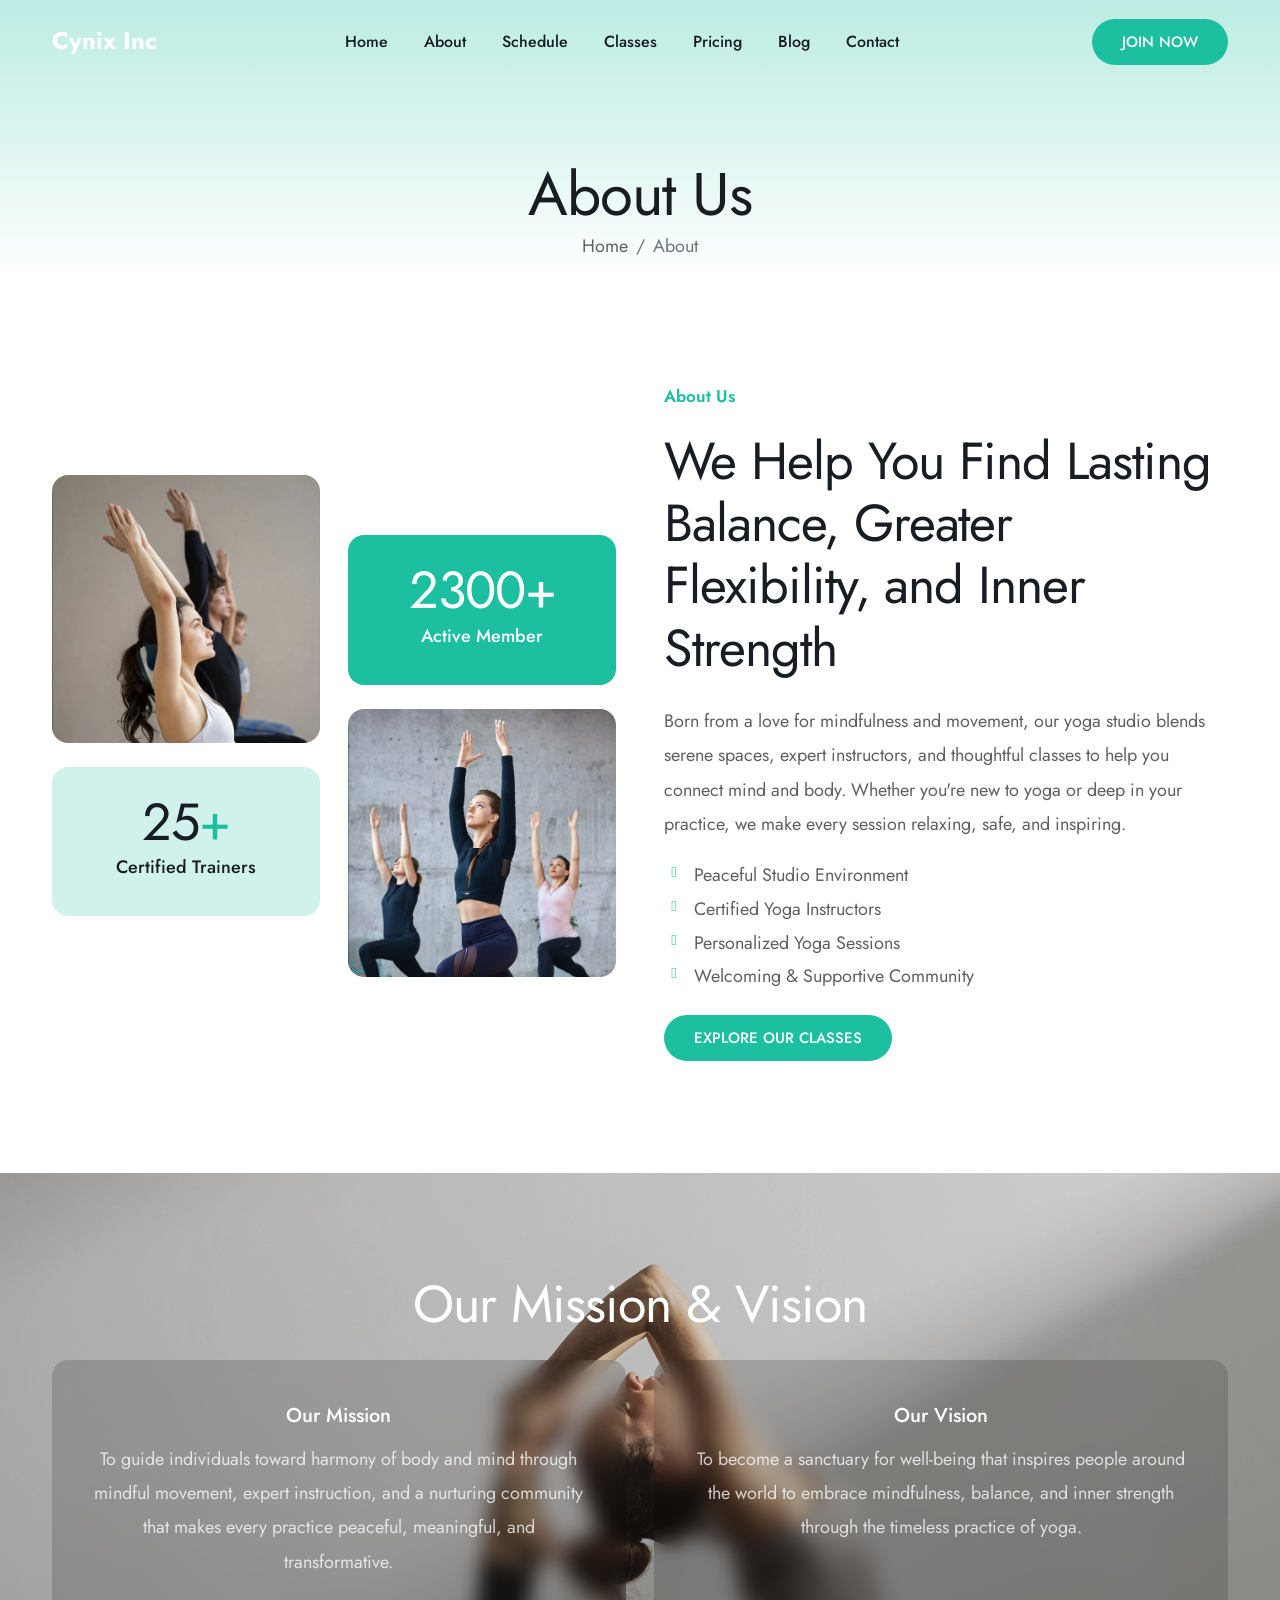
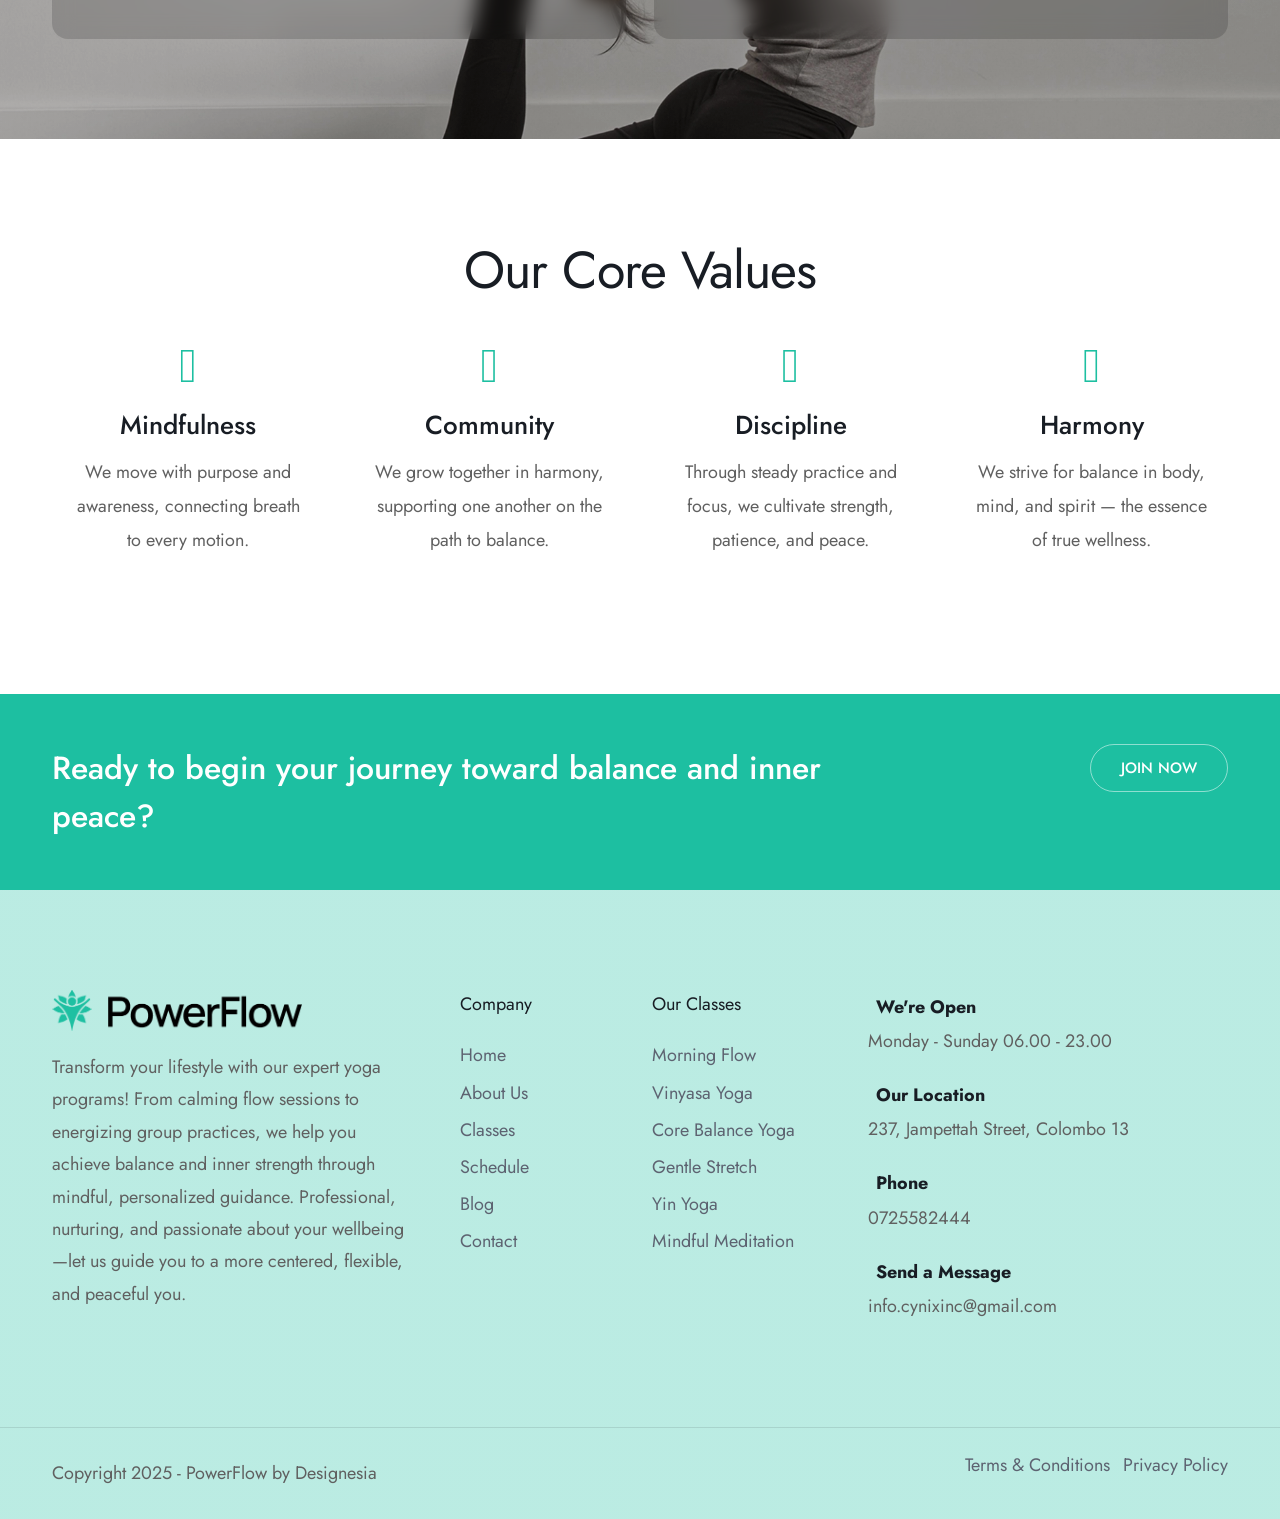
==== commit e92089d5: "Fix: Remove dead Splitbee script, add url-params.js, add vercel.json" ====
--- a/about.html
+++ b/about.html
@@ -3,7 +3,7 @@
 
 <head>
     <title>PowerFlow - Gym Fitness and Yoga HTML Template</title>
-    <link rel="icon" href="images_02/icon.webp" type="image/gif" sizes="16x16">
+    <link rel="icon" href="images/icon.webp" type="image/gif" sizes="16x16">
     <meta content="text/html;charset=utf-8" http-equiv="Content-Type">
     <meta content="width=device-width, initial-scale=1.0" name="viewport" >
     <meta content="PowerFlow - Gym Fitness and Yoga HTML Template" name="description" >
@@ -26,7 +26,6 @@
     <meta property="og:type" content="website">
     <meta property="og:url" content="">
     <meta name="twitter:card" content="summary_large_image">
-    <script defer src='https://cdn.splitbee.io/sb.js'></script>
 
 </head>
 
@@ -100,7 +99,7 @@
                     <div class="col-lg-6">
                         <div class="row g-4 g">
                             <div class="col-6">
-                                <img src="images_02/misc/s2.webp" class="img-fluid rounded-1 mb-4 wow scaleIn" alt="">
+                                <img src="images/misc/s2.webp" class="img-fluid rounded-1 mb-4 wow scaleIn" alt="">
                                 <div class="col-12 text-center">
                                     <div class="bg-color-op-2 px-4 py-4 rounded-1 wow fadeInLeft">
                                         <div class="de_count">
@@ -120,7 +119,7 @@
                                         </div>
                                     </div>
                                 </div>
-                                <img src="images_02/misc/s1.webp" class="img-fluid rounded-1 mt-4 wow scaleIn" alt="">
+                                <img src="images/misc/s1.webp" class="img-fluid rounded-1 mt-4 wow scaleIn" alt="">
                             </div>
                         </div>
                     </div>
@@ -146,7 +145,7 @@
             </div>
         </section>
 
-        <section class="relative text-light" data-bgimage="url(images_02/background/3.webp)">
+        <section class="relative text-light" data-bgimage="url(images/background/3.webp)">
             <div class="sw-overlay op-2"></div>
             <div class="container text-center relative z-2">
                 <h2>Our Mission & Vision</h2>
@@ -231,7 +230,7 @@
         <div class="container">
             <div class="row gx-5">
                 <div class="col-lg-4 col-sm-6">
-                    <img src="images_02/logo-dark.webp" class="w-250px" alt="" >
+                    <img src="images/logo-dark.webp" class="w-250px" alt="" >
                     <div class="spacer-20"></div>
                     <p>Transform your lifestyle with our expert yoga programs! From calming flow sessions to energizing group practices, we help you achieve balance and inner strength through mindful, personalized guidance. Professional, nurturing, and passionate about your wellbeing—let us guide you to a more centered, flexible, and peaceful you.</p>
 
